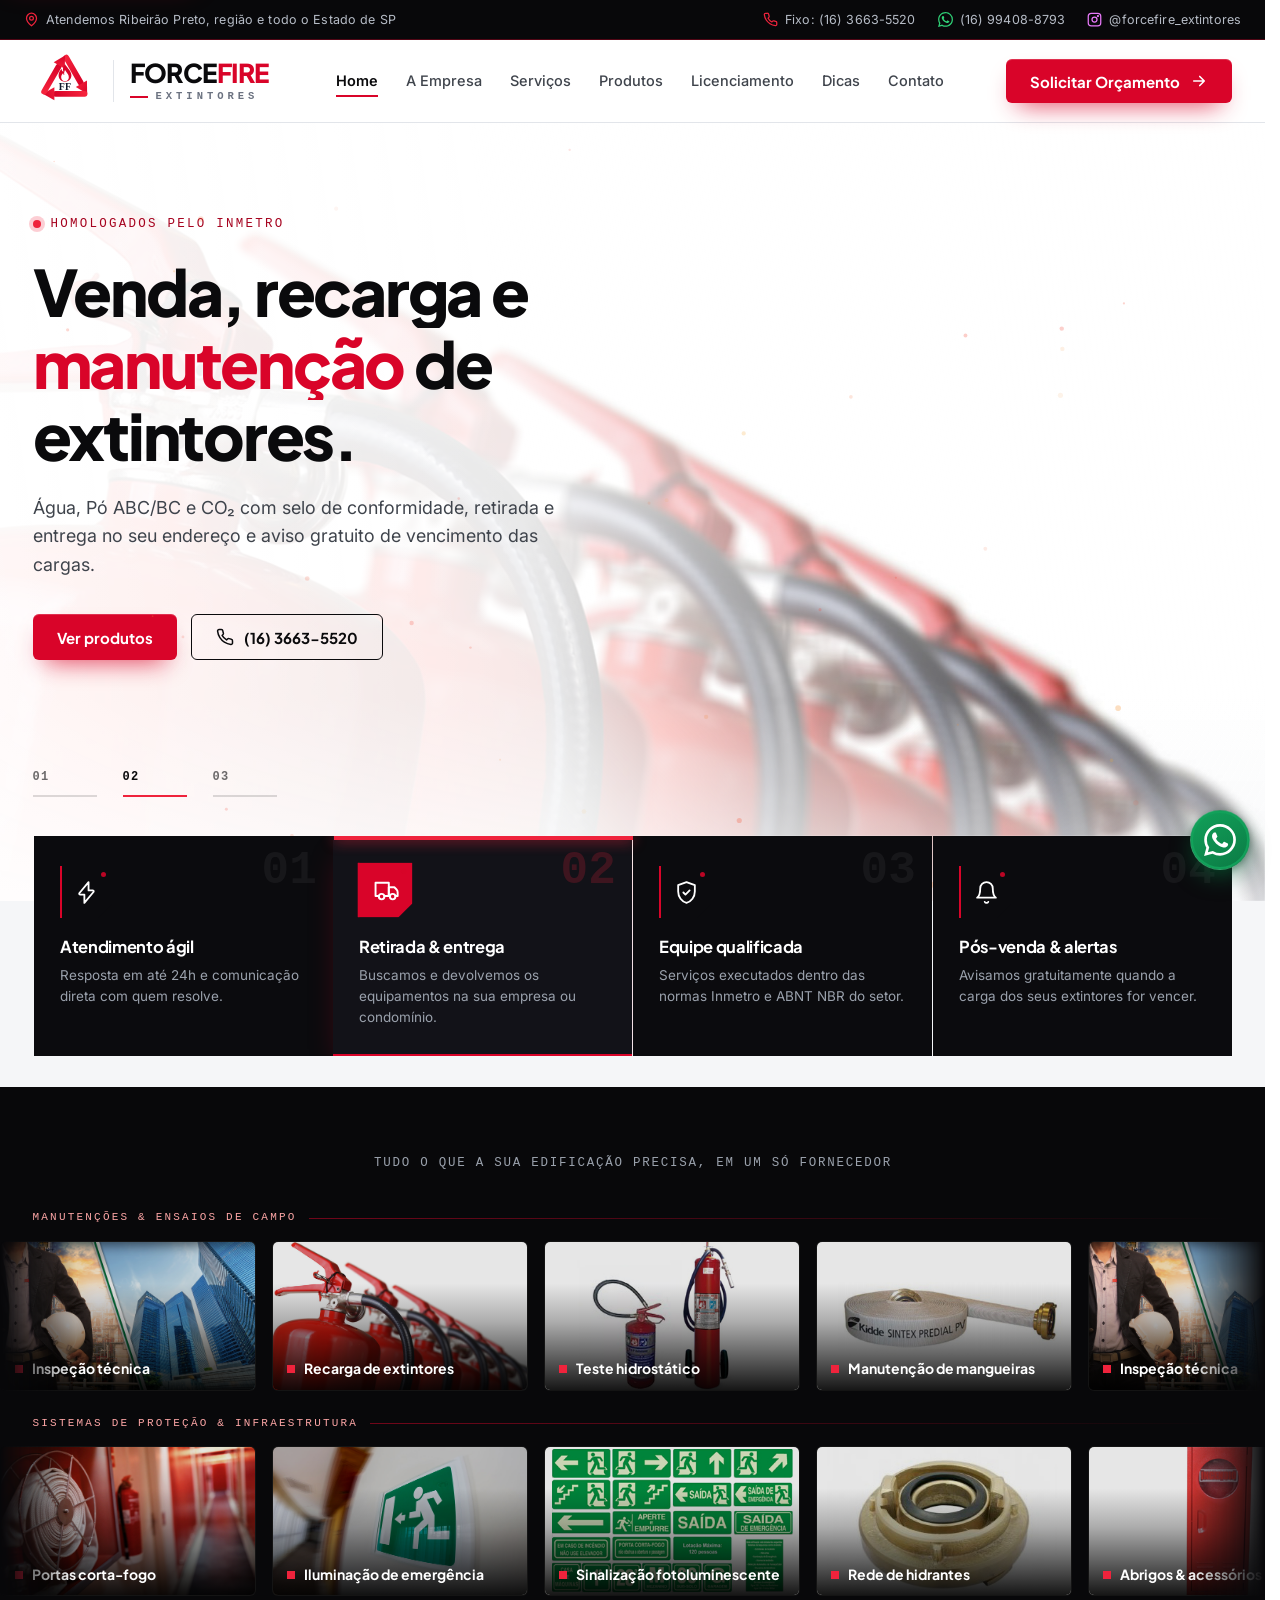
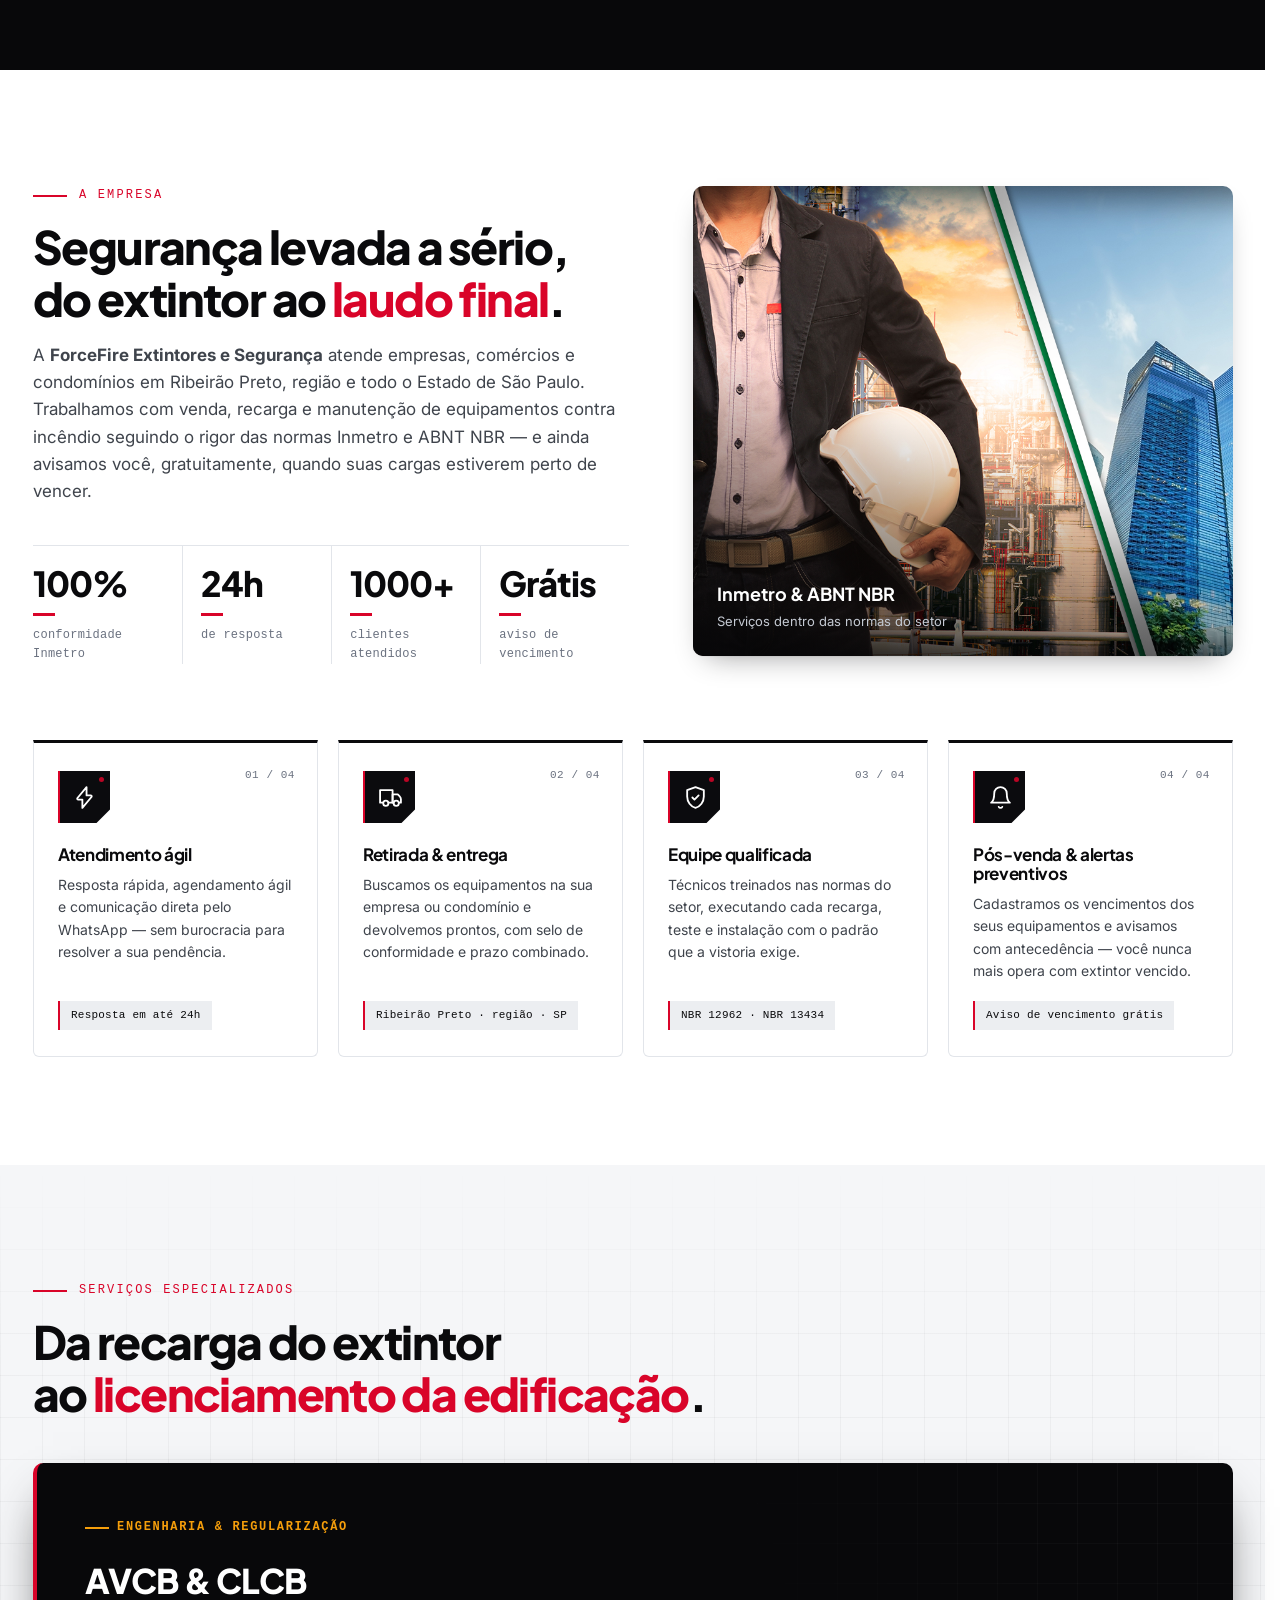
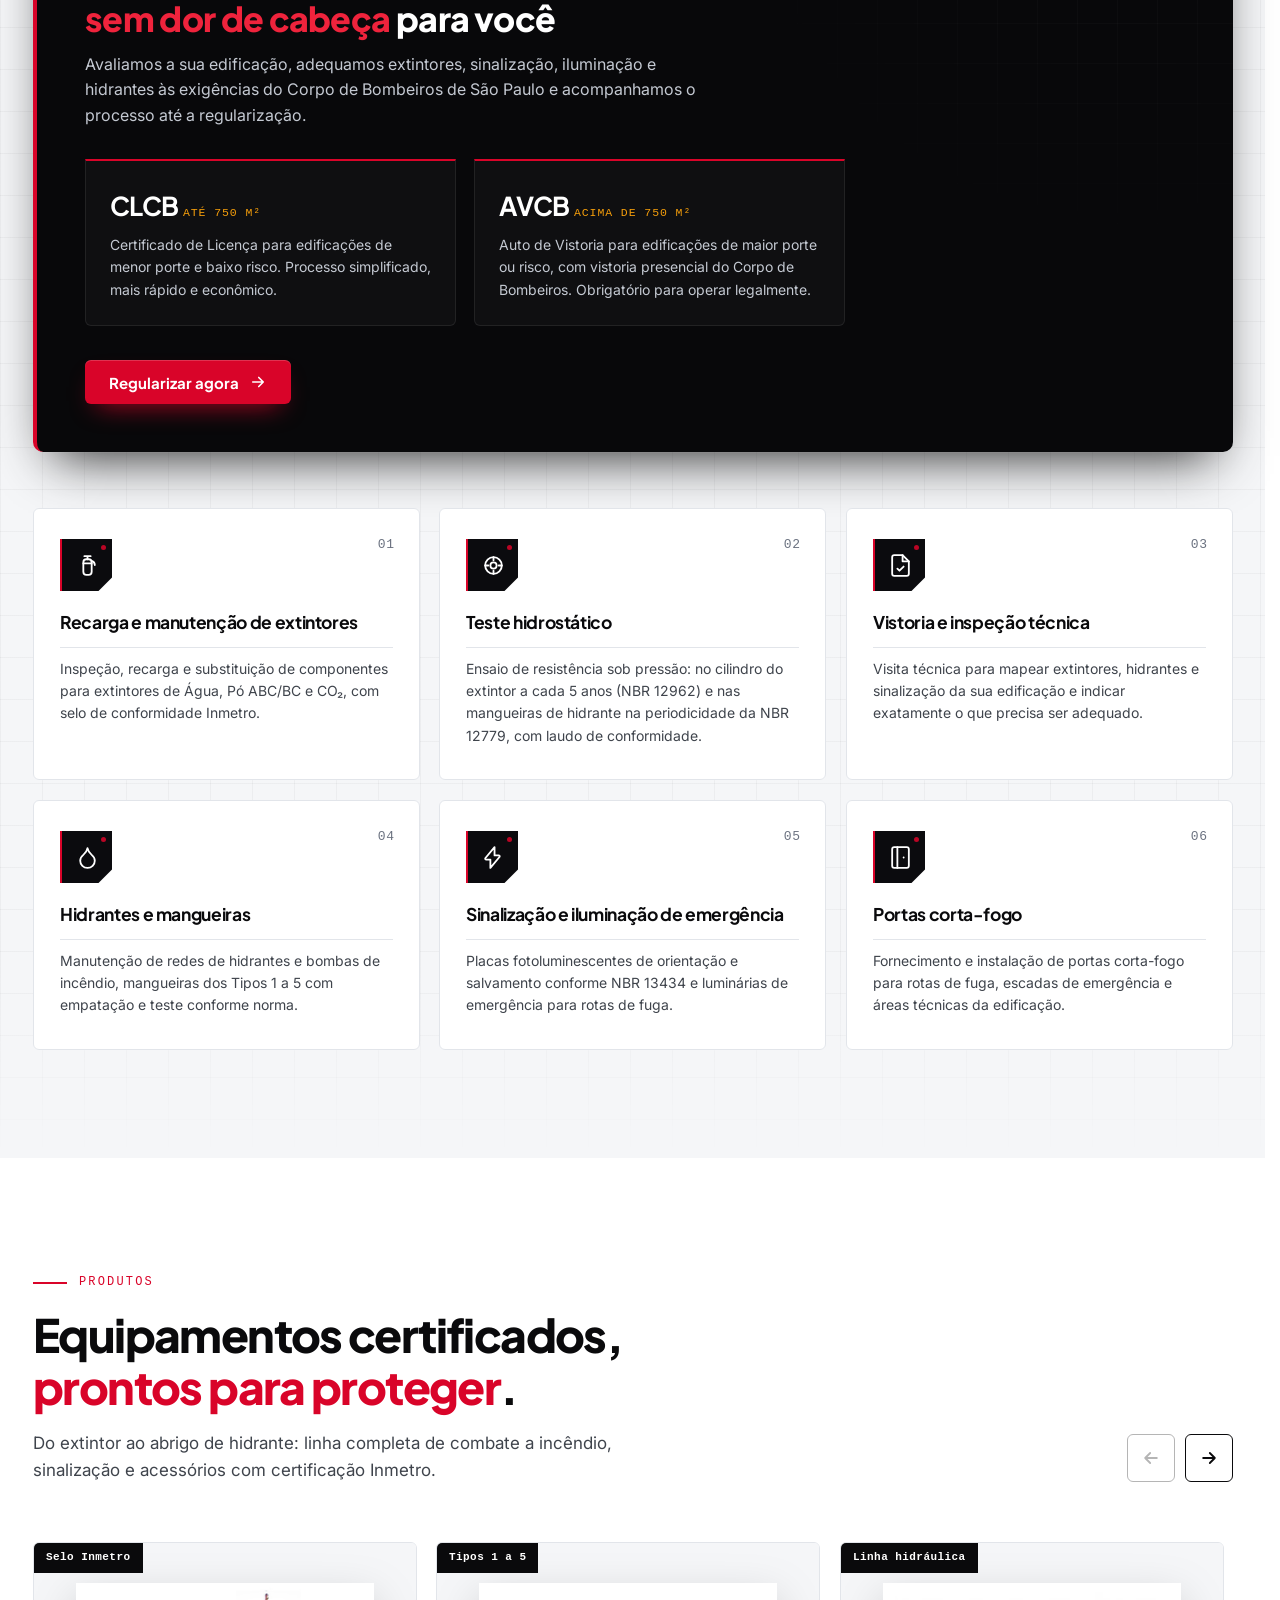
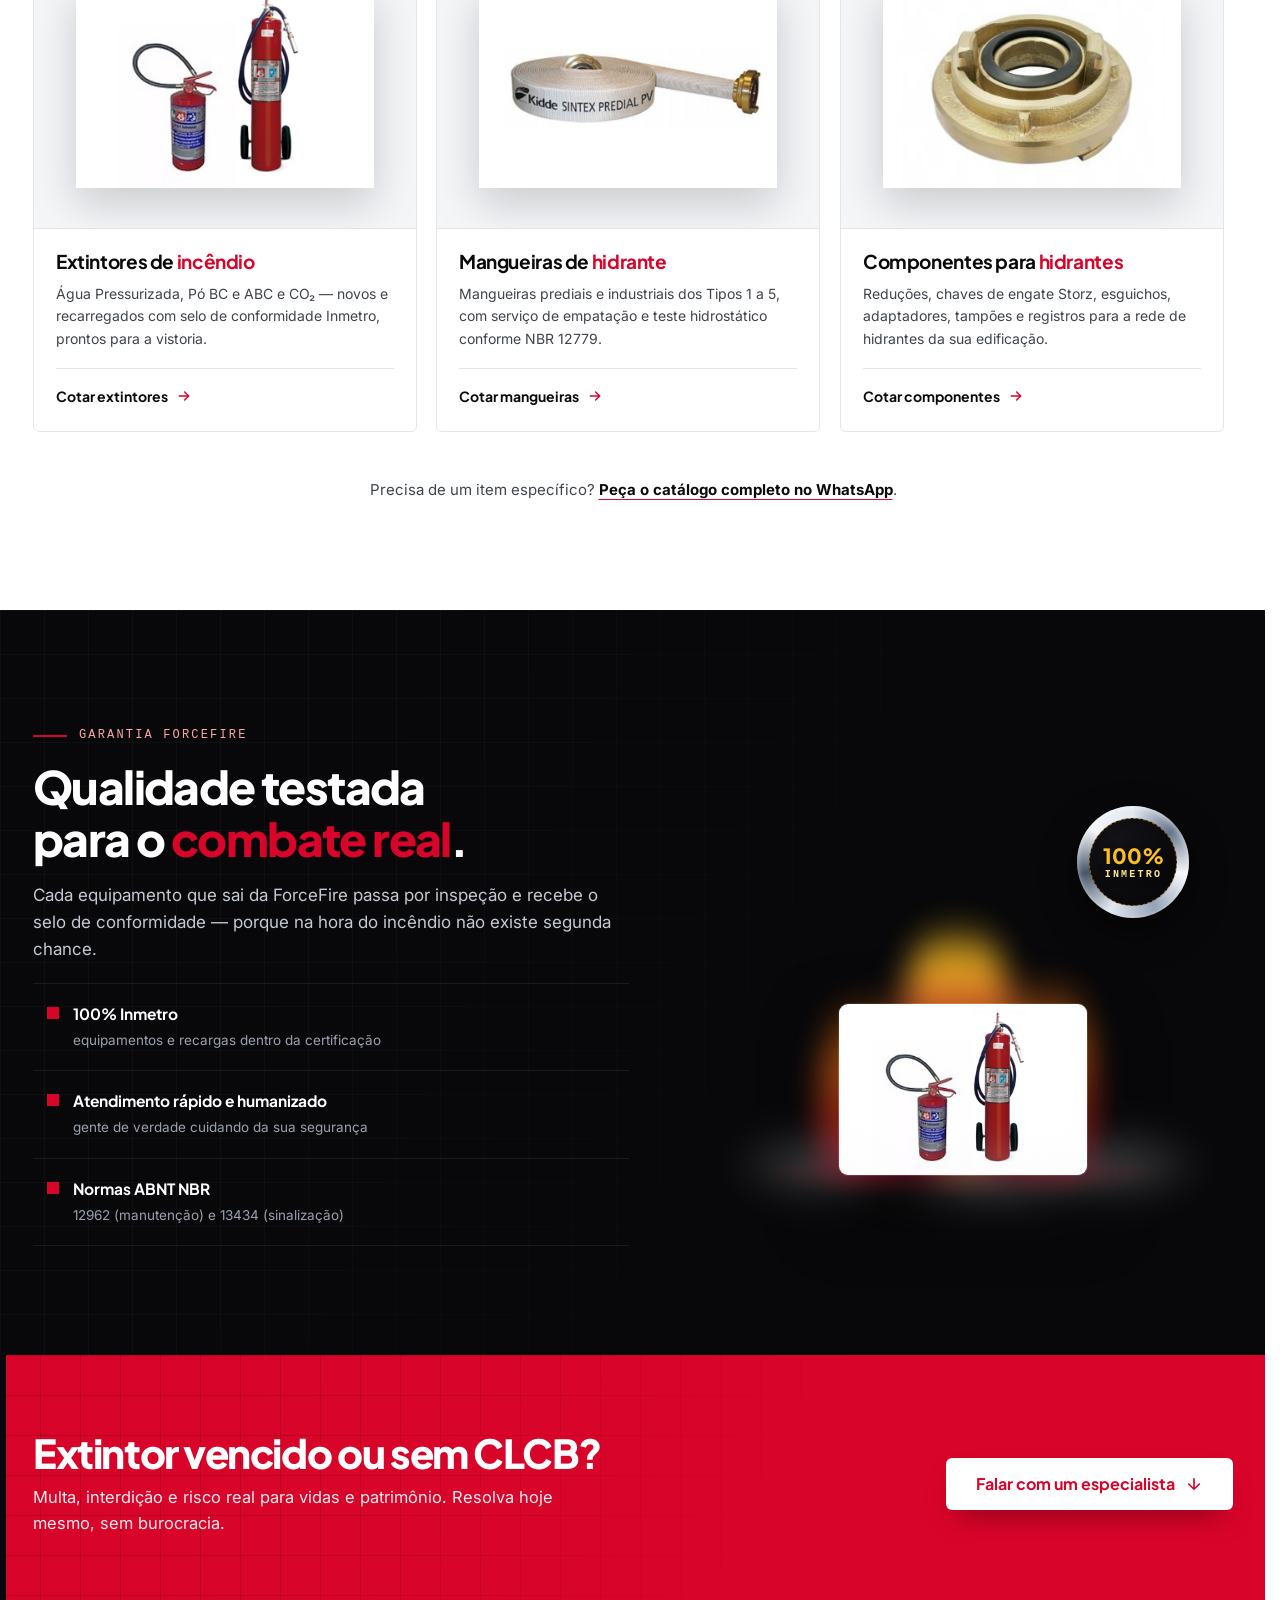
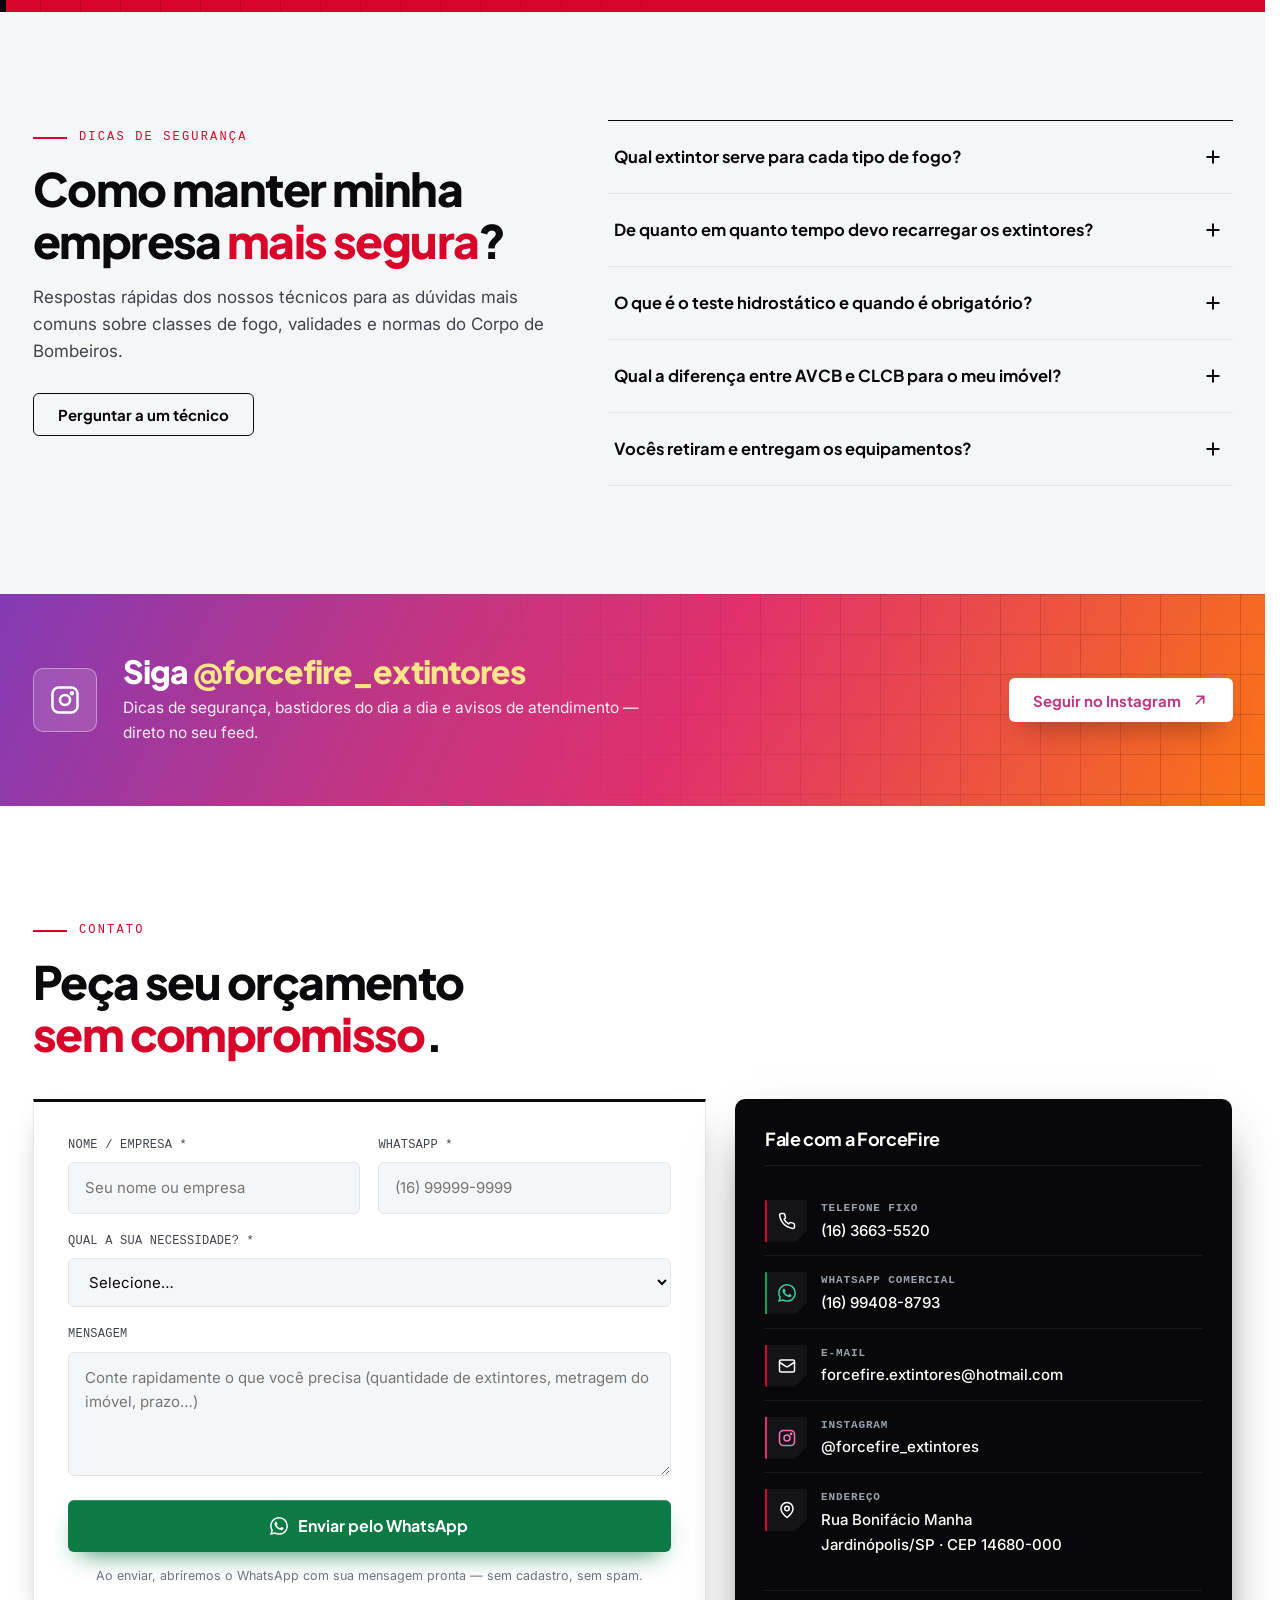
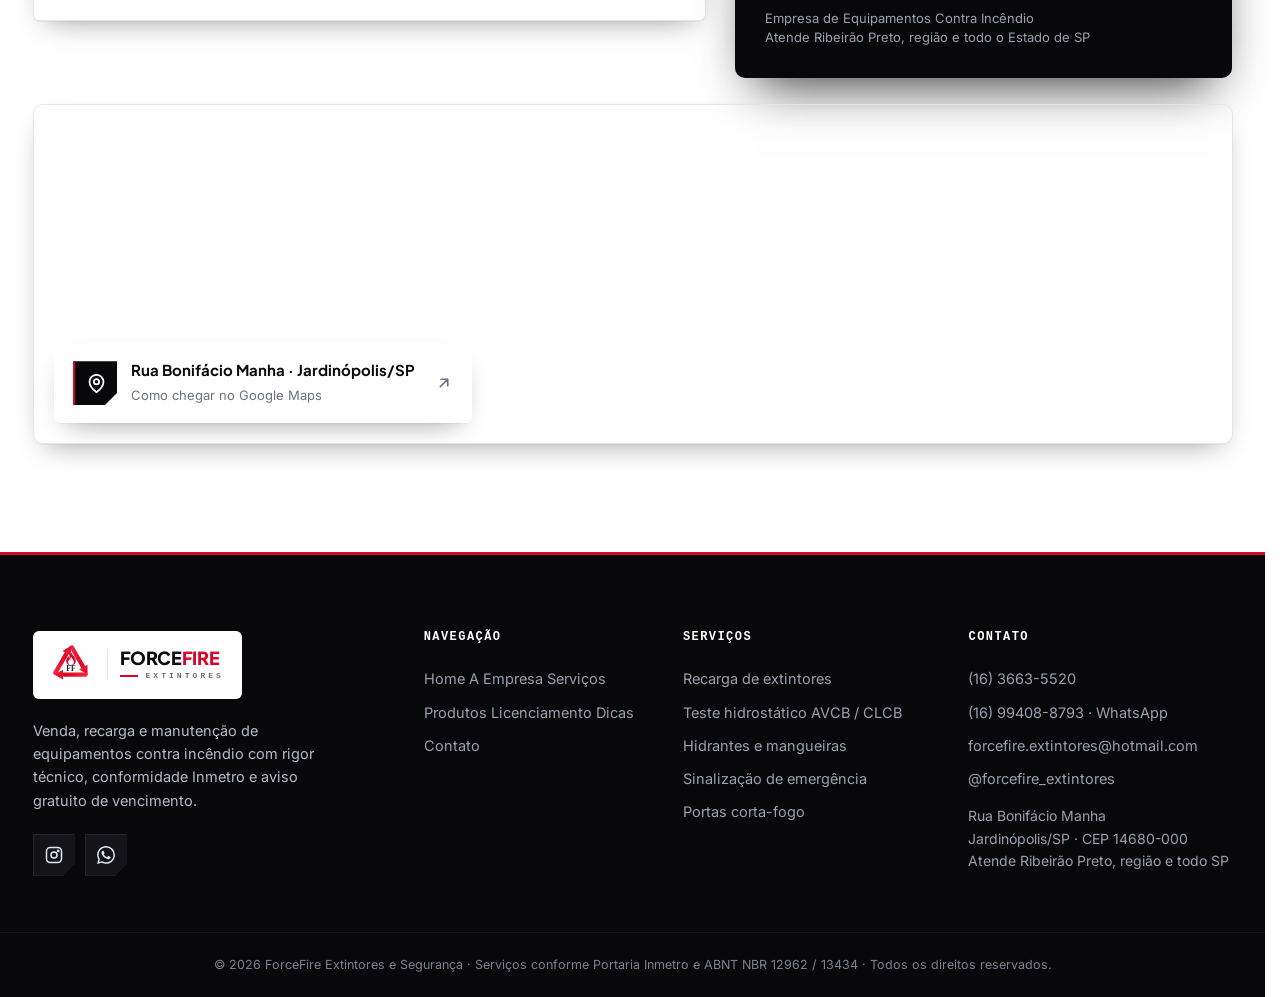
==== index.html @ cc2dac15 "Scroll fluido de verdade + carrossel mais rápido - Rolagem suave passa a ser calculada via requestAn" ====
<!DOCTYPE html>
<html lang="pt-BR">
<head>
  <meta charset="UTF-8">
  <meta name="viewport" content="width=device-width, initial-scale=1.0">
  <script>
    // Sempre abre no topo: recarregar (F5) ou voltar não deve manter a
    // rolagem antiga. Roda antes da 1ª pintura, então não há "pulo" visível.
    // Links com #âncora continuam indo direto para a seção pedida.
    if ('scrollRestoration' in history) history.scrollRestoration = 'manual';
    if (!location.hash) window.scrollTo(0, 0);
  </script>
  <title>ForceFire Extintores | Venda e Recarga de Extintores, AVCB e CLCB em Ribeirão Preto – SP</title>
  <meta name="description" content="Extintores, recarga, teste hidrostático, mangueiras, sinalização e AVCB/CLCB em Ribeirão Preto e todo SP. Aviso gratuito de vencimento das cargas.">
  <meta name="theme-color" content="#0f172a">
  <link rel="canonical" href="https://viniciusextremxd.github.io/forcefire-extintores/">

  <!-- OpenGraph -->
  <meta property="og:type" content="website">
  <meta property="og:locale" content="pt_BR">
  <meta property="og:site_name" content="ForceFire Extintores">
  <meta property="og:title" content="ForceFire Extintores | Extintores e Segurança em Ribeirão Preto e todo SP">
  <meta property="og:description" content="Venda, recarga e manutenção de extintores com rigor técnico e conformidade Inmetro / ABNT NBR. Retirada e entrega, aviso gratuito de vencimento e regularização AVCB/CLCB.">
  <meta property="og:url" content="https://viniciusextremxd.github.io/forcefire-extintores/">
  <meta property="og:image" content="https://viniciusextremxd.github.io/forcefire-extintores/img/banner002.jpg">

  <link rel="icon" type="image/svg+xml" href="img/favicon.svg?v=3">

  <!-- Fonts -->
  <link rel="preconnect" href="https://fonts.googleapis.com">
  <link rel="preconnect" href="https://fonts.gstatic.com" crossorigin>
  <link href="https://fonts.googleapis.com/css2?family=Plus+Jakarta+Sans:wght@500;600;700;800&family=Inter:wght@400;500;600&display=swap" rel="stylesheet">

  <link rel="stylesheet" href="css/style.css?v=6">

  <!-- Dados estruturados: negócio local -->
  <script type="application/ld+json">
  {
    "@context": "https://schema.org",
    "@type": "LocalBusiness",
    "name": "ForceFire Extintores e Segurança",
    "description": "Empresa de equipamentos contra incêndio: venda, recarga e manutenção de extintores, mangueiras, sinalização e regularização AVCB/CLCB.",
    "telephone": "+55-16-3663-5520",
    "email": "forcefire.extintores@hotmail.com",
    "image": "https://viniciusextremxd.github.io/forcefire-extintores/img/logo-ff.svg",
    "areaServed": "Ribeirão Preto, região e Estado de São Paulo",
    "address": {
      "@type": "PostalAddress",
      "streetAddress": "Rua Bonifácio Manha",
      "addressLocality": "Jardinópolis",
      "addressRegion": "SP",
      "postalCode": "14680-000",
      "addressCountry": "BR"
    },
    "sameAs": [
      "https://www.instagram.com/forcefire_extintores"
    ]
  }
  </script>
  <!-- Dados estruturados: navegação do site (Sitelinks) -->
  <script type="application/ld+json">
  {
    "@context": "https://schema.org",
    "@type": "ItemList",
    "itemListElement": [
      { "@type": "SiteNavigationElement", "position": 1, "name": "A Empresa", "url": "./#empresa" },
      { "@type": "SiteNavigationElement", "position": 2, "name": "Serviços", "url": "./#servicos" },
      { "@type": "SiteNavigationElement", "position": 3, "name": "Produtos", "url": "./#produtos" },
      { "@type": "SiteNavigationElement", "position": 4, "name": "Licenciamento AVCB e CLCB", "url": "./#licenciamento" },
      { "@type": "SiteNavigationElement", "position": 5, "name": "Dicas de Segurança", "url": "./#dicas" },
      { "@type": "SiteNavigationElement", "position": 6, "name": "Contato", "url": "./#contato" }
    ]
  }
  </script>
</head>
<body>

  <a class="skip-link" href="#home">Pular para o conteúdo</a>

  <!-- Barra de progresso de scroll -->
  <div class="scroll-progress" aria-hidden="true"><span id="scrollProgress"></span></div>

  <!-- ============ TOP BAR ============ -->
  <div class="topbar">
    <div class="container topbar-inner">
      <a class="topbar-item" href="https://maps.google.com/?q=Ribeir%C3%A3o+Preto,+SP" target="_blank" rel="noopener">
        <svg viewBox="0 0 24 24" fill="none" stroke="currentColor" stroke-width="2" stroke-linecap="round" stroke-linejoin="round"><path d="M20 10c0 6-8 12-8 12s-8-6-8-12a8 8 0 1 1 16 0Z"/><circle cx="12" cy="10" r="3"/></svg>
        <span>Atendemos Ribeirão Preto, região e todo o Estado de SP</span>
      </a>
      <div class="topbar-right">
        <a class="topbar-item" href="tel:+551636635520">
          <svg viewBox="0 0 24 24" fill="none" stroke="currentColor" stroke-width="2" stroke-linecap="round" stroke-linejoin="round"><path d="M22 16.92v3a2 2 0 0 1-2.18 2 19.79 19.79 0 0 1-8.63-3.07 19.5 19.5 0 0 1-6-6 19.79 19.79 0 0 1-3.07-8.67A2 2 0 0 1 4.11 2h3a2 2 0 0 1 2 1.72c.127.96.361 1.903.7 2.81a2 2 0 0 1-.45 2.11L8.09 9.91a16 16 0 0 0 6 6l1.27-1.27a2 2 0 0 1 2.11-.45c.907.339 1.85.573 2.81.7A2 2 0 0 1 22 16.92Z"/></svg>
          <span>Fixo: (16) 3663-5520</span>
        </a>
        <a class="topbar-item topbar-whats" href="https://wa.me/5516994088793?text=Ol%C3%A1!%20Gostaria%20de%20um%20or%C3%A7amento%20com%20a%20ForceFire%20Extintores." target="_blank" rel="noopener">
          <svg viewBox="0 0 24 24" fill="currentColor"><path d="M17.472 14.382c-.297-.149-1.758-.867-2.03-.967-.273-.099-.471-.148-.67.15-.197.297-.767.966-.94 1.164-.173.199-.347.223-.644.075-.297-.15-1.255-.463-2.39-1.475-.883-.788-1.48-1.761-1.653-2.059-.173-.297-.018-.458.13-.606.134-.133.297-.347.446-.52.149-.174.198-.298.297-.497.1-.198.05-.371-.025-.52-.074-.149-.668-1.612-.916-2.207-.242-.579-.487-.5-.669-.51-.173-.008-.371-.01-.57-.01-.198 0-.52.074-.792.372-.273.297-1.04 1.016-1.04 2.479 0 1.462 1.064 2.875 1.213 3.074.148.198 2.095 3.2 5.076 4.487.71.306 1.263.489 1.694.625.712.227 1.36.195 1.872.118.57-.085 1.758-.719 2.006-1.413.248-.694.248-1.289.173-1.413-.074-.124-.272-.198-.57-.347m-5.421 7.403h-.004a9.87 9.87 0 0 1-5.031-1.378l-.361-.214-3.741.982.998-3.648-.235-.374a9.86 9.86 0 0 1-1.51-5.26c.001-5.45 4.436-9.884 9.888-9.884 2.64 0 5.122 1.03 6.988 2.898a9.825 9.825 0 0 1 2.893 6.994c-.003 5.45-4.437 9.884-9.885 9.884m8.413-18.297A11.815 11.815 0 0 0 12.05 0C5.495 0 .16 5.335.157 11.892c0 2.096.547 4.142 1.588 5.945L.057 24l6.305-1.654a11.882 11.882 0 0 0 5.683 1.448h.005c6.554 0 11.89-5.335 11.893-11.893a11.821 11.821 0 0 0-3.48-8.413Z"/></svg>
          <span>(16) 99408-8793</span>
        </a>
        <a class="topbar-item topbar-insta" href="https://www.instagram.com/forcefire_extintores" target="_blank" rel="noopener">
          <svg viewBox="0 0 24 24" fill="none" stroke="currentColor" stroke-width="2" stroke-linecap="round" stroke-linejoin="round"><rect x="2" y="2" width="20" height="20" rx="5"/><circle cx="12" cy="12" r="4"/><circle cx="17.5" cy="6.5" r=".8" fill="currentColor"/></svg>
          <span>@forcefire_extintores</span>
        </a>
      </div>
    </div>
  </div>

  <!-- ============ HEADER / NAVBAR ============ -->
  <header class="header" id="header">
    <div class="container header-inner">
      <a href="#home" class="brand" aria-label="ForceFire Extintores - Início">
        <img class="brand-icon" src="img/logo-ff.svg?v=3" alt="ForceFire Logo" width="68" height="64" fetchpriority="high">
        <span class="brand-text">
          <b class="brand-name">FORCE<i>FIRE</i></b>
          <span class="brand-sub">Extintores</span>
        </span>
      </a>

      <nav class="nav" id="nav" aria-label="Navegação principal">
        <a href="#home" class="nav-link is-active">Home</a>
        <a href="#empresa" class="nav-link">A Empresa</a>
        <a href="#servicos" class="nav-link">Serviços</a>
        <a href="#produtos" class="nav-link">Produtos</a>
        <a href="#licenciamento" class="nav-link">Licenciamento</a>
        <a href="#dicas" class="nav-link">Dicas</a>
        <a href="#contato" class="nav-link">Contato</a>
      </nav>

      <div class="header-actions">
        <a href="#contato" class="btn btn-primary btn-magnetic header-cta">
          <span>Solicitar Orçamento</span>
          <svg viewBox="0 0 24 24" fill="none" stroke="currentColor" stroke-width="2.2" stroke-linecap="round" stroke-linejoin="round"><path d="M5 12h14M13 6l6 6-6 6"/></svg>
        </a>
        <button class="nav-toggle" id="navToggle" aria-label="Abrir menu" aria-expanded="false" aria-controls="nav">
          <span></span><span></span><span></span>
        </button>
      </div>
    </div>
  </header>

  <main>

    <!-- ============ HERO SLIDER ============ -->
    <section class="hero" id="home">
      <canvas id="embers" class="hero-embers" aria-hidden="true"></canvas>

      <div class="hero-slider" id="heroSlider" role="group" aria-roledescription="carrossel" aria-label="Destaques da ForceFire">
        <!-- Slide 1 -->
        <article class="slide slide-dark is-active">
          <div class="slide-bg">
            <img src="img/banner001.jpg?v=1" alt="Mangueira e extintor de incêndio instalados em corredor de edificação" fetchpriority="high" decoding="async">
          </div>
          <div class="slide-overlay"></div>
          <div class="container slide-content">
            <p class="slide-kicker"><span class="kicker-dot"></span>Extintores &amp; Segurança · Ribeirão Preto e todo SP</p>
            <h1 class="slide-title">
              <span class="h-line"><span>Proteção contra incêndio</span></span>
              <span class="h-line"><span>com <em>rigor técnico</em> e</span></span>
              <span class="h-line"><span>alta conformidade.</span></span>
            </h1>
            <p class="slide-text">Venda, recarga e manutenção de extintores, mangueiras e sinalização dentro das normas Inmetro e ABNT NBR — com retirada e entrega na sua empresa ou condomínio.</p>
            <div class="slide-ctas">
              <a href="https://wa.me/5516994088793?text=Ol%C3%A1!%20Gostaria%20de%20um%20or%C3%A7amento%20com%20a%20ForceFire%20Extintores." target="_blank" rel="noopener" class="btn btn-whats btn-magnetic">
                <svg viewBox="0 0 24 24" fill="currentColor"><path d="M17.472 14.382c-.297-.149-1.758-.867-2.03-.967-.273-.099-.471-.148-.67.15-.197.297-.767.966-.94 1.164-.173.199-.347.223-.644.075-.297-.15-1.255-.463-2.39-1.475-.883-.788-1.48-1.761-1.653-2.059-.173-.297-.018-.458.13-.606.134-.133.297-.347.446-.52.149-.174.198-.298.297-.497.1-.198.05-.371-.025-.52-.074-.149-.668-1.612-.916-2.207-.242-.579-.487-.5-.669-.51-.173-.008-.371-.01-.57-.01-.198 0-.52.074-.792.372-.273.297-1.04 1.016-1.04 2.479 0 1.462 1.064 2.875 1.213 3.074.148.198 2.095 3.2 5.076 4.487.71.306 1.263.489 1.694.625.712.227 1.36.195 1.872.118.57-.085 1.758-.719 2.006-1.413.248-.694.248-1.289.173-1.413-.074-.124-.272-.198-.57-.347m-5.421 7.403h-.004a9.87 9.87 0 0 1-5.031-1.378l-.361-.214-3.741.982.998-3.648-.235-.374a9.86 9.86 0 0 1-1.51-5.26c.001-5.45 4.436-9.884 9.888-9.884 2.64 0 5.122 1.03 6.988 2.898a9.825 9.825 0 0 1 2.893 6.994c-.003 5.45-4.437 9.884-9.885 9.884m8.413-18.297A11.815 11.815 0 0 0 12.05 0C5.495 0 .16 5.335.157 11.892c0 2.096.547 4.142 1.588 5.945L.057 24l6.305-1.654a11.882 11.882 0 0 0 5.683 1.448h.005c6.554 0 11.89-5.335 11.893-11.893a11.821 11.821 0 0 0-3.48-8.413Z"/></svg>
                <span>Orçamento pelo WhatsApp</span>
              </a>
              <a href="#servicos" class="btn btn-ghost btn-magnetic"><span>Conhecer serviços</span></a>
            </div>
          </div>
        </article>

        <!-- Slide 2 -->
        <article class="slide slide-light">
          <div class="slide-bg slide-bg-light">
            <img src="img/banner002.jpg?v=1" alt="Fileira de extintores de incêndio novos com carga completa" loading="lazy" decoding="async">
          </div>
          <div class="slide-overlay slide-overlay-light"></div>
          <div class="container slide-content">
            <p class="slide-kicker slide-kicker-dark"><span class="kicker-dot"></span>Homologados pelo Inmetro</p>
            <h2 class="slide-title slide-title-dark">
              <span class="h-line"><span>Venda, recarga e</span></span>
              <span class="h-line"><span><em>manutenção</em> de</span></span>
              <span class="h-line"><span>extintores.</span></span>
            </h2>
            <p class="slide-text slide-text-dark">Água, Pó ABC/BC e CO₂ com selo de conformidade, retirada e entrega no seu endereço e aviso gratuito de vencimento das cargas.</p>
            <div class="slide-ctas">
              <a href="#produtos" class="btn btn-primary btn-magnetic"><span>Ver produtos</span></a>
              <a href="tel:+551636635520" class="btn btn-outline btn-magnetic">
                <svg viewBox="0 0 24 24" fill="none" stroke="currentColor" stroke-width="2" stroke-linecap="round" stroke-linejoin="round"><path d="M22 16.92v3a2 2 0 0 1-2.18 2 19.79 19.79 0 0 1-8.63-3.07 19.5 19.5 0 0 1-6-6 19.79 19.79 0 0 1-3.07-8.67A2 2 0 0 1 4.11 2h3a2 2 0 0 1 2 1.72c.127.96.361 1.903.7 2.81a2 2 0 0 1-.45 2.11L8.09 9.91a16 16 0 0 0 6 6l1.27-1.27a2 2 0 0 1 2.11-.45c.907.339 1.85.573 2.81.7A2 2 0 0 1 22 16.92Z"/></svg>
                <span>(16) 3663-5520</span>
              </a>
            </div>
          </div>
        </article>

        <!-- Slide 3 -->
        <article class="slide slide-dark">
          <div class="slide-bg">
            <img src="img/banner003.jpg?v=1" alt="Placa de sinalização de rota de fuga em edificação regularizada" loading="lazy" decoding="async">
          </div>
          <div class="slide-overlay slide-overlay-red"></div>
          <div class="container slide-content">
            <p class="slide-kicker"><span class="kicker-dot"></span>Engenharia &amp; Licenciamento</p>
            <h2 class="slide-title">
              <span class="h-line"><span>Regularização de</span></span>
              <span class="h-line"><span><em>AVCB e CLCB</em> junto ao</span></span>
              <span class="h-line"><span>Corpo de Bombeiros.</span></span>
            </h2>
            <p class="slide-text">Da edificação de pequeno porte (CLCB, até 750 m²) à de grande porte (AVCB): acompanhamos as adequações para o seu imóvel operar regularizado.</p>
            <div class="slide-ctas">
              <a href="#licenciamento" class="btn btn-primary btn-magnetic"><span>Regularizar meu imóvel</span></a>
              <a href="#dicas" class="btn btn-ghost btn-magnetic"><span>AVCB ou CLCB?</span></a>
            </div>
          </div>
        </article>
      </div>

      <!-- UI do slider -->
      <div class="hero-ui container">
        <div class="hero-dots" id="heroDots" role="group" aria-label="Escolher slide">
          <button class="hero-dot is-active" aria-label="Ir para o slide 1" aria-current="true"><i>01</i><b><s></s></b></button>
          <button class="hero-dot" aria-label="Ir para o slide 2"><i>02</i><b><s></s></b></button>
          <button class="hero-dot" aria-label="Ir para o slide 3"><i>03</i><b><s></s></b></button>
        </div>
      </div>
    </section>

    <!-- ============ DIFERENCIAIS ============ -->
    <section class="difs" aria-label="Diferenciais da ForceFire">
      <div class="container">
        <div class="difs-grid stagger" id="difsGrid">
          <div class="difs-bar" id="difsBar" aria-hidden="true"></div>
          <article class="dif reveal is-active" data-dif="0">
            <div class="dif-icon">
              <svg viewBox="0 0 24 24" fill="none" stroke="currentColor" stroke-width="1.8" stroke-linecap="round" stroke-linejoin="round"><path d="M13 2 4.09 12.69A1 1 0 0 0 5 14h4v8l8.91-10.69A1 1 0 0 0 17 10h-4V2Z"/></svg>
            </div>
            <h3>Atendimento ágil</h3>
            <p>Resposta em até 24h e comunicação direta com quem resolve.</p>
          </article>
          <article class="dif reveal" data-dif="1">
            <div class="dif-icon">
              <svg viewBox="0 0 24 24" fill="none" stroke="currentColor" stroke-width="1.8" stroke-linecap="round" stroke-linejoin="round"><path d="M10 17h4V5H2v12h3"/><path d="M20 17h2v-3.34a4 4 0 0 0-1.17-2.83L19 9h-5v8h1"/><circle cx="7.5" cy="17.5" r="2.5"/><circle cx="17.5" cy="17.5" r="2.5"/></svg>
            </div>
            <h3>Retirada &amp; entrega</h3>
            <p>Buscamos e devolvemos os equipamentos na sua empresa ou condomínio.</p>
          </article>
          <article class="dif reveal" data-dif="2">
            <div class="dif-icon">
              <svg viewBox="0 0 24 24" fill="none" stroke="currentColor" stroke-width="1.8" stroke-linecap="round" stroke-linejoin="round"><path d="M12 2 4 5v6c0 5.25 3.4 9.74 8 11 4.6-1.26 8-5.75 8-11V5l-8-3Z"/><path d="m9 12 2 2 4-4"/></svg>
            </div>
            <h3>Equipe qualificada</h3>
            <p>Serviços executados dentro das normas Inmetro e ABNT NBR do setor.</p>
          </article>
          <article class="dif reveal" data-dif="3">
            <div class="dif-icon">
              <svg viewBox="0 0 24 24" fill="none" stroke="currentColor" stroke-width="1.8" stroke-linecap="round" stroke-linejoin="round"><path d="M6 8a6 6 0 0 1 12 0c0 7 3 9 3 9H3s3-2 3-9"/><path d="M10.3 21a1.94 1.94 0 0 0 3.4 0"/></svg>
            </div>
            <h3>Pós-venda &amp; alertas</h3>
            <p>Avisamos gratuitamente quando a carga dos seus extintores for vencer.</p>
          </article>
        </div>
      </div>
    </section>

    <!-- ============ MARQUEE DUPLO DE SERVIÇOS ============ -->
    <section class="lanes" aria-label="Frentes de atuação da ForceFire">
      <div class="container lanes-head reveal">
        <p>Tudo o que a sua edificação precisa, em um só fornecedor</p>
      </div>

      <!-- Linha 1: esquerda → direita -->
      <div class="lane" data-dir="ltr">
        <p class="lane-label"><span>Manutenções &amp; ensaios de campo</span></p>
        <div class="lane-viewport">
        <div class="lane-track lane-track-ltr">
          <div class="lane-group">
            <figure class="lane-card"><img src="img/banner004.jpg?v=1" alt="" loading="lazy"><figcaption>Inspeção técnica</figcaption></figure>
            <figure class="lane-card"><img src="img/banner002.jpg?v=1" alt="" loading="lazy"><figcaption>Recarga de extintores</figcaption></figure>
            <figure class="lane-card"><img src="img/extintor-01.jpg?v=1" alt="" loading="lazy"><figcaption>Teste hidrostático</figcaption></figure>
            <figure class="lane-card"><img src="img/mangueira-de-incendio-01.jpg?v=1" alt="" loading="lazy"><figcaption>Manutenção de mangueiras</figcaption></figure>
          </div>
          <div class="lane-group" aria-hidden="true">
            <figure class="lane-card"><img src="img/banner004.jpg?v=1" alt="" loading="lazy"><figcaption>Inspeção técnica</figcaption></figure>
            <figure class="lane-card"><img src="img/banner002.jpg?v=1" alt="" loading="lazy"><figcaption>Recarga de extintores</figcaption></figure>
            <figure class="lane-card"><img src="img/extintor-01.jpg?v=1" alt="" loading="lazy"><figcaption>Teste hidrostático</figcaption></figure>
            <figure class="lane-card"><img src="img/mangueira-de-incendio-01.jpg?v=1" alt="" loading="lazy"><figcaption>Manutenção de mangueiras</figcaption></figure>
          </div>
        </div>
        </div>
      </div>

      <!-- Linha 2: direita → esquerda -->
      <div class="lane" data-dir="rtl">
        <p class="lane-label"><span>Sistemas de proteção &amp; infraestrutura</span></p>
        <div class="lane-viewport">
        <div class="lane-track lane-track-rtl">
          <div class="lane-group">
            <figure class="lane-card"><img src="img/banner001.jpg?v=1" alt="" loading="lazy"><figcaption>Portas corta-fogo</figcaption></figure>
            <figure class="lane-card"><img src="img/banner003.jpg?v=1" alt="" loading="lazy"><figcaption>Iluminação de emergência</figcaption></figure>
            <figure class="lane-card"><img src="img/sinalizacao01.jpg?v=1" alt="" loading="lazy"><figcaption>Sinalização fotoluminescente</figcaption></figure>
            <figure class="lane-card"><img src="img/componentes-para-hidrantes01.jpg?v=1" alt="" loading="lazy"><figcaption>Rede de hidrantes</figcaption></figure>
            <figure class="lane-card"><img src="img/abrigos01.jpg?v=1" alt="" loading="lazy"><figcaption>Abrigos &amp; acessórios</figcaption></figure>
          </div>
          <div class="lane-group" aria-hidden="true">
            <figure class="lane-card"><img src="img/banner001.jpg?v=1" alt="" loading="lazy"><figcaption>Portas corta-fogo</figcaption></figure>
            <figure class="lane-card"><img src="img/banner003.jpg?v=1" alt="" loading="lazy"><figcaption>Iluminação de emergência</figcaption></figure>
            <figure class="lane-card"><img src="img/sinalizacao01.jpg?v=1" alt="" loading="lazy"><figcaption>Sinalização fotoluminescente</figcaption></figure>
            <figure class="lane-card"><img src="img/componentes-para-hidrantes01.jpg?v=1" alt="" loading="lazy"><figcaption>Rede de hidrantes</figcaption></figure>
            <figure class="lane-card"><img src="img/abrigos01.jpg?v=1" alt="" loading="lazy"><figcaption>Abrigos &amp; acessórios</figcaption></figure>
          </div>
        </div>
        </div>
      </div>
    </section>

    <!-- ============ A EMPRESA ============ -->
    <section class="section empresa" id="empresa">
      <div class="container">
        <div class="empresa-grid">
          <div class="empresa-copy">
            <p class="section-kicker reveal">A Empresa</p>
            <h2 class="section-title reveal">Segurança levada a sério, <br class="d-br">do extintor ao <em>laudo final</em>.</h2>
            <p class="section-lead reveal">A <strong>ForceFire Extintores e Segurança</strong> atende empresas, comércios e condomínios em Ribeirão Preto, região e todo o Estado de São Paulo. Trabalhamos com venda, recarga e manutenção de equipamentos contra incêndio seguindo o rigor das normas Inmetro e ABNT NBR — e ainda avisamos você, gratuitamente, quando suas cargas estiverem perto de vencer.</p>

            <ul class="stats reveal">
              <li><b data-count="100" data-suffix="%">0</b><span>conformidade Inmetro</span></li>
              <li><b data-count="24" data-suffix="h">0</b><span>de resposta</span></li>
              <li><b data-count="1000" data-suffix="+">0</b><span>clientes atendidos</span></li>
              <li><b>Grátis</b><span>aviso de vencimento</span></li>
            </ul>
          </div>

          <div class="empresa-visual reveal reveal-r">
            <figure class="empresa-photo glow-card">
              <img src="img/banner004.jpg?v=1" alt="Técnico de segurança contra incêndio com capacete em planta industrial" loading="lazy" decoding="async">
              <figcaption>
                <b>Inmetro &amp; ABNT NBR</b>
                <span>Serviços dentro das normas do setor</span>
              </figcaption>
            </figure>
          </div>
        </div>

        <div class="beneficios-grid stagger">
          <article class="beneficio reveal">
            <div class="beneficio-icon">
              <svg viewBox="0 0 24 24" fill="none" stroke="currentColor" stroke-width="1.8" stroke-linecap="round" stroke-linejoin="round"><path d="M13 2 4.09 12.69A1 1 0 0 0 5 14h4v8l8.91-10.69A1 1 0 0 0 17 10h-4V2Z"/></svg>
            </div>
            <h3>Atendimento ágil</h3>
            <p>Resposta rápida, agendamento ágil e comunicação direta pelo WhatsApp — sem burocracia para resolver a sua pendência.</p>
            <span class="beneficio-proof">Resposta em até 24h</span>
          </article>
          <article class="beneficio reveal">
            <div class="beneficio-icon">
              <svg viewBox="0 0 24 24" fill="none" stroke="currentColor" stroke-width="1.8" stroke-linecap="round" stroke-linejoin="round"><path d="M10 17h4V5H2v12h3"/><path d="M20 17h2v-3.34a4 4 0 0 0-1.17-2.83L19 9h-5v8h1"/><circle cx="7.5" cy="17.5" r="2.5"/><circle cx="17.5" cy="17.5" r="2.5"/></svg>
            </div>
            <h3>Retirada &amp; entrega</h3>
            <p>Buscamos os equipamentos na sua empresa ou condomínio e devolvemos prontos, com selo de conformidade e prazo combinado.</p>
            <span class="beneficio-proof">Ribeirão Preto · região · SP</span>
          </article>
          <article class="beneficio reveal">
            <div class="beneficio-icon">
              <svg viewBox="0 0 24 24" fill="none" stroke="currentColor" stroke-width="1.8" stroke-linecap="round" stroke-linejoin="round"><path d="M12 2 4 5v6c0 5.25 3.4 9.74 8 11 4.6-1.26 8-5.75 8-11V5l-8-3Z"/><path d="m9 12 2 2 4-4"/></svg>
            </div>
            <h3>Equipe qualificada</h3>
            <p>Técnicos treinados nas normas do setor, executando cada recarga, teste e instalação com o padrão que a vistoria exige.</p>
            <span class="beneficio-proof">NBR 12962 · NBR 13434</span>
          </article>
          <article class="beneficio reveal">
            <div class="beneficio-icon">
              <svg viewBox="0 0 24 24" fill="none" stroke="currentColor" stroke-width="1.8" stroke-linecap="round" stroke-linejoin="round"><path d="M6 8a6 6 0 0 1 12 0c0 7 3 9 3 9H3s3-2 3-9"/><path d="M10.3 21a1.94 1.94 0 0 0 3.4 0"/></svg>
            </div>
            <h3>Pós-venda &amp; alertas preventivos</h3>
            <p>Cadastramos os vencimentos dos seus equipamentos e avisamos com antecedência — você nunca mais opera com extintor vencido.</p>
            <span class="beneficio-proof">Aviso de vencimento grátis</span>
          </article>
        </div>
      </div>
    </section>

    <!-- ============ SERVIÇOS ============ -->
    <section class="section servicos" id="servicos">
      <div class="container">
        <p class="section-kicker reveal">Serviços Especializados</p>
        <h2 class="section-title reveal">Da recarga do extintor <br class="d-br">ao <em>licenciamento da edificação</em>.</h2>

        <!-- Destaque AVCB/CLCB -->
        <article class="avcb-card reveal reveal-scale" id="licenciamento">
          <div class="avcb-badge">Engenharia &amp; Regularização</div>
          <div class="avcb-grid">
            <div class="avcb-copy">
              <h3>AVCB &amp; CLCB <br class="d-br"><em>sem dor de cabeça</em> para você</h3>
              <p>Avaliamos a sua edificação, adequamos extintores, sinalização, iluminação e hidrantes às exigências do Corpo de Bombeiros de São Paulo e acompanhamos o processo até a regularização.</p>
              <div class="avcb-tipos">
                <div class="avcb-tipo glow-card">
                  <b>CLCB</b>
                  <span>Até 750 m²</span>
                  <p>Certificado de Licença para edificações de menor porte e baixo risco. Processo simplificado, mais rápido e econômico.</p>
                </div>
                <div class="avcb-tipo glow-card">
                  <b>AVCB</b>
                  <span>Acima de 750 m²</span>
                  <p>Auto de Vistoria para edificações de maior porte ou risco, com vistoria presencial do Corpo de Bombeiros. Obrigatório para operar legalmente.</p>
                </div>
              </div>
              <a class="btn btn-danger btn-magnetic" href="https://wa.me/5516994088793?text=Ol%C3%A1!%20Preciso%20regularizar%20o%20AVCB%2FCLCB%20do%20meu%20im%C3%B3vel." target="_blank" rel="noopener"><span>Regularizar agora</span>
                <svg viewBox="0 0 24 24" fill="none" stroke="currentColor" stroke-width="2.2" stroke-linecap="round" stroke-linejoin="round"><path d="M5 12h14M13 6l6 6-6 6"/></svg>
              </a>
            </div>
          </div>
        </article>

        <div class="servicos-grid stagger">
          <article class="servico reveal">
            <div class="servico-icon">
              <svg viewBox="0 0 24 24" fill="none" stroke="currentColor" stroke-width="1.8" stroke-linecap="round" stroke-linejoin="round"><path d="M9 3h6M12 3v3"/><rect x="8" y="6" width="8" height="15" rx="3"/><path d="M8 10h8"/><path d="M16 7.5c2 .5 3 2 3 4"/></svg>
            </div>
            <h3>Recarga e manutenção de extintores</h3>
            <p>Inspeção, recarga e substituição de componentes para extintores de Água, Pó ABC/BC e CO₂, com selo de conformidade Inmetro.</p>
          </article>
          <article class="servico reveal">
            <div class="servico-icon">
              <svg viewBox="0 0 24 24" fill="none" stroke="currentColor" stroke-width="1.8" stroke-linecap="round" stroke-linejoin="round"><circle cx="12" cy="12" r="8"/><circle cx="12" cy="12" r="3"/><path d="M12 4v3M12 17v3M4 12h3M17 12h3"/></svg>
            </div>
            <h3>Teste hidrostático</h3>
            <p>Ensaio de resistência sob pressão: no cilindro do extintor a cada 5 anos (NBR 12962) e nas mangueiras de hidrante na periodicidade da NBR 12779, com laudo de conformidade.</p>
          </article>
          <article class="servico reveal">
            <div class="servico-icon">
              <svg viewBox="0 0 24 24" fill="none" stroke="currentColor" stroke-width="1.8" stroke-linecap="round" stroke-linejoin="round"><path d="M14 2H6a2 2 0 0 0-2 2v16a2 2 0 0 0 2 2h12a2 2 0 0 0 2-2V8Z"/><path d="M14 2v6h6"/><path d="m9 15 2 2 4-4"/></svg>
            </div>
            <h3>Vistoria e inspeção técnica</h3>
            <p>Visita técnica para mapear extintores, hidrantes e sinalização da sua edificação e indicar exatamente o que precisa ser adequado.</p>
          </article>
          <article class="servico reveal">
            <div class="servico-icon">
              <svg viewBox="0 0 24 24" fill="none" stroke="currentColor" stroke-width="1.8" stroke-linecap="round" stroke-linejoin="round"><path d="M12 22a7 7 0 0 0 7-7c0-2-1-3.9-3-5.5s-3.5-4-4-6.5c-.5 2.5-2 4.9-4 6.5C6 11.1 5 13 5 15a7 7 0 0 0 7 7Z"/></svg>
            </div>
            <h3>Hidrantes e mangueiras</h3>
            <p>Manutenção de redes de hidrantes e bombas de incêndio, mangueiras dos Tipos 1 a 5 com empatação e teste conforme norma.</p>
          </article>
          <article class="servico reveal">
            <div class="servico-icon">
              <svg viewBox="0 0 24 24" fill="none" stroke="currentColor" stroke-width="1.8" stroke-linecap="round" stroke-linejoin="round"><path d="M13 2 4.09 12.69A1 1 0 0 0 5 14h4v8l8.91-10.69A1 1 0 0 0 17 10h-4V2Z"/></svg>
            </div>
            <h3>Sinalização e iluminação de emergência</h3>
            <p>Placas fotoluminescentes de orientação e salvamento conforme NBR 13434 e luminárias de emergência para rotas de fuga.</p>
          </article>
          <article class="servico reveal">
            <div class="servico-icon">
              <svg viewBox="0 0 24 24" fill="none" stroke="currentColor" stroke-width="1.8" stroke-linecap="round" stroke-linejoin="round"><rect x="4" y="2" width="16" height="20" rx="2"/><path d="M15 12h.01"/><path d="M9 2v20"/></svg>
            </div>
            <h3>Portas corta-fogo</h3>
            <p>Fornecimento e instalação de portas corta-fogo para rotas de fuga, escadas de emergência e áreas técnicas da edificação.</p>
          </article>
        </div>
      </div>
    </section>

    <!-- ============ PRODUTOS ============ -->
    <section class="section produtos" id="produtos">
      <div class="container">
        <div class="produtos-head">
          <div>
            <p class="section-kicker reveal">Produtos</p>
            <h2 class="section-title reveal">Equipamentos certificados, <br class="d-br"><em>prontos para proteger</em>.</h2>
            <p class="section-lead reveal">Do extintor ao abrigo de hidrante: linha completa de combate a incêndio, sinalização e acessórios com certificação Inmetro.</p>
          </div>
          <div class="show-nav reveal">
            <button class="show-arrow" id="showPrev" aria-label="Produtos anteriores">
              <svg viewBox="0 0 24 24" fill="none" stroke="currentColor" stroke-width="2.2" stroke-linecap="round" stroke-linejoin="round"><path d="M19 12H5M11 18l-6-6 6-6"/></svg>
            </button>
            <button class="show-arrow" id="showNext" aria-label="Próximos produtos">
              <svg viewBox="0 0 24 24" fill="none" stroke="currentColor" stroke-width="2.2" stroke-linecap="round" stroke-linejoin="round"><path d="M5 12h14M13 6l6 6-6 6"/></svg>
            </button>
          </div>
        </div>

        <div class="showroom stagger" id="showroom" tabindex="0" role="group" aria-label="Carrossel de produtos — use as setas para navegar">
          <article class="show-card reveal">
            <div class="show-media"><img src="img/extintor-01.jpg?v=1" alt="Extintores de incêndio de pó químico e CO₂" loading="lazy" decoding="async"><span class="show-count">Selo Inmetro</span></div>
            <div class="show-body">
              <h3>Extintores de <em>incêndio</em></h3>
              <p>Água Pressurizada, Pó BC e ABC e CO₂ — novos e recarregados com selo de conformidade Inmetro, prontos para a vistoria.</p>
              <a class="produto-link" href="https://wa.me/5516994088793?text=Ol%C3%A1!%20Quero%20cota%C3%A7%C3%A3o%20de%20extintores." target="_blank" rel="noopener">Cotar extintores
                <svg viewBox="0 0 24 24" fill="none" stroke="currentColor" stroke-width="2.2" stroke-linecap="round" stroke-linejoin="round"><path d="M5 12h14M13 6l6 6-6 6"/></svg>
              </a>
            </div>
          </article>

          <article class="show-card reveal">
            <div class="show-media"><img src="img/mangueira-de-incendio-01.jpg?v=1" alt="Mangueira de incêndio predial enrolada com engate" loading="lazy" decoding="async"><span class="show-count">Tipos 1 a 5</span></div>
            <div class="show-body">
              <h3>Mangueiras de <em>hidrante</em></h3>
              <p>Mangueiras prediais e industriais dos Tipos 1 a 5, com serviço de empatação e teste hidrostático conforme NBR 12779.</p>
              <a class="produto-link" href="https://wa.me/5516994088793?text=Ol%C3%A1!%20Quero%20cota%C3%A7%C3%A3o%20de%20mangueiras%20de%20inc%C3%AAndio." target="_blank" rel="noopener">Cotar mangueiras
                <svg viewBox="0 0 24 24" fill="none" stroke="currentColor" stroke-width="2.2" stroke-linecap="round" stroke-linejoin="round"><path d="M5 12h14M13 6l6 6-6 6"/></svg>
              </a>
            </div>
          </article>

          <article class="show-card reveal">
            <div class="show-media"><img src="img/componentes-para-hidrantes01.jpg?v=1" alt="Componente de latão para sistema de hidrante" loading="lazy" decoding="async"><span class="show-count">Linha hidráulica</span></div>
            <div class="show-body">
              <h3>Componentes para <em>hidrantes</em></h3>
              <p>Reduções, chaves de engate Storz, esguichos, adaptadores, tampões e registros para a rede de hidrantes da sua edificação.</p>
              <a class="produto-link" href="https://wa.me/5516994088793?text=Ol%C3%A1!%20Quero%20cota%C3%A7%C3%A3o%20de%20componentes%20para%20hidrantes." target="_blank" rel="noopener">Cotar componentes
                <svg viewBox="0 0 24 24" fill="none" stroke="currentColor" stroke-width="2.2" stroke-linecap="round" stroke-linejoin="round"><path d="M5 12h14M13 6l6 6-6 6"/></svg>
              </a>
            </div>
          </article>

          <article class="show-card reveal">
            <div class="show-media"><img src="img/sinalizacao01.jpg?v=1" alt="Placas de sinalização de emergência e rota de fuga" loading="lazy" decoding="async"><span class="show-count">Fotoluminescente</span></div>
            <div class="show-body">
              <h3>Sinalização de <em>segurança</em></h3>
              <p>Placas fotoluminescentes de orientação, salvamento e equipamentos conforme NBR 13434, além de demarcação de solo.</p>
              <a class="produto-link" href="https://wa.me/5516994088793?text=Ol%C3%A1!%20Quero%20cota%C3%A7%C3%A3o%20de%20sinaliza%C3%A7%C3%A3o%20de%20emerg%C3%AAncia." target="_blank" rel="noopener">Cotar sinalização
                <svg viewBox="0 0 24 24" fill="none" stroke="currentColor" stroke-width="2.2" stroke-linecap="round" stroke-linejoin="round"><path d="M5 12h14M13 6l6 6-6 6"/></svg>
              </a>
            </div>
          </article>

          <article class="show-card reveal">
            <div class="show-media"><img src="img/abrigos01.jpg?v=1" alt="Abrigo metálico vermelho para extintor" loading="lazy" decoding="async"><span class="show-count">Sobrepor / embutir</span></div>
            <div class="show-body">
              <h3>Abrigos para <em>equipamentos</em></h3>
              <p>Abrigos para extintores, mangueiras e hidrantes — simples ou duplos, de sobrepor ou embutir, protegendo seus equipamentos.</p>
              <a class="produto-link" href="https://wa.me/5516994088793?text=Ol%C3%A1!%20Quero%20cota%C3%A7%C3%A3o%20de%20abrigos%20para%20extintores%20e%20hidrantes." target="_blank" rel="noopener">Cotar abrigos
                <svg viewBox="0 0 24 24" fill="none" stroke="currentColor" stroke-width="2.2" stroke-linecap="round" stroke-linejoin="round"><path d="M5 12h14M13 6l6 6-6 6"/></svg>
              </a>
            </div>
          </article>

          <article class="show-card reveal">
            <div class="show-media"><img src="img/suporte01.jpg?v=1" alt="Suporte de parede para extintor portátil" loading="lazy" decoding="async"><span class="show-count">Reposição</span></div>
            <div class="show-body">
              <h3>Suportes &amp; <em>acessórios</em></h3>
              <p>Suportes de parede e de solo, suportes veiculares, capas de proteção e peças de reposição para seus extintores.</p>
              <a class="produto-link" href="https://wa.me/5516994088793?text=Ol%C3%A1!%20Quero%20cota%C3%A7%C3%A3o%20de%20suportes%20e%20acess%C3%B3rios%20para%20extintores." target="_blank" rel="noopener">Cotar acessórios
                <svg viewBox="0 0 24 24" fill="none" stroke="currentColor" stroke-width="2.2" stroke-linecap="round" stroke-linejoin="round"><path d="M5 12h14M13 6l6 6-6 6"/></svg>
              </a>
            </div>
          </article>
        </div>

        <p class="produtos-note reveal">Precisa de um item específico?
          <a href="https://wa.me/5516994088793?text=Ol%C3%A1!%20Gostaria%20de%20ver%20o%20cat%C3%A1logo%20completo%20de%20produtos." target="_blank" rel="noopener">Peça o catálogo completo no WhatsApp</a>.
        </p>
      </div>
    </section>

    <!-- ============ SELO DE QUALIDADE (FIRE STAGE) ============ -->
    <section class="selo" aria-label="Garantia de qualidade ForceFire">
      <div class="container selo-grid">
        <div class="selo-copy">
          <p class="section-kicker selo-kicker reveal">Garantia ForceFire</p>
          <h2 class="section-title selo-title reveal">Qualidade testada <br class="d-br">para o <em>combate real</em>.</h2>
          <p class="section-lead selo-lead reveal">Cada equipamento que sai da ForceFire passa por inspeção e recebe o selo de conformidade — porque na hora do incêndio não existe segunda chance.</p>
          <ul class="selo-list reveal">
            <li><b>100% Inmetro</b><span>equipamentos e recargas dentro da certificação</span></li>
            <li><b>Atendimento rápido e humanizado</b><span>gente de verdade cuidando da sua segurança</span></li>
            <li><b>Normas ABNT NBR</b><span>12962 (manutenção) e 13434 (sinalização)</span></li>
          </ul>
        </div>
        <div class="selo-stage reveal reveal-scale" aria-hidden="true">
          <div class="stage-flames">
            <span class="flame f1"></span>
            <span class="flame f2"></span>
            <span class="flame f3"></span>
            <span class="flame f4"></span>
          </div>
          <img class="stage-ext" src="img/extintor-01.jpg?v=1" alt="" loading="lazy" decoding="async">
          <div class="stage-mist"><span></span><span></span><span></span></div>
          <div class="stage-seal">
            <span class="seal-ring"></span>
            <span class="seal-core">100%<i>Inmetro</i></span>
          </div>
          <div class="stage-floor"></div>
        </div>
      </div>
    </section>

    <!-- ============ CTA INTERMEDIÁRIA ============ -->
    <section class="cta-band">
      <div class="container cta-band-inner reveal">
        <div>
          <h2>Extintor vencido ou sem CLCB?</h2>
          <p>Multa, interdição e risco real para vidas e patrimônio. Resolva hoje mesmo, sem burocracia.</p>
        </div>
        <a href="#contato" class="btn btn-light btn-magnetic btn-lg"><span>Falar com um especialista</span>
          <svg viewBox="0 0 24 24" fill="none" stroke="currentColor" stroke-width="2.2" stroke-linecap="round" stroke-linejoin="round"><path d="M12 5v14M5 12l7 7 7-7"/></svg>
        </a>
      </div>
    </section>

    <!-- ============ FAQ / DICAS ============ -->
    <section class="section faq" id="dicas">
      <div class="container faq-grid">
        <div class="faq-head">
          <p class="section-kicker reveal">Dicas de Segurança</p>
          <h2 class="section-title reveal">Como manter minha empresa <em>mais segura</em>?</h2>
          <p class="section-lead reveal">Respostas rápidas dos nossos técnicos para as dúvidas mais comuns sobre classes de fogo, validades e normas do Corpo de Bombeiros.</p>
          <a href="https://wa.me/5516994088793?text=Ol%C3%A1!%20Tenho%20uma%20d%C3%BAvida%20t%C3%A9cnica%20sobre%20seguran%C3%A7a%20contra%20inc%C3%AAndio." target="_blank" rel="noopener" class="btn btn-outline btn-magnetic reveal"><span>Perguntar a um técnico</span></a>
        </div>

        <div class="accordion stagger" id="faqAccordion">
          <details class="faq-item reveal">
            <summary>
              <span>Qual extintor serve para cada tipo de fogo?</span>
              <i class="faq-icon"></i>
            </summary>
            <div class="faq-body"><p><strong>Água</strong> apaga fogo em materiais sólidos como madeira, papel e tecido (Classe A) — nunca use em equipamentos elétricos energizados. <strong>CO₂</strong> é indicado para líquidos inflamáveis e equipamentos elétricos (Classes B e C) e não deixa resíduos. <strong>Pó químico ABC</strong> é o mais versátil: cobre as três classes e é o queridinho de comércios e escritórios. Na dúvida, fazemos o dimensionamento para você.</p></div>
          </details>
          <details class="faq-item reveal">
            <summary>
              <span>De quanto em quanto tempo devo recarregar os extintores?</span>
              <i class="faq-icon"></i>
            </summary>
            <div class="faq-body"><p>A recarga é obrigatória <strong>a cada 12 meses</strong> ou imediatamente após qualquer uso, mesmo parcial. A ForceFire cadastra os vencimentos dos seus equipamentos e <strong>avisa gratuitamente</strong> quando estiver chegando a hora — você não precisa se preocupar em lembrar.</p></div>
          </details>
          <details class="faq-item reveal">
            <summary>
              <span>O que é o teste hidrostático e quando é obrigatório?</span>
              <i class="faq-icon"></i>
            </summary>
            <div class="faq-body"><p>É um ensaio que verifica a resistência do equipamento sob pressão. No <strong>cilindro do extintor</strong> é obrigatório <strong>a cada 5 anos</strong> (NBR 12962); nas <strong>mangueiras de hidrante</strong> segue a periodicidade da NBR 12779. Sem ele, o equipamento reprova na vistoria — e pode falhar na hora em que você mais precisa.</p></div>
          </details>
          <details class="faq-item reveal">
            <summary>
              <span>Qual a diferença entre AVCB e CLCB para o meu imóvel?</span>
              <i class="faq-icon"></i>
            </summary>
            <div class="faq-body"><p>O <strong>CLCB</strong> atende edificações de menor porte e baixo risco — em geral com área de <strong>até 750 m²</strong> — com processo simplificado. O <strong>AVCB</strong> é exigido para edificações <strong>acima de 750 m²</strong> ou de maior risco e inclui vistoria presencial do Corpo de Bombeiros. Avaliamos o seu caso e indicamos o caminho mais rápido e econômico.</p></div>
          </details>
          <details class="faq-item reveal">
            <summary>
              <span>Vocês retiram e entregam os equipamentos?</span>
              <i class="faq-icon"></i>
            </summary>
            <div class="faq-body"><p>Sim! Fazemos a <strong>retirada e a entrega</strong> dos equipamentos na sua empresa ou condomínio, em Ribeirão Preto, região e todo o Estado de São Paulo, com prazo combinado no orçamento.</p></div>
          </details>
        </div>
      </div>
    </section>

    <!-- ============ BANNER INSTAGRAM ============ -->
    <section class="insta-band">
      <div class="container insta-inner reveal">
        <div class="insta-icon" aria-hidden="true">
          <svg viewBox="0 0 24 24" fill="none" stroke="currentColor" stroke-width="2" stroke-linecap="round" stroke-linejoin="round"><rect x="2" y="2" width="20" height="20" rx="5"/><circle cx="12" cy="12" r="4"/><circle cx="17.5" cy="6.5" r=".8" fill="currentColor"/></svg>
        </div>
        <div class="insta-copy">
          <h2>Siga <em>@forcefire_extintores</em></h2>
          <p>Dicas de segurança, bastidores do dia a dia e avisos de atendimento — direto no seu feed.</p>
        </div>
        <a href="https://www.instagram.com/forcefire_extintores" target="_blank" rel="noopener" class="btn btn-light btn-magnetic">
          <span>Seguir no Instagram</span>
          <svg viewBox="0 0 24 24" fill="none" stroke="currentColor" stroke-width="2.2" stroke-linecap="round" stroke-linejoin="round"><path d="M7 17 17 7M8 7h9v9"/></svg>
        </a>
      </div>
    </section>

    <!-- ============ CONTATO ============ -->
    <section class="section contato" id="contato">
      <div class="container">
        <p class="section-kicker reveal">Contato</p>
        <h2 class="section-title reveal">Peça seu orçamento <br class="d-br"><em>sem compromisso</em>.</h2>

        <div class="contato-grid">
          <!-- Formulário -->
          <form class="form glow-card reveal" id="quoteForm" novalidate>
            <div class="form-row">
              <div class="field">
                <label for="fNome">Nome / Empresa *</label>
                <input type="text" id="fNome" name="nome" placeholder="Seu nome ou empresa" required autocomplete="name">
              </div>
              <div class="field">
                <label for="fTelefone">WhatsApp *</label>
                <input type="tel" id="fTelefone" name="telefone" placeholder="(16) 99999-9999" required autocomplete="tel" inputmode="tel" maxlength="16">
              </div>
            </div>
            <div class="field">
              <label for="fServico">Qual a sua necessidade? *</label>
              <select id="fServico" name="servico" required>
                <option value="" selected disabled>Selecione…</option>
                <option>Recarga / manutenção de extintores</option>
                <option>Compra de extintores e equipamentos</option>
                <option>Teste hidrostático</option>
                <option>Mangueiras e hidrantes</option>
                <option>Sinalização e iluminação de emergência</option>
                <option>Portas corta-fogo</option>
                <option>AVCB / CLCB (regularização)</option>
                <option>Outro assunto</option>
              </select>
            </div>
            <div class="field">
              <label for="fMensagem">Mensagem</label>
              <textarea id="fMensagem" name="mensagem" rows="4" placeholder="Conte rapidamente o que você precisa (quantidade de extintores, metragem do imóvel, prazo…)"></textarea>
            </div>
            <p class="form-error" id="formError" role="alert" hidden>Preencha os campos destacados para continuar.</p>
            <button type="submit" class="btn btn-whats btn-lg btn-magnetic form-submit">
              <svg viewBox="0 0 24 24" fill="currentColor"><path d="M17.472 14.382c-.297-.149-1.758-.867-2.03-.967-.273-.099-.471-.148-.67.15-.197.297-.767.966-.94 1.164-.173.199-.347.223-.644.075-.297-.15-1.255-.463-2.39-1.475-.883-.788-1.48-1.761-1.653-2.059-.173-.297-.018-.458.13-.606.134-.133.297-.347.446-.52.149-.174.198-.298.297-.497.1-.198.05-.371-.025-.52-.074-.149-.668-1.612-.916-2.207-.242-.579-.487-.5-.669-.51-.173-.008-.371-.01-.57-.01-.198 0-.52.074-.792.372-.273.297-1.04 1.016-1.04 2.479 0 1.462 1.064 2.875 1.213 3.074.148.198 2.095 3.2 5.076 4.487.71.306 1.263.489 1.694.625.712.227 1.36.195 1.872.118.57-.085 1.758-.719 2.006-1.413.248-.694.248-1.289.173-1.413-.074-.124-.272-.198-.57-.347m-5.421 7.403h-.004a9.87 9.87 0 0 1-5.031-1.378l-.361-.214-3.741.982.998-3.648-.235-.374a9.86 9.86 0 0 1-1.51-5.26c.001-5.45 4.436-9.884 9.888-9.884 2.64 0 5.122 1.03 6.988 2.898a9.825 9.825 0 0 1 2.893 6.994c-.003 5.45-4.437 9.884-9.885 9.884m8.413-18.297A11.815 11.815 0 0 0 12.05 0C5.495 0 .16 5.335.157 11.892c0 2.096.547 4.142 1.588 5.945L.057 24l6.305-1.654a11.882 11.882 0 0 0 5.683 1.448h.005c6.554 0 11.89-5.335 11.893-11.893a11.821 11.821 0 0 0-3.48-8.413Z"/></svg>
              <span>Enviar pelo WhatsApp</span>
            </button>
            <p class="form-hint">Ao enviar, abriremos o WhatsApp com sua mensagem pronta — sem cadastro, sem spam.</p>
          </form>

          <!-- Informações -->
          <aside class="contato-info">
            <div class="info-card glow-card reveal">
              <h3>Fale com a ForceFire</h3>
              <ul class="info-list">
                <li>
                  <div class="info-icon"><svg viewBox="0 0 24 24" fill="none" stroke="currentColor" stroke-width="2" stroke-linecap="round" stroke-linejoin="round"><path d="M22 16.92v3a2 2 0 0 1-2.18 2 19.79 19.79 0 0 1-8.63-3.07 19.5 19.5 0 0 1-6-6 19.79 19.79 0 0 1-3.07-8.67A2 2 0 0 1 4.11 2h3a2 2 0 0 1 2 1.72c.127.96.361 1.903.7 2.81a2 2 0 0 1-.45 2.11L8.09 9.91a16 16 0 0 0 6 6l1.27-1.27a2 2 0 0 1 2.11-.45c.907.339 1.85.573 2.81.7A2 2 0 0 1 22 16.92Z"/></svg></div>
                  <div><b>Telefone fixo</b><a href="tel:+551636635520">(16) 3663-5520</a></div>
                </li>
                <li>
                  <div class="info-icon info-icon-green"><svg viewBox="0 0 24 24" fill="currentColor"><path d="M17.472 14.382c-.297-.149-1.758-.867-2.03-.967-.273-.099-.471-.148-.67.15-.197.297-.767.966-.94 1.164-.173.199-.347.223-.644.075-.297-.15-1.255-.463-2.39-1.475-.883-.788-1.48-1.761-1.653-2.059-.173-.297-.018-.458.13-.606.134-.133.297-.347.446-.52.149-.174.198-.298.297-.497.1-.198.05-.371-.025-.52-.074-.149-.668-1.612-.916-2.207-.242-.579-.487-.5-.669-.51-.173-.008-.371-.01-.57-.01-.198 0-.52.074-.792.372-.273.297-1.04 1.016-1.04 2.479 0 1.462 1.064 2.875 1.213 3.074.148.198 2.095 3.2 5.076 4.487.71.306 1.263.489 1.694.625.712.227 1.36.195 1.872.118.57-.085 1.758-.719 2.006-1.413.248-.694.248-1.289.173-1.413-.074-.124-.272-.198-.57-.347m-5.421 7.403h-.004a9.87 9.87 0 0 1-5.031-1.378l-.361-.214-3.741.982.998-3.648-.235-.374a9.86 9.86 0 0 1-1.51-5.26c.001-5.45 4.436-9.884 9.888-9.884 2.64 0 5.122 1.03 6.988 2.898a9.825 9.825 0 0 1 2.893 6.994c-.003 5.45-4.437 9.884-9.885 9.884m8.413-18.297A11.815 11.815 0 0 0 12.05 0C5.495 0 .16 5.335.157 11.892c0 2.096.547 4.142 1.588 5.945L.057 24l6.305-1.654a11.882 11.882 0 0 0 5.683 1.448h.005c6.554 0 11.89-5.335 11.893-11.893a11.821 11.821 0 0 0-3.48-8.413Z"/></svg></div>
                  <div><b>WhatsApp comercial</b><a href="https://wa.me/5516994088793" target="_blank" rel="noopener">(16) 99408-8793</a></div>
                </li>
                <li>
                  <div class="info-icon"><svg viewBox="0 0 24 24" fill="none" stroke="currentColor" stroke-width="2" stroke-linecap="round" stroke-linejoin="round"><rect x="2" y="4" width="20" height="16" rx="2"/><path d="m22 7-8.97 5.7a1.94 1.94 0 0 1-2.06 0L2 7"/></svg></div>
                  <div><b>E-mail</b><a href="mailto:forcefire.extintores@hotmail.com">forcefire.extintores@hotmail.com</a></div>
                </li>
                <li>
                  <div class="info-icon info-icon-insta"><svg viewBox="0 0 24 24" fill="none" stroke="currentColor" stroke-width="2" stroke-linecap="round" stroke-linejoin="round"><rect x="2" y="2" width="20" height="20" rx="5"/><circle cx="12" cy="12" r="4"/><circle cx="17.5" cy="6.5" r=".8" fill="currentColor"/></svg></div>
                  <div><b>Instagram</b><a href="https://www.instagram.com/forcefire_extintores" target="_blank" rel="noopener">@forcefire_extintores</a></div>
                </li>
                <li>
                  <div class="info-icon"><svg viewBox="0 0 24 24" fill="none" stroke="currentColor" stroke-width="2" stroke-linecap="round" stroke-linejoin="round"><path d="M20 10c0 6-8 12-8 12s-8-6-8-12a8 8 0 1 1 16 0Z"/><circle cx="12" cy="10" r="3"/></svg></div>
                  <div><b>Endereço</b><a href="https://maps.google.com/?q=Rua+Bonif%C3%A1cio+Manha,+Jardin%C3%B3polis+-+SP,+14680-000" target="_blank" rel="noopener">Rua Bonifácio Manha<br>Jardinópolis/SP · CEP 14680-000</a></div>
                </li>
              </ul>
              <p class="cnpj">Empresa de Equipamentos Contra Incêndio<br>Atende Ribeirão Preto, região e todo o Estado de SP</p>
            </div>
          </aside>
        </div>

        <div class="map-band glow-card reveal">
          <iframe
            class="map-band-embed"
            src="https://www.google.com/maps?q=Rua+Bonif%C3%A1cio+Manha,+Jardin%C3%B3polis+-+SP,+14680-000&output=embed"
            title="Mapa da ForceFire: Rua Bonifácio Manha, Jardinópolis/SP"
            loading="lazy"
            referrerpolicy="no-referrer-when-downgrade"></iframe>
          <a class="map-band-link" href="https://maps.google.com/?q=Rua+Bonif%C3%A1cio+Manha,+Jardin%C3%B3polis+-+SP,+14680-000" target="_blank" rel="noopener">
            <div class="map-card-icon"><svg viewBox="0 0 24 24" fill="none" stroke="currentColor" stroke-width="2" stroke-linecap="round" stroke-linejoin="round"><path d="M20 10c0 6-8 12-8 12s-8-6-8-12a8 8 0 1 1 16 0Z"/><circle cx="12" cy="10" r="3"/></svg></div>
            <div>
              <b>Rua Bonifácio Manha · Jardinópolis/SP</b>
              <span>Como chegar no Google Maps</span>
            </div>
            <svg class="map-card-arrow" viewBox="0 0 24 24" fill="none" stroke="currentColor" stroke-width="2.2" stroke-linecap="round" stroke-linejoin="round"><path d="M7 17 17 7M8 7h9v9"/></svg>
          </a>
        </div>
      </div>
    </section>
  </main>

  <!-- ============ FOOTER ============ -->
  <footer class="footer">
    <div class="container footer-grid">
      <div class="footer-brand">
        <div class="footer-logo">
          <img class="brand-icon" src="img/logo-ff.svg?v=3" alt="ForceFire Extintores Logo" width="64" height="60" loading="lazy">
          <span class="brand-text">
            <b class="brand-name">FORCE<i>FIRE</i></b>
            <span class="brand-sub">Extintores</span>
          </span>
        </div>
        <p>Venda, recarga e manutenção de equipamentos contra incêndio com rigor técnico, conformidade Inmetro e aviso gratuito de vencimento.</p>
        <div class="footer-social">
          <a href="https://www.instagram.com/forcefire_extintores" target="_blank" rel="noopener" aria-label="Instagram">
            <svg viewBox="0 0 24 24" fill="none" stroke="currentColor" stroke-width="2" stroke-linecap="round" stroke-linejoin="round"><rect x="2" y="2" width="20" height="20" rx="5"/><circle cx="12" cy="12" r="4"/><circle cx="17.5" cy="6.5" r=".8" fill="currentColor"/></svg>
          </a>
          <a href="https://wa.me/5516994088793" target="_blank" rel="noopener" aria-label="WhatsApp">
            <svg viewBox="0 0 24 24" fill="currentColor"><path d="M17.472 14.382c-.297-.149-1.758-.867-2.03-.967-.273-.099-.471-.148-.67.15-.197.297-.767.966-.94 1.164-.173.199-.347.223-.644.075-.297-.15-1.255-.463-2.39-1.475-.883-.788-1.48-1.761-1.653-2.059-.173-.297-.018-.458.13-.606.134-.133.297-.347.446-.52.149-.174.198-.298.297-.497.1-.198.05-.371-.025-.52-.074-.149-.668-1.612-.916-2.207-.242-.579-.487-.5-.669-.51-.173-.008-.371-.01-.57-.01-.198 0-.52.074-.792.372-.273.297-1.04 1.016-1.04 2.479 0 1.462 1.064 2.875 1.213 3.074.148.198 2.095 3.2 5.076 4.487.71.306 1.263.489 1.694.625.712.227 1.36.195 1.872.118.57-.085 1.758-.719 2.006-1.413.248-.694.248-1.289.173-1.413-.074-.124-.272-.198-.57-.347m-5.421 7.403h-.004a9.87 9.87 0 0 1-5.031-1.378l-.361-.214-3.741.982.998-3.648-.235-.374a9.86 9.86 0 0 1-1.51-5.26c.001-5.45 4.436-9.884 9.888-9.884 2.64 0 5.122 1.03 6.988 2.898a9.825 9.825 0 0 1 2.893 6.994c-.003 5.45-4.437 9.884-9.885 9.884m8.413-18.297A11.815 11.815 0 0 0 12.05 0C5.495 0 .16 5.335.157 11.892c0 2.096.547 4.142 1.588 5.945L.057 24l6.305-1.654a11.882 11.882 0 0 0 5.683 1.448h.005c6.554 0 11.89-5.335 11.893-11.893a11.821 11.821 0 0 0-3.48-8.413Z"/></svg>
          </a>
        </div>
      </div>

      <nav class="footer-col" aria-label="Links rápidos">
        <h4>Navegação</h4>
        <a href="#home">Home</a>
        <a href="#empresa">A Empresa</a>
        <a href="#servicos">Serviços</a>
        <a href="#produtos">Produtos</a>
        <a href="#licenciamento">Licenciamento</a>
        <a href="#dicas">Dicas</a>
        <a href="#contato">Contato</a>
      </nav>

      <div class="footer-col">
        <h4>Serviços</h4>
        <a href="#servicos">Recarga de extintores</a>
        <a href="#servicos">Teste hidrostático</a>
        <a href="#licenciamento">AVCB / CLCB</a>
        <a href="#servicos">Hidrantes e mangueiras</a>
        <a href="#servicos">Sinalização de emergência</a>
        <a href="#servicos">Portas corta-fogo</a>
      </div>

      <div class="footer-col">
        <h4>Contato</h4>
        <a href="tel:+551636635520">(16) 3663-5520</a>
        <a href="https://wa.me/5516994088793" target="_blank" rel="noopener">(16) 99408-8793 · WhatsApp</a>
        <a href="mailto:forcefire.extintores@hotmail.com">forcefire.extintores@hotmail.com</a>
        <a href="https://www.instagram.com/forcefire_extintores" target="_blank" rel="noopener">@forcefire_extintores</a>
        <p>Rua Bonifácio Manha<br>Jardinópolis/SP · CEP 14680-000<br>Atende Ribeirão Preto, região e todo SP</p>
      </div>
    </div>
    <div class="footer-bottom">
      <div class="container">
        <p>© <span id="year">2026</span> ForceFire Extintores e Segurança · Serviços conforme Portaria Inmetro e ABNT NBR 12962 / 13434 · Todos os direitos reservados.</p>
      </div>
    </div>
  </footer>

  <!-- WhatsApp flutuante -->
  <a href="https://wa.me/5516994088793?text=Ol%C3%A1!%20Vim%20pelo%20site%20e%20preciso%20de%20um%20or%C3%A7amento." target="_blank" rel="noopener" class="whats-float" aria-label="Falar no WhatsApp">
    <span class="whats-pulse"></span>
    <svg viewBox="0 0 24 24" fill="currentColor"><path d="M17.472 14.382c-.297-.149-1.758-.867-2.03-.967-.273-.099-.471-.148-.67.15-.197.297-.767.966-.94 1.164-.173.199-.347.223-.644.075-.297-.15-1.255-.463-2.39-1.475-.883-.788-1.48-1.761-1.653-2.059-.173-.297-.018-.458.13-.606.134-.133.297-.347.446-.52.149-.174.198-.298.297-.497.1-.198.05-.371-.025-.52-.074-.149-.668-1.612-.916-2.207-.242-.579-.487-.5-.669-.51-.173-.008-.371-.01-.57-.01-.198 0-.52.074-.792.372-.273.297-1.04 1.016-1.04 2.479 0 1.462 1.064 2.875 1.213 3.074.148.198 2.095 3.2 5.076 4.487.71.306 1.263.489 1.694.625.712.227 1.36.195 1.872.118.57-.085 1.758-.719 2.006-1.413.248-.694.248-1.289.173-1.413-.074-.124-.272-.198-.57-.347m-5.421 7.403h-.004a9.87 9.87 0 0 1-5.031-1.378l-.361-.214-3.741.982.998-3.648-.235-.374a9.86 9.86 0 0 1-1.51-5.26c.001-5.45 4.436-9.884 9.888-9.884 2.64 0 5.122 1.03 6.988 2.898a9.825 9.825 0 0 1 2.893 6.994c-.003 5.45-4.437 9.884-9.885 9.884m8.413-18.297A11.815 11.815 0 0 0 12.05 0C5.495 0 .16 5.335.157 11.892c0 2.096.547 4.142 1.588 5.945L.057 24l6.305-1.654a11.882 11.882 0 0 0 5.683 1.448h.005c6.554 0 11.89-5.335 11.893-11.893a11.821 11.821 0 0 0-3.48-8.413Z"/></svg>
  </a>

  <script src="js/main.js?v=6" defer></script>
</body>
</html>
---- css/style.css ----
/* ==========================================================================
   FORCEFIRE EXTINTORES — Design System v2
   Editorial industrial: preto dominante, cards autorais, aço como complemento,
   vermelho como acento cortante (não brilho genérico).
   ========================================================================== */

:root {
  /* Vermelho da marca */
  --red: #D90429;
  --red-light: #EF233C;
  --red-dark: #A6031F;
  --red-ink: #7A0217;
  --fire-orange: #F97316;

  /* Preto dominante + aço (complemento) */
  --ink: #08080A;          /* preto quase-puro — seções escuras */
  --ink-900: #0B0B0E;      /* cards escuros */
  --ink-800: #131318;      /* superfícies elevadas no escuro */
  --ink-700: #1C1C22;
  --hair-dark: rgba(255,255,255,0.08);  /* hairline sobre preto */

  --navy: #0f172a;         /* aço escuro — mantido como complemento */
  --navy-800: #1e293b;
  --navy-700: #334155;

  --amber: #f59e0b;
  --whats: #0B7A44;        /* verde WhatsApp aprovado em contraste (texto branco) */
  --whats-bright: #12A15A;
  --emerald: #22c55e;

  --white: #ffffff;
  --paper: #F5F6F8;        /* seções claras */
  --paper-2: #ECEEF1;
  --line: #E2E5EA;         /* hairline claro */
  --line-strong: #0A0A0C;  /* traço forte editorial */

  --text: #0A0A0C;
  --text-soft: #3F444C;
  --text-mut: #6B7280;
  --text-inv: #F5F6F8;
  --text-inv-mut: #9AA1AC;

  /* Tipografia */
  --font-head: 'Plus Jakarta Sans', system-ui, sans-serif;
  --font-body: 'Inter', system-ui, sans-serif;
  --font-mono: ui-monospace, 'SFMono-Regular', Consolas, 'Liberation Mono', Menlo, monospace;

  /* Métricas */
  --container: 1200px;
  --r: 6px;                /* raio editorial contido (não "card de IA") */
  --r-lg: 10px;
  --topbar-h: 40px;
  --header-h: 82px;
  --header-h-scrolled: 66px;

  /* Motion */
  --ease-out: cubic-bezier(0.22, 1, 0.36, 1);
  --ease-io: cubic-bezier(0.65, 0.05, 0.28, 1);   /* in-out natural p/ carrossel */
  --ease-spring: cubic-bezier(0.34, 1.4, 0.5, 1);
  --slide-dur: 2400ms;

  /* Elevação por contorno + sombra curta e densa (não "template soft") */
  --lift: 0 1px 0 rgba(10,10,12,0.04), 0 12px 28px -14px rgba(8,8,10,0.45);
  --lift-dark: 0 1px 0 rgba(255,255,255,0.04), 0 24px 50px -20px rgba(0,0,0,0.85);
}

/* ---------- Reset ---------- */
*, *::before, *::after { box-sizing: border-box; margin: 0; padding: 0; }
html { scroll-behavior: smooth; scroll-padding-top: calc(var(--header-h) + 16px); scrollbar-gutter: stable; }
body {
  font-family: var(--font-body);
  color: var(--text-soft);
  background: var(--white);
  line-height: 1.6;
  -webkit-font-smoothing: antialiased;
  overflow-x: hidden;
}
img { max-width: 100%; display: block; }
a { color: inherit; text-decoration: none; }
ul { list-style: none; }
button { font: inherit; border: 0; background: none; cursor: pointer; color: inherit; }
h1, h2, h3, h4 { font-family: var(--font-head); line-height: 1.12; color: var(--text); letter-spacing: -0.02em; }
::selection { background: var(--red); color: #fff; }

.container { width: min(100% - 48px, var(--container)); margin-inline: auto; }

:focus-visible { outline: 2px solid var(--red-light); outline-offset: 3px; border-radius: 2px; }
.hero :focus-visible, .footer :focus-visible, .selo :focus-visible,
.lanes :focus-visible, .dif :focus-visible, .topbar :focus-visible { outline-color: #fff; }

/* Skip link */
.skip-link {
  position: fixed; top: 10px; left: 10px; z-index: 2000;
  transform: translateY(-180%);
  background: var(--red); color: #fff;
  font-family: var(--font-head); font-weight: 700; font-size: 14px;
  padding: 12px 18px; border-radius: var(--r);
  box-shadow: 0 10px 30px rgba(217,4,41,0.4);
  transition: transform 0.3s var(--ease-out);
}
.skip-link:focus { transform: translateY(0); }

/* ---------- Barra de progresso ---------- */
.scroll-progress {
  position: fixed; inset: 0 0 auto 0; height: 3px; z-index: 1002;
  background: transparent; pointer-events: none;
}
.scroll-progress span {
  display: block; height: 100%; width: 0;
  background: var(--red);
}

/* Rótulo mono reutilizável (kickers, contadores, tags) — assinatura editorial */
.section-kicker, .lane-label, .beneficio-proof, .show-count,
.stats span, .info-list b, .footer-col h4 { font-family: var(--font-mono); }

/* ==========================================================================
   TOP BAR
   ========================================================================== */
.topbar {
  background: var(--ink);
  color: #b6bcc6;
  font-size: 12.5px;
  min-height: var(--topbar-h);
  display: flex; align-items: center;
  position: relative; z-index: 60;
  border-bottom: 1px solid rgba(217,4,41,0.35);
}
.topbar .container { width: calc(100% - 48px); }
.topbar-inner {
  display: flex; align-items: center; justify-content: space-between;
  gap: 16px; padding-block: 7px; flex-wrap: wrap;
}
.topbar-right { display: flex; align-items: center; gap: 22px; }
.topbar-item {
  display: inline-flex; align-items: center; gap: 7px;
  white-space: nowrap; transition: color 0.25s ease;
  letter-spacing: 0.01em;
}
.topbar-item svg { width: 15px; height: 15px; flex: 0 0 auto; color: var(--red-light); }
.topbar-item:hover { color: #fff; }
.topbar-whats svg { color: #2fd076; }
.topbar-insta svg { color: #e879f9; }

/* ==========================================================================
   HEADER / NAV
   ========================================================================== */
.header {
  position: sticky; top: 0; z-index: 950;
  background: rgba(255, 255, 255, 0.86);
  -webkit-backdrop-filter: blur(14px) saturate(1.5);
  backdrop-filter: blur(14px) saturate(1.5);
  border-bottom: 1px solid var(--line);
  transition: box-shadow 0.35s ease, background 0.35s ease, border-color 0.35s ease;
}
.header.is-scrolled {
  background: rgba(255, 255, 255, 0.95);
  border-bottom-color: rgba(10,10,12,0.1);
  box-shadow: 0 10px 30px -18px rgba(8,8,10,0.5);
}
.header-inner {
  height: var(--header-h);
  display: flex; align-items: center; justify-content: space-between; gap: 24px;
  transition: height 0.35s var(--ease-out);
}
.header.is-scrolled .header-inner { height: var(--header-h-scrolled); }

/* Marca: ícone + wordmark com respiro e divisor — logo aumentada e destacada */
.brand { display: flex; align-items: center; gap: 16px; padding-right: 4px; }
.brand-icon { height: 64px; width: auto; flex: 0 0 auto; transition: height 0.35s var(--ease-out), transform 0.35s var(--ease-spring); }
.brand-icon:hover { transform: scale(1.06); }
.header.is-scrolled .brand-icon { height: 50px; }
.brand-text {
  display: flex; flex-direction: column; line-height: 1;
  padding-left: 16px; border-left: 1.5px solid var(--line);
}
.brand-name {
  font-family: var(--font-head); font-weight: 800;
  font-size: 26px; letter-spacing: -0.02em;
  color: var(--text);
}
.brand-name i { font-style: normal; color: var(--red); }
.brand-sub {
  display: inline-flex; align-items: center; gap: 8px;
  font-family: var(--font-mono); font-weight: 600;
  font-size: 10.5px; letter-spacing: 0.38em; text-transform: uppercase;
  color: var(--text-mut);
  margin-top: 5px;
}
.brand-sub::before { content: ""; height: 2px; width: 18px; background: var(--red); }

.nav { display: flex; align-items: center; gap: 2px; }
.nav-link {
  position: relative;
  padding: 10px 13px;
  font-size: 14.5px; font-weight: 500; color: var(--text-soft);
  transition: color 0.25s ease;
}
.nav-link::after {
  content: ""; position: absolute; left: 13px; right: 13px; bottom: 6px; height: 2px;
  background: var(--red);
  transform: scaleX(0); transform-origin: left;
  transition: transform 0.35s var(--ease-out);
}
.nav-link:hover { color: var(--text); }
.nav-link:hover::after, .nav-link.is-active::after { transform: scaleX(1); }
.nav-link.is-active { color: var(--text); font-weight: 600; }

.header-actions { display: flex; align-items: center; gap: 14px; }

/* Hamburger */
.nav-toggle {
  display: none; flex-direction: column; justify-content: center; gap: 5px;
  width: 46px; height: 46px; padding: 11px; border-radius: var(--r);
  background: var(--ink);
}
.nav-toggle span {
  display: block; height: 2px; width: 100%; border-radius: 2px;
  background: #fff;
  transition: transform 0.35s var(--ease-out), opacity 0.25s ease;
}
.nav-toggle.is-open span:nth-child(1) { transform: translateY(7px) rotate(45deg); }
.nav-toggle.is-open span:nth-child(2) { opacity: 0; }
.nav-toggle.is-open span:nth-child(3) { transform: translateY(-7px) rotate(-45deg); }

/* ==========================================================================
   BOTÕES — sólidos, contorno preto opcional, varredura discreta
   ========================================================================== */
.btn {
  position: relative; overflow: hidden;
  display: inline-flex; align-items: center; justify-content: center; gap: 10px;
  padding: 13px 24px; border-radius: var(--r);
  font-family: var(--font-head); font-weight: 700; font-size: 15px;
  line-height: 1; white-space: nowrap;
  transition: transform 0.3s var(--ease-spring), box-shadow 0.3s ease, background 0.3s ease, color 0.3s ease;
  will-change: transform;
}
.btn::after {
  content: ""; position: absolute; top: 0; bottom: 0; left: -140%;
  width: 55%; z-index: 0; pointer-events: none;
  background: linear-gradient(100deg, transparent, rgba(255, 255, 255, 0.28), transparent);
  transform: skewX(-20deg);
}
.btn:hover::after { animation: btnSheen 0.85s var(--ease-out); }
@keyframes btnSheen { from { left: -140%; } to { left: 170%; } }
.btn > * { position: relative; z-index: 1; }
.btn svg { width: 18px; height: 18px; flex: 0 0 auto; transition: transform 0.3s var(--ease-out); }
.btn:active { transform: scale(0.97); }
.btn:hover svg:last-child { transform: translateX(4px); }
.btn-lg { padding: 17px 30px; font-size: 16px; }

.btn-primary {
  background: var(--red); color: #fff;
  box-shadow: 0 12px 26px -12px rgba(217,4,41,0.9), inset 0 1px 0 rgba(255,255,255,0.18);
}
.btn-primary:hover { background: var(--red-dark); box-shadow: 0 16px 30px -12px rgba(217,4,41,0.95); transform: translateY(-2px); }

.btn-danger {
  background: var(--red); color: #fff;
  box-shadow: 0 12px 26px -12px rgba(217,4,41,0.9), inset 0 1px 0 rgba(255,255,255,0.18);
}
.btn-danger:hover { background: var(--red-dark); transform: translateY(-2px); }

.btn-whats {
  background: var(--whats); color: #fff;
  box-shadow: 0 12px 26px -12px rgba(11,122,68,0.9), inset 0 1px 0 rgba(255,255,255,0.18);
}
.btn-whats:hover { background: #0a6b3c; box-shadow: 0 16px 30px -12px rgba(11,122,68,0.95); transform: translateY(-2px); }

.btn-ghost {
  background: rgba(255, 255, 255, 0.07);
  color: #fff;
  border: 1px solid rgba(255, 255, 255, 0.3);
  -webkit-backdrop-filter: blur(8px);
  backdrop-filter: blur(8px);
}
.btn-ghost:hover { background: rgba(255, 255, 255, 0.14); border-color: rgba(255,255,255,0.5); transform: translateY(-2px); }

.btn-outline {
  background: transparent; color: var(--text);
  border: 1.5px solid var(--line-strong);
}
.btn-outline:hover { background: var(--line-strong); color: #fff; transform: translateY(-2px); }

.btn-light {
  background: #fff; color: var(--red);
  box-shadow: 0 14px 30px -14px rgba(0, 0, 0, 0.5);
}
.btn-light:hover { transform: translateY(-2px); box-shadow: 0 18px 40px -16px rgba(0, 0, 0, 0.55); }

/* ==========================================================================
   HERO SLIDER
   ========================================================================== */
.hero {
  position: relative;
  height: max(660px, calc(100svh - var(--topbar-h) - var(--header-h)));
  max-height: 880px;
  overflow: hidden;
  background: var(--ink);
}
.hero-embers { position: absolute; inset: 0; z-index: 3; pointer-events: none; opacity: 0.75; }
.hero-slider, .slide { position: absolute; inset: 0; }
.slide {
  opacity: 0; visibility: hidden;
  transform: scale(1.035);
  transition: opacity 1.5s var(--ease-io), transform 1.6s var(--ease-io), visibility 0s linear 1.5s;
  will-change: opacity, transform;
}
.slide.is-active {
  opacity: 1; visibility: visible; transform: scale(1);
  transition: opacity 1.5s var(--ease-io), transform 1.6s var(--ease-io);
  z-index: 2;
}
.slide-bg { position: absolute; inset: 0; overflow: hidden; }
.slide-bg img {
  width: 100%; height: 100%; object-fit: cover;
  transform: scale(1.16);
  transition: transform 9s ease-out;
  will-change: transform;
}
.slide.is-active .slide-bg img { transform: scale(1); }
.slide-bg-light { background: #fff; }
.slide-bg-light img { object-position: right center; }

.slide-overlay {
  position: absolute; inset: 0; z-index: 1;
  background:
    linear-gradient(78deg, rgba(6,6,8,0.96) 0%, rgba(6,6,8,0.82) 40%, rgba(6,6,8,0.28) 76%, rgba(6,6,8,0.4) 100%),
    linear-gradient(0deg, rgba(6,6,8,0.6) 0%, transparent 32%);
}
.slide-overlay-red {
  background:
    linear-gradient(78deg, rgba(40,4,10,0.96) 0%, rgba(8,8,10,0.86) 42%, rgba(8,8,10,0.3) 78%, rgba(8,8,10,0.45) 100%),
    linear-gradient(0deg, rgba(8,8,10,0.6) 0%, transparent 30%);
}
.slide-overlay-light {
  background:
    linear-gradient(82deg, rgba(255,255,255,0.97) 0%, rgba(255,255,255,0.9) 42%, rgba(255,255,255,0.2) 78%, rgba(255,255,255,0) 100%),
    linear-gradient(0deg, rgba(245,246,248,0.82) 0%, transparent 26%);
}

.slide-content {
  position: relative; z-index: 4; height: 100%;
  display: flex; flex-direction: column; justify-content: center;
  padding-bottom: 150px; max-width: none;
}
.slide-kicker {
  display: inline-flex; align-items: center; gap: 10px;
  font-family: var(--font-mono); font-weight: 500; font-size: 12.5px;
  letter-spacing: 0.18em; text-transform: uppercase;
  color: #fca5a5; margin-bottom: 22px;
  opacity: 0; transform: translateY(18px);
}
.slide-kicker-dark { color: var(--red-dark); }
.kicker-dot {
  width: 8px; height: 8px; border-radius: 50%;
  background: var(--red-light);
  box-shadow: 0 0 0 4px rgba(239,35,60,0.22);
  animation: kickerPulse 2s infinite;
}
@keyframes kickerPulse {
  0%, 100% { box-shadow: 0 0 0 3px rgba(239,35,60,0.28); }
  50% { box-shadow: 0 0 0 7px rgba(239,35,60,0.06); }
}
.slide-title {
  font-size: clamp(34px, 5.3vw, 64px);
  font-weight: 800; color: #fff;
  letter-spacing: -0.035em; margin-bottom: 22px;
}
.slide-title em {
  font-style: normal;
  color: var(--red-light);
  background: none;
  -webkit-background-clip: initial; background-clip: initial;
  -webkit-text-fill-color: var(--red-light);
  padding-bottom: 0;
}
.slide-title-dark { color: var(--text); }
.slide-title-dark em {
  color: var(--red);
  background: none;
  -webkit-background-clip: initial; background-clip: initial;
  -webkit-text-fill-color: var(--red);
}
.h-line { display: block; overflow: hidden; }
.h-line > span { display: block; transform: translateY(112%); }

.slide-text {
  max-width: 560px;
  font-size: clamp(15.5px, 1.4vw, 18px);
  color: rgba(240, 242, 246, 0.9);
  margin-bottom: 34px;
  opacity: 0; transform: translateY(18px);
}
.slide-text-dark { color: var(--text-soft); }
.slide-ctas { display: flex; gap: 14px; flex-wrap: wrap; opacity: 0; transform: translateY(18px); }

.slide.is-active .h-line > span { animation: lineUp 0.95s var(--ease-out) forwards; }
.slide.is-active .h-line:nth-child(1) > span { animation-delay: 0.15s; }
.slide.is-active .h-line:nth-child(2) > span { animation-delay: 0.28s; }
.slide.is-active .h-line:nth-child(3) > span { animation-delay: 0.41s; }
.slide.is-active .slide-kicker { animation: fadeUp 0.7s var(--ease-out) 0.1s forwards; }
.slide.is-active .slide-text { animation: fadeUp 0.8s var(--ease-out) 0.6s forwards; }
.slide.is-active .slide-ctas { animation: fadeUp 0.8s var(--ease-out) 0.74s forwards; }
@keyframes lineUp { to { transform: translateY(0); } }
@keyframes fadeUp { to { opacity: 1; transform: translateY(0); } }

/* UI do slider */
.hero-ui {
  position: absolute; left: 50%; transform: translateX(-50%);
  bottom: 104px; z-index: 7;
  display: flex; align-items: center;
}
.hero-dots { display: flex; align-items: center; gap: 26px; }
.hero-dot {
  display: flex; flex-direction: column; gap: 8px;
  color: rgba(255, 255, 255, 0.6);
  font-family: var(--font-mono);
  transition: color 0.3s ease;
}
.hero-dot i { font-style: normal; font-size: 12px; font-weight: 600; letter-spacing: 0.1em; }
.hero-dot b {
  display: block; width: 64px; height: 2px; border-radius: 0;
  background: rgba(255, 255, 255, 0.22); overflow: hidden;
}
.hero-dot b s { display: block; height: 100%; width: 0; background: var(--red-light); text-decoration: none; }
.hero-dot.is-active { color: #fff; }
.hero-dot.is-active b s { animation: dotFill var(--slide-dur) linear forwards; }
@keyframes dotFill { from { width: 0; } to { width: 100%; } }

.hero.on-light .hero-dot { color: rgba(10,10,12,0.6); }
.hero.on-light .hero-dot.is-active { color: var(--text); }
.hero.on-light .hero-dot b { background: rgba(10,10,12,0.14); }

/* ==========================================================================
   SISTEMA DE ÍCONES — caixa near-black com canto cortado + hairline vermelho.
   Compartilhado por diferenciais, benefícios e serviços = "sistema", não stock.
   ========================================================================== */
.dif-icon, .beneficio-icon, .servico-icon {
  position: relative;
  width: 52px; height: 52px;
  display: grid; place-items: center;
  background: var(--ink-900);
  color: #fff;
  clip-path: polygon(0 0, 100% 0, 100% 74%, 74% 100%, 0 100%); /* canto inferior-direito cortado */
  border-left: 2px solid var(--red);
  transition: transform 0.4s var(--ease-spring), background 0.4s ease;
}
.dif-icon::after, .beneficio-icon::after, .servico-icon::after {
  content: ""; position: absolute; right: 6px; top: 6px;
  width: 5px; height: 5px; background: var(--red); border-radius: 50%;
  opacity: 0.85; transition: transform 0.4s var(--ease-out);
}
.dif-icon svg, .beneficio-icon svg, .servico-icon svg {
  width: 25px; height: 25px; stroke-width: 1.75;
}

/* ==========================================================================
   DIFERENCIAIS — cards pretos que invadem o hero (numerados, assimétricos)
   ========================================================================== */
.difs { background: var(--paper); padding-bottom: 30px; }
.difs-grid {
  display: grid; grid-template-columns: repeat(4, 1fr); gap: 1px;
  margin-top: -66px; position: relative; z-index: 6;
  background: var(--hair-dark);
  border: 1px solid var(--hair-dark);
  counter-reset: dif;
  overflow: hidden;
}

/* Barra vermelha que desliza suavemente sobre o card ativo */
.difs-bar {
  position: absolute; top: 0; left: 0;
  width: 25%; height: 3.5px;
  background: var(--red-light);
  box-shadow: 0 0 14px var(--red-light);
  z-index: 10;
  transition: transform 0.45s cubic-bezier(0.25, 1, 0.5, 1);
  pointer-events: none;
}

.dif {
  counter-increment: dif;
  position: relative;
  background: var(--ink-900);
  padding: 30px 26px 28px;
  overflow: hidden;
  transition: background 0.4s ease, transform 0.4s var(--ease-out), box-shadow 0.4s ease;
}
.dif::before {
  content: counter(dif, decimal-leading-zero);
  position: absolute; right: 16px; top: 12px;
  font-family: var(--font-mono); font-weight: 600; font-size: 46px;
  color: rgba(255,255,255,0.05); line-height: 1;
  transition: color 0.4s ease;
}

/* Estado Ativo e Hover nos Diferenciais */
.dif:hover, .dif.is-active {
  background: #121218;
  transform: translateY(-4px);
  box-shadow: 0 14px 30px -10px rgba(217,4,41,0.35);
}
.dif:hover::before, .dif.is-active::before { color: rgba(239,35,60,0.2); }
.dif:hover .dif-icon, .dif.is-active .dif-icon {
  background: var(--red);
  transform: translateY(-2px) scale(1.06);
}
.dif .dif-icon { margin-bottom: 20px; transition: transform 0.35s var(--ease-spring), background 0.35s ease; }
.dif h3 { color: #fff; font-size: 16.5px; margin-bottom: 9px; }
.dif p { color: var(--text-inv-mut); font-size: 13.5px; line-height: 1.55; }
.dif::after {
  content: ""; position: absolute; left: 0; bottom: 0; height: 2px; width: 0;
  background: var(--red); transition: width 0.5s var(--ease-out);
}
.dif:hover::after, .dif.is-active::after { width: 100%; }

/* Micro-animações dos ícones nos diferenciais (A cada 3s / no hover) */
/* 01. Raio (Atendimento ágil) -> Piscada / Flash */
.dif[data-dif="0"].is-active .dif-icon,
.dif[data-dif="0"]:hover .dif-icon {
  background: #D90429 !important;
  box-shadow: 0 0 20px rgba(255, 235, 59, 0.6) !important;
}
.dif[data-dif="0"].is-active .dif-icon svg,
.dif[data-dif="0"]:hover .dif-icon svg {
  animation: lightningFlash 0.6s ease-in-out infinite alternate;
}
@keyframes lightningFlash {
  0% { opacity: 1; filter: drop-shadow(0 0 4px #ffff00); transform: scale(1); }
  50% { opacity: 0.25; filter: drop-shadow(0 0 16px #ffffff); transform: scale(1.22) rotate(-8deg); }
  100% { opacity: 1; filter: drop-shadow(0 0 20px #ff2e4d); transform: scale(1.1) rotate(8deg); }
}

/* 02. Caminhão (Retirada & entrega) -> Tremidinha / Movimento de andar */
.dif[data-dif="1"].is-active .dif-icon,
.dif[data-dif="1"]:hover .dif-icon {
  background: #D90429 !important;
}
.dif[data-dif="1"].is-active .dif-icon svg,
.dif[data-dif="1"]:hover .dif-icon svg {
  animation: truckDrive 0.4s ease-in-out infinite;
}
@keyframes truckDrive {
  0% { transform: translate(0, 0) rotate(0deg); }
  25% { transform: translate(3px, -2px) rotate(2deg); }
  50% { transform: translate(-2px, 1.5px) rotate(-1.5deg); }
  75% { transform: translate(3.5px, -1px) rotate(2.5deg); }
  100% { transform: translate(0, 0) rotate(0deg); }
}

/* 03. Escudo (Equipe qualificada) -> Brilho Metallic Aura */
.dif[data-dif="2"].is-active .dif-icon,
.dif[data-dif="2"]:hover .dif-icon {
  background: #D90429 !important;
  animation: shieldGlow 1.2s ease-in-out infinite alternate;
}
.dif[data-dif="2"].is-active .dif-icon svg,
.dif[data-dif="2"]:hover .dif-icon svg {
  filter: drop-shadow(0 0 10px #ffffff) drop-shadow(0 0 20px #ffffff);
}
@keyframes shieldGlow {
  0% { box-shadow: 0 0 4px rgba(255,255,255,0.3); }
  100% { box-shadow: 0 0 30px rgba(255,255,255,0.9), 0 0 15px rgba(239,35,60,0.9); }
}

/* 04. Sininho (Pós-venda & alertas) -> Chacoalhada / Ring */
.dif[data-dif="3"].is-active .dif-icon,
.dif[data-dif="3"]:hover .dif-icon {
  background: #D90429 !important;
}
.dif[data-dif="3"].is-active .dif-icon svg,
.dif[data-dif="3"]:hover .dif-icon svg {
  animation: bellRing 0.5s ease-in-out infinite;
  transform-origin: top center;
}
@keyframes bellRing {
  0% { transform: rotate(0deg); }
  20% { transform: rotate(22deg); }
  40% { transform: rotate(-18deg); }
  60% { transform: rotate(12deg); }
  80% { transform: rotate(-8deg); }
  100% { transform: rotate(0deg); }
}

/* ==========================================================================
   MARQUEE DUPLO DE SERVIÇOS — sobre preto
   ========================================================================== */
.lanes { background: var(--ink); padding: 66px 0 60px; position: relative; overflow: hidden; }
.lanes-head p {
  text-align: center;
  font-family: var(--font-mono); font-weight: 500; font-size: 12.5px;
  letter-spacing: 0.14em; text-transform: uppercase;
  color: var(--text-inv-mut); margin-bottom: 36px;
}
.lane { position: relative; }
.lane + .lane { margin-top: 10px; }
.lane-label {
  width: min(100% - 48px, var(--container)); margin-inline: auto;
  display: flex; align-items: center; gap: 12px;
  font-weight: 500; font-size: 11px;
  letter-spacing: 0.2em; text-transform: uppercase;
  color: #fca5a5;
}
.lane-label::after { content: ""; flex: 1; height: 1px; background: linear-gradient(90deg, rgba(217,4,41,0.5), transparent); }
.lane-viewport {
  overflow: hidden;
  -webkit-mask-image: linear-gradient(90deg, transparent, #000 6%, #000 94%, transparent);
  mask-image: linear-gradient(90deg, transparent, #000 6%, #000 94%, transparent);
}
.lane-track { display: flex; width: max-content; padding-block: 14px; animation: laneScroll 46s linear infinite; }
.lane-track-rtl { animation-duration: 56s; animation-direction: reverse; }
@keyframes laneScroll { from { transform: translateX(0); } to { transform: translateX(-50%); } }
.lane:hover .lane-track { animation-play-state: paused; }
.lane-group { display: flex; gap: 16px; padding-right: 16px; }
.lane-card {
  position: relative;
  width: 256px; height: 150px; flex: 0 0 auto;
  border-radius: var(--r); overflow: hidden;
  border: 1px solid var(--hair-dark);
  background: #000;
  transition: transform 0.45s var(--ease-out), border-color 0.45s ease;
}
.lane-card:hover { transform: translateY(-5px) scale(1.02); border-color: rgba(239,35,60,0.6); }
.lane-card img { position: absolute; inset: 0; width: 100%; height: 100%; object-fit: cover; opacity: 0.9; transition: transform 0.6s var(--ease-out), opacity 0.4s ease; }
.lane-card:hover img { transform: scale(1.06); opacity: 1; }
.lane-card::after { content: ""; position: absolute; inset: 0; background: linear-gradient(0deg, rgba(0,0,0,0.9) 0%, rgba(0,0,0,0.25) 46%, transparent 72%); }
.lane-card figcaption {
  position: absolute; left: 14px; right: 12px; bottom: 12px; z-index: 1;
  display: flex; align-items: center; gap: 9px;
  font-family: var(--font-head); font-weight: 700; font-size: 14px; color: #fff; line-height: 1.25;
}
.lane-card figcaption::before { content: ""; flex: 0 0 auto; width: 8px; height: 8px; background: var(--red-light); }

/* ==========================================================================
   SEÇÕES — base
   ========================================================================== */
.section { padding: 108px 0; position: relative; }
.section-kicker {
  display: inline-flex; align-items: center; gap: 12px;
  font-weight: 500; font-size: 12px;
  letter-spacing: 0.18em; text-transform: uppercase;
  color: var(--red); margin-bottom: 16px;
}
.section-kicker::before { content: ""; width: 34px; height: 2px; background: var(--red); transform-origin: left; transition: width 0.6s var(--ease-out) 0.15s; }
.section-kicker.reveal::before { width: 0; }
.section-kicker.reveal.is-visible::before { width: 34px; }
.section-title {
  font-size: clamp(28px, 3.7vw, 46px);
  font-weight: 800; letter-spacing: -0.035em;
  max-width: 760px; margin-bottom: 18px; text-wrap: balance;
  color: var(--text);
}
.section-title em {
  font-style: normal;
  color: var(--red);
  background: none;
  -webkit-background-clip: initial; background-clip: initial;
  -webkit-text-fill-color: var(--red);
}
.d-br { display: none; }
@media (min-width: 721px) { .d-br { display: inline; } }
.section-lead { max-width: 640px; color: var(--text-soft); font-size: 17px; margin-bottom: 20px; }

/* Motion Design: Scroll Reveal */
.reveal {
  opacity: 0;
  transform: translateY(32px) scale(0.98);
  transition: opacity 0.85s var(--ease-out), transform 0.85s var(--ease-out);
  transition-delay: var(--reveal-delay, 0s);
  will-change: opacity, transform;
}
.reveal.is-visible {
  opacity: 1;
  transform: translateY(0) scale(1);
}
.reveal-scale { transform: scale(0.92); opacity: 0; }
.reveal-l { transform: translateX(-48px); opacity: 0; }
.reveal-r { transform: translateX(48px); opacity: 0; }
.reveal-scale.is-visible, .reveal-l.is-visible, .reveal-r.is-visible { transform: none; opacity: 1; }

/* Palavra a palavra com float natural */
.split { opacity: 1 !important; transform: none !important; }
.split .rw {
  display: inline-block;
  opacity: 0;
  transform: translateY(0.5em) scale(0.96);
  transition: opacity 0.6s var(--ease-out), transform 0.75s var(--ease-out);
  transition-delay: calc(var(--wi, 0) * 0.045s);
  will-change: opacity, transform;
}
.split .rw > em { display: inline-block; }
.split.is-visible .rw { opacity: 1; transform: none; }

/* Glow discreto que segue o mouse (vermelho, hairline) */
.glow-card { position: relative; overflow: hidden; }
.glow-card::before {
  content: ""; position: absolute; inset: 0; z-index: 0;
  background: radial-gradient(440px circle at var(--mx, 50%) var(--my, 50%), rgba(217,4,41,0.09), transparent 62%);
  opacity: 0; transition: opacity 0.4s ease; pointer-events: none;
}
.glow-card:hover::before { opacity: 1; }
.glow-card > * { position: relative; z-index: 1; }

/* ==========================================================================
   A EMPRESA
   ========================================================================== */
.empresa { background: #fff; }
.empresa-grid { display: grid; grid-template-columns: 1.05fr 0.95fr; gap: 64px; align-items: center; margin-bottom: 76px; }
.stats { display: grid; grid-template-columns: repeat(4, 1fr); gap: 0; margin-top: 40px; border-top: 1px solid var(--line); }
.stats li { padding: 20px 16px 0 0; }
.stats li + li { padding-left: 18px; border-left: 1px solid var(--line); }
.stats b {
  display: block; font-family: var(--font-head); font-weight: 800;
  font-size: clamp(26px, 2.7vw, 38px); color: var(--text); line-height: 1;
  letter-spacing: -0.03em;
}
.stats b::after { content: ""; display: block; width: 22px; height: 3px; background: var(--red); margin-top: 12px; }
.stats span { display: block; font-size: 12px; color: var(--text-mut); margin-top: 10px; letter-spacing: 0.02em; }

.empresa-photo { border-radius: var(--r-lg); overflow: hidden; box-shadow: var(--lift); position: relative; }
.empresa-photo::after { content: ""; position: absolute; inset: 0; background: linear-gradient(200deg, transparent 52%, rgba(6,6,8,0.9) 100%); z-index: 1; }
.empresa-photo img { height: 470px; width: 100%; object-fit: cover; object-position: 12% center; transition: transform 1.2s var(--ease-out); }
.empresa-photo:hover img { transform: scale(1.05); }
.empresa-photo figcaption { position: absolute; left: 24px; bottom: 22px; z-index: 2; color: #fff; }
.empresa-photo figcaption b { display: block; font-family: var(--font-head); font-size: 18px; }
.empresa-photo figcaption span { font-size: 13px; color: #c4c9d2; }

/* Benefícios — cards claros editoriais: aresta preta, número, divisor fino */
.beneficios-grid { display: grid; grid-template-columns: repeat(4, 1fr); gap: 20px; counter-reset: benef; }
.beneficio {
  counter-increment: benef;
  position: relative;
  background: #fff;
  border: 1px solid var(--line);
  border-top: 3px solid var(--line-strong);
  border-radius: 0 0 var(--r) var(--r);
  padding: 28px 24px 26px;
  display: flex; flex-direction: column;
  transition: transform 0.45s var(--ease-out), box-shadow 0.45s ease, border-top-color 0.45s ease;
}
.beneficio:hover { transform: translateY(-6px); box-shadow: var(--lift); border-top-color: var(--red); }
.beneficio::before {
  content: counter(benef, decimal-leading-zero) " / 04";
  position: absolute; right: 22px; top: 24px;
  font-family: var(--font-mono); font-size: 11px; color: var(--text-mut); letter-spacing: 0.05em;
}
.beneficio-icon { color: #fff; margin-bottom: 22px; }
.beneficio:hover .beneficio-icon { background: var(--red); }
.beneficio h3 { font-size: 17px; margin-bottom: 10px; }
.beneficio p { font-size: 14px; color: var(--text-soft); flex: 1; }
.beneficio-proof {
  display: inline-flex; align-self: flex-start; align-items: center;
  font-size: 11px; font-weight: 500; letter-spacing: 0.02em;
  color: var(--text); background: var(--paper-2);
  border-left: 2px solid var(--red);
  padding: 6px 11px; margin-top: 18px;
}

/* ==========================================================================
   SERVIÇOS
   ========================================================================== */
.servicos { background: var(--paper); }
.servicos::before {
  content: ""; position: absolute; inset: 0;
  background-image: linear-gradient(rgba(10,10,12,0.035) 1px, transparent 1px), linear-gradient(90deg, rgba(10,10,12,0.035) 1px, transparent 1px);
  background-size: 42px 42px;
  -webkit-mask-image: linear-gradient(180deg, transparent, #000 12%, #000 88%, transparent);
  mask-image: linear-gradient(180deg, transparent, #000 12%, #000 88%, transparent);
  pointer-events: none;
}
.servicos > .container { position: relative; }

.avcb-card {
  position: relative;
  background: var(--ink);
  border-radius: var(--r-lg);
  padding: 48px; margin: 44px 0 56px;
  box-shadow: var(--lift-dark);
  overflow: hidden;
  border-left: 4px solid var(--red);
}
.avcb-card::before {
  content: ""; position: absolute; inset: 0;
  background-image: linear-gradient(rgba(255,255,255,0.035) 1px, transparent 1px), linear-gradient(90deg, rgba(255,255,255,0.035) 1px, transparent 1px);
  background-size: 40px 40px;
  -webkit-mask-image: radial-gradient(600px circle at 90% 0%, #000, transparent 70%);
  mask-image: radial-gradient(600px circle at 90% 0%, #000, transparent 70%);
}
.avcb-card > .avcb-badge, .avcb-card > .avcb-grid { position: relative; z-index: 1; }
.avcb-badge {
  display: inline-flex; align-items: center; gap: 8px;
  background: transparent; color: var(--amber);
  font-family: var(--font-mono); font-weight: 600; font-size: 12px;
  letter-spacing: 0.14em; text-transform: uppercase;
  padding: 0 0 16px; margin-bottom: 8px;
}
.avcb-badge::before { content: ""; width: 24px; height: 2px; background: var(--amber); }
.avcb-copy h3 { color: #fff; font-size: clamp(24px, 2.7vw, 34px); font-weight: 800; margin-bottom: 14px; max-width: 620px; text-wrap: balance; }
.avcb-copy h3 em {
  font-style: normal;
  color: var(--red-light);
  background: none;
  -webkit-background-clip: initial; background-clip: initial;
  -webkit-text-fill-color: var(--red-light);
}
.avcb-copy > p { color: #c4c9d2; max-width: 640px; margin-bottom: 30px; }
.avcb-tipos { display: grid; grid-template-columns: 1fr 1fr; gap: 18px; margin-bottom: 34px; max-width: 760px; }
.avcb-tipo {
  background: rgba(255,255,255,0.03);
  border: 1px solid var(--hair-dark);
  border-top: 2px solid var(--red);
  border-radius: 0 0 var(--r) var(--r);
  padding: 24px;
  transition: transform 0.4s var(--ease-out), background 0.4s ease;
}
.avcb-tipo:hover { transform: translateY(-4px); background: rgba(255,255,255,0.05); }
.avcb-tipo b { font-family: var(--font-head); font-size: 26px; color: #fff; letter-spacing: -0.02em; }
.avcb-tipo span { display: inline-block; font-family: var(--font-mono); font-size: 11.5px; text-transform: uppercase; letter-spacing: 0.08em; color: var(--amber); margin: 4px 0 12px; }
.avcb-tipo p { font-size: 14px; color: #c4c9d2; }
.avcb-tipo.glow-card::before { background: radial-gradient(380px circle at var(--mx,50%) var(--my,50%), rgba(239,35,60,0.13), transparent 65%); }

/* Grid de serviços — editorial: número mono, ícone à esquerda, régua vermelha no hover */
.servicos-grid { display: grid; grid-template-columns: repeat(3, 1fr); gap: 20px; counter-reset: serv; }
.servico {
  counter-increment: serv;
  position: relative;
  background: #fff;
  border: 1px solid var(--line);
  border-radius: var(--r);
  padding: 30px 26px 32px;
  overflow: hidden;
  transition: transform 0.45s var(--ease-out), box-shadow 0.45s ease, border-color 0.45s ease;
}
.servico:hover { transform: translateY(-6px); box-shadow: var(--lift); border-color: var(--line-strong); }
.servico::before {
  content: counter(serv, decimal-leading-zero);
  position: absolute; right: 24px; top: 26px;
  font-family: var(--font-mono); font-size: 13px; color: var(--text-mut); letter-spacing: 0.05em;
}
.servico-icon { margin-bottom: 22px; }
.servico:hover .servico-icon { background: var(--red); }
.servico:hover .servico-icon::after { transform: scale(0); }
.servico h3 { font-size: 17.5px; margin-bottom: 10px; padding-bottom: 14px; border-bottom: 1px solid var(--line); }
.servico p { font-size: 14px; color: var(--text-soft); }
.servico::after { content: ""; position: absolute; left: 0; bottom: 0; height: 3px; width: 0; background: var(--red); transition: width 0.5s var(--ease-out); }
.servico:hover::after { width: 100%; }

/* ==========================================================================
   PRODUTOS (carrossel executivo)
   ========================================================================== */
.produtos { background: #fff; }
.produtos-head { display: flex; align-items: flex-end; justify-content: space-between; gap: 24px; }
.show-nav { display: flex; gap: 10px; padding-bottom: 22px; }
.show-arrow {
  width: 48px; height: 48px; border-radius: var(--r);
  display: grid; place-items: center;
  border: 1.5px solid var(--line-strong); color: var(--text); background: #fff;
  transition: background 0.3s ease, color 0.3s ease, transform 0.3s var(--ease-spring), opacity 0.3s ease;
}
.show-arrow:hover { background: var(--line-strong); color: #fff; transform: translateY(-2px); }
.show-arrow:disabled { opacity: 0.3; pointer-events: none; }
.show-arrow svg { width: 20px; height: 20px; }

.showroom {
  display: grid; grid-auto-flow: column;
  grid-auto-columns: calc((100% - 40px) / 3); gap: 20px;
  margin-top: 34px; overflow-x: auto;
  scroll-snap-type: x mandatory; scroll-behavior: smooth;
  scrollbar-width: none; padding: 4px 4px 14px; outline-offset: 4px;
}
.showroom::-webkit-scrollbar { display: none; }
.show-card {
  scroll-snap-align: start;
  background: #fff;
  border: 1px solid var(--line);
  border-radius: var(--r);
  overflow: hidden; display: flex; flex-direction: column;
  transition: transform 0.45s var(--ease-out), box-shadow 0.45s ease, border-color 0.45s ease;
}
.show-card:hover { transform: translateY(-6px); box-shadow: var(--lift); border-color: var(--line-strong); }
.show-media {
  position: relative; aspect-ratio: 4 / 3;
  background: var(--paper);
  display: grid; place-items: center; overflow: hidden;
  border-bottom: 1px solid var(--line);
}
.show-media img {
  max-width: 78%; max-height: 78%; width: auto; height: auto; object-fit: contain;
  filter: drop-shadow(0 16px 22px rgba(8,8,10,0.18));
  transition: transform 0.6s var(--ease-out);
}
.show-card:hover .show-media img { transform: scale(1.06) translateY(-4px); }
.show-count {
  position: absolute; top: 0; left: 0; z-index: 1;
  font-weight: 600; font-size: 11px; letter-spacing: 0.04em;
  color: #fff; background: var(--line-strong);
  padding: 6px 12px;
}
.show-body { padding: 22px 22px 24px; display: flex; flex-direction: column; flex: 1; }
.show-body h3 { font-size: 19px; margin-bottom: 10px; }
.show-body h3 em { font-style: normal; color: var(--red); }
.show-body p { font-size: 14px; color: var(--text-soft); flex: 1; }
.produto-link {
  display: inline-flex; align-items: center; gap: 8px; margin-top: 18px;
  font-family: var(--font-head); font-weight: 700; font-size: 14px; color: var(--text);
  padding-top: 16px; border-top: 1px solid var(--line);
}
.produto-link svg { width: 16px; height: 16px; color: var(--red); transition: transform 0.3s var(--ease-out); }
.produto-link:hover { color: var(--red); }
.produto-link:hover svg { transform: translateX(5px); }

.produtos-note { text-align: center; margin-top: 32px; font-size: 15px; color: var(--text-soft); }
.produtos-note a { color: var(--text); font-weight: 700; text-decoration: underline; text-decoration-color: var(--red); text-underline-offset: 4px; }
.produtos-note a:hover { color: var(--red); }

/* ==========================================================================
   SELO DE QUALIDADE — palco de chamas sobre preto
   ========================================================================== */
.selo { background: var(--ink); padding: 108px 0; position: relative; overflow: hidden; }
.selo::before {
  content: ""; position: absolute; inset: 0;
  background-image: linear-gradient(rgba(255,255,255,0.03) 1px, transparent 1px), linear-gradient(90deg, rgba(255,255,255,0.03) 1px, transparent 1px);
  background-size: 44px 44px;
  -webkit-mask-image: linear-gradient(115deg, #000 26%, transparent 72%);
  mask-image: linear-gradient(115deg, #000 26%, transparent 72%);
  pointer-events: none;
}
.selo-grid { display: grid; grid-template-columns: 1.05fr 0.95fr; gap: 64px; align-items: center; position: relative; z-index: 1; }
.selo-kicker { color: #fca5a5; }
.selo-title { color: #fff; }
.selo-title em { color: var(--red-light); }
.selo-lead { color: #c4c9d2; }
.selo-list { display: flex; flex-direction: column; gap: 0; margin-top: 10px; border-top: 1px solid var(--hair-dark); }
.selo-list li {
  position: relative; padding: 18px 18px 18px 40px;
  border-bottom: 1px solid var(--hair-dark);
  transition: background 0.35s ease, padding-left 0.35s ease;
}
.selo-list li:hover { background: rgba(255,255,255,0.03); padding-left: 46px; }
.selo-list li::before { content: ""; position: absolute; left: 14px; top: 23px; width: 12px; height: 12px; background: var(--red); }
.selo-list b { display: block; color: #fff; font-family: var(--font-head); font-size: 15.5px; }
.selo-list span { font-size: 13.5px; color: var(--text-inv-mut); }

.selo-stage { position: relative; min-height: 440px; display: flex; align-items: flex-end; justify-content: center; }
.stage-floor { position: absolute; left: 50%; bottom: 6px; transform: translateX(-50%); width: 78%; height: 46px; border-radius: 50%; background: radial-gradient(ellipse at center, rgba(217,4,41,0.35), rgba(6,6,8,0) 70%); filter: blur(6px); }
.stage-flames { position: absolute; left: 50%; bottom: 30px; transform: translateX(-50%); width: 300px; height: 320px; filter: blur(16px); opacity: 0.9; }
.flame { position: absolute; bottom: 0; border-radius: 50% 50% 22% 22% / 62% 62% 30% 30%; mix-blend-mode: screen; transform-origin: bottom center; }
.flame.f1 { left: 10px; width: 88px; height: 190px; background: linear-gradient(0deg, var(--red) 5%, var(--fire-orange) 55%, transparent 95%); animation: flameDance 2.3s ease-in-out infinite alternate; }
.flame.f2 { left: 84px; width: 120px; height: 260px; background: linear-gradient(0deg, var(--red-dark) 0%, var(--red-light) 45%, #fbbf24 80%, transparent 97%); animation: flameDance 1.9s ease-in-out 0.3s infinite alternate; }
.flame.f3 { left: 186px; width: 92px; height: 210px; background: linear-gradient(0deg, var(--red) 5%, var(--fire-orange) 60%, transparent 95%); animation: flameDance 2.6s ease-in-out 0.6s infinite alternate; }
.flame.f4 { left: 120px; width: 60px; height: 150px; background: linear-gradient(0deg, #fbbf24 10%, #fde68a 60%, transparent 95%); animation: flameDance 1.6s ease-in-out 0.15s infinite alternate; }
@keyframes flameDance { from { transform: scaleY(1) scaleX(1) skewX(0deg); } 33% { transform: scaleY(1.12) scaleX(0.94) skewX(2.5deg); } 66% { transform: scaleY(0.92) scaleX(1.05) skewX(-2deg); } to { transform: scaleY(1.08) scaleX(0.97) skewX(1.5deg); } }
.stage-ext { position: relative; z-index: 2; width: min(250px, 62%); border-radius: var(--r-lg); border: 1px solid var(--hair-dark); box-shadow: 0 30px 70px rgba(0,0,0,0.6); margin-bottom: 26px; animation: stageFloat 5s ease-in-out infinite alternate; }
@keyframes stageFloat { from { transform: translateY(0); } to { transform: translateY(-10px); } }
.stage-mist { position: absolute; inset: auto 0 0 0; height: 120px; z-index: 3; pointer-events: none; }
.stage-mist span { position: absolute; bottom: 0; width: 190px; height: 74px; border-radius: 50%; background: radial-gradient(ellipse at center, rgba(240,242,246,0.28), transparent 70%); filter: blur(18px); }
.stage-mist span:nth-child(1) { left: 6%; animation: mistDrift 7s ease-in-out infinite alternate; }
.stage-mist span:nth-child(2) { left: 34%; bottom: -12px; width: 240px; animation: mistDrift 9s ease-in-out 1s infinite alternate-reverse; }
.stage-mist span:nth-child(3) { right: 4%; animation: mistDrift 8s ease-in-out 0.5s infinite alternate; }
@keyframes mistDrift { from { transform: translateX(-16px); opacity: 0.55; } to { transform: translateX(22px); opacity: 0.95; } }
.stage-seal { position: absolute; z-index: 4; right: 8%; top: 10%; width: 112px; height: 112px; display: grid; place-items: center; animation: stageFloat 4s ease-in-out 0.6s infinite alternate; }
.seal-ring { position: absolute; inset: 0; border-radius: 50%; background: conic-gradient(#e2e8f0, #64748b, #f8fafc, #94a3b8, #e2e8f0, #475569, #f1f5f9, #e2e8f0); box-shadow: 0 14px 34px rgba(0,0,0,0.55), inset 0 2px 6px rgba(255,255,255,0.6); animation: spinSlow 26s linear infinite; }
@keyframes spinSlow { to { transform: rotate(360deg); } }
.seal-core { position: relative; z-index: 1; width: 88px; height: 88px; border-radius: 50%; display: flex; flex-direction: column; align-items: center; justify-content: center; background: radial-gradient(circle at 32% 28%, var(--ink-800), #050506); border: 1.5px dashed rgba(245,158,11,0.55); color: #fbbf24; font-family: var(--font-head); font-weight: 800; font-size: 21px; letter-spacing: -0.01em; line-height: 1; text-shadow: 0 2px 8px rgba(0,0,0,0.6); }
.seal-core i { font-style: normal; font-weight: 700; font-size: 10px; letter-spacing: 0.22em; text-transform: uppercase; color: #fde68a; margin-top: 4px; font-family: var(--font-mono); }

/* ==========================================================================
   CTA BAND — vermelho sólido, grão, tipografia grande
   ========================================================================== */
.cta-band { background: var(--red); padding: 76px 0; position: relative; overflow: hidden; }
.cta-band::before {
  content: ""; position: absolute; inset: 0;
  background-image: linear-gradient(rgba(0,0,0,0.16) 1px, transparent 1px), linear-gradient(90deg, rgba(0,0,0,0.16) 1px, transparent 1px);
  background-size: 40px 40px;
  -webkit-mask-image: linear-gradient(115deg, #000 18%, transparent 62%);
  mask-image: linear-gradient(115deg, #000 18%, transparent 62%);
}
.cta-band::after { content: ""; position: absolute; left: 0; top: 0; bottom: 0; width: 6px; background: var(--ink); }
.cta-band-inner { position: relative; z-index: 1; display: flex; align-items: center; justify-content: space-between; gap: 32px; flex-wrap: wrap; }
.cta-band h2 { color: #fff; font-size: clamp(26px, 3.2vw, 40px); font-weight: 800; margin-bottom: 8px; letter-spacing: -0.035em; }
.cta-band p { color: rgba(255,255,255,0.92); font-size: 16.5px; max-width: 540px; }

/* ==========================================================================
   FAQ / DICAS
   ========================================================================== */
.faq { background: var(--paper); }
.faq-grid { display: grid; grid-template-columns: 0.9fr 1.1fr; gap: 64px; align-items: start; }
.faq-head { position: sticky; top: 120px; }
.faq-head .btn { margin-top: 8px; }
.accordion { display: flex; flex-direction: column; gap: 0; border-top: 1px solid var(--line-strong); }
.faq-item {
  background: transparent;
  border-bottom: 1px solid var(--line);
  transition: opacity 0.8s var(--ease-out), transform 0.8s var(--ease-out);
}
.faq-item[open] { border-bottom-color: var(--line-strong); }
.faq-item summary {
  list-style: none; display: flex; align-items: center; justify-content: space-between; gap: 18px;
  padding: 22px 6px; cursor: pointer;
  font-family: var(--font-head); font-weight: 700; font-size: 16.5px; color: var(--text);
  transition: color 0.3s ease;
}
.faq-item summary::-webkit-details-marker { display: none; }
.faq-item summary:hover { color: var(--red); }
.faq-icon { position: relative; flex: 0 0 auto; width: 28px; height: 28px; transition: transform 0.45s var(--ease-out); }
.faq-icon::before, .faq-icon::after { content: ""; position: absolute; top: 50%; left: 50%; width: 13px; height: 2px; background: var(--text); transform: translate(-50%, -50%); transition: transform 0.45s var(--ease-out), background 0.35s ease; }
.faq-icon::after { transform: translate(-50%, -50%) rotate(90deg); }
.faq-item[open] .faq-icon { transform: rotate(135deg); }
.faq-item[open] .faq-icon::before, .faq-item[open] .faq-icon::after { background: var(--red); }
.faq-body { overflow: hidden; }
.faq-body p { padding: 0 6px 24px; color: var(--text-soft); font-size: 15px; max-width: 640px; }

/* ==========================================================================
   BANNER INSTAGRAM
   ========================================================================== */
.insta-band { background: linear-gradient(115deg, #833ab4 0%, #c13584 32%, #e1306c 55%, var(--fire-orange) 100%); padding: 60px 0; position: relative; overflow: hidden; }
.insta-band::before { content: ""; position: absolute; inset: 0; background-image: linear-gradient(rgba(0,0,0,0.14) 1px, transparent 1px), linear-gradient(90deg, rgba(0,0,0,0.14) 1px, transparent 1px); background-size: 40px 40px; -webkit-mask-image: linear-gradient(245deg, #000 18%, transparent 62%); mask-image: linear-gradient(245deg, #000 18%, transparent 62%); }
.insta-inner { position: relative; z-index: 1; display: flex; align-items: center; gap: 26px; flex-wrap: wrap; }
.insta-icon { flex: 0 0 auto; width: 64px; height: 64px; display: grid; place-items: center; background: rgba(255,255,255,0.14); border: 1px solid rgba(255,255,255,0.4); border-radius: var(--r-lg); -webkit-backdrop-filter: blur(8px); backdrop-filter: blur(8px); color: #fff; }
.insta-icon svg { width: 30px; height: 30px; }
.insta-copy { flex: 1; min-width: 260px; }
.insta-band h2 { color: #fff; font-size: clamp(22px, 2.6vw, 32px); font-weight: 800; margin-bottom: 6px; letter-spacing: -0.03em; }
.insta-band h2 em { font-style: normal; color: #fde68a; }
.insta-band p { color: rgba(255,255,255,0.92); font-size: 15.5px; max-width: 560px; }
.insta-band .btn-light { color: #c13584; }

/* ==========================================================================
   CONTATO
   ========================================================================== */
.contato { background: #fff; }
.contato-grid { display: grid; grid-template-columns: 1.15fr 0.85fr; gap: 30px; margin-top: 40px; align-items: start; }
.form { background: #fff; border: 1px solid var(--line); border-top: 3px solid var(--line-strong); border-radius: 0 0 var(--r) var(--r); box-shadow: var(--lift); padding: 34px; }
.form-row { display: grid; grid-template-columns: 1fr 1fr; gap: 18px; }
.field { display: flex; flex-direction: column; gap: 7px; margin-bottom: 18px; }
.field label { font-family: var(--font-mono); font-size: 12px; font-weight: 500; letter-spacing: 0.02em; text-transform: uppercase; color: var(--text-soft); }
.field input, .field select, .field textarea {
  font: inherit; font-size: 15px; color: var(--text);
  background: var(--paper); border: 1.5px solid var(--line); border-radius: var(--r);
  padding: 13px 16px; transition: border-color 0.3s ease, box-shadow 0.3s ease, background 0.3s ease; width: 100%;
}
.field textarea { resize: vertical; min-height: 110px; }
.field input:focus, .field select:focus, .field textarea:focus { outline: none; border-color: var(--line-strong); background: #fff; box-shadow: 0 0 0 3px rgba(10,10,12,0.08); }
.field.has-error input, .field.has-error select { border-color: var(--red); box-shadow: 0 0 0 3px rgba(217,4,41,0.12); }
.form-submit { width: 100%; margin-top: 6px; }
.form-hint { font-size: 12.5px; color: var(--text-mut); text-align: center; margin-top: 14px; }
.form-error { font-size: 13.5px; font-weight: 600; color: var(--red); text-align: center; margin: 2px 0 12px; }
.form-error[hidden] { display: none; }

.contato-info { display: flex; flex-direction: column; gap: 22px; }
.info-card { background: var(--ink); color: #fff; border-radius: var(--r-lg); padding: 30px; box-shadow: var(--lift-dark); }
.info-card h3 { color: #fff; font-size: 18px; margin-bottom: 22px; padding-bottom: 16px; border-bottom: 1px solid var(--hair-dark); }
.info-list { display: flex; flex-direction: column; gap: 4px; }
.info-list li { display: flex; gap: 14px; align-items: flex-start; padding: 12px 0; border-bottom: 1px solid var(--hair-dark); }
.info-list li:last-child { border-bottom: 0; }
.info-icon { flex: 0 0 auto; width: 42px; height: 42px; display: grid; place-items: center; background: var(--ink-800); color: #fff; clip-path: polygon(0 0, 100% 0, 100% 72%, 72% 100%, 0 100%); border-left: 2px solid var(--red); }
.info-icon svg { width: 18px; height: 18px; }
.info-icon-green { border-left-color: var(--whats-bright); color: #34d399; }
.info-icon-insta { border-left-color: #e1306c; color: #f472b6; }
.info-list b { display: block; font-size: 11px; text-transform: uppercase; letter-spacing: 0.08em; color: var(--text-inv-mut); }
.info-list a, .info-list span { font-size: 15px; color: #fff; font-weight: 500; }
.info-list a:hover { color: #fca5a5; }
.cnpj { margin-top: 20px; padding-top: 18px; border-top: 1px solid var(--hair-dark); font-size: 13px; color: var(--text-inv-mut); line-height: 1.5; }

.map-band { position: relative; margin-top: 26px; height: 340px; border-radius: var(--r-lg); overflow: hidden; border: 1px solid var(--line); box-shadow: var(--lift); transition: box-shadow 0.4s ease, border-color 0.4s ease; }
.map-band:hover { border-color: var(--line-strong); }
.map-band-embed { position: absolute; inset: 0; width: 100%; height: 100%; border: 0; filter: grayscale(1) contrast(1.05); transition: filter 0.5s ease; }
.map-band:hover .map-band-embed { filter: grayscale(0.15); }
.map-band-link { position: absolute; left: 20px; bottom: 20px; z-index: 1; display: flex; align-items: center; gap: 14px; max-width: calc(100% - 40px); background: rgba(255,255,255,0.94); -webkit-backdrop-filter: blur(10px) saturate(1.4); backdrop-filter: blur(10px) saturate(1.4); border: 1px solid rgba(255,255,255,0.6); border-radius: var(--r); padding: 14px 18px; box-shadow: var(--lift); transition: transform 0.35s var(--ease-spring), box-shadow 0.35s ease; }
.map-band-link:hover { transform: translateY(-3px); }
.map-card-icon { flex: 0 0 auto; width: 44px; height: 44px; display: grid; place-items: center; background: var(--ink); color: #fff; clip-path: polygon(0 0, 100% 0, 100% 72%, 72% 100%, 0 100%); border-left: 2px solid var(--red); }
.map-card-icon svg { width: 21px; height: 21px; }
.map-band-link b { display: block; font-family: var(--font-head); font-size: 15px; color: var(--text); }
.map-band-link span { font-size: 13px; color: var(--text-mut); }
.map-card-arrow { width: 18px; height: 18px; margin-left: 6px; flex: 0 0 auto; color: var(--text-mut); transition: transform 0.3s var(--ease-out), color 0.3s ease; }
.map-band-link:hover .map-card-arrow { color: var(--red); transform: translate(3px, -3px); }

/* ==========================================================================
   FOOTER
   ========================================================================== */
.footer { background: var(--ink); color: #b6bcc6; border-top: 3px solid var(--red); }
.footer-grid { display: grid; grid-template-columns: 1.3fr 0.8fr 0.9fr 1fr; gap: 48px; padding: 76px 0 56px; }
.footer-logo { display: inline-flex; align-items: center; gap: 12px; background: #fff; border-radius: var(--r); padding: 10px 18px 10px 14px; margin-bottom: 20px; }
.footer-logo img { height: 48px; width: auto; }
.footer-logo .brand-text { padding-left: 12px; border-left-color: var(--line); }
.footer-logo .brand-name { font-size: 18px; color: var(--text); }
.footer-logo .brand-sub { font-size: 8px; color: var(--text-mut); }
.footer-brand p { font-size: 14.5px; max-width: 300px; }
.footer-social { display: flex; gap: 10px; margin-top: 22px; }
.footer-social a { width: 42px; height: 42px; display: grid; place-items: center; background: var(--ink-800); border: 1px solid var(--hair-dark); color: #e2e8f0; clip-path: polygon(0 0, 100% 0, 100% 74%, 74% 100%, 0 100%); transition: background 0.3s ease, transform 0.3s var(--ease-spring), color 0.3s ease; }
.footer-social a:hover { background: var(--red); color: #fff; transform: translateY(-3px); }
.footer-social svg { width: 18px; height: 18px; }
.footer-col h4 { color: #fff; font-size: 12px; margin-bottom: 18px; text-transform: uppercase; letter-spacing: 0.12em; font-weight: 600; }
.footer-col a { display: inline-flex; font-size: 14.5px; padding: 5px 0; color: #9aa1ac; transition: color 0.25s ease, transform 0.25s var(--ease-out); }
.footer-col a:hover { color: #fca5a5; transform: translateX(4px); }
.footer-col p { font-size: 14px; color: #9aa1ac; margin-top: 10px; }
.footer-bottom { border-top: 1px solid var(--hair-dark); padding: 22px 0; font-size: 12.5px; color: #7c828d; text-align: center; }

/* ==========================================================================
   WHATSAPP FLUTUANTE — premium (contorno, sombra dupla, sem cara de plugin)
   ========================================================================== */
.whats-float {
  position: fixed; right: 30px; bottom: 30px; z-index: 900;
  width: 60px; height: 60px; border-radius: 50%;
  display: grid; place-items: center;
  background: linear-gradient(150deg, var(--whats-bright), #0b7a44);
  color: #fff;
  border: 1px solid rgba(255,255,255,0.14);
  box-shadow: 0 10px 24px -6px rgba(11,122,68,0.7), 0 2px 6px rgba(0,0,0,0.3);
  transition: transform 0.35s var(--ease-spring), box-shadow 0.35s ease;
}
.whats-float svg { width: 32px; height: 32px; }
.whats-float:hover { transform: scale(1.08) translateY(-2px); box-shadow: 0 16px 34px -8px rgba(11,122,68,0.8), 0 3px 8px rgba(0,0,0,0.35); }
.whats-float:active { transform: scale(1.02); }
.whats-pulse { position: absolute; inset: 0; border-radius: 50%; border: 2px solid var(--whats-bright); animation: whatsPulse 2.4s var(--ease-out) infinite; z-index: -1; }
@keyframes whatsPulse { 0% { transform: scale(1); opacity: 0.7; } 70% { transform: scale(1.65); opacity: 0; } 100% { transform: scale(1.65); opacity: 0; } }

/* Menu mobile aberto: esconde flutuante + barra de progresso (ficariam sobre o overlay) */
body.menu-open .whats-float,
body.menu-open .scroll-progress { visibility: hidden !important; }

/* ==========================================================================
   NAV MOBILE (overlay)
   ========================================================================== */
@media (max-width: 1080px) {
  .nav {
    position: fixed; inset: 0; z-index: 940;
    flex-direction: column; justify-content: center; align-items: center; gap: 6px;
    background: rgba(8, 8, 10, 0.98);
    -webkit-backdrop-filter: blur(16px); backdrop-filter: blur(16px);
    opacity: 0; visibility: hidden; pointer-events: none;
    transition: opacity 0.45s ease, visibility 0s linear 0.45s;
  }
  .nav.is-open { opacity: 1; visibility: visible; pointer-events: auto; transition: opacity 0.45s ease; }
  .nav-link { color: #e2e8f0; font-size: 24px; font-family: var(--font-head); font-weight: 700; padding: 12px 22px; opacity: 0; transform: translateY(24px); transition: opacity 0.5s var(--ease-out), transform 0.5s var(--ease-out), color 0.25s ease; }
  .nav.is-open .nav-link { opacity: 1; transform: translateY(0); }
  .nav.is-open .nav-link:nth-child(1) { transition-delay: 0.08s; }
  .nav.is-open .nav-link:nth-child(2) { transition-delay: 0.13s; }
  .nav.is-open .nav-link:nth-child(3) { transition-delay: 0.18s; }
  .nav.is-open .nav-link:nth-child(4) { transition-delay: 0.23s; }
  .nav.is-open .nav-link:nth-child(5) { transition-delay: 0.28s; }
  .nav.is-open .nav-link:nth-child(6) { transition-delay: 0.33s; }
  .nav.is-open .nav-link:nth-child(7) { transition-delay: 0.38s; }
  .nav-link::after { display: none; }
  .nav-link:hover, .nav-link.is-active { color: #fca5a5; }
  .nav-toggle { display: flex; position: relative; z-index: 960; }
}

/* ==========================================================================
   RESPONSIVO
   ========================================================================== */
@media (max-width: 1024px) {
  .difs-grid { grid-template-columns: repeat(2, 1fr); }
  .empresa-grid { grid-template-columns: 1fr; gap: 44px; }
  .empresa-photo img { height: 380px; }
  .beneficios-grid { grid-template-columns: repeat(2, 1fr); }
  .servicos-grid { grid-template-columns: repeat(2, 1fr); }
  .showroom { grid-auto-columns: calc((100% - 20px) / 2); }
  .selo-grid { grid-template-columns: 1fr; gap: 48px; }
  .faq-grid { grid-template-columns: 1fr; gap: 40px; }
  .faq-head { position: static; }
  .contato-grid { grid-template-columns: 1fr; }
}
@media (max-width: 768px) {
  :root { --header-h: 72px; --header-h-scrolled: 62px; }
  .section { padding: 72px 0; }
  .container { width: min(100% - 40px, var(--container)); }
  .topbar { font-size: 11.5px; }
  .topbar-inner { justify-content: center; gap: 6px 18px; padding-block: 7px; }
  .topbar-right { gap: 14px; }
  .topbar-item { gap: 5px; }
  .topbar-item svg { width: 13px; height: 13px; }
  .topbar-insta { display: none; }
  .brand-icon { height: 48px; }
  .header.is-scrolled .brand-icon { height: 42px; }
  .brand-text { padding-left: 12px; }
  .brand-name { font-size: 18px; }
  .header-cta { display: none; }
  .hero { height: max(600px, calc(100svh - 112px)); }
  .slide-content { padding-bottom: 150px; }
  .slide-text { font-size: 15px; }
  .slide-ctas .btn { padding: 13px 20px; font-size: 14px; }
  .hero-ui { bottom: 92px; }
  .hero-dot b { width: 40px; }
  .hero-dots { gap: 20px; }
  .difs-grid { margin-top: -48px; }
  .dif { padding: 24px 20px; }
  .lanes { padding: 52px 0 46px; }
  .lane-card { width: 208px; height: 128px; }
  .lane-group { gap: 14px; padding-right: 14px; }
  .stats { grid-template-columns: repeat(2, 1fr); }
  .stats li, .stats li + li { border-left: 0; padding-left: 0; border-top: 1px solid var(--line); padding-top: 18px; margin-top: 2px; }
  .stats { border-top: 0; }
  .avcb-card { padding: 30px 22px; }
  .avcb-tipos { grid-template-columns: 1fr; }
  .produtos-head { flex-direction: column; align-items: flex-start; }
  .show-nav { padding-bottom: 0; }
  .showroom { grid-auto-columns: 82%; }
  .selo { padding: 72px 0; }
  .selo-stage { min-height: 380px; }
  .stage-seal { right: 2%; top: 4%; width: 96px; height: 96px; }
  .seal-core { width: 76px; height: 76px; font-size: 18px; }
  .cta-band { padding: 56px 0; }
  .cta-band-inner { flex-direction: column; align-items: flex-start; }
  .insta-band { padding: 46px 0; }
  .insta-inner { gap: 18px; }
  .form { padding: 24px 20px; }
  .form-row { grid-template-columns: 1fr; gap: 0; }
  .map-band { height: 260px; margin-top: 20px; }
  .map-band-link { left: 14px; bottom: 14px; right: 14px; max-width: none; padding: 12px 14px; gap: 12px; }
  .map-band-link span { display: none; }
  .footer-grid { grid-template-columns: 1fr 1fr; gap: 36px; padding: 56px 0 44px; }
  .whats-float { right: 20px; bottom: 20px; }
}
@media (max-width: 560px) {
  .difs-grid, .beneficios-grid, .servicos-grid { grid-template-columns: 1fr; }
  .footer-grid { grid-template-columns: 1fr; gap: 32px; }
  .slide-title { font-size: clamp(30px, 9vw, 38px); }
  .topbar-inner { flex-direction: column; align-items: center; gap: 3px; }
  .topbar-right { justify-content: center; }
}

/* ==========================================================================
   ACESSIBILIDADE / MOTION
   ========================================================================== */
/* prefers-reduced-motion do SO: por decisão do cliente ("usar e abusar do
   motion"), os reveals/títulos/slider — gentis, disparados por scroll/clique —
   continuam. Desligamos apenas o que é pesado/contínuo e pode incomodar:
   o canvas de brasas. O desligamento total fica no modo de QA (?motion=0). */
@media (prefers-reduced-motion: reduce) {
  .hero-embers { display: none; }
}
.motion-off *, .motion-off *::before, .motion-off *::after { animation-duration: 0.01ms !important; animation-iteration-count: 1 !important; transition-duration: 0.01ms !important; }
.motion-off { scroll-behavior: auto; }
.motion-off .reveal, .motion-off .reveal-scale, .motion-off .reveal-l, .motion-off .reveal-r { opacity: 1; transform: none; }
.motion-off .split .rw { opacity: 1; transform: none; }
.motion-off .section-kicker.reveal::before { width: 34px; }
.motion-off .h-line > span { transform: none; }
.motion-off .slide-kicker, .motion-off .slide-text, .motion-off .slide-ctas { opacity: 1; transform: none; }
.motion-off .hero-embers { display: none; }
.motion-off .lane-track { animation: none; }
.motion-off .showroom { scroll-behavior: auto; }
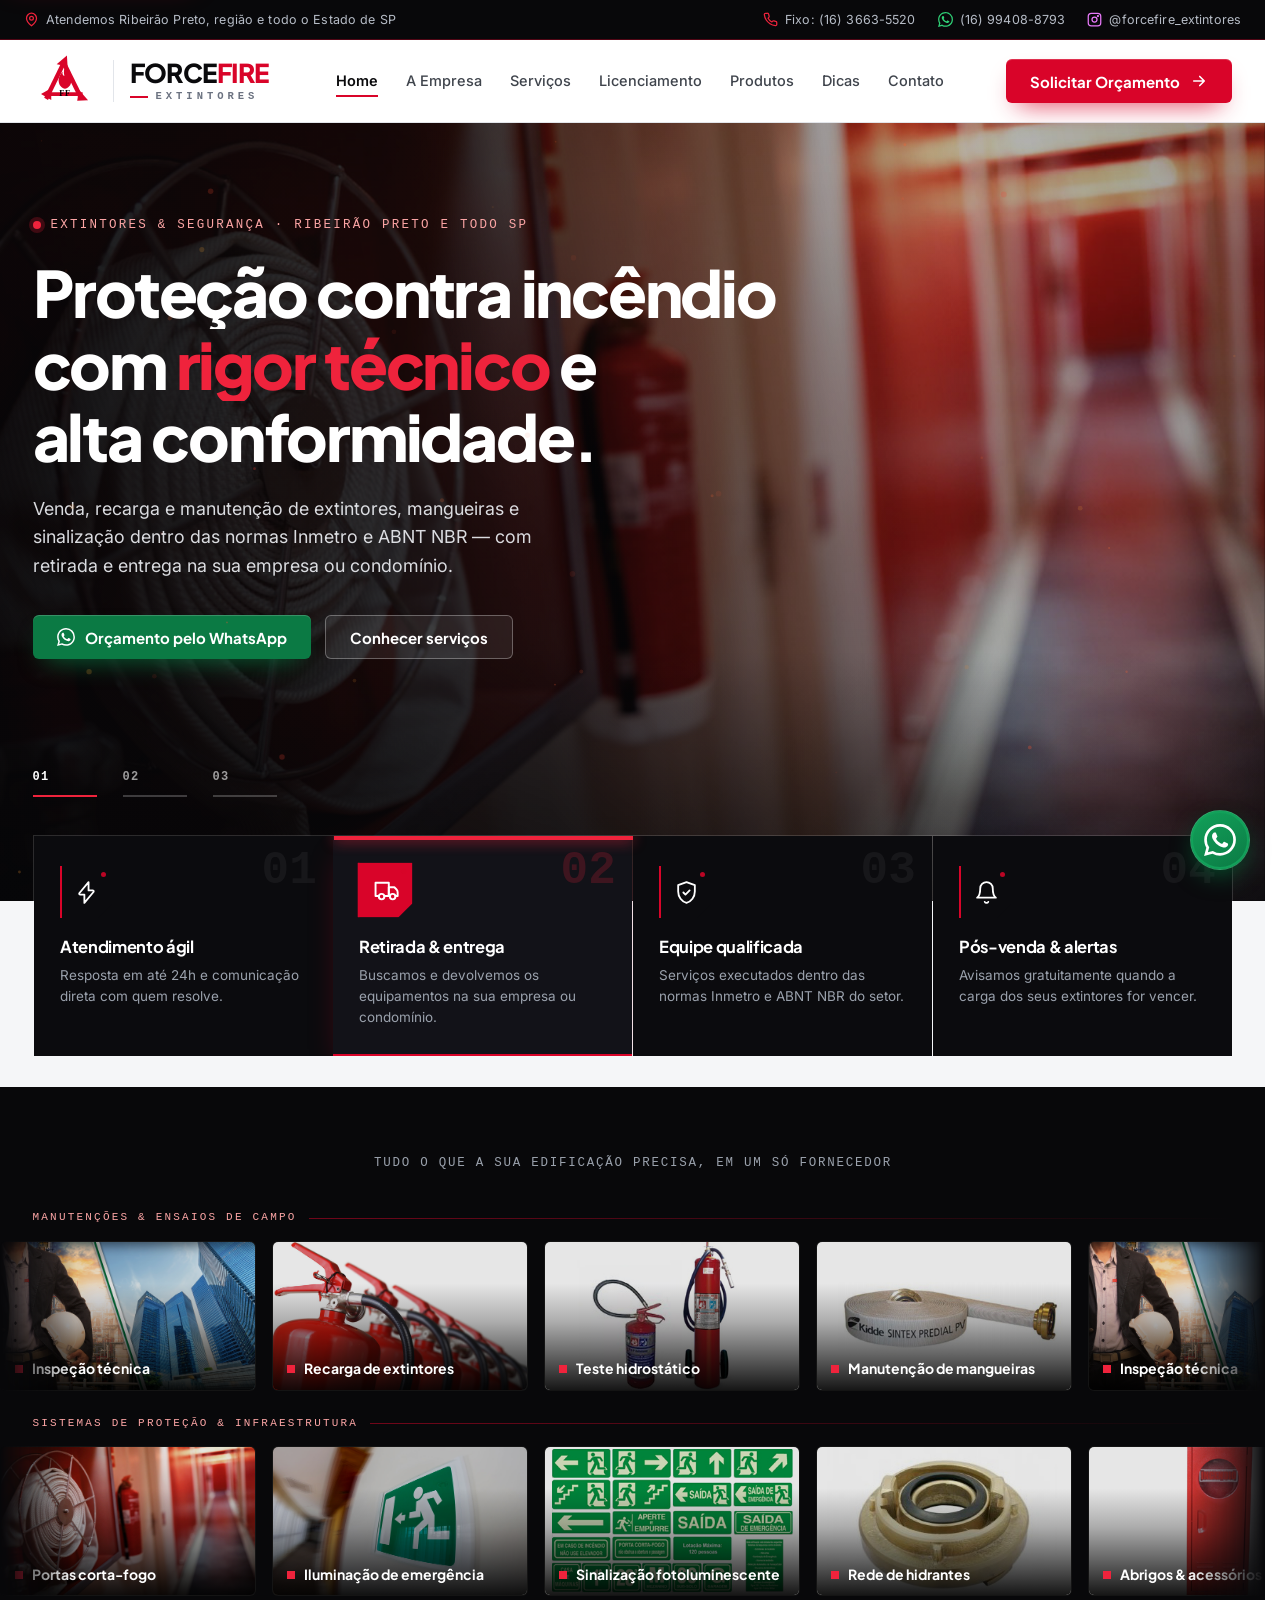
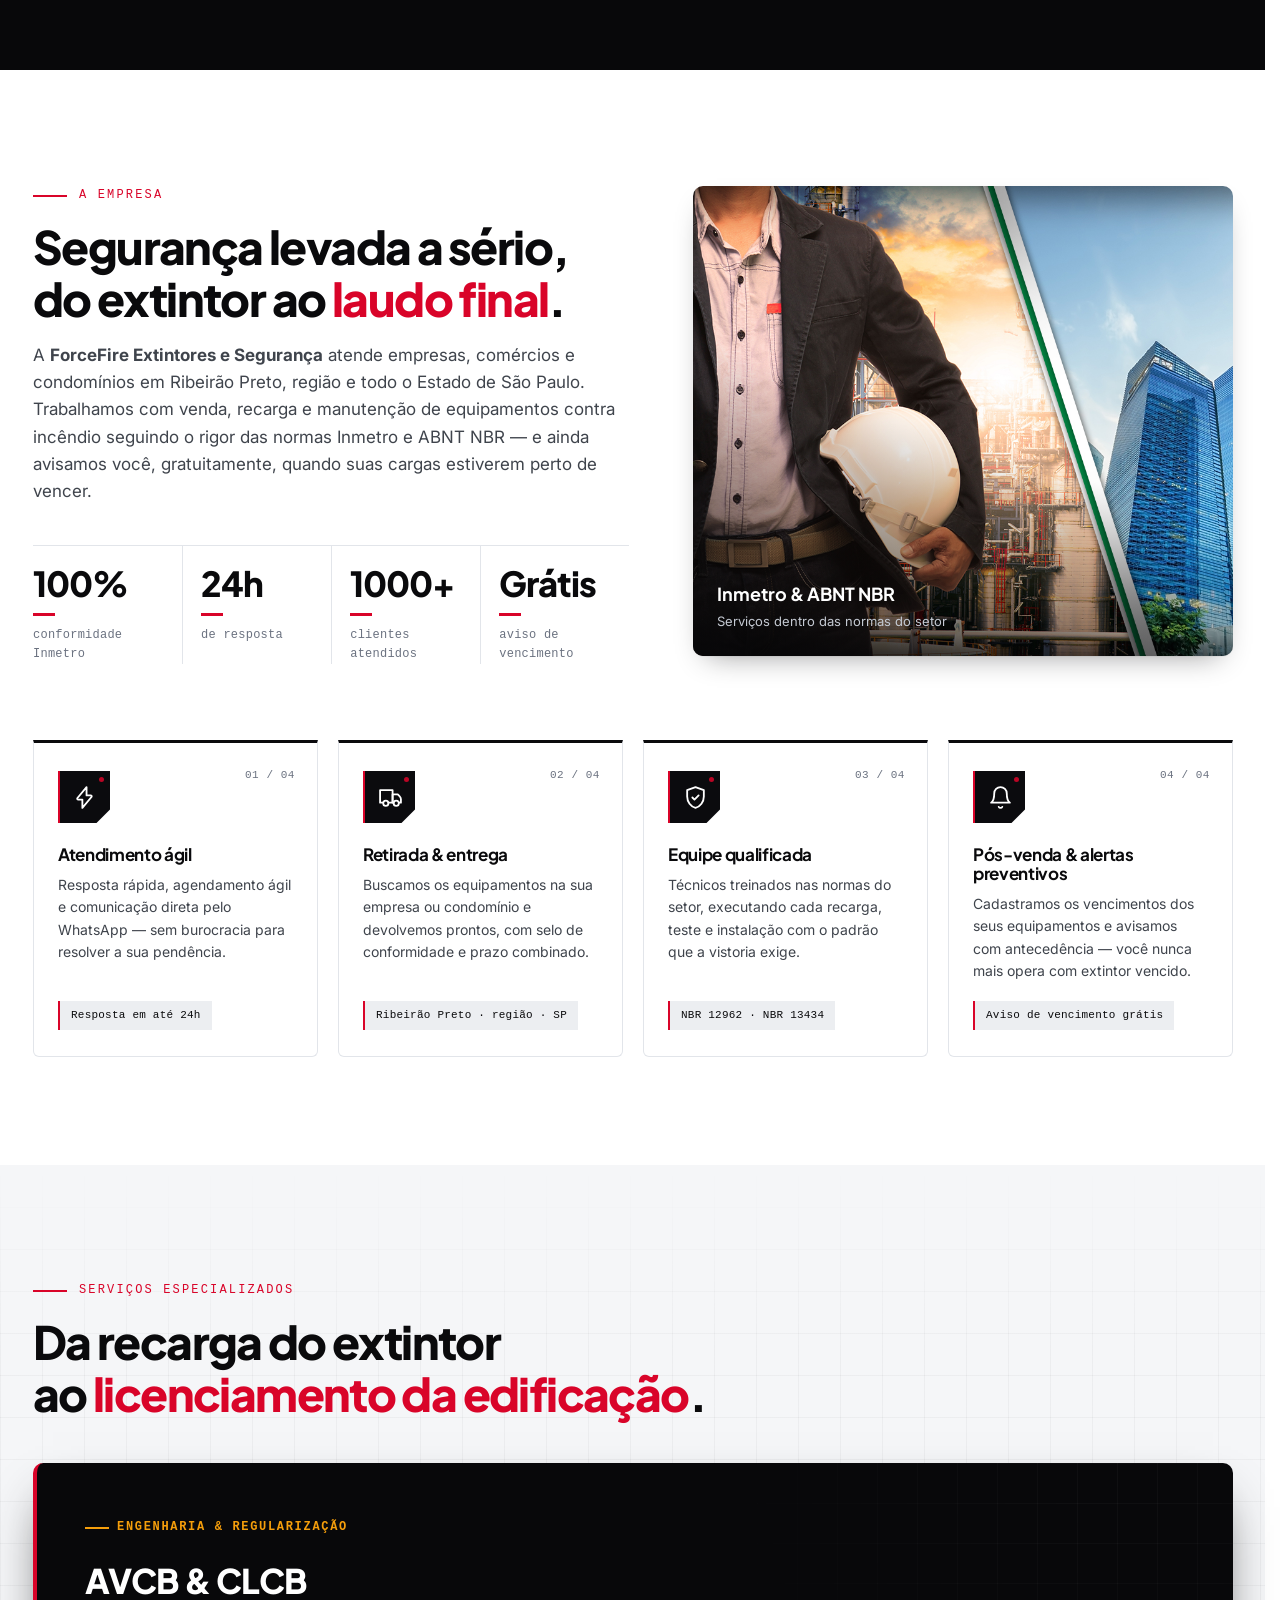
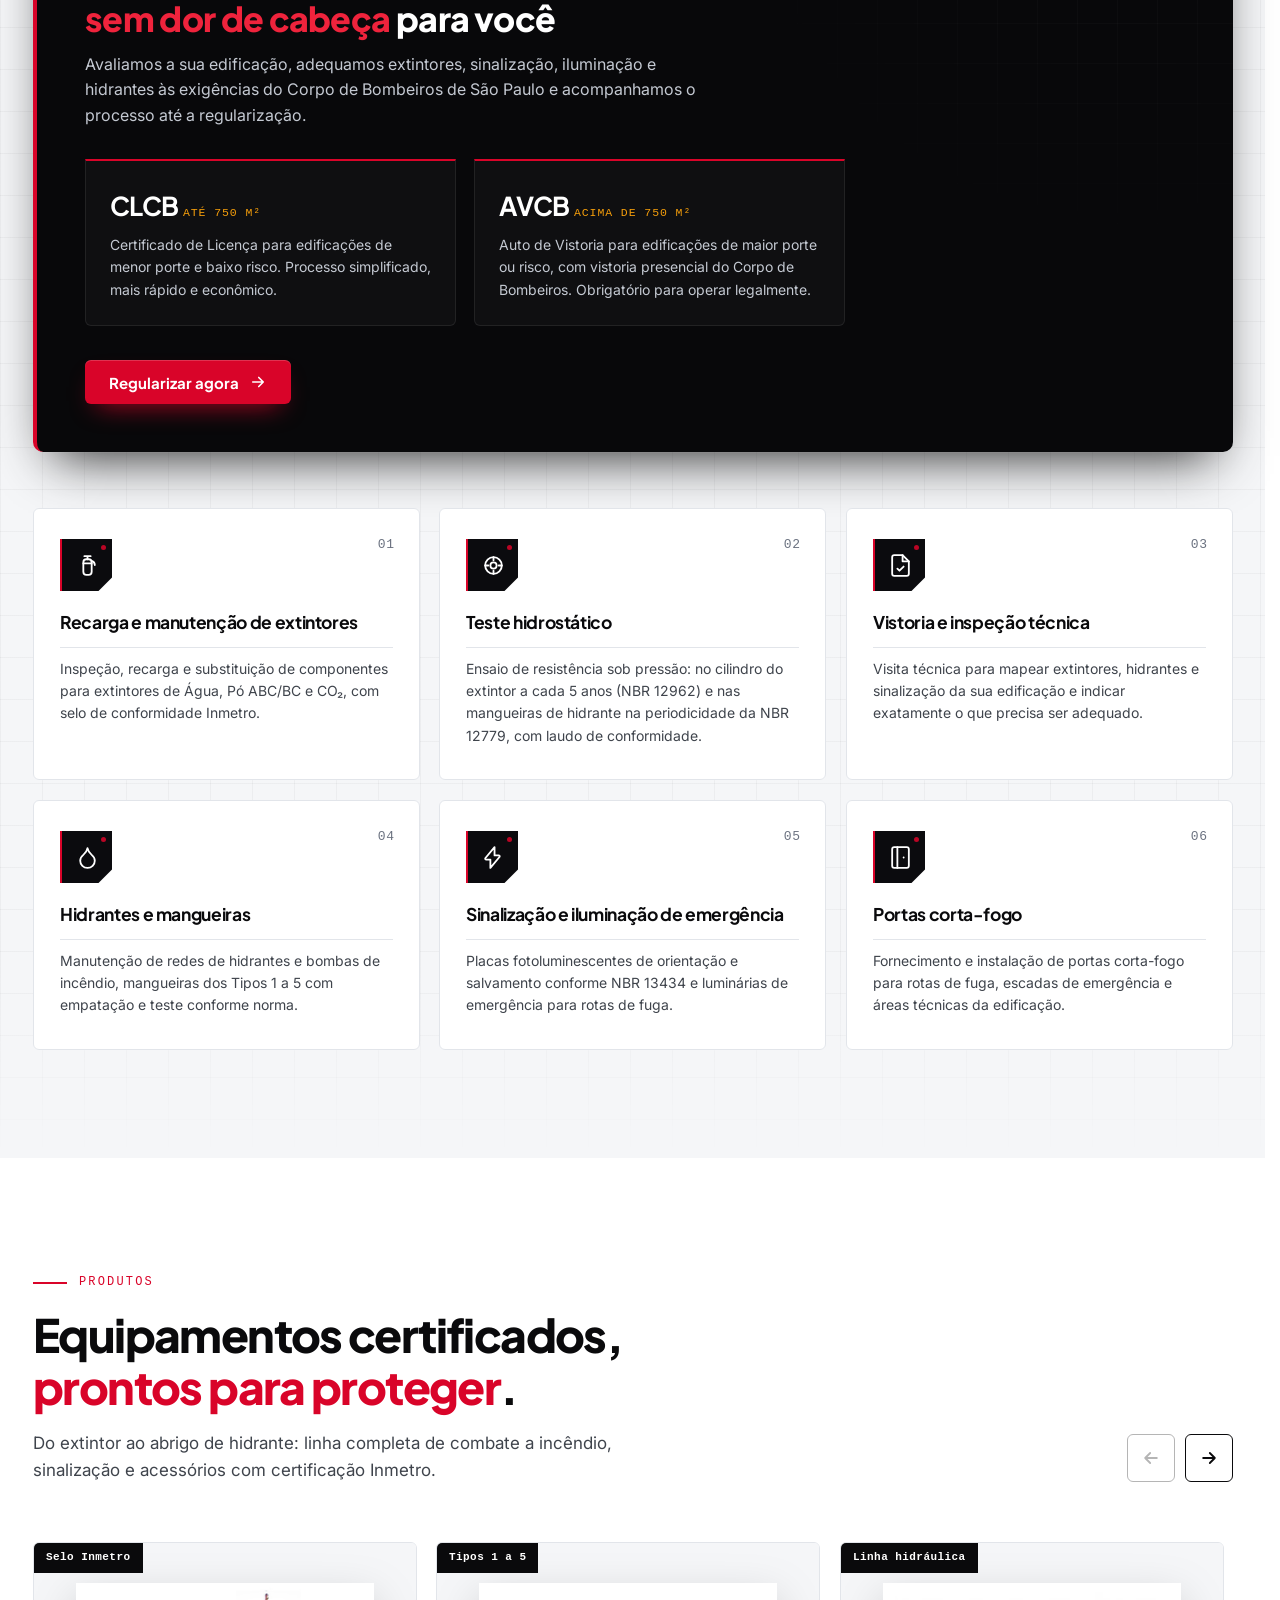
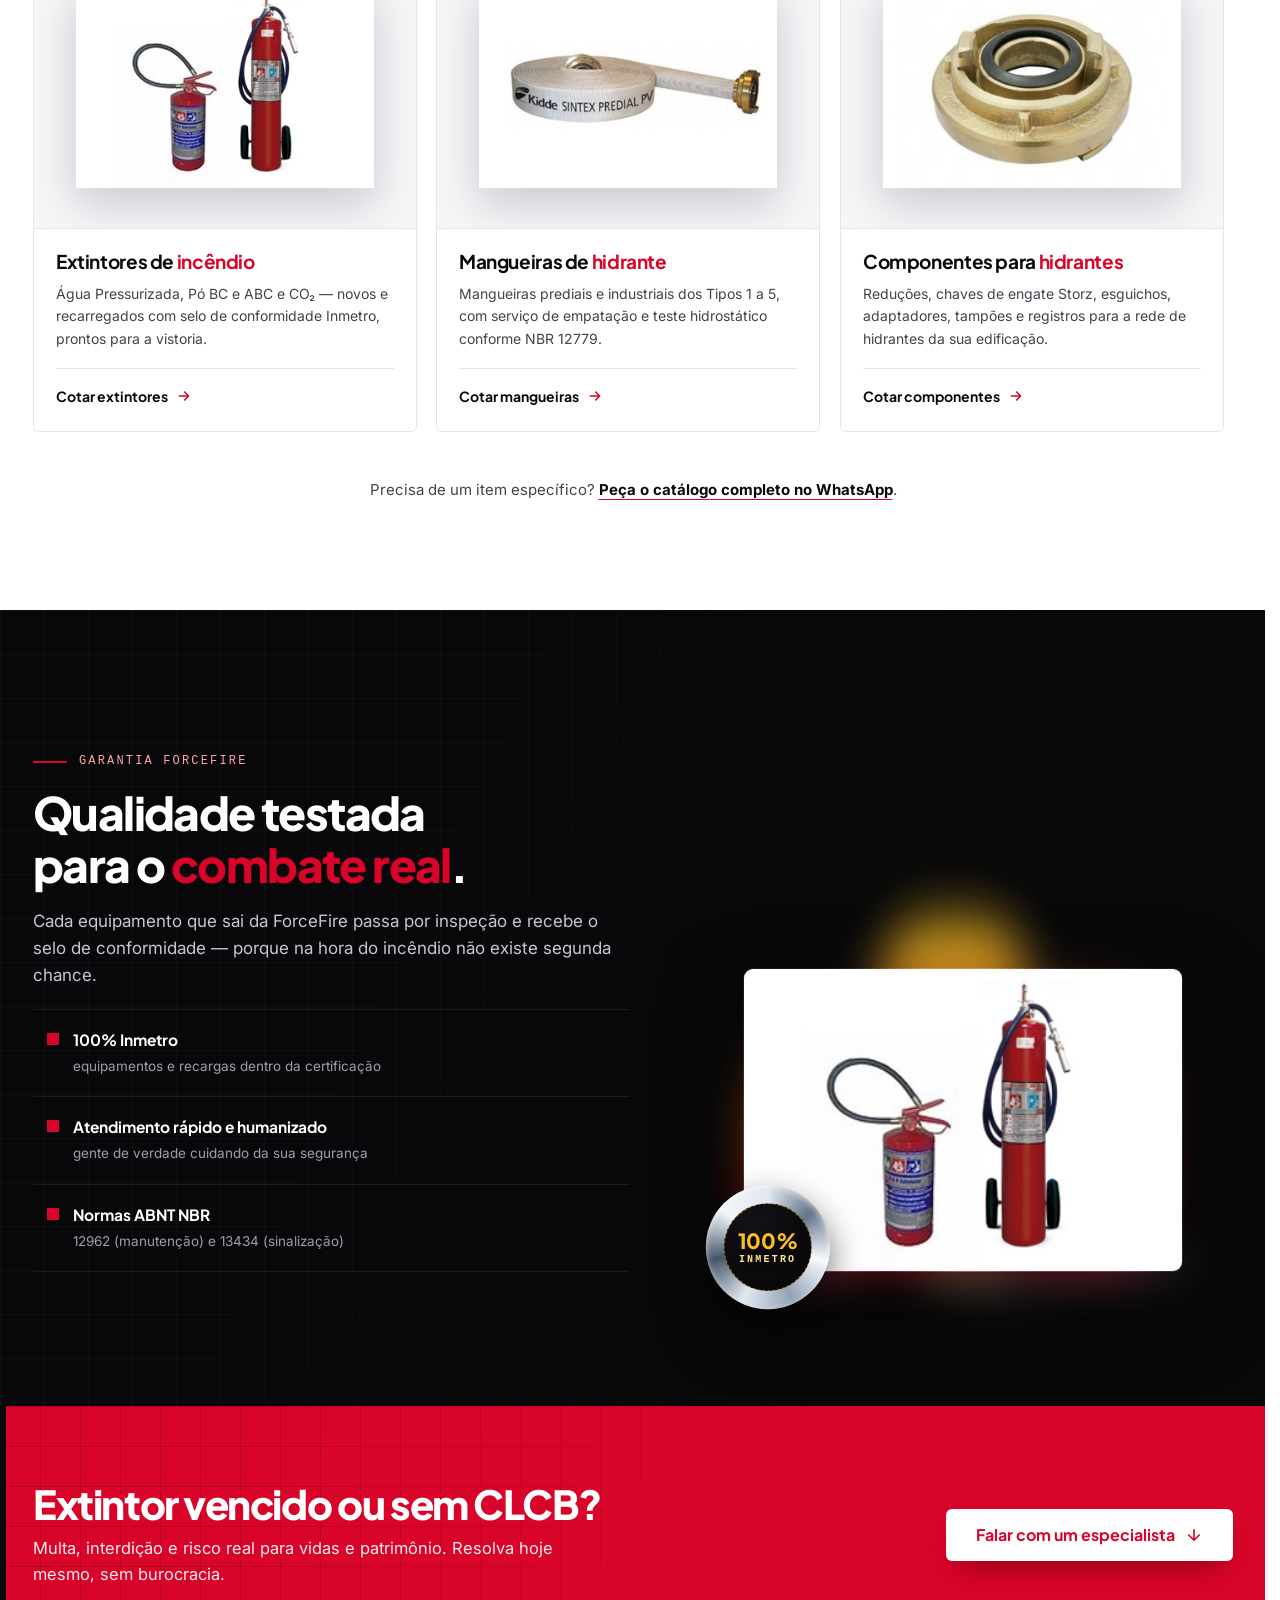
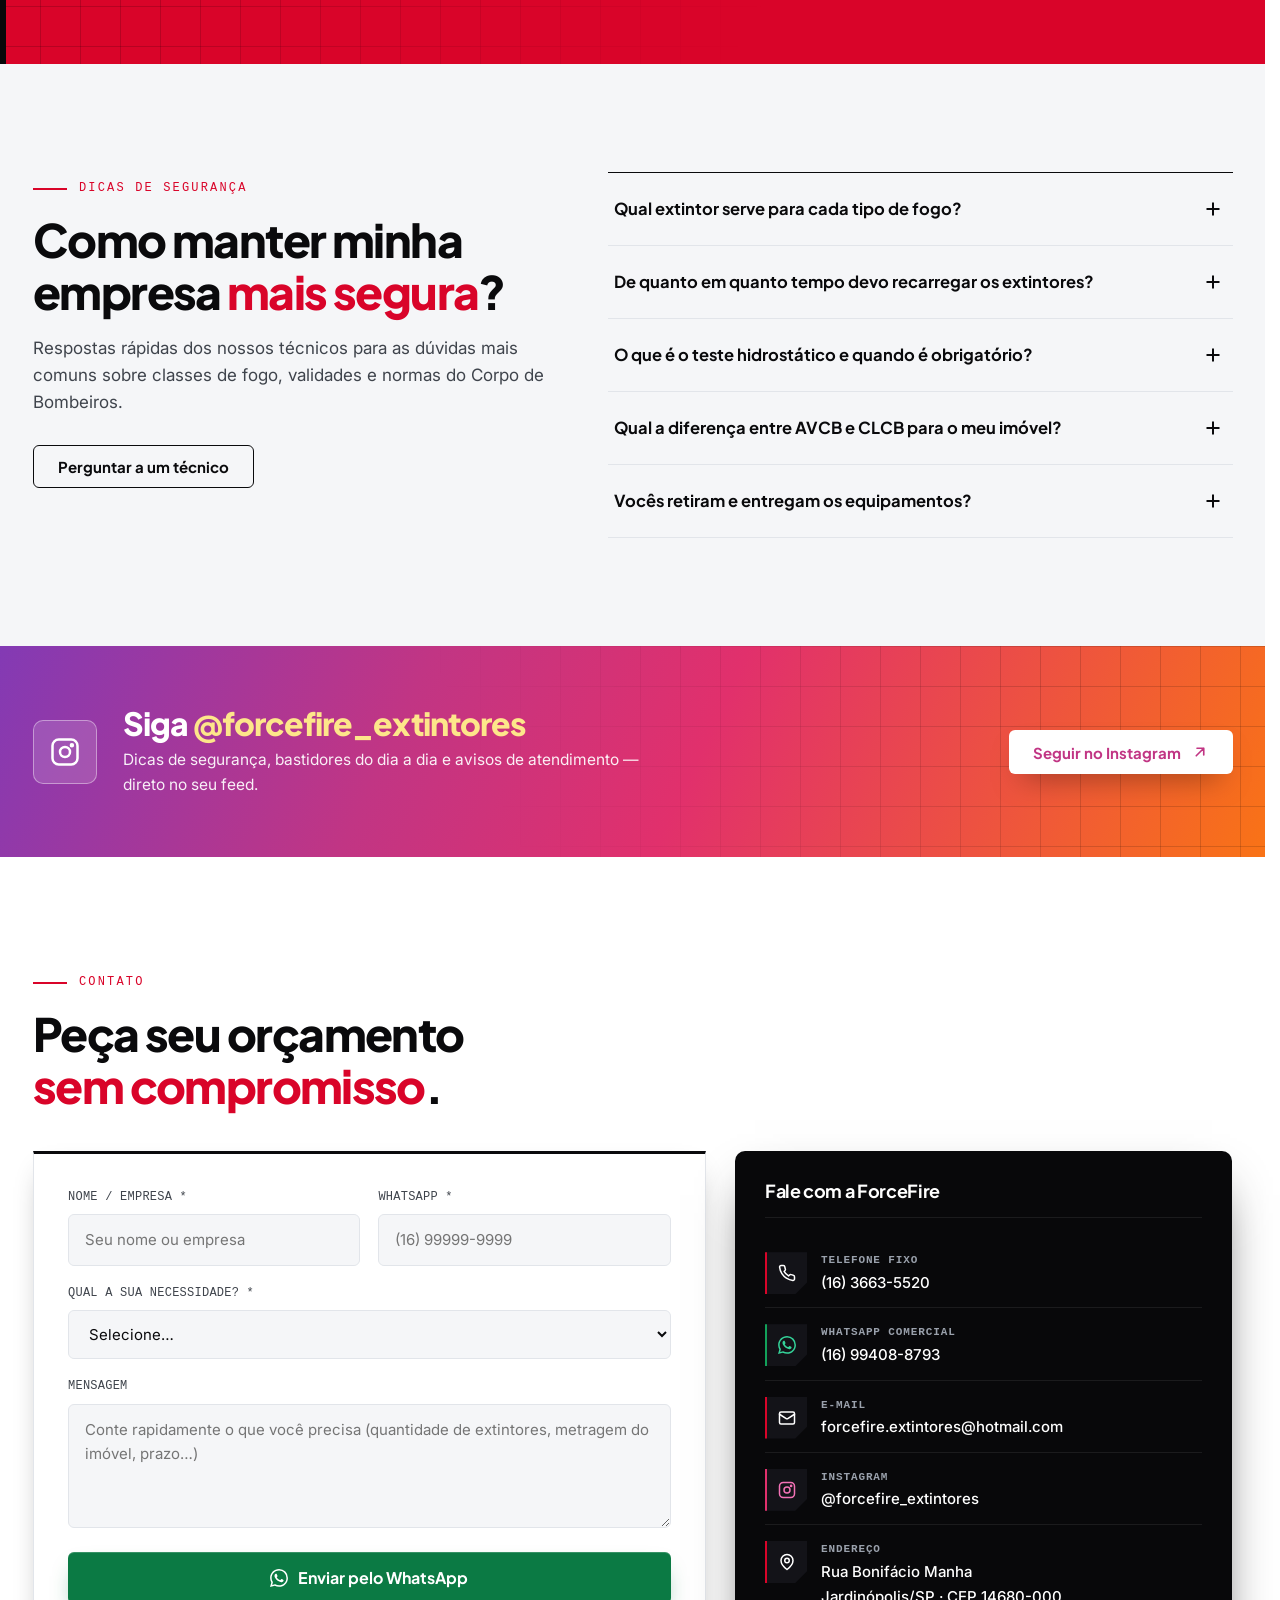
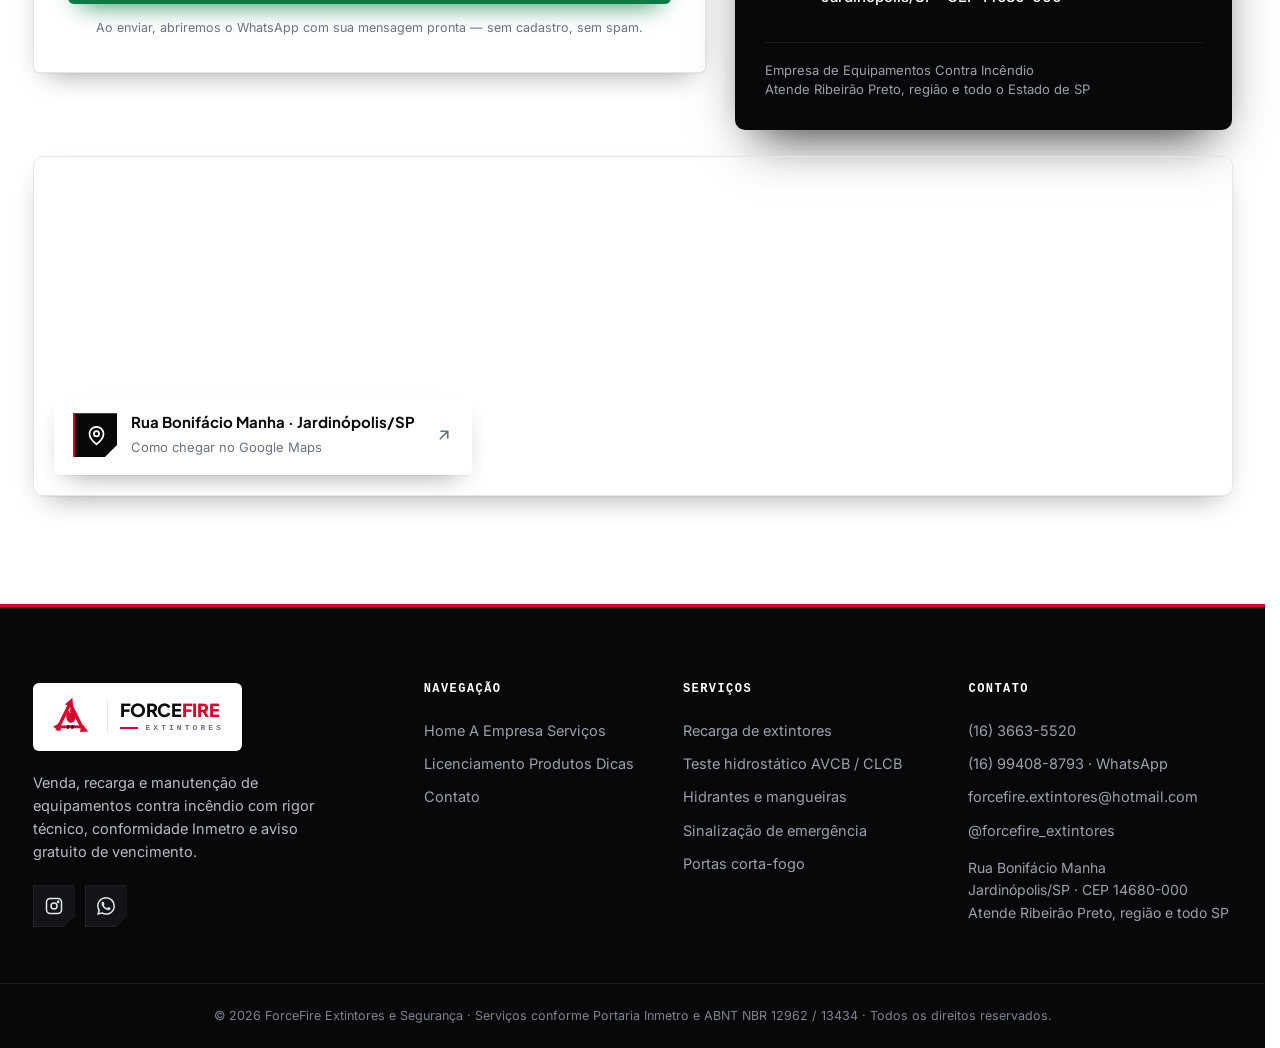
==== commit 11ca5842: "Menu na ordem da página, carrossel 5s e selo Inmetro na foto - Menu (header e rodapé) reordenado par" ====
--- a/index.html
+++ b/index.html
@@ -31,7 +31,7 @@
   <link rel="preconnect" href="https://fonts.gstatic.com" crossorigin>
   <link href="https://fonts.googleapis.com/css2?family=Plus+Jakarta+Sans:wght@500;600;700;800&family=Inter:wght@400;500;600&display=swap" rel="stylesheet">
 
-  <link rel="stylesheet" href="css/style.css?v=6">
+  <link rel="stylesheet" href="css/style.css?v=7">
 
   <!-- Dados estruturados: negócio local -->
   <script type="application/ld+json">
@@ -65,8 +65,8 @@
     "itemListElement": [
       { "@type": "SiteNavigationElement", "position": 1, "name": "A Empresa", "url": "./#empresa" },
       { "@type": "SiteNavigationElement", "position": 2, "name": "Serviços", "url": "./#servicos" },
-      { "@type": "SiteNavigationElement", "position": 3, "name": "Produtos", "url": "./#produtos" },
-      { "@type": "SiteNavigationElement", "position": 4, "name": "Licenciamento AVCB e CLCB", "url": "./#licenciamento" },
+      { "@type": "SiteNavigationElement", "position": 3, "name": "Licenciamento AVCB e CLCB", "url": "./#licenciamento" },
+      { "@type": "SiteNavigationElement", "position": 4, "name": "Produtos", "url": "./#produtos" },
       { "@type": "SiteNavigationElement", "position": 5, "name": "Dicas de Segurança", "url": "./#dicas" },
       { "@type": "SiteNavigationElement", "position": 6, "name": "Contato", "url": "./#contato" }
     ]
@@ -119,10 +119,11 @@
         <a href="#home" class="nav-link is-active">Home</a>
         <a href="#empresa" class="nav-link">A Empresa</a>
         <a href="#servicos" class="nav-link">Serviços</a>
+        <a href="#licenciamento" class="nav-link">Licenciamento</a>
         <a href="#produtos" class="nav-link">Produtos</a>
-        <a href="#licenciamento" class="nav-link">Licenciamento</a>
         <a href="#dicas" class="nav-link">Dicas</a>
         <a href="#contato" class="nav-link">Contato</a>
+        <a href="#contato" class="btn btn-primary nav-cta">Solicitar Orçamento →</a>
       </nav>
 
       <div class="header-actions">
@@ -569,12 +570,16 @@
             <span class="flame f3"></span>
             <span class="flame f4"></span>
           </div>
-          <img class="stage-ext" src="img/extintor-01.jpg?v=1" alt="" loading="lazy" decoding="async">
           <div class="stage-mist"><span></span><span></span><span></span></div>
-          <div class="stage-seal">
-            <span class="seal-ring"></span>
-            <span class="seal-core">100%<i>Inmetro</i></span>
-          </div>
+          <!-- Foto + selo no mesmo contêiner: o selo fica carimbado na quina
+               inferior esquerda da imagem e flutua junto com ela. -->
+          <figure class="stage-photo">
+            <img class="stage-ext" src="img/extintor-01.jpg?v=1" alt="" loading="lazy" decoding="async">
+            <div class="stage-seal">
+              <span class="seal-ring"></span>
+              <span class="seal-core">100%<i>Inmetro</i></span>
+            </div>
+          </figure>
           <div class="stage-floor"></div>
         </div>
       </div>
@@ -783,8 +788,8 @@
         <a href="#home">Home</a>
         <a href="#empresa">A Empresa</a>
         <a href="#servicos">Serviços</a>
+        <a href="#licenciamento">Licenciamento</a>
         <a href="#produtos">Produtos</a>
-        <a href="#licenciamento">Licenciamento</a>
         <a href="#dicas">Dicas</a>
         <a href="#contato">Contato</a>
       </nav>
@@ -821,6 +826,6 @@
     <svg viewBox="0 0 24 24" fill="currentColor"><path d="M17.472 14.382c-.297-.149-1.758-.867-2.03-.967-.273-.099-.471-.148-.67.15-.197.297-.767.966-.94 1.164-.173.199-.347.223-.644.075-.297-.15-1.255-.463-2.39-1.475-.883-.788-1.48-1.761-1.653-2.059-.173-.297-.018-.458.13-.606.134-.133.297-.347.446-.52.149-.174.198-.298.297-.497.1-.198.05-.371-.025-.52-.074-.149-.668-1.612-.916-2.207-.242-.579-.487-.5-.669-.51-.173-.008-.371-.01-.57-.01-.198 0-.52.074-.792.372-.273.297-1.04 1.016-1.04 2.479 0 1.462 1.064 2.875 1.213 3.074.148.198 2.095 3.2 5.076 4.487.71.306 1.263.489 1.694.625.712.227 1.36.195 1.872.118.57-.085 1.758-.719 2.006-1.413.248-.694.248-1.289.173-1.413-.074-.124-.272-.198-.57-.347m-5.421 7.403h-.004a9.87 9.87 0 0 1-5.031-1.378l-.361-.214-3.741.982.998-3.648-.235-.374a9.86 9.86 0 0 1-1.51-5.26c.001-5.45 4.436-9.884 9.888-9.884 2.64 0 5.122 1.03 6.988 2.898a9.825 9.825 0 0 1 2.893 6.994c-.003 5.45-4.437 9.884-9.885 9.884m8.413-18.297A11.815 11.815 0 0 0 12.05 0C5.495 0 .16 5.335.157 11.892c0 2.096.547 4.142 1.588 5.945L.057 24l6.305-1.654a11.882 11.882 0 0 0 5.683 1.448h.005c6.554 0 11.89-5.335 11.893-11.893a11.821 11.821 0 0 0-3.48-8.413Z"/></svg>
   </a>
 
-  <script src="js/main.js?v=6" defer></script>
+  <script src="js/main.js?v=7" defer></script>
 </body>
 </html>
--- a/css/style.css
+++ b/css/style.css
@@ -57,7 +57,7 @@
   --ease-out: cubic-bezier(0.22, 1, 0.36, 1);
   --ease-io: cubic-bezier(0.65, 0.05, 0.28, 1);   /* in-out natural p/ carrossel */
   --ease-spring: cubic-bezier(0.34, 1.4, 0.5, 1);
-  --slide-dur: 2400ms;
+  --slide-dur: 5000ms;
 
   /* Elevação por contorno + sombra curta e densa (não "template soft") */
   --lift: 0 1px 0 rgba(10,10,12,0.04), 0 12px 28px -14px rgba(8,8,10,0.45);
@@ -471,11 +471,11 @@
 /* Barra vermelha que desliza suavemente sobre o card ativo */
 .difs-bar {
   position: absolute; top: 0; left: 0;
-  width: 25%; height: 3.5px;
+  height: 3.5px;
   background: var(--red-light);
   box-shadow: 0 0 14px var(--red-light);
   z-index: 10;
-  transition: transform 0.45s cubic-bezier(0.25, 1, 0.5, 1);
+  transition: left 0.45s cubic-bezier(0.25, 1, 0.5, 1), width 0.45s cubic-bezier(0.25, 1, 0.5, 1);
   pointer-events: none;
 }
 
@@ -942,16 +942,21 @@
 .selo-list b { display: block; color: #fff; font-family: var(--font-head); font-size: 15.5px; }
 .selo-list span { font-size: 13.5px; color: var(--text-inv-mut); }
 
-.selo-stage { position: relative; min-height: 440px; display: flex; align-items: flex-end; justify-content: center; }
+.selo-stage { position: relative; min-height: 580px; display: flex; align-items: flex-end; justify-content: center; }
 .stage-floor { position: absolute; left: 50%; bottom: 6px; transform: translateX(-50%); width: 78%; height: 46px; border-radius: 50%; background: radial-gradient(ellipse at center, rgba(217,4,41,0.35), rgba(6,6,8,0) 70%); filter: blur(6px); }
-.stage-flames { position: absolute; left: 50%; bottom: 30px; transform: translateX(-50%); width: 300px; height: 320px; filter: blur(16px); opacity: 0.9; }
+/* As chamas são desenhadas num palco de 300px; escalamos o conjunto a partir
+   da base para acompanhar o extintor ampliado, sem remexer cada chama. */
+.stage-flames { position: absolute; left: 50%; bottom: 30px; transform: translateX(-50%) scale(1.5); transform-origin: bottom center; width: 300px; height: 320px; filter: blur(16px); opacity: 0.9; }
 .flame { position: absolute; bottom: 0; border-radius: 50% 50% 22% 22% / 62% 62% 30% 30%; mix-blend-mode: screen; transform-origin: bottom center; }
 .flame.f1 { left: 10px; width: 88px; height: 190px; background: linear-gradient(0deg, var(--red) 5%, var(--fire-orange) 55%, transparent 95%); animation: flameDance 2.3s ease-in-out infinite alternate; }
 .flame.f2 { left: 84px; width: 120px; height: 260px; background: linear-gradient(0deg, var(--red-dark) 0%, var(--red-light) 45%, #fbbf24 80%, transparent 97%); animation: flameDance 1.9s ease-in-out 0.3s infinite alternate; }
 .flame.f3 { left: 186px; width: 92px; height: 210px; background: linear-gradient(0deg, var(--red) 5%, var(--fire-orange) 60%, transparent 95%); animation: flameDance 2.6s ease-in-out 0.6s infinite alternate; }
 .flame.f4 { left: 120px; width: 60px; height: 150px; background: linear-gradient(0deg, #fbbf24 10%, #fde68a 60%, transparent 95%); animation: flameDance 1.6s ease-in-out 0.15s infinite alternate; }
 @keyframes flameDance { from { transform: scaleY(1) scaleX(1) skewX(0deg); } 33% { transform: scaleY(1.12) scaleX(0.94) skewX(2.5deg); } 66% { transform: scaleY(0.92) scaleX(1.05) skewX(-2deg); } to { transform: scaleY(1.08) scaleX(0.97) skewX(1.5deg); } }
-.stage-ext { position: relative; z-index: 2; width: min(250px, 62%); border-radius: var(--r-lg); border: 1px solid var(--hair-dark); box-shadow: 0 30px 70px rgba(0,0,0,0.6); margin-bottom: 26px; animation: stageFloat 5s ease-in-out infinite alternate; }
+/* Contêiner da foto: define o tamanho e flutua — o selo, ancorado nele,
+   acompanha o movimento como se estivesse colado na imagem. */
+.stage-photo { position: relative; z-index: 4; width: min(440px, 94%); margin-bottom: 26px; animation: stageFloat 5s ease-in-out infinite alternate; }
+.stage-ext { display: block; width: 100%; height: auto; border-radius: var(--r-lg); border: 1px solid var(--hair-dark); box-shadow: 0 34px 80px rgba(0,0,0,0.65); }
 @keyframes stageFloat { from { transform: translateY(0); } to { transform: translateY(-10px); } }
 .stage-mist { position: absolute; inset: auto 0 0 0; height: 120px; z-index: 3; pointer-events: none; }
 .stage-mist span { position: absolute; bottom: 0; width: 190px; height: 74px; border-radius: 50%; background: radial-gradient(ellipse at center, rgba(240,242,246,0.28), transparent 70%); filter: blur(18px); }
@@ -959,7 +964,9 @@
 .stage-mist span:nth-child(2) { left: 34%; bottom: -12px; width: 240px; animation: mistDrift 9s ease-in-out 1s infinite alternate-reverse; }
 .stage-mist span:nth-child(3) { right: 4%; animation: mistDrift 8s ease-in-out 0.5s infinite alternate; }
 @keyframes mistDrift { from { transform: translateX(-16px); opacity: 0.55; } to { transform: translateX(22px); opacity: 0.95; } }
-.stage-seal { position: absolute; z-index: 4; right: 8%; top: 10%; width: 112px; height: 112px; display: grid; place-items: center; animation: stageFloat 4s ease-in-out 0.6s infinite alternate; }
+/* Selo carimbado na quina inferior esquerda da FOTO (transbordando um pouco
+   para fora, como um lacre aplicado sobre a imagem). */
+.stage-seal { position: absolute; z-index: 5; left: 0; bottom: 0; transform: translate(-30%, 30%); width: 124px; height: 124px; display: grid; place-items: center; }
 .seal-ring { position: absolute; inset: 0; border-radius: 50%; background: conic-gradient(#e2e8f0, #64748b, #f8fafc, #94a3b8, #e2e8f0, #475569, #f1f5f9, #e2e8f0); box-shadow: 0 14px 34px rgba(0,0,0,0.55), inset 0 2px 6px rgba(255,255,255,0.6); animation: spinSlow 26s linear infinite; }
 @keyframes spinSlow { to { transform: rotate(360deg); } }
 .seal-core { position: relative; z-index: 1; width: 88px; height: 88px; border-radius: 50%; display: flex; flex-direction: column; align-items: center; justify-content: center; background: radial-gradient(circle at 32% 28%, var(--ink-800), #050506); border: 1.5px dashed rgba(245,158,11,0.55); color: #fbbf24; font-family: var(--font-head); font-weight: 800; font-size: 21px; letter-spacing: -0.01em; line-height: 1; text-shadow: 0 2px 8px rgba(0,0,0,0.6); }
@@ -1144,7 +1151,19 @@
   .nav-link::after { display: none; }
   .nav-link:hover, .nav-link.is-active { color: #fca5a5; }
   .nav-toggle { display: flex; position: relative; z-index: 960; }
-}
+
+  /* CTA dentro do menu mobile */
+  .nav-cta {
+    margin-top: 18px; padding: 14px 36px; font-size: 16px; font-weight: 700;
+    border-radius: var(--r); letter-spacing: 0.02em;
+    opacity: 0; transform: translateY(24px);
+    transition: opacity 0.5s var(--ease-out), transform 0.5s var(--ease-out), background 0.25s ease;
+  }
+  .nav.is-open .nav-cta { opacity: 1; transform: translateY(0); transition-delay: 0.44s; }
+}
+/* Esconde o CTA do menu no desktop */
+.nav-cta { display: none; }
+@media (max-width: 1080px) { .nav-cta { display: inline-flex; } }
 
 /* ==========================================================================
    RESPONSIVO
@@ -1160,64 +1179,212 @@
   .faq-grid { grid-template-columns: 1fr; gap: 40px; }
   .faq-head { position: static; }
   .contato-grid { grid-template-columns: 1fr; }
+  .footer-grid { grid-template-columns: 1fr 1fr 1fr; gap: 36px; }
 }
 @media (max-width: 768px) {
   :root { --header-h: 72px; --header-h-scrolled: 62px; }
-  .section { padding: 72px 0; }
-  .container { width: min(100% - 40px, var(--container)); }
+  .section { padding: 64px 0; }
+  .container { width: min(100% - 36px, var(--container)); }
+
+  /* Topbar */
   .topbar { font-size: 11.5px; }
   .topbar-inner { justify-content: center; gap: 6px 18px; padding-block: 7px; }
   .topbar-right { gap: 14px; }
   .topbar-item { gap: 5px; }
   .topbar-item svg { width: 13px; height: 13px; }
   .topbar-insta { display: none; }
+
+  /* Header / Brand */
   .brand-icon { height: 48px; }
   .header.is-scrolled .brand-icon { height: 42px; }
   .brand-text { padding-left: 12px; }
   .brand-name { font-size: 18px; }
   .header-cta { display: none; }
-  .hero { height: max(600px, calc(100svh - 112px)); }
-  .slide-content { padding-bottom: 150px; }
-  .slide-text { font-size: 15px; }
+
+  /* Hero */
+  .hero { height: max(560px, calc(100svh - 112px)); }
+  .slide-content { padding-bottom: 120px; }
+  .slide-text { font-size: 15px; max-width: 90%; }
+  .slide-ctas { gap: 10px; }
   .slide-ctas .btn { padding: 13px 20px; font-size: 14px; }
-  .hero-ui { bottom: 92px; }
+  .hero-ui { bottom: 72px; }
   .hero-dot b { width: 40px; }
-  .hero-dots { gap: 20px; }
+  .hero-dots { gap: 18px; }
+
+  /* Diferenciais */
   .difs-grid { margin-top: -48px; }
   .dif { padding: 24px 20px; }
-  .lanes { padding: 52px 0 46px; }
-  .lane-card { width: 208px; height: 128px; }
-  .lane-group { gap: 14px; padding-right: 14px; }
+  .dif::before { font-size: 36px; }
+  .dif h3 { font-size: 15px; }
+  .dif p { font-size: 13px; }
+
+  /* Lanes / Marquee */
+  .lanes { padding: 48px 0 42px; }
+  .lane-card { width: 200px; height: 120px; }
+  .lane-group { gap: 12px; padding-right: 12px; }
+
+  /* Empresa */
+  .empresa-photo img { height: 300px; }
+  .empresa-photo figcaption b { font-size: 16px; }
+  .empresa-photo figcaption span { font-size: 12px; }
   .stats { grid-template-columns: repeat(2, 1fr); }
   .stats li, .stats li + li { border-left: 0; padding-left: 0; border-top: 1px solid var(--line); padding-top: 18px; margin-top: 2px; }
   .stats { border-top: 0; }
-  .avcb-card { padding: 30px 22px; }
+  .beneficio { padding: 24px 20px 22px; }
+  .beneficio h3 { font-size: 16px; }
+  .beneficio p { font-size: 13.5px; }
+
+  /* Serviços / Licenciamento */
+  .avcb-card { padding: 28px 20px; }
   .avcb-tipos { grid-template-columns: 1fr; }
-  .produtos-head { flex-direction: column; align-items: flex-start; }
+  .servico h3 { font-size: 15.5px; }
+
+  /* Produtos */
+  .produtos-head { flex-direction: column; align-items: flex-start; gap: 16px; }
   .show-nav { padding-bottom: 0; }
   .showroom { grid-auto-columns: 82%; }
-  .selo { padding: 72px 0; }
-  .selo-stage { min-height: 380px; }
-  .stage-seal { right: 2%; top: 4%; width: 96px; height: 96px; }
-  .seal-core { width: 76px; height: 76px; font-size: 18px; }
-  .cta-band { padding: 56px 0; }
-  .cta-band-inner { flex-direction: column; align-items: flex-start; }
-  .insta-band { padding: 46px 0; }
-  .insta-inner { gap: 18px; }
-  .form { padding: 24px 20px; }
+  .show-arrow { width: 42px; height: 42px; }
+  .show-arrow svg { width: 16px; height: 16px; }
+
+  /* Selo */
+  .selo { padding: 64px 0; }
+  .selo-stage { min-height: 440px; }
+  .stage-flames { width: 240px; height: 260px; transform: translateX(-50%) scale(1.35); }
+  .stage-seal { width: 96px; height: 96px; transform: translate(-24%, 24%); }
+  .seal-core { width: 70px; height: 70px; font-size: 17px; }
+  .seal-core i { font-size: 9px; }
+  .selo-list li { padding: 16px 16px 16px 36px; }
+  .selo-list b { font-size: 14.5px; }
+  .selo-list span { font-size: 13px; }
+
+  /* CTA Band */
+  .cta-band { padding: 48px 0; }
+  .cta-band-inner { flex-direction: column; align-items: flex-start; gap: 20px; }
+  .cta-band p { font-size: 15px; }
+
+  /* FAQ */
+  .faq-item summary { padding: 18px 4px; font-size: 15.5px; gap: 14px; }
+  .faq-body p { font-size: 14px; padding: 0 4px 20px; }
+  .faq-icon { width: 24px; height: 24px; }
+
+  /* Instagram Band */
+  .insta-band { padding: 42px 0; }
+  .insta-inner { gap: 16px; }
+  .insta-icon { width: 52px; height: 52px; }
+  .insta-icon svg { width: 24px; height: 24px; }
+  .insta-band p { font-size: 14px; }
+
+  /* Contato */
+  .form { padding: 24px 18px; }
   .form-row { grid-template-columns: 1fr; gap: 0; }
+  .field input, .field select, .field textarea { font-size: 16px; padding: 14px 16px; }
+  .info-card { padding: 24px 20px; }
+  .info-card h3 { font-size: 17px; margin-bottom: 18px; padding-bottom: 14px; }
+  .info-list li { padding: 10px 0; gap: 12px; }
+  .info-icon { width: 38px; height: 38px; }
+  .info-icon svg { width: 16px; height: 16px; }
+  .info-list a, .info-list span { font-size: 14px; }
   .map-band { height: 260px; margin-top: 20px; }
   .map-band-link { left: 14px; bottom: 14px; right: 14px; max-width: none; padding: 12px 14px; gap: 12px; }
   .map-band-link span { display: none; }
-  .footer-grid { grid-template-columns: 1fr 1fr; gap: 36px; padding: 56px 0 44px; }
-  .whats-float { right: 20px; bottom: 20px; }
-}
+
+  /* Footer */
+  .footer-grid { grid-template-columns: 1fr 1fr; gap: 32px; padding: 52px 0 40px; }
+  .footer-logo { padding: 8px 14px 8px 10px; }
+  .footer-logo img { height: 40px; }
+  .footer-logo .brand-name { font-size: 16px; }
+  .footer-brand p { font-size: 13.5px; }
+  .footer-col a { font-size: 13.5px; }
+
+  /* WhatsApp float */
+  .whats-float { right: 18px; bottom: 18px; width: 54px; height: 54px; }
+  .whats-float svg { width: 28px; height: 28px; }
+}
+
+/* ---------- SMALL MOBILE (≤560px) ---------- */
 @media (max-width: 560px) {
-  .difs-grid, .beneficios-grid, .servicos-grid { grid-template-columns: 1fr; }
-  .footer-grid { grid-template-columns: 1fr; gap: 32px; }
-  .slide-title { font-size: clamp(30px, 9vw, 38px); }
+  .section { padding: 52px 0; }
+  .container { width: min(100% - 28px, var(--container)); }
+  .section-title { font-size: clamp(24px, 7vw, 32px); }
+  .section-lead { font-size: 14.5px; }
+
+  /* Topbar */
   .topbar-inner { flex-direction: column; align-items: center; gap: 3px; }
-  .topbar-right { justify-content: center; }
+  .topbar-right { justify-content: center; flex-wrap: wrap; gap: 10px; }
+
+  /* Hero */
+  .hero { height: max(520px, calc(100svh - 100px)); }
+  .slide-title { font-size: clamp(26px, 8vw, 36px); }
+  .slide-text { font-size: 14px; }
+  .slide-content { padding-bottom: 100px; }
+  .slide-kicker { font-size: 11px; }
+  .slide-ctas .btn { padding: 12px 18px; font-size: 13.5px; width: 100%; justify-content: center; }
+  .hero-ui { bottom: 56px; }
+
+  /* Diferenciais */
+  .difs-grid { grid-template-columns: 1fr; margin-top: -36px; }
+  .dif::before { font-size: 30px; }
+
+  /* Empresa */
+  .empresa-grid { gap: 32px; }
+  .empresa-photo img { height: 240px; }
+  .empresa-photo figcaption { left: 16px; bottom: 16px; }
+  .empresa-photo figcaption b { font-size: 14px; }
+  .stats { grid-template-columns: 1fr 1fr; }
+  .stats b { font-size: clamp(22px, 6vw, 30px); }
+  .beneficios-grid { grid-template-columns: 1fr; gap: 14px; }
+  .beneficio { padding: 22px 18px 20px; }
+
+  /* Serviços */
+  .servicos-grid { grid-template-columns: 1fr; }
+  .avcb-card { padding: 24px 16px; }
+
+  /* Produtos */
+  .showroom { grid-auto-columns: 90%; }
+  .show-arrow { width: 38px; height: 38px; }
+
+  /* Selo */
+  .selo { padding: 52px 0; }
+  .selo-stage { min-height: 380px; }
+  .stage-flames { width: 200px; height: 220px; transform: translateX(-50%) scale(1.25); }
+  .stage-photo { width: min(300px, 88%); }
+  .stage-seal { width: 78px; height: 78px; transform: translate(-20%, 20%); }
+  .seal-core { width: 62px; height: 62px; font-size: 15px; }
+  .seal-core i { font-size: 8px; }
+  .selo-list li { padding: 14px 14px 14px 32px; }
+  .selo-list li::before { left: 10px; top: 19px; width: 10px; height: 10px; }
+  .selo-list b { font-size: 14px; }
+  .selo-list span { font-size: 12.5px; }
+
+  /* CTA Band */
+  .cta-band { padding: 40px 0; }
+  .cta-band h2 { font-size: clamp(22px, 6vw, 30px); }
+  .cta-band p { font-size: 14px; }
+
+  /* FAQ */
+  .faq-item summary { padding: 16px 2px; font-size: 14.5px; }
+  .faq-body p { font-size: 13.5px; padding: 0 2px 18px; }
+
+  /* Instagram Band */
+  .insta-band { padding: 36px 0; }
+  .insta-inner { flex-direction: column; text-align: center; align-items: center; }
+  .insta-copy { min-width: 0; }
+  .insta-band .btn { align-self: center; }
+
+  /* Contato */
+  .form { padding: 20px 16px; }
+  .info-card { padding: 22px 16px; }
+  .cnpj { font-size: 12px; }
+  .map-band { height: 220px; }
+
+  /* Footer */
+  .footer-grid { grid-template-columns: 1fr; gap: 28px; padding: 44px 0 36px; }
+  .footer-bottom { padding: 18px 0; font-size: 11.5px; }
+
+  /* Lanes */
+  .lanes { padding: 40px 0 36px; }
+  .lane-card { width: 180px; height: 108px; }
+  .lane-group { gap: 10px; padding-right: 10px; }
 }
 
 /* ==========================================================================
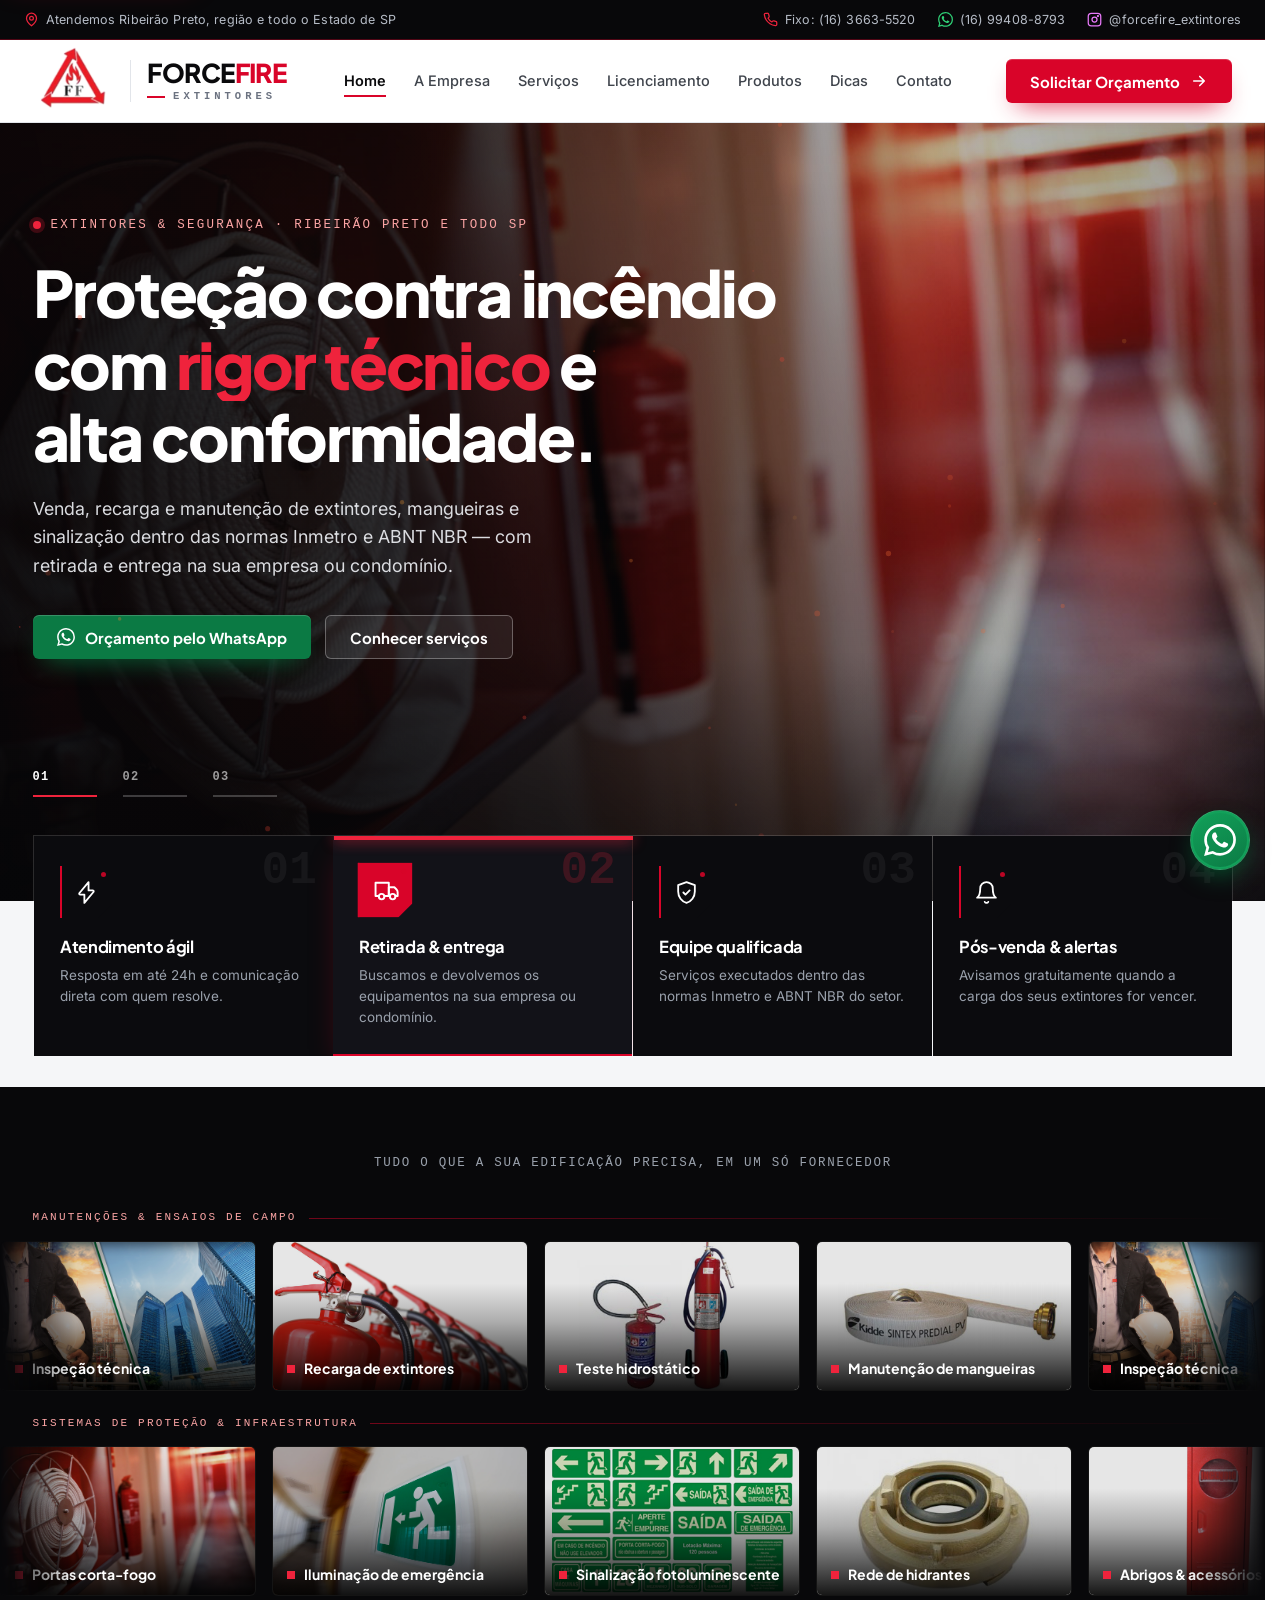
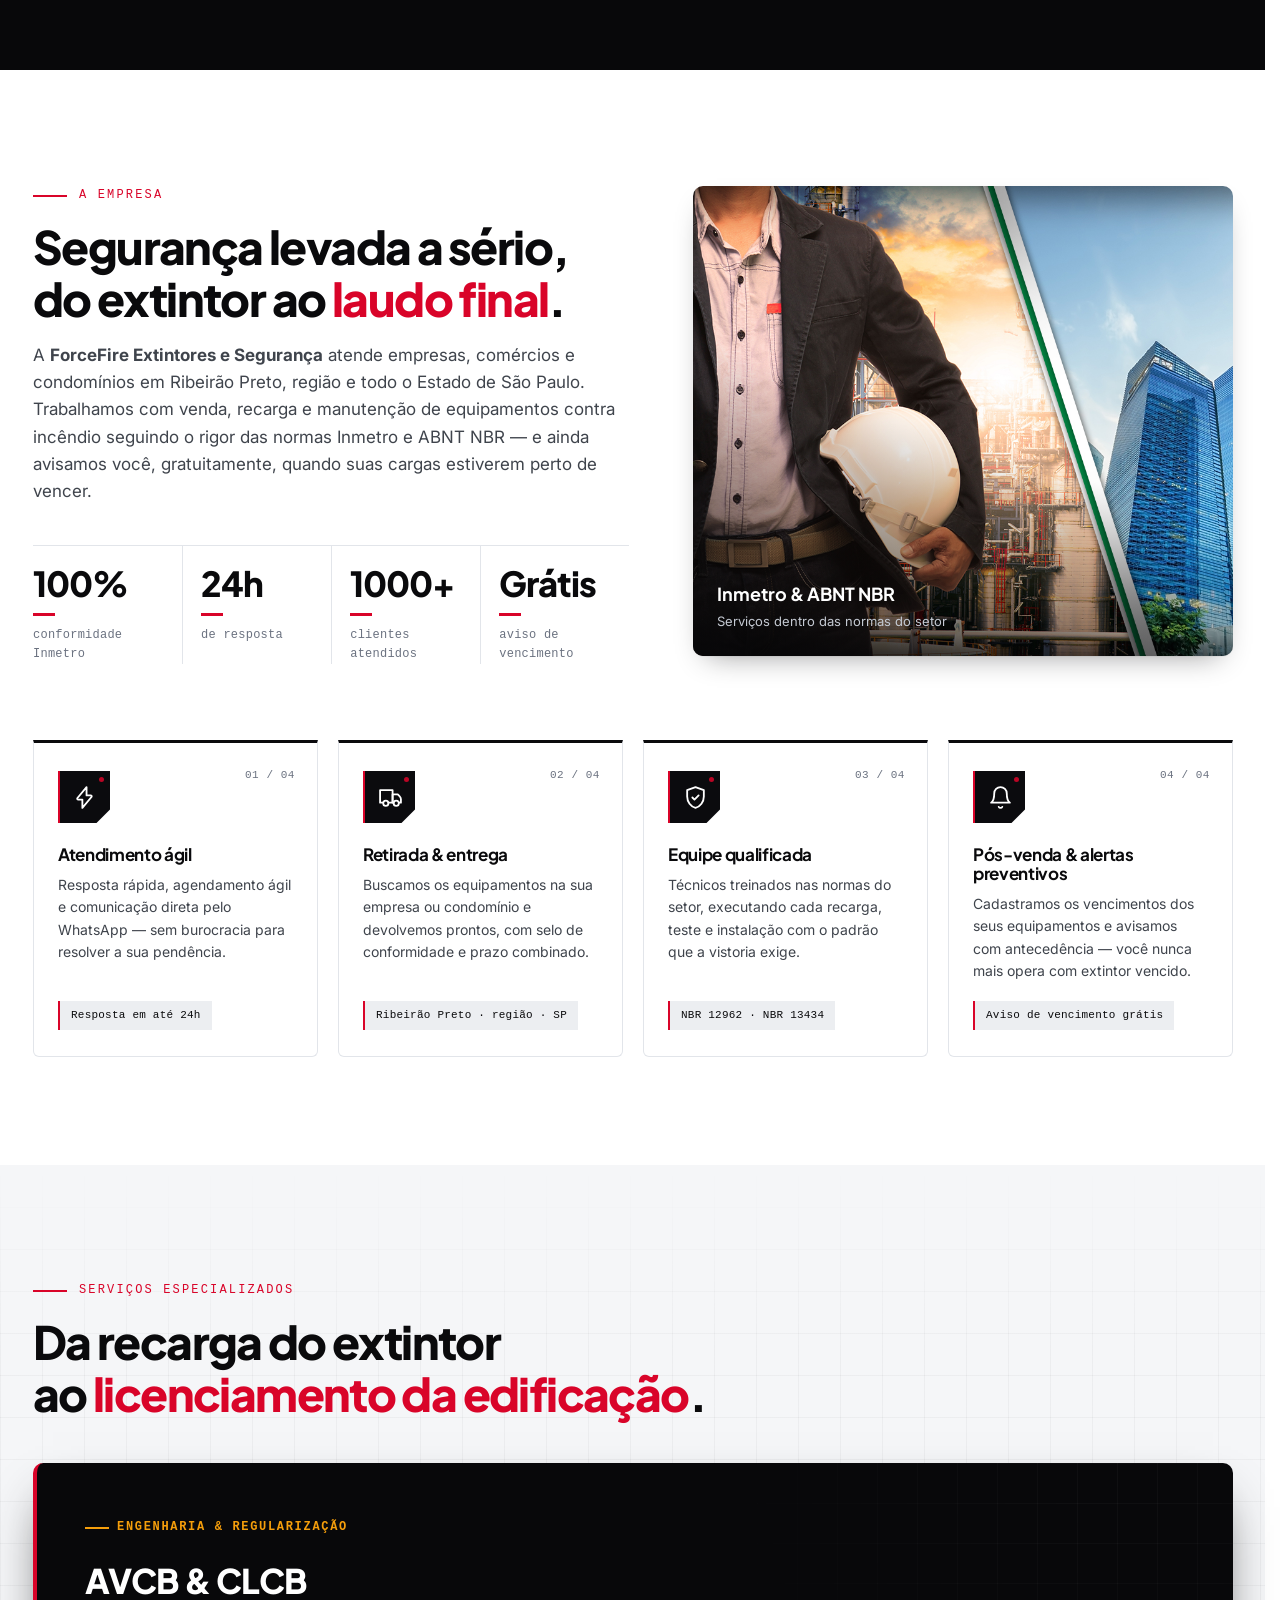
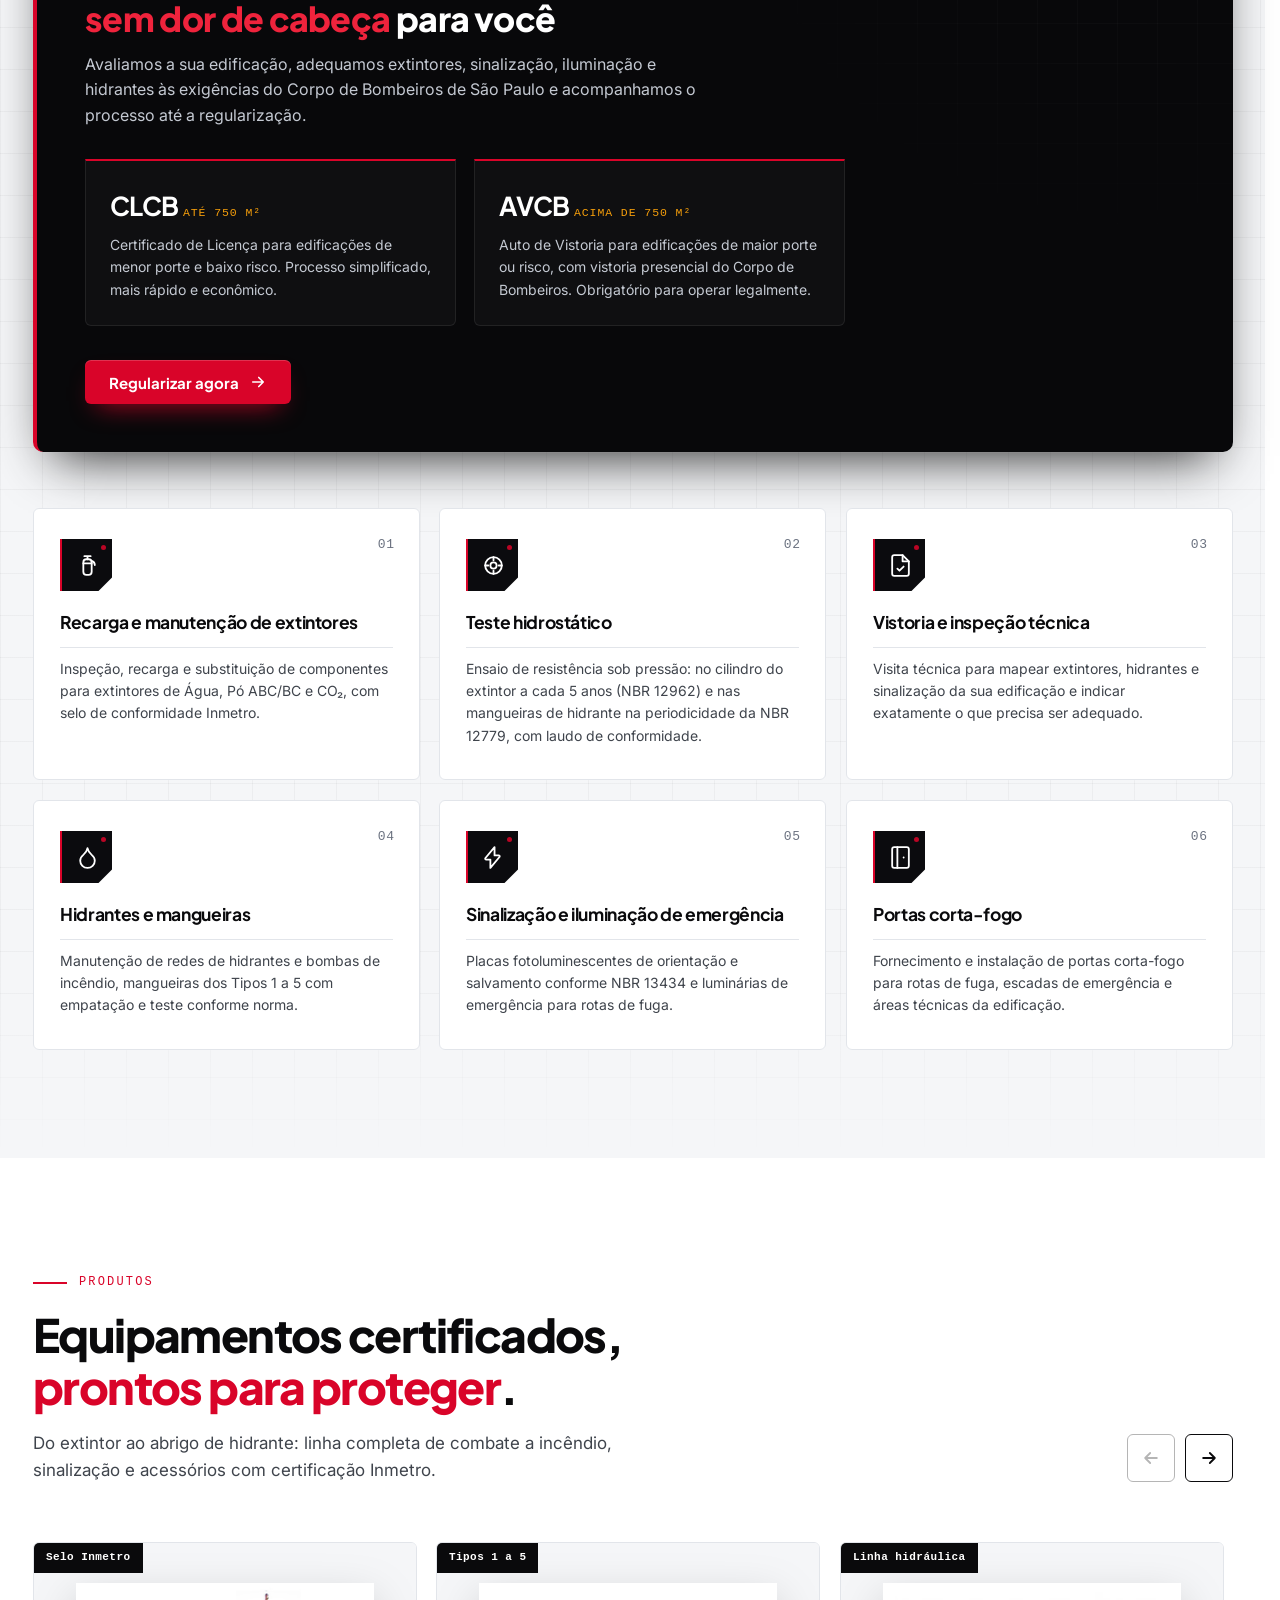
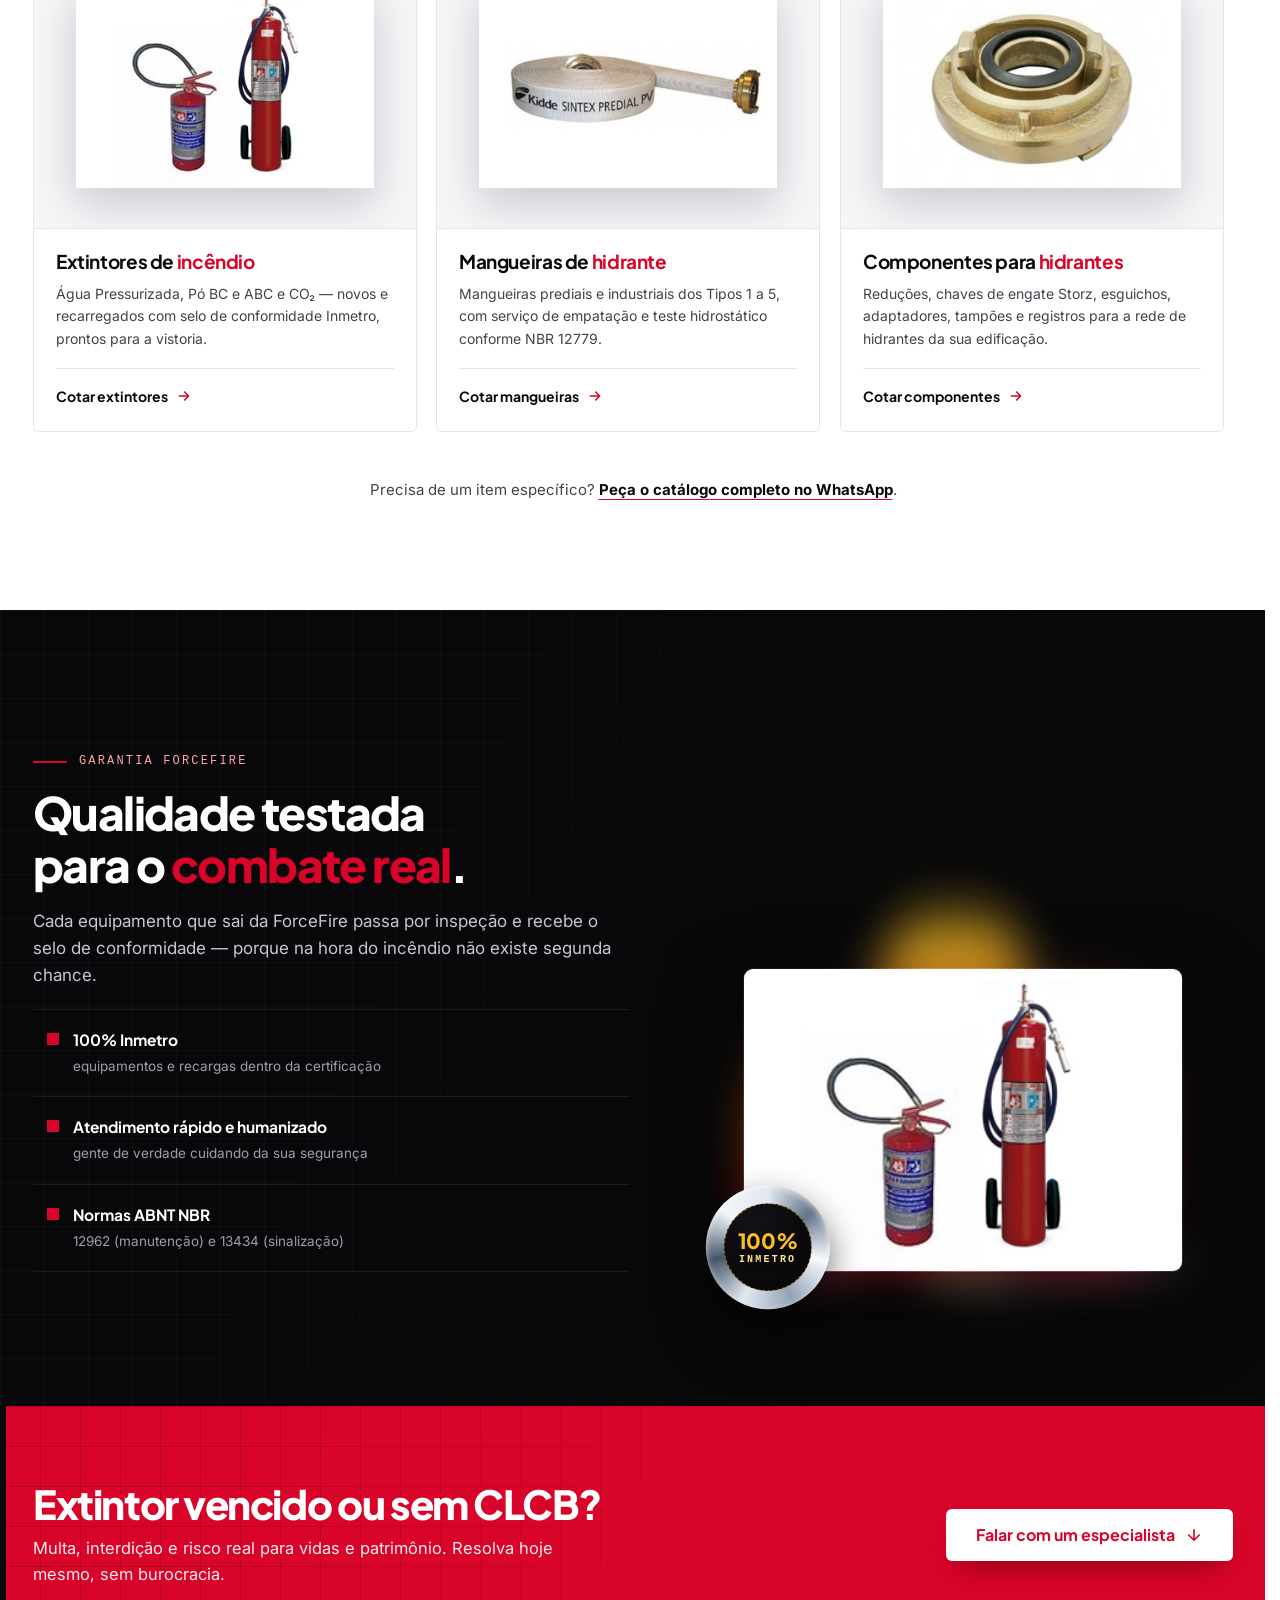
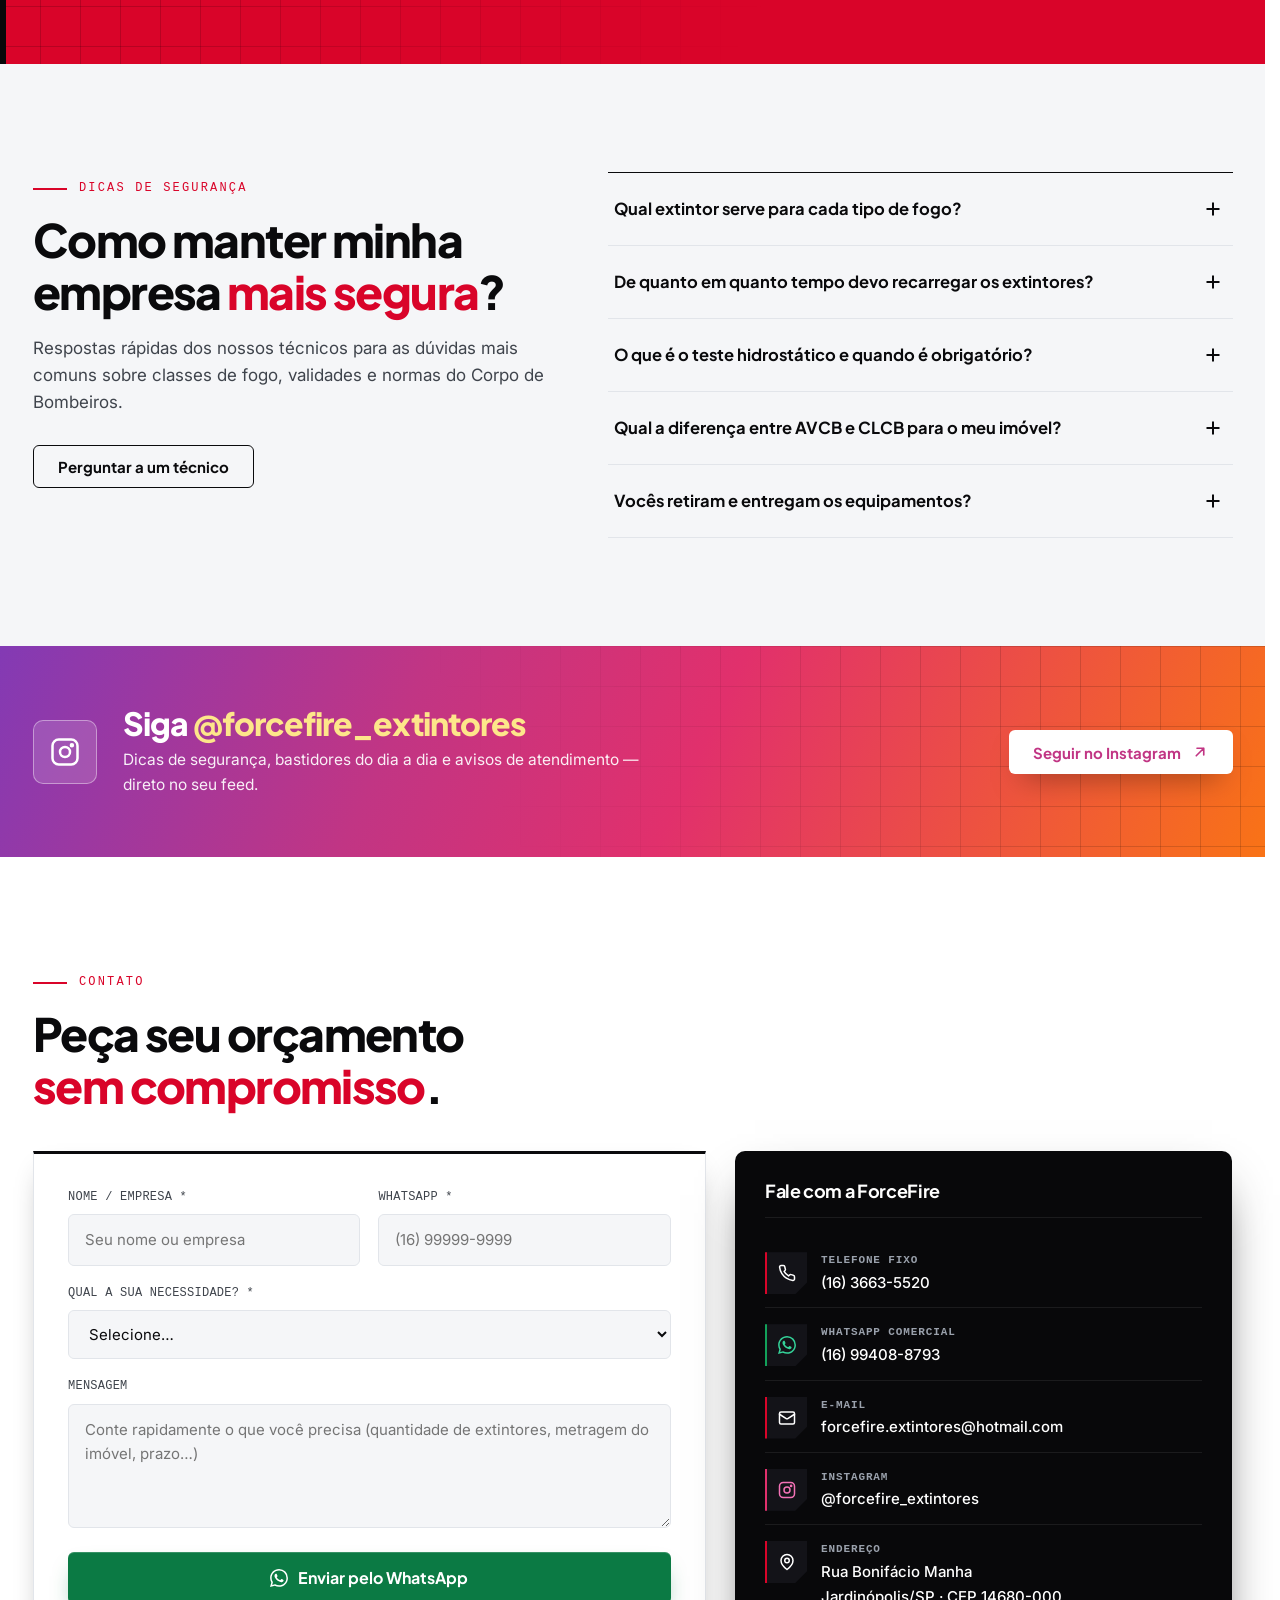
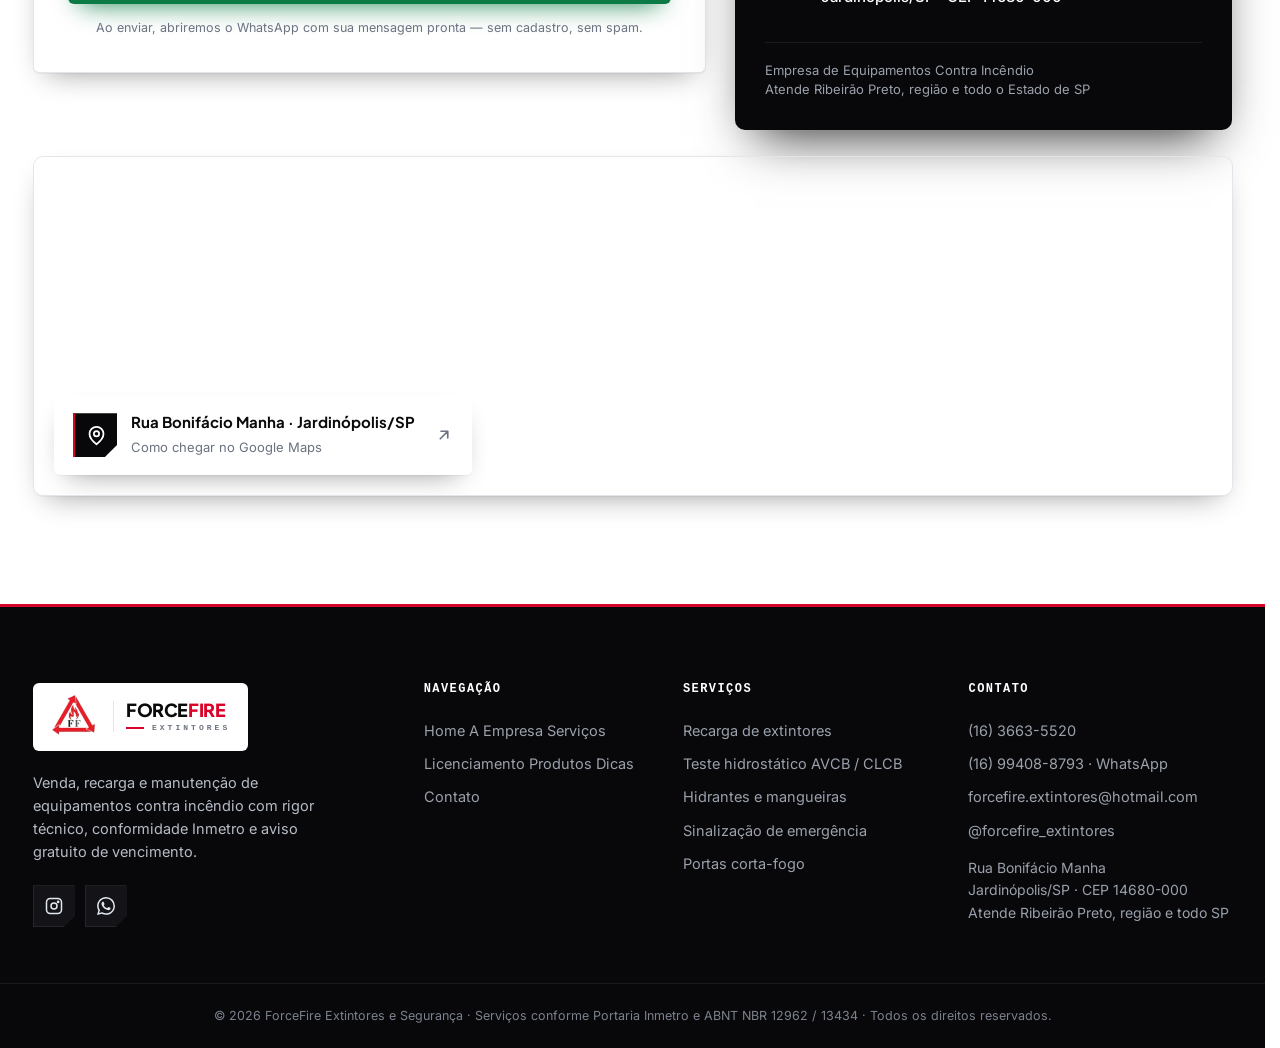
==== commit 4c7a9711: "Usa a logomarca oficial da ForceFire Substitui a versão que havia sido redesenhada pela arte oficial" ====
--- a/index.html
+++ b/index.html
@@ -24,7 +24,7 @@
   <meta property="og:url" content="https://viniciusextremxd.github.io/forcefire-extintores/">
   <meta property="og:image" content="https://viniciusextremxd.github.io/forcefire-extintores/img/banner002.jpg">
 
-  <link rel="icon" type="image/svg+xml" href="img/favicon.svg?v=3">
+  <link rel="icon" type="image/png" href="img/favicon.png?v=1">
 
   <!-- Fonts -->
   <link rel="preconnect" href="https://fonts.googleapis.com">
@@ -42,7 +42,7 @@
     "description": "Empresa de equipamentos contra incêndio: venda, recarga e manutenção de extintores, mangueiras, sinalização e regularização AVCB/CLCB.",
     "telephone": "+55-16-3663-5520",
     "email": "forcefire.extintores@hotmail.com",
-    "image": "https://viniciusextremxd.github.io/forcefire-extintores/img/logo-ff.svg",
+    "image": "https://viniciusextremxd.github.io/forcefire-extintores/img/logo-forcefire.png",
     "areaServed": "Ribeirão Preto, região e Estado de São Paulo",
     "address": {
       "@type": "PostalAddress",
@@ -108,7 +108,7 @@
   <header class="header" id="header">
     <div class="container header-inner">
       <a href="#home" class="brand" aria-label="ForceFire Extintores - Início">
-        <img class="brand-icon" src="img/logo-ff.svg?v=3" alt="ForceFire Logo" width="68" height="64" fetchpriority="high">
+        <img class="brand-icon" src="img/logo-forcefire-180.png?v=1" alt="ForceFire Extintores" width="204" height="180" fetchpriority="high">
         <span class="brand-text">
           <b class="brand-name">FORCE<i>FIRE</i></b>
           <span class="brand-sub">Extintores</span>
@@ -766,7 +766,7 @@
     <div class="container footer-grid">
       <div class="footer-brand">
         <div class="footer-logo">
-          <img class="brand-icon" src="img/logo-ff.svg?v=3" alt="ForceFire Extintores Logo" width="64" height="60" loading="lazy">
+          <img class="brand-icon" src="img/logo-forcefire-180.png?v=1" alt="ForceFire Extintores" width="204" height="180" loading="lazy">
           <span class="brand-text">
             <b class="brand-name">FORCE<i>FIRE</i></b>
             <span class="brand-sub">Extintores</span>
--- a/css/style.css
+++ b/css/style.css
@@ -167,9 +167,11 @@
 
 /* Marca: ícone + wordmark com respiro e divisor — logo aumentada e destacada */
 .brand { display: flex; align-items: center; gap: 16px; padding-right: 4px; }
-.brand-icon { height: 64px; width: auto; flex: 0 0 auto; transition: height 0.35s var(--ease-out), transform 0.35s var(--ease-spring); }
+/* A arte oficial tem margem interna própria, então a altura aqui é maior do
+   que a marca aparenta em tela — calibrado para equilibrar com o wordmark. */
+.brand-icon { height: 72px; width: auto; flex: 0 0 auto; transition: height 0.35s var(--ease-out), transform 0.35s var(--ease-spring); }
 .brand-icon:hover { transform: scale(1.06); }
-.header.is-scrolled .brand-icon { height: 50px; }
+.header.is-scrolled .brand-icon { height: 56px; }
 .brand-text {
   display: flex; flex-direction: column; line-height: 1;
   padding-left: 16px; border-left: 1.5px solid var(--line);
@@ -1195,8 +1197,8 @@
   .topbar-insta { display: none; }
 
   /* Header / Brand */
-  .brand-icon { height: 48px; }
-  .header.is-scrolled .brand-icon { height: 42px; }
+  .brand-icon { height: 54px; }
+  .header.is-scrolled .brand-icon { height: 46px; }
   .brand-text { padding-left: 12px; }
   .brand-name { font-size: 18px; }
   .header-cta { display: none; }
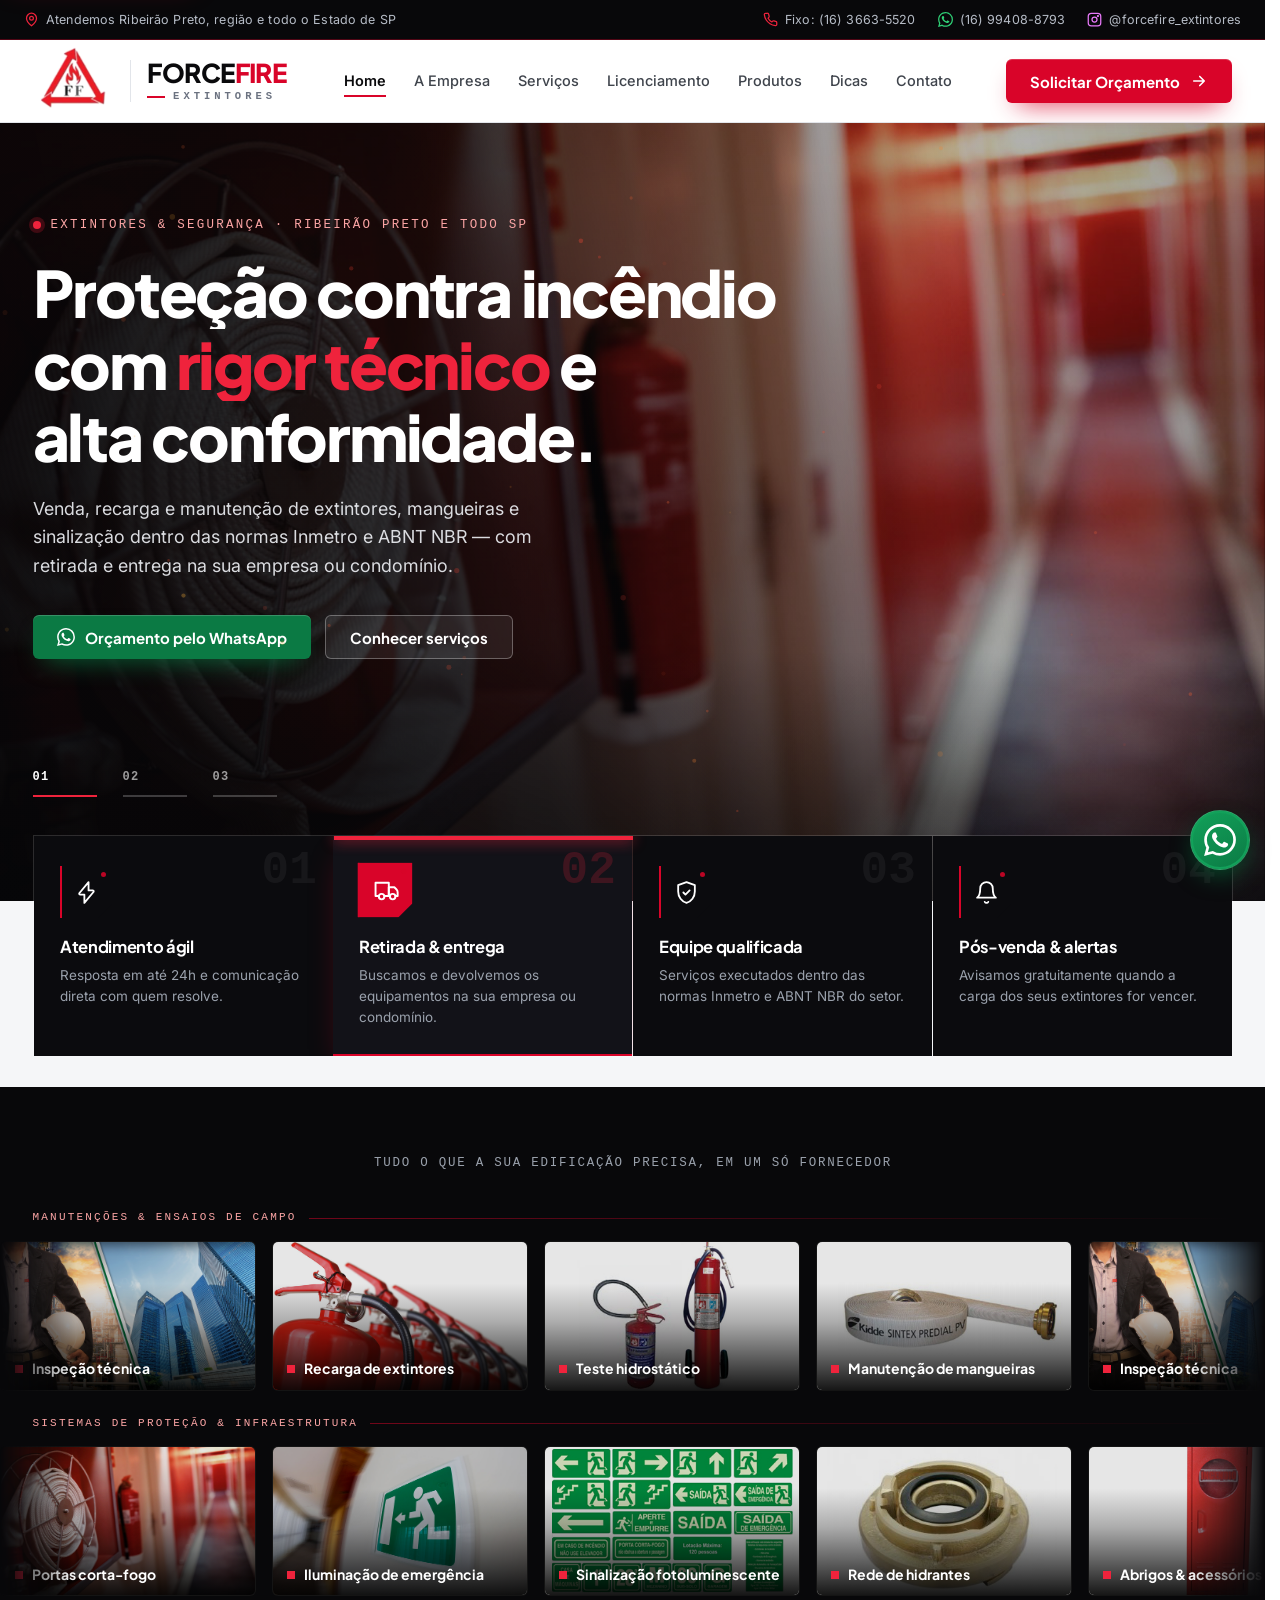
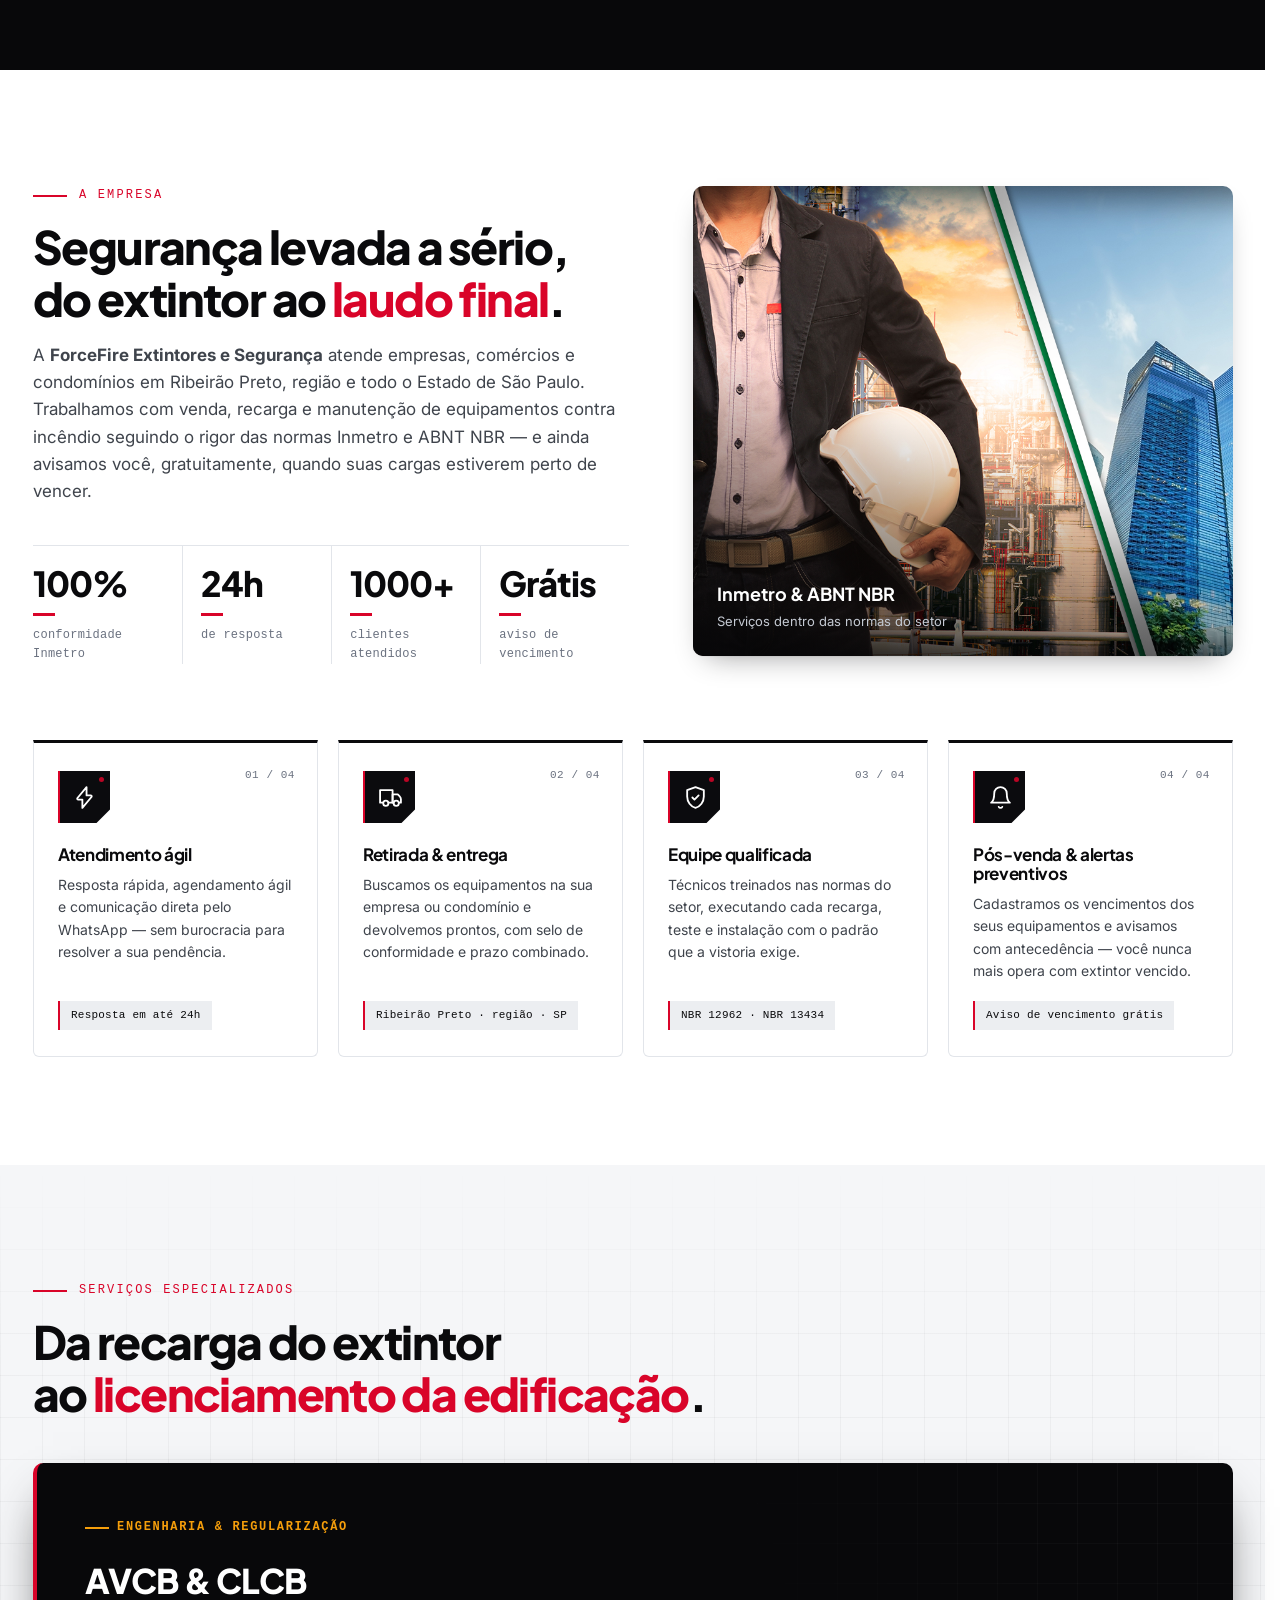
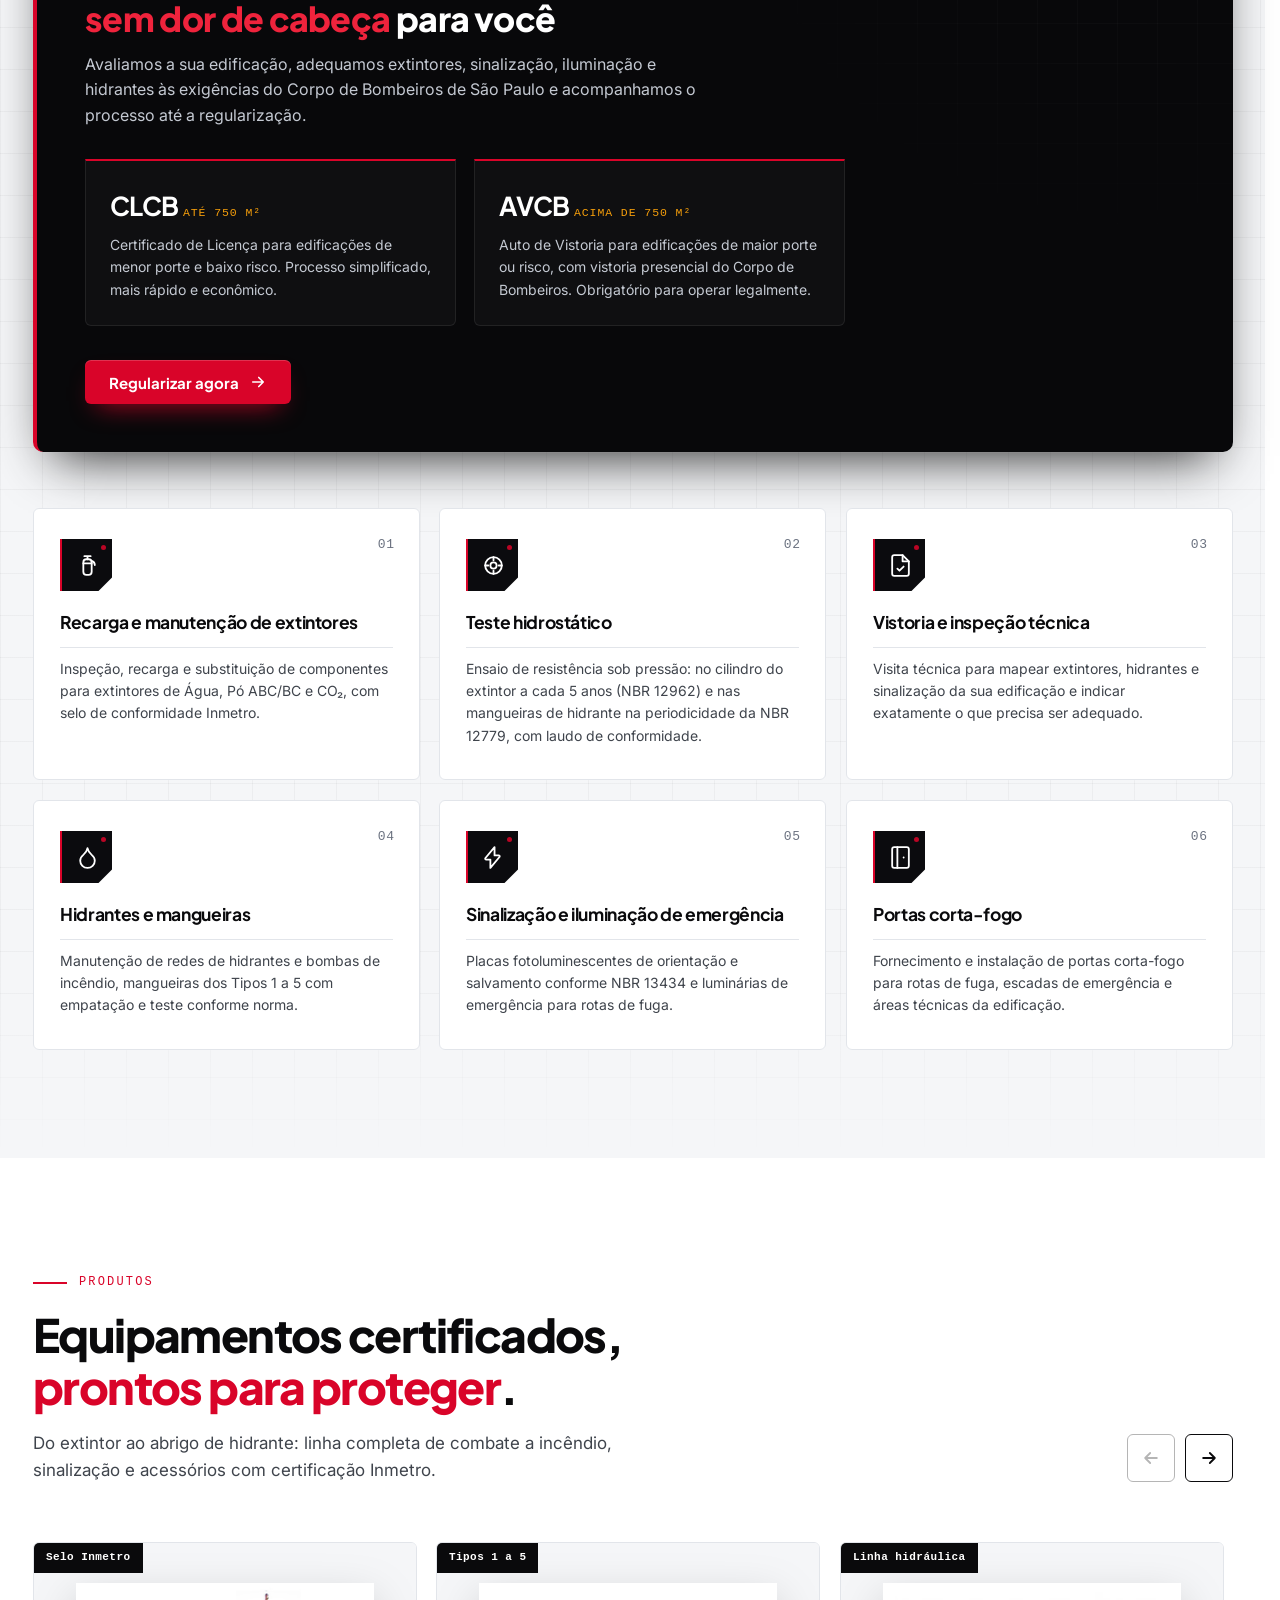
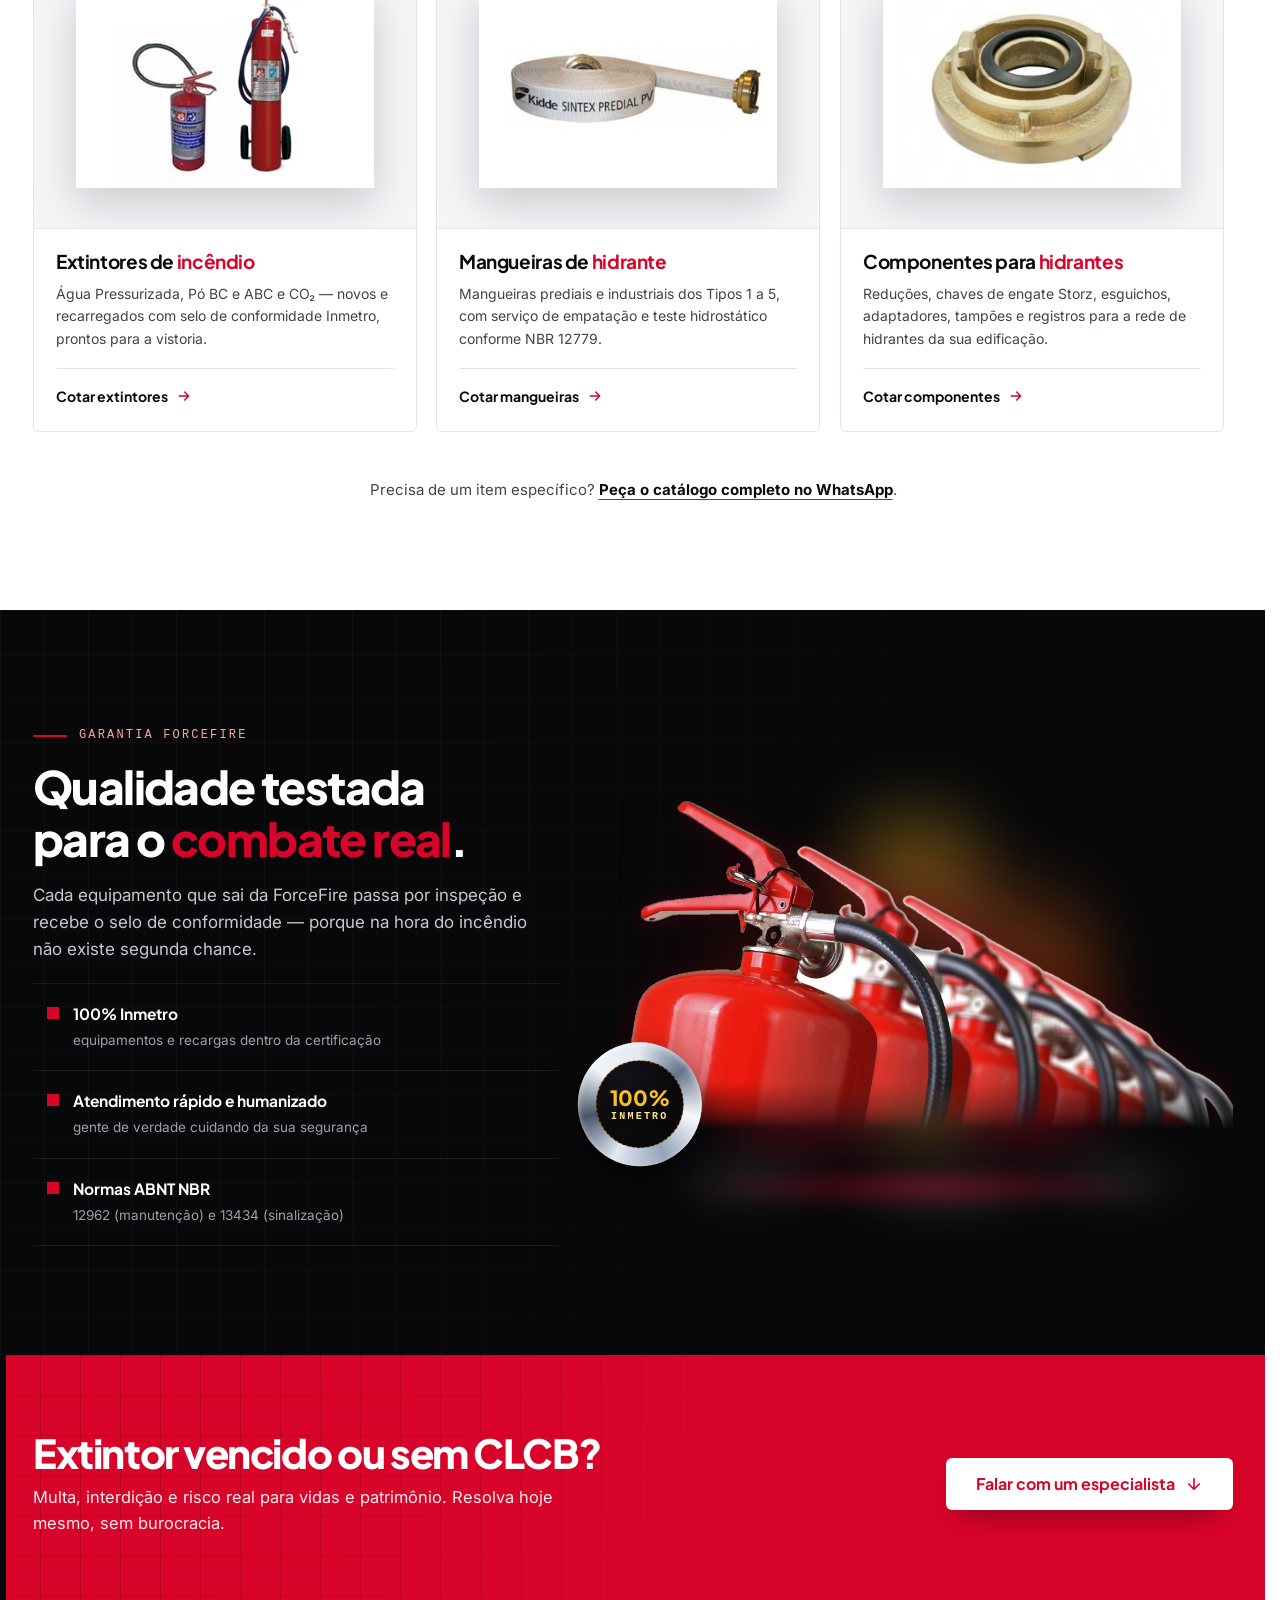
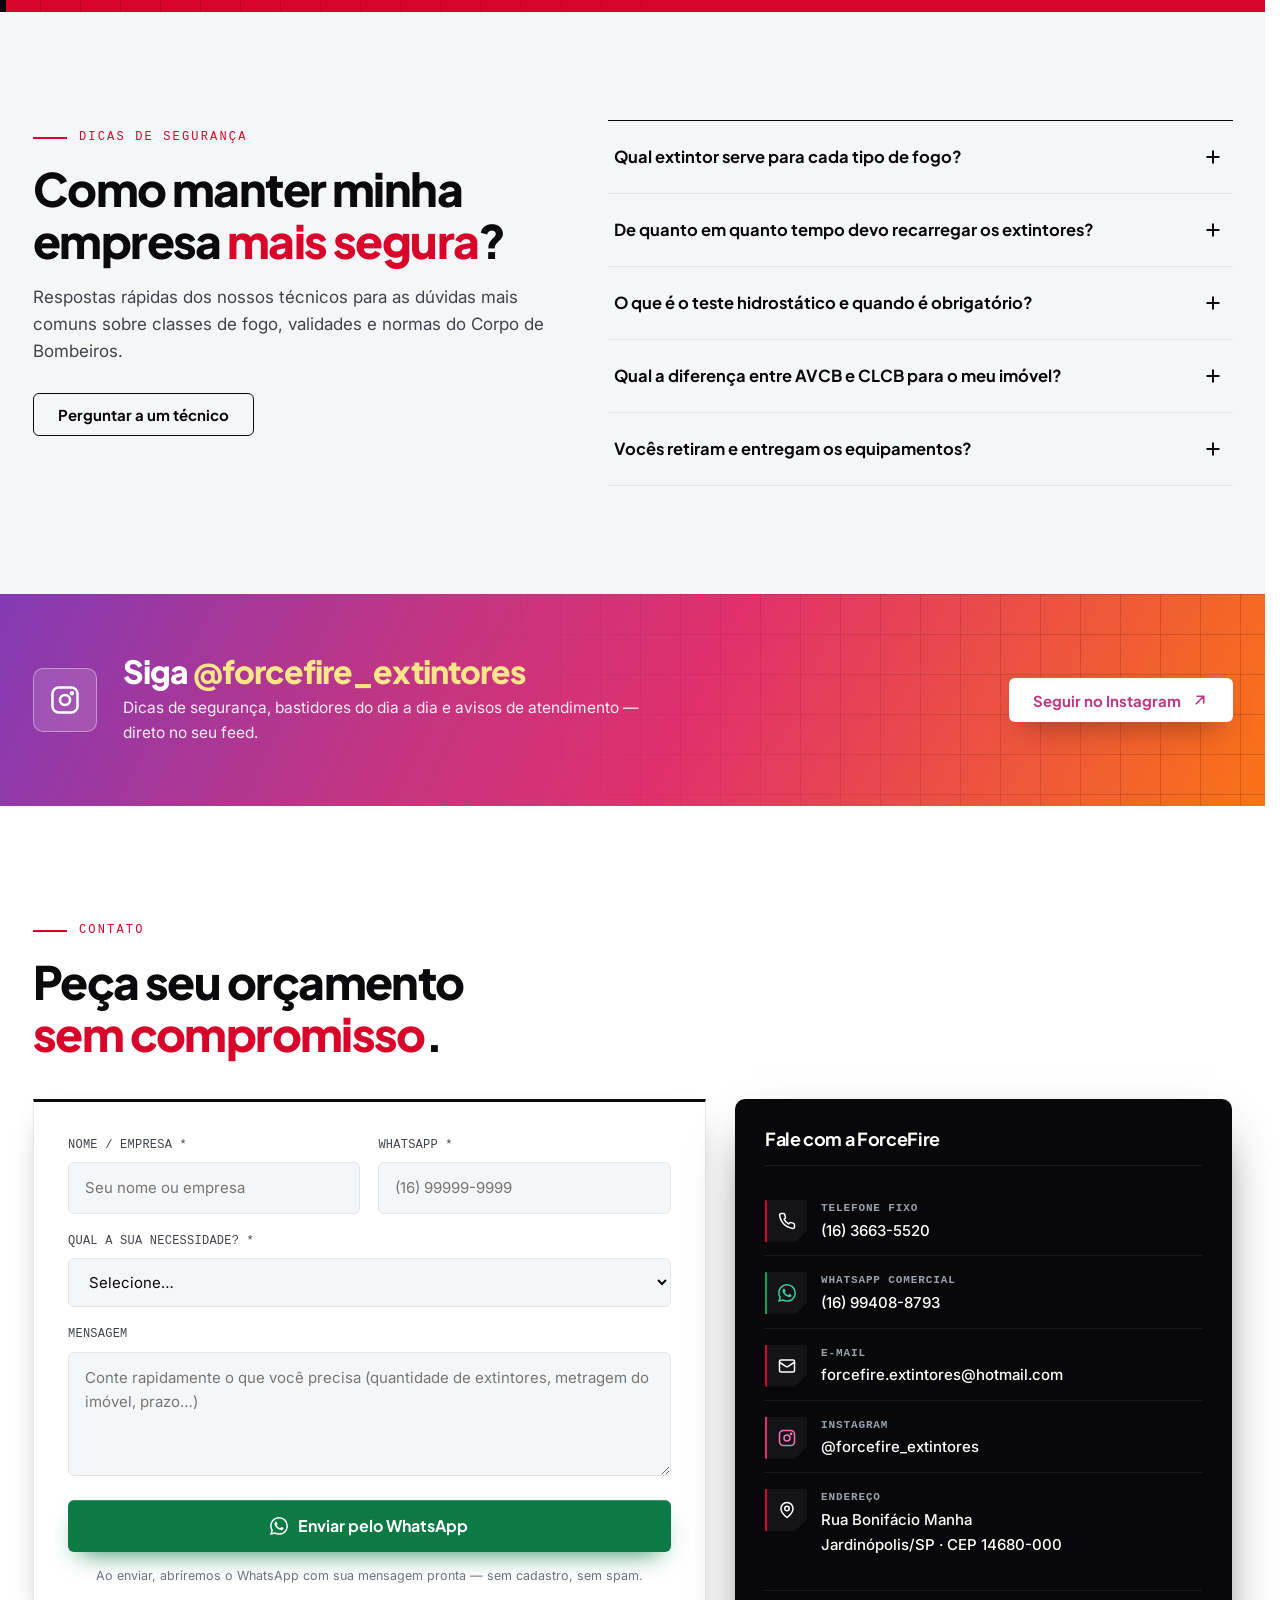
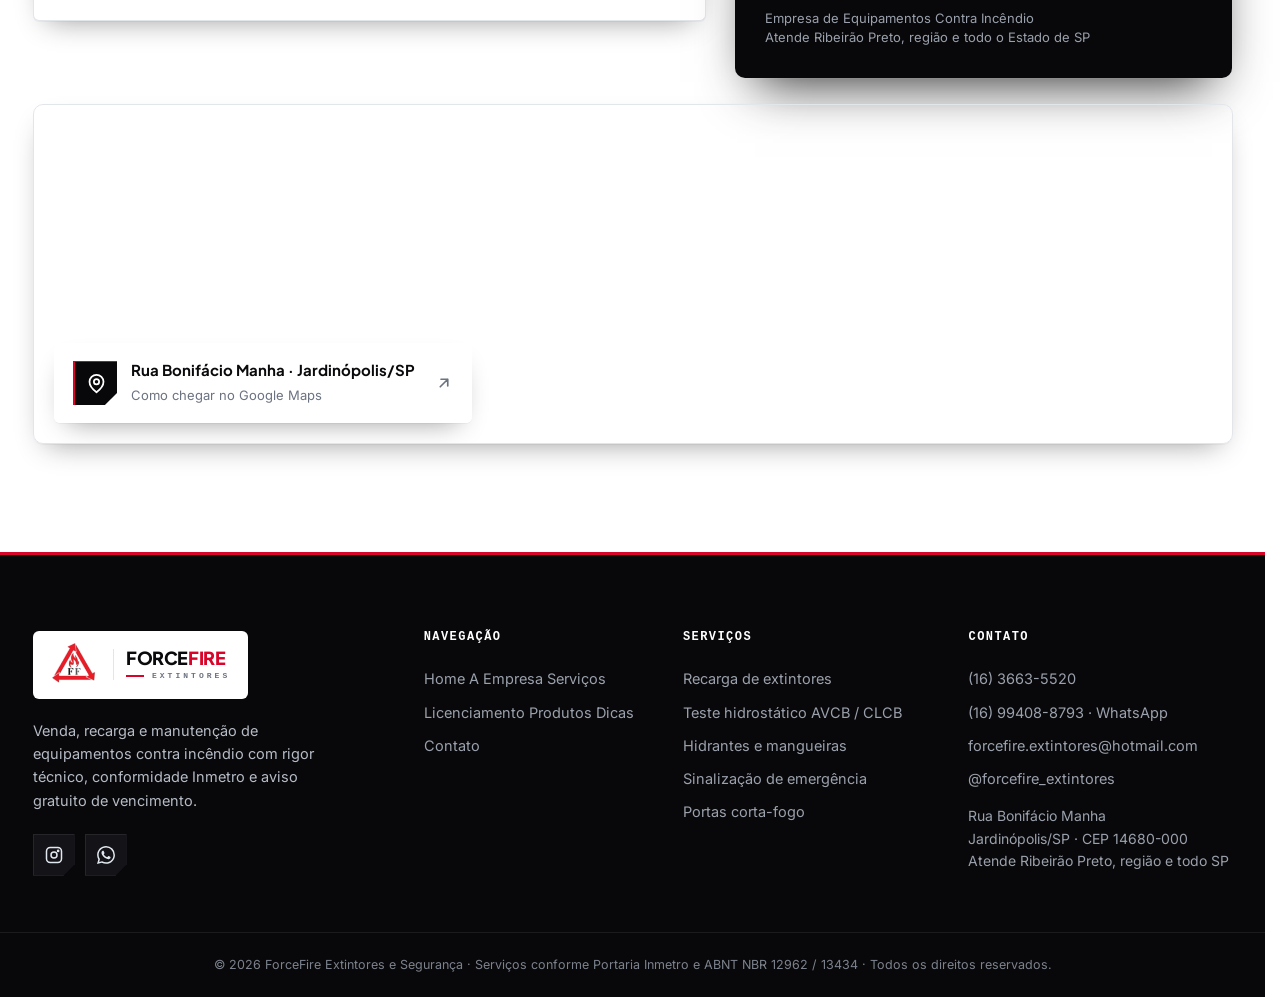
==== commit d0ee6b19: "Seção de garantia: foto em alta, recortada e maior A foto anterior tinha 357x246 e era exibida a 440" ====
--- a/index.html
+++ b/index.html
@@ -574,7 +574,7 @@
           <!-- Foto + selo no mesmo contêiner: o selo fica carimbado na quina
                inferior esquerda da imagem e flutua junto com ela. -->
           <figure class="stage-photo">
-            <img class="stage-ext" src="img/extintor-01.jpg?v=1" alt="" loading="lazy" decoding="async">
+            <img class="stage-ext" src="img/extintores-forcefire.webp?v=1" alt="" width="1100" height="585" loading="lazy" decoding="async">
             <div class="stage-seal">
               <span class="seal-ring"></span>
               <span class="seal-core">100%<i>Inmetro</i></span>
--- a/css/style.css
+++ b/css/style.css
@@ -928,7 +928,7 @@
   mask-image: linear-gradient(115deg, #000 26%, transparent 72%);
   pointer-events: none;
 }
-.selo-grid { display: grid; grid-template-columns: 1.05fr 0.95fr; gap: 64px; align-items: center; position: relative; z-index: 1; }
+.selo-grid { display: grid; grid-template-columns: 0.92fr 1.08fr; gap: 56px; align-items: center; position: relative; z-index: 1; }
 .selo-kicker { color: #fca5a5; }
 .selo-title { color: #fff; }
 .selo-title em { color: var(--red-light); }
@@ -944,11 +944,13 @@
 .selo-list b { display: block; color: #fff; font-family: var(--font-head); font-size: 15.5px; }
 .selo-list span { font-size: 13.5px; color: var(--text-inv-mut); }
 
-.selo-stage { position: relative; min-height: 580px; display: flex; align-items: flex-end; justify-content: center; }
+.selo-stage { position: relative; min-height: 470px; display: flex; align-items: center; justify-content: center; }
 .stage-floor { position: absolute; left: 50%; bottom: 6px; transform: translateX(-50%); width: 78%; height: 46px; border-radius: 50%; background: radial-gradient(ellipse at center, rgba(217,4,41,0.35), rgba(6,6,8,0) 70%); filter: blur(6px); }
 /* As chamas são desenhadas num palco de 300px; escalamos o conjunto a partir
    da base para acompanhar o extintor ampliado, sem remexer cada chama. */
-.stage-flames { position: absolute; left: 50%; bottom: 30px; transform: translateX(-50%) scale(1.5); transform-origin: bottom center; width: 300px; height: 320px; filter: blur(16px); opacity: 0.9; }
+/* Brasa atrás do produto: com a foto recortada, as chamas aparecem POR TRÁS
+   dos extintores — então ficam discretas (glow), não uma névoa por cima. */
+.stage-flames { position: absolute; left: 50%; bottom: 18%; transform: translateX(-50%) scale(1.35); transform-origin: bottom center; width: 300px; height: 320px; filter: blur(26px); opacity: 0.42; }
 .flame { position: absolute; bottom: 0; border-radius: 50% 50% 22% 22% / 62% 62% 30% 30%; mix-blend-mode: screen; transform-origin: bottom center; }
 .flame.f1 { left: 10px; width: 88px; height: 190px; background: linear-gradient(0deg, var(--red) 5%, var(--fire-orange) 55%, transparent 95%); animation: flameDance 2.3s ease-in-out infinite alternate; }
 .flame.f2 { left: 84px; width: 120px; height: 260px; background: linear-gradient(0deg, var(--red-dark) 0%, var(--red-light) 45%, #fbbf24 80%, transparent 97%); animation: flameDance 1.9s ease-in-out 0.3s infinite alternate; }
@@ -957,10 +959,20 @@
 @keyframes flameDance { from { transform: scaleY(1) scaleX(1) skewX(0deg); } 33% { transform: scaleY(1.12) scaleX(0.94) skewX(2.5deg); } 66% { transform: scaleY(0.92) scaleX(1.05) skewX(-2deg); } to { transform: scaleY(1.08) scaleX(0.97) skewX(1.5deg); } }
 /* Contêiner da foto: define o tamanho e flutua — o selo, ancorado nele,
    acompanha o movimento como se estivesse colado na imagem. */
-.stage-photo { position: relative; z-index: 4; width: min(440px, 94%); margin-bottom: 26px; animation: stageFloat 5s ease-in-out infinite alternate; }
-.stage-ext { display: block; width: 100%; height: auto; border-radius: var(--r-lg); border: 1px solid var(--hair-dark); box-shadow: 0 34px 80px rgba(0,0,0,0.65); }
+.stage-photo { position: relative; z-index: 4; width: min(660px, 100%); margin-bottom: 34px; animation: stageFloat 5s ease-in-out infinite alternate; }
+/* A foto tem fundo recortado (PNG/WebP com alfa): nada de moldura, borda ou
+   cartão branco — a sombra segue o contorno real do produto (drop-shadow),
+   e não uma caixa retangular, para o produto assentar no preto da seção. */
+.stage-ext {
+  display: block; width: 100%; height: auto;
+  filter: drop-shadow(0 18px 30px rgba(0,0,0,0.8)) drop-shadow(0 2px 10px rgba(217,4,41,0.22));
+  /* A foto original é cortada na base; sobre o preto isso vira uma linha reta
+     dura. A máscara dissolve o rodapé da imagem no fundo da seção. */
+  -webkit-mask-image: linear-gradient(180deg, #000 86%, rgba(0,0,0,0.45) 95%, transparent 100%);
+  mask-image: linear-gradient(180deg, #000 86%, rgba(0,0,0,0.45) 95%, transparent 100%);
+}
 @keyframes stageFloat { from { transform: translateY(0); } to { transform: translateY(-10px); } }
-.stage-mist { position: absolute; inset: auto 0 0 0; height: 120px; z-index: 3; pointer-events: none; }
+.stage-mist { position: absolute; inset: auto 0 0 0; height: 120px; z-index: 3; pointer-events: none; opacity: 0.4; }
 .stage-mist span { position: absolute; bottom: 0; width: 190px; height: 74px; border-radius: 50%; background: radial-gradient(ellipse at center, rgba(240,242,246,0.28), transparent 70%); filter: blur(18px); }
 .stage-mist span:nth-child(1) { left: 6%; animation: mistDrift 7s ease-in-out infinite alternate; }
 .stage-mist span:nth-child(2) { left: 34%; bottom: -12px; width: 240px; animation: mistDrift 9s ease-in-out 1s infinite alternate-reverse; }
@@ -1349,7 +1361,7 @@
   .selo { padding: 52px 0; }
   .selo-stage { min-height: 380px; }
   .stage-flames { width: 200px; height: 220px; transform: translateX(-50%) scale(1.25); }
-  .stage-photo { width: min(300px, 88%); }
+  .stage-photo { width: 100%; }
   .stage-seal { width: 78px; height: 78px; transform: translate(-20%, 20%); }
   .seal-core { width: 62px; height: 62px; font-size: 15px; }
   .seal-core i { font-size: 8px; }
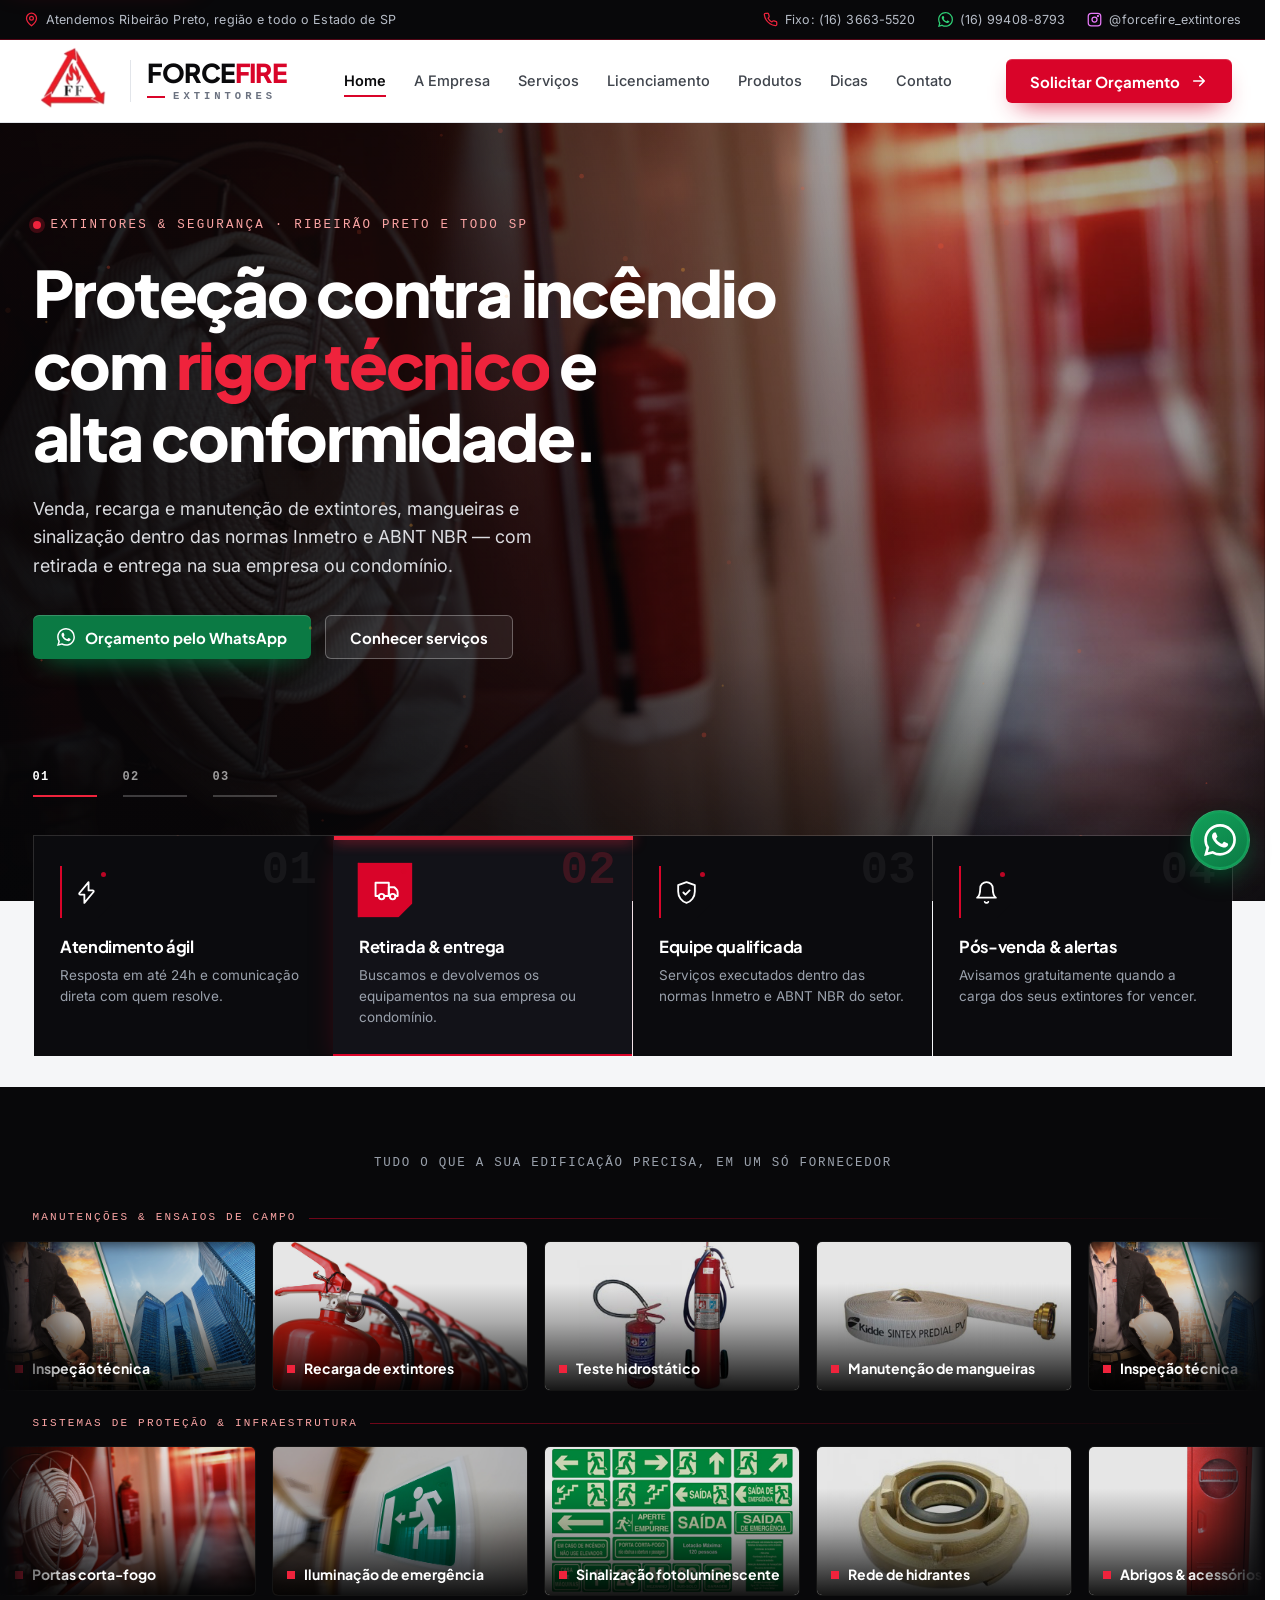
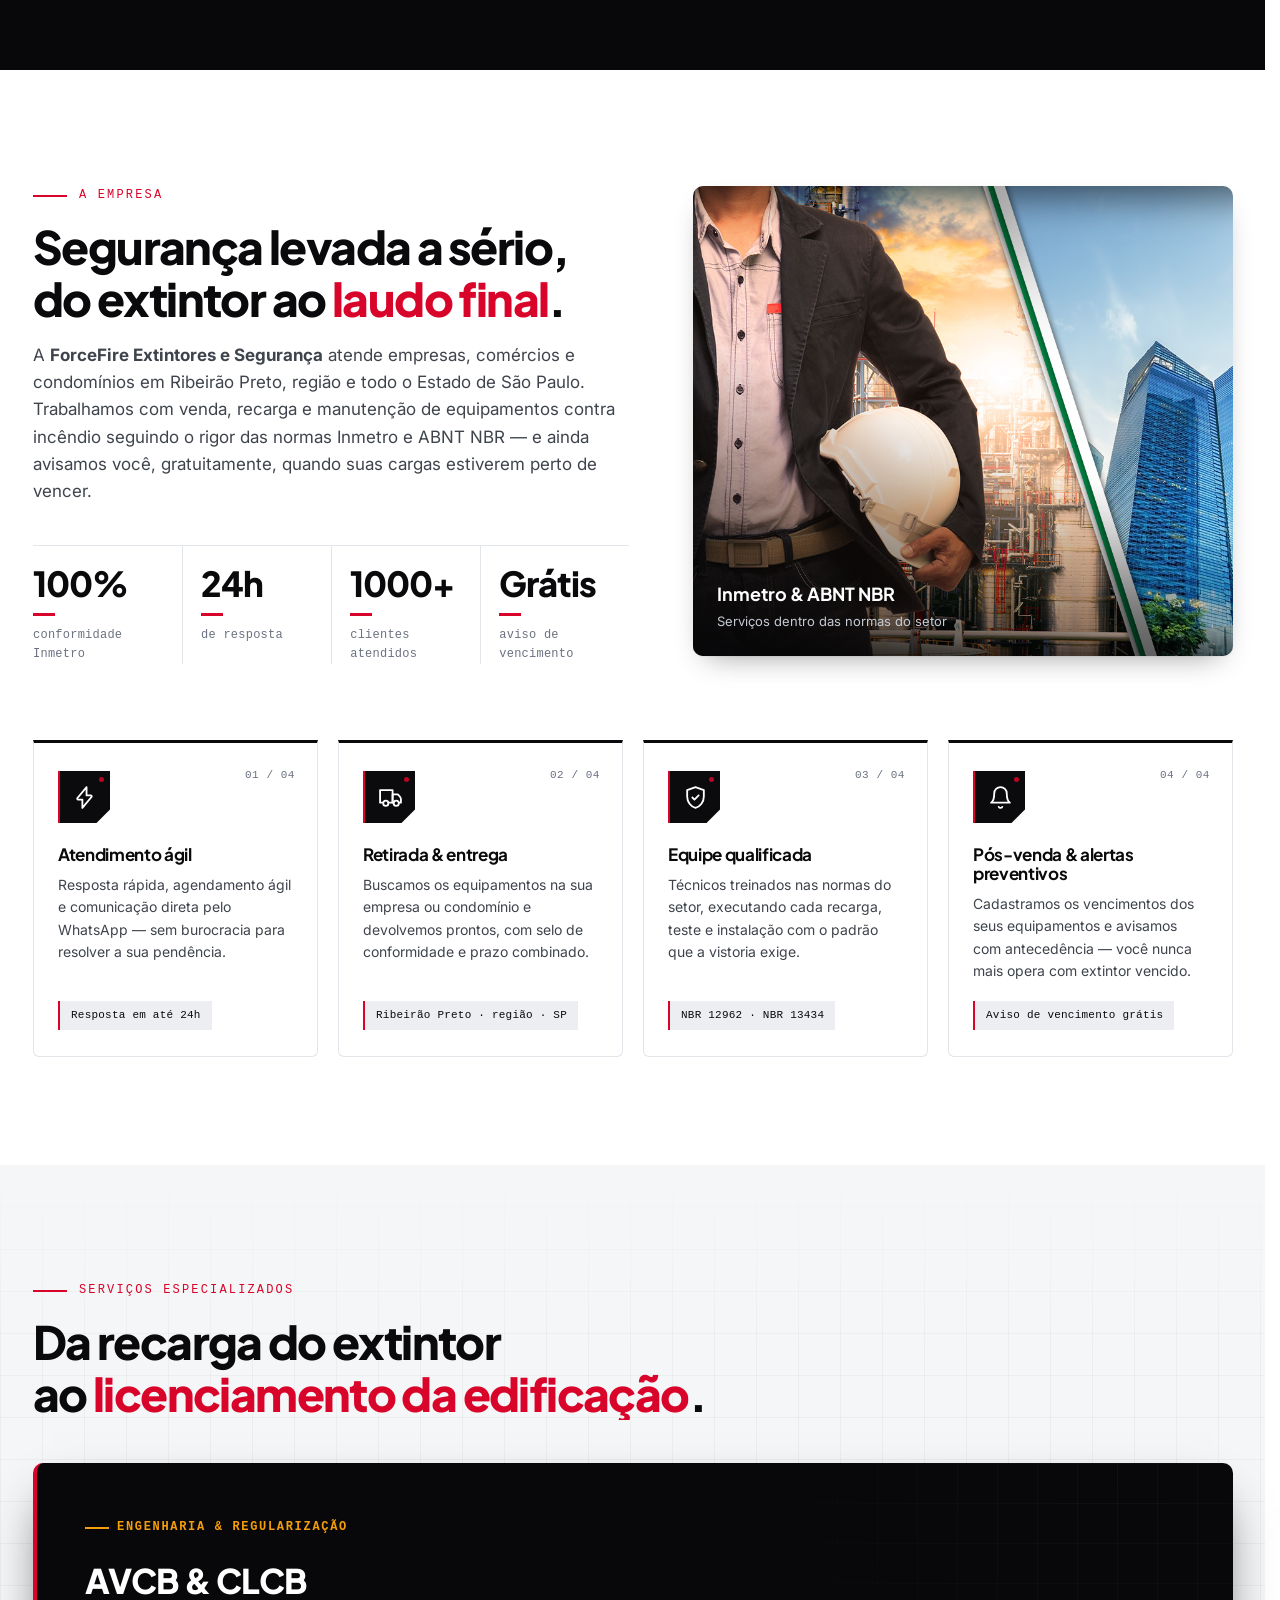
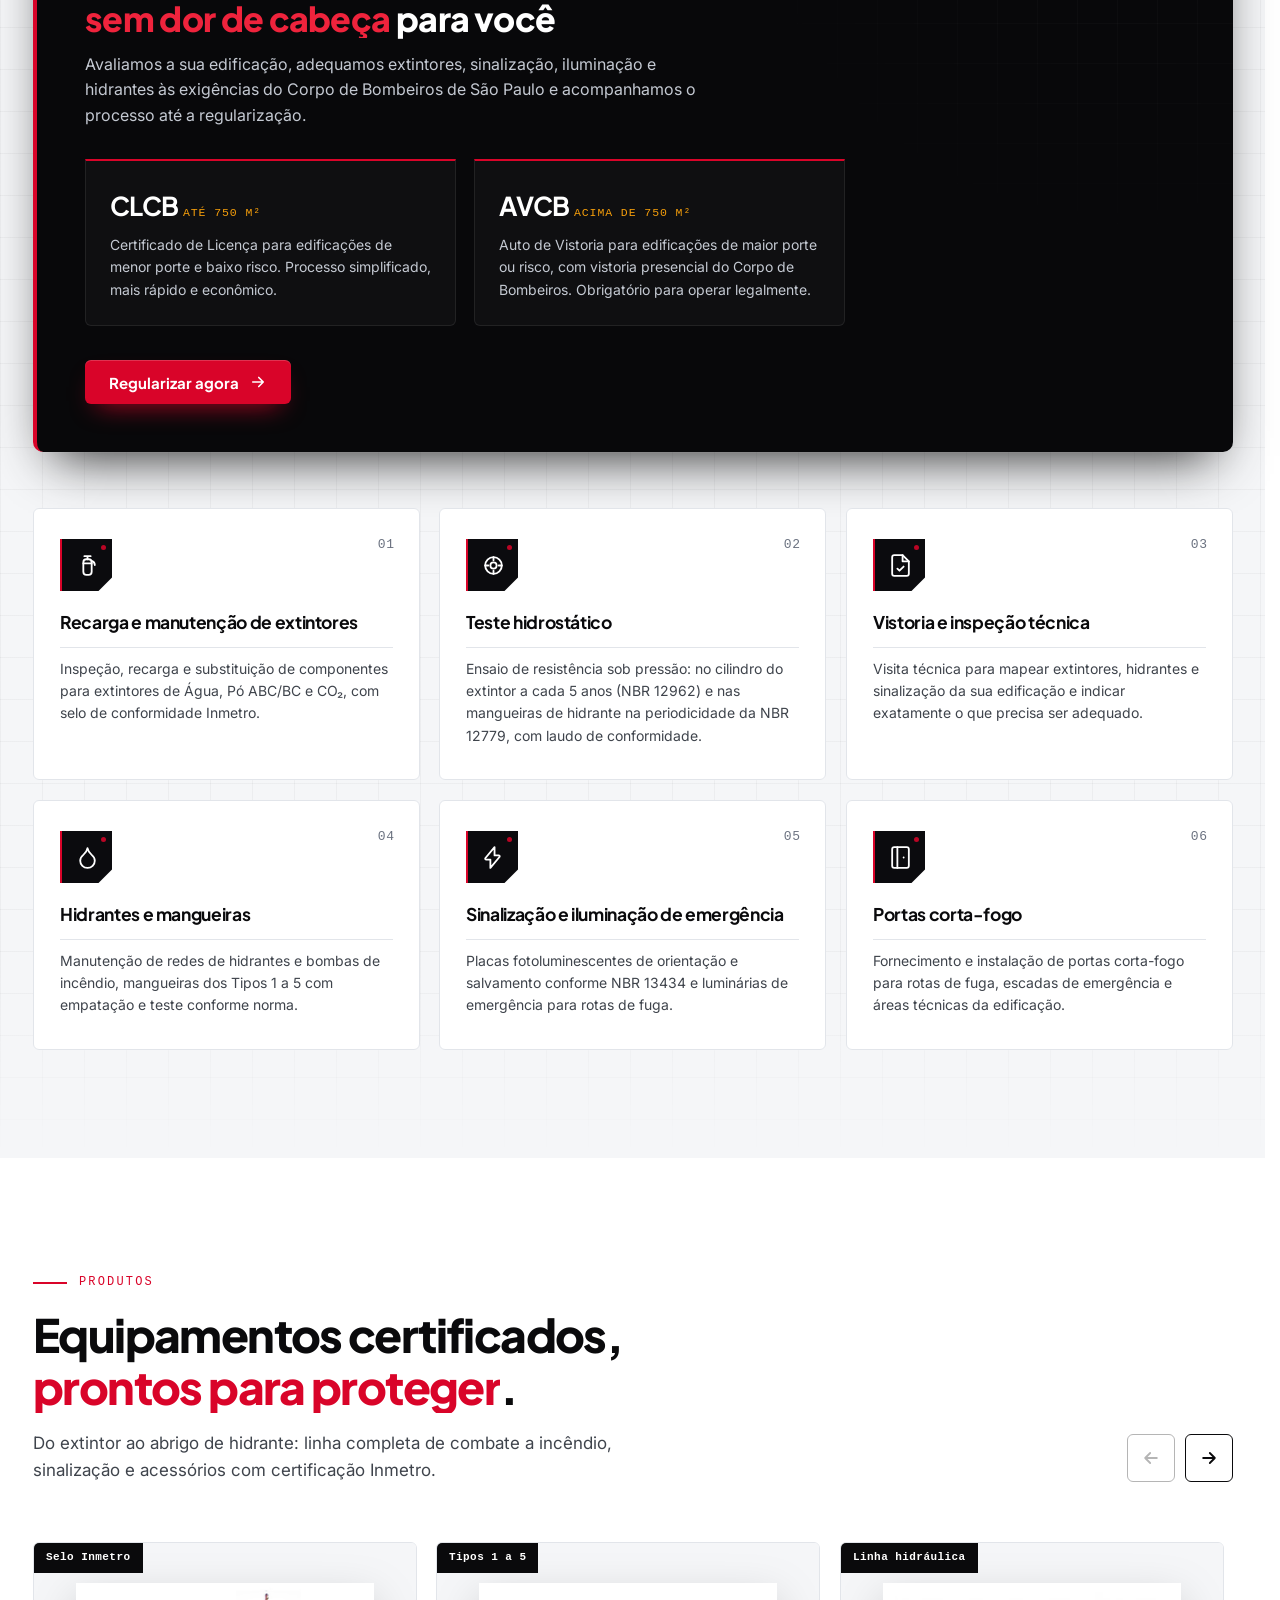
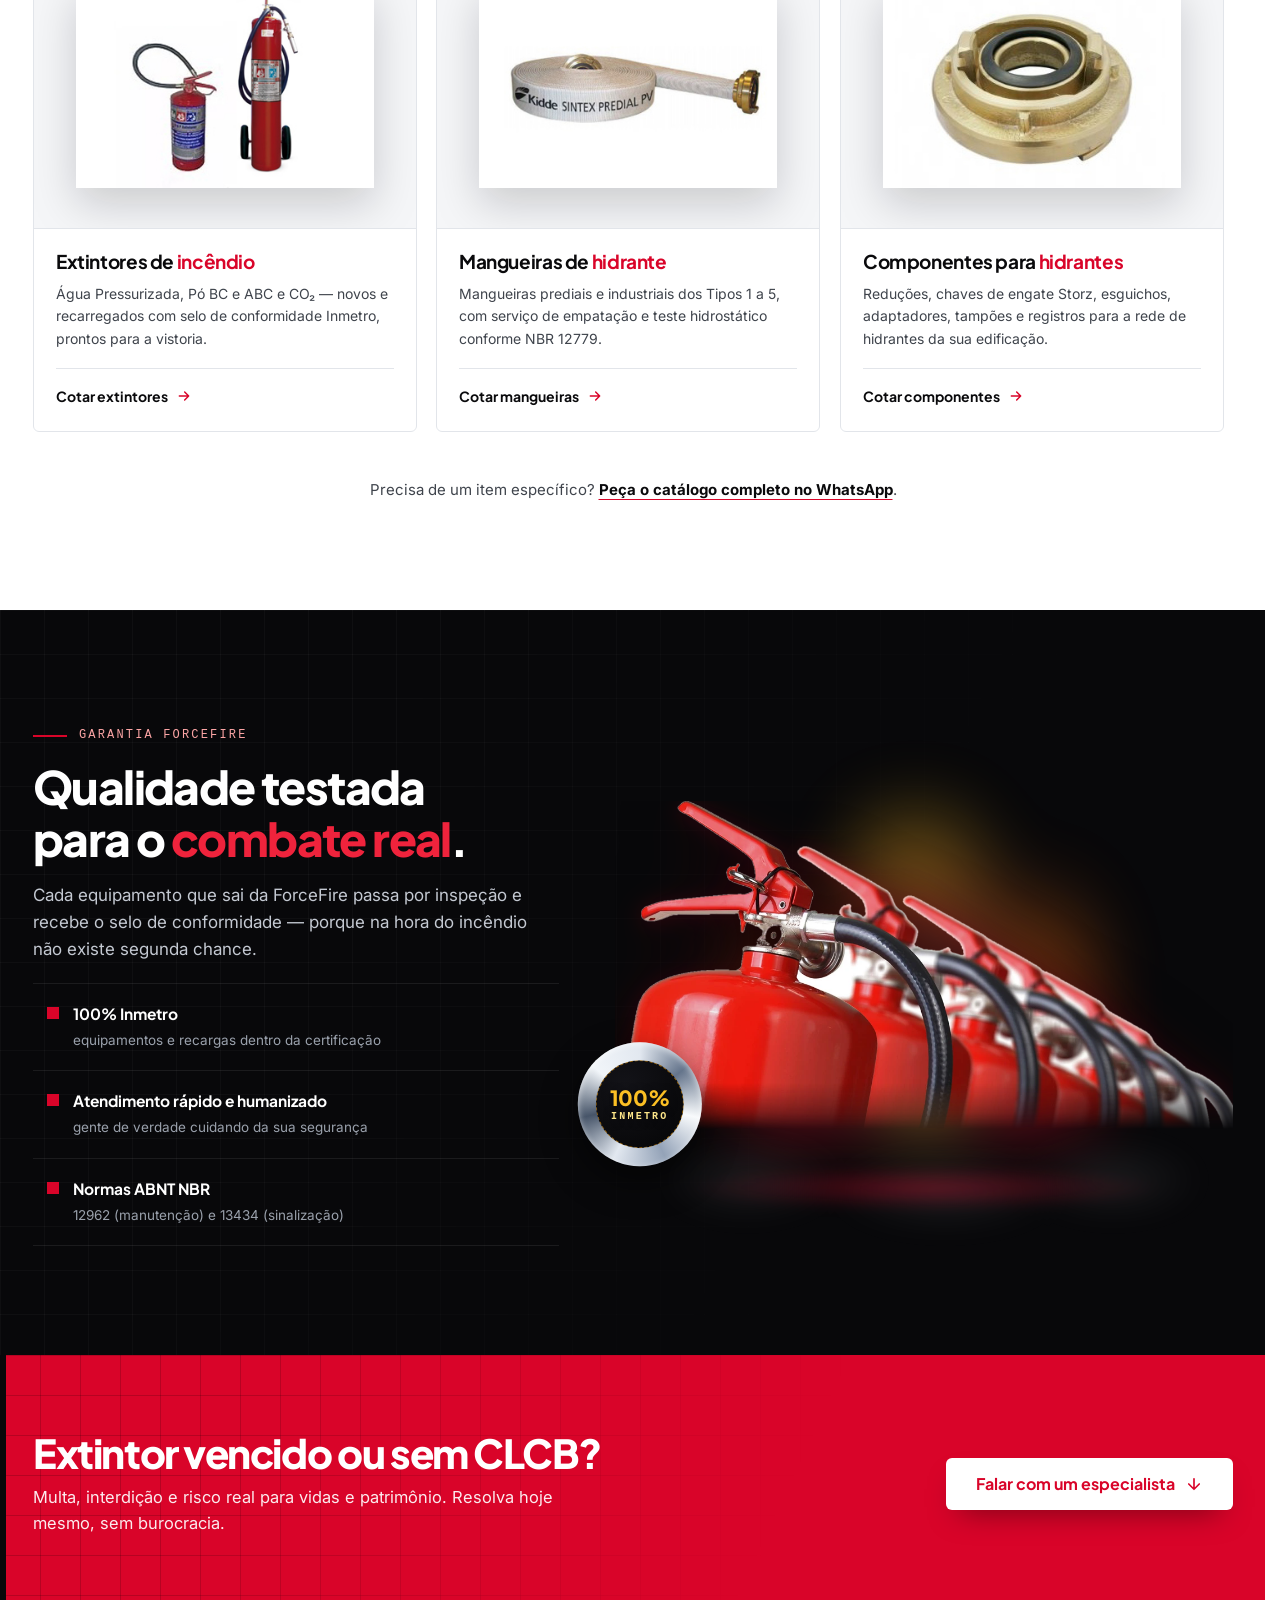
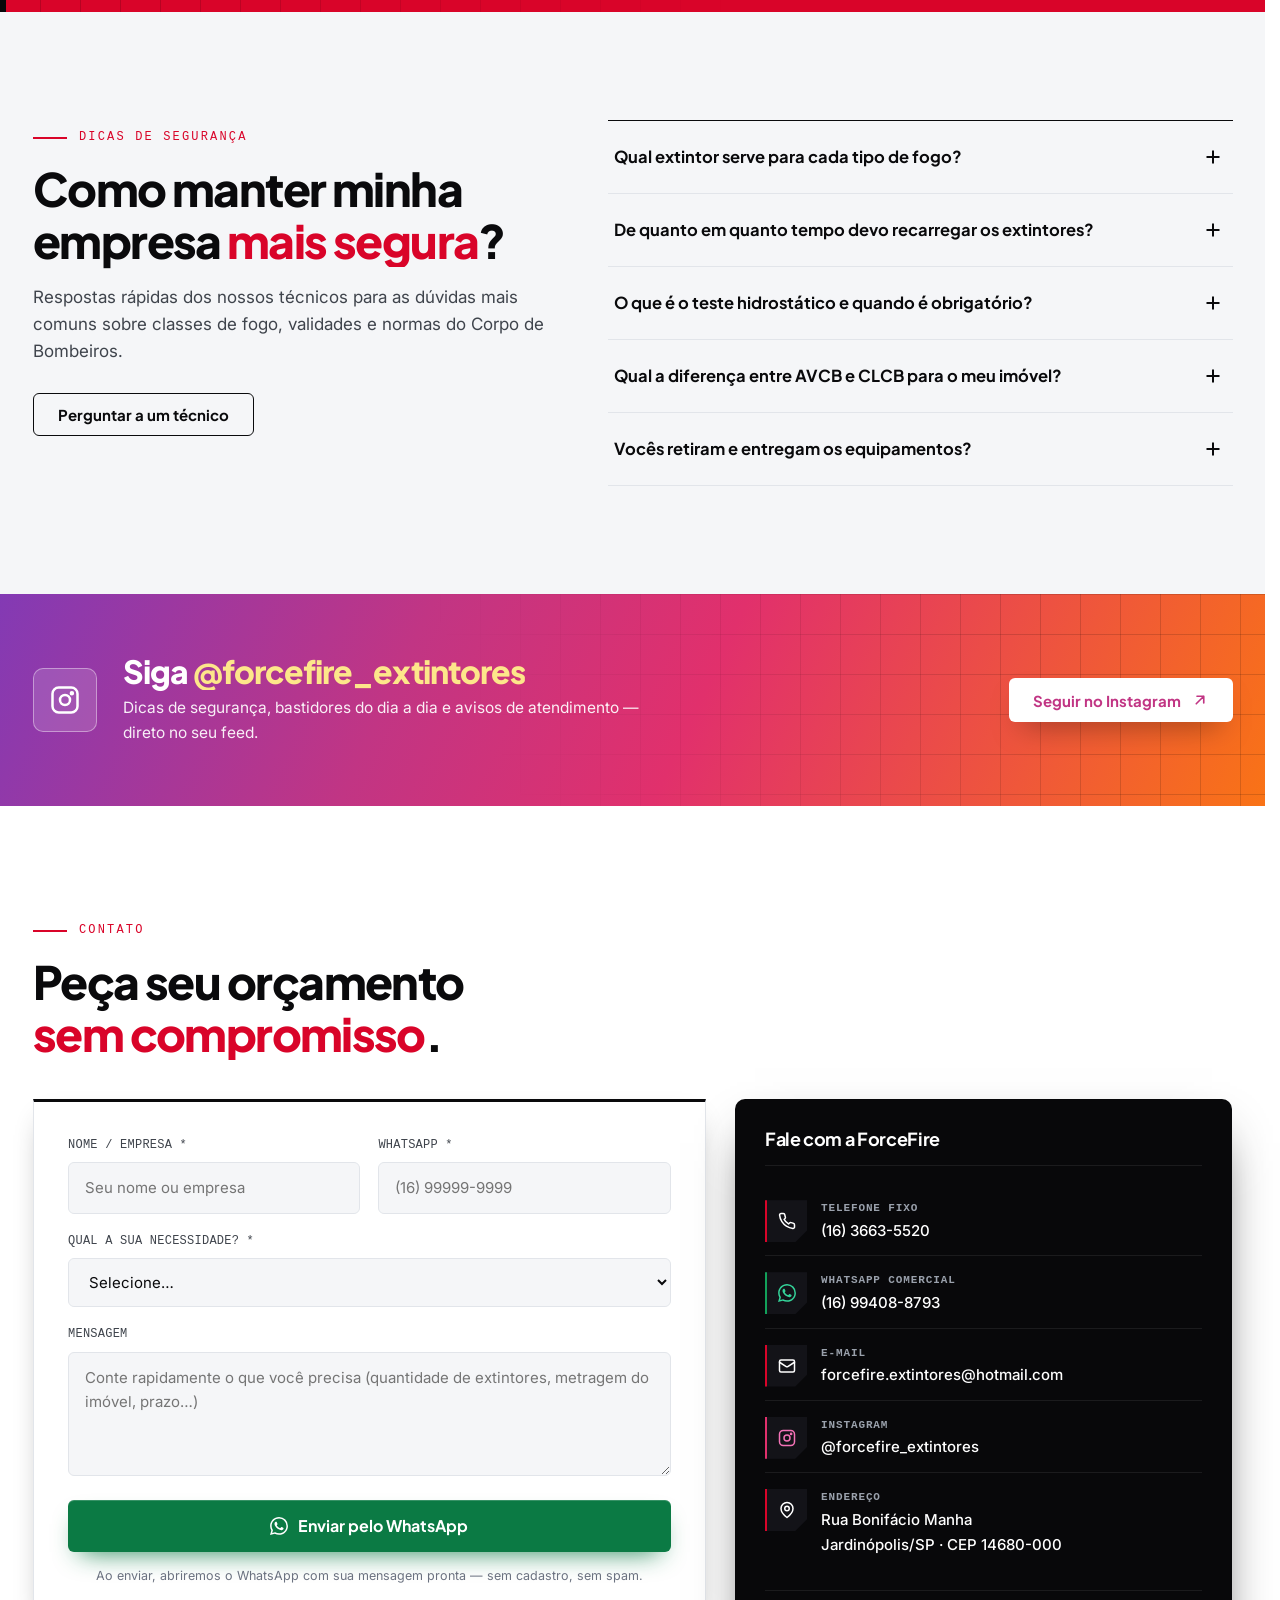
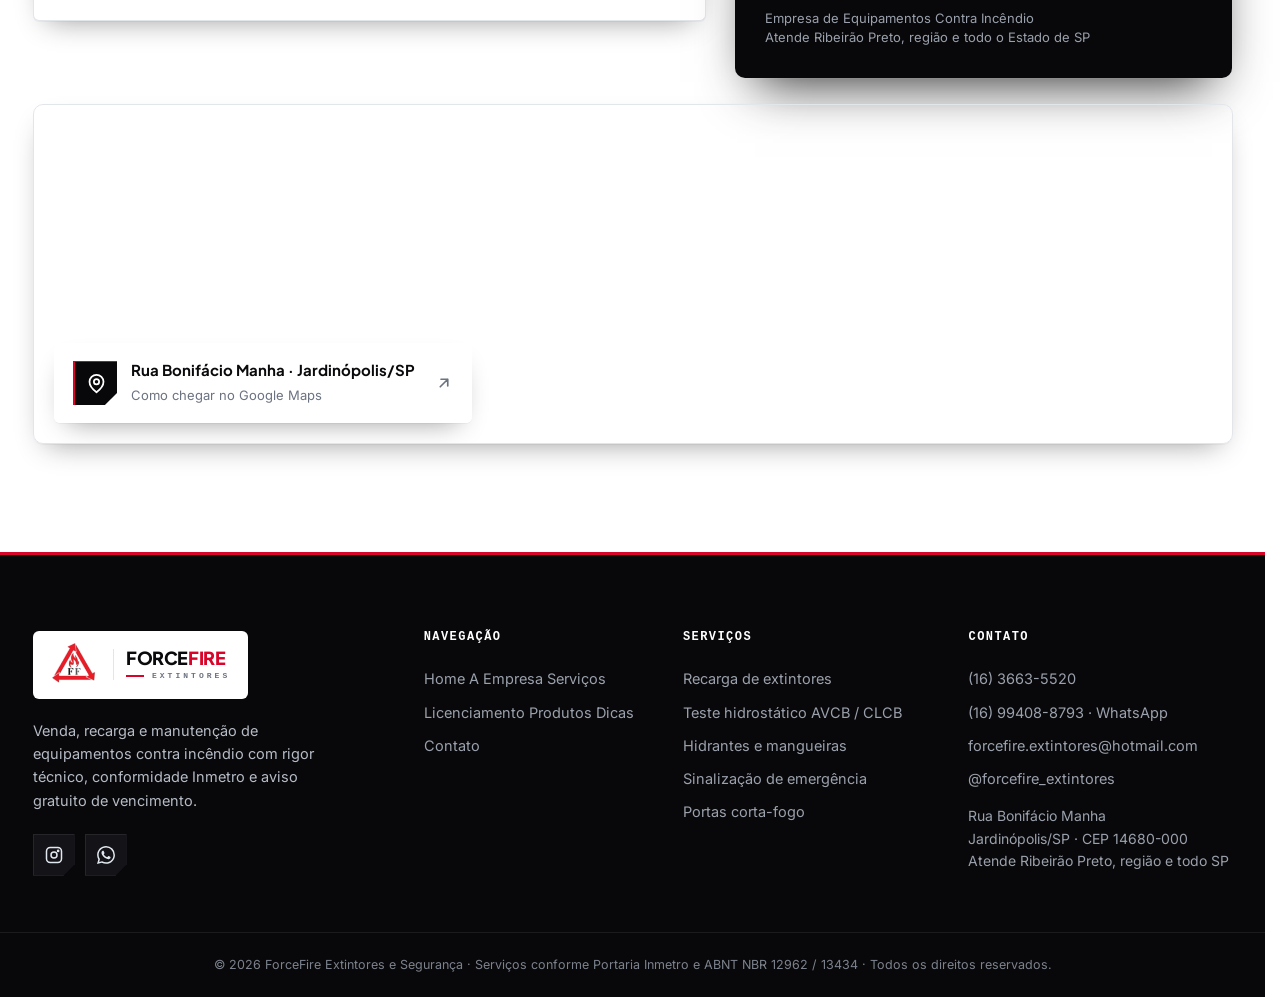
==== commit be8f6853: "Corrige descendente cortado + brilho diagonal nas palavras em destaque - Bug real (não relacionado a" ====
--- a/index.html
+++ b/index.html
@@ -155,7 +155,7 @@
             <p class="slide-kicker"><span class="kicker-dot"></span>Extintores &amp; Segurança · Ribeirão Preto e todo SP</p>
             <h1 class="slide-title">
               <span class="h-line"><span>Proteção contra incêndio</span></span>
-              <span class="h-line"><span>com <em>rigor técnico</em> e</span></span>
+              <span class="h-line"><span>com <em class="em-shine">rigor técnico</em> e</span></span>
               <span class="h-line"><span>alta conformidade.</span></span>
             </h1>
             <p class="slide-text">Venda, recarga e manutenção de extintores, mangueiras e sinalização dentro das normas Inmetro e ABNT NBR — com retirada e entrega na sua empresa ou condomínio.</p>
@@ -179,7 +179,7 @@
             <p class="slide-kicker slide-kicker-dark"><span class="kicker-dot"></span>Homologados pelo Inmetro</p>
             <h2 class="slide-title slide-title-dark">
               <span class="h-line"><span>Venda, recarga e</span></span>
-              <span class="h-line"><span><em>manutenção</em> de</span></span>
+              <span class="h-line"><span><em class="em-shine">manutenção</em> de</span></span>
               <span class="h-line"><span>extintores.</span></span>
             </h2>
             <p class="slide-text slide-text-dark">Água, Pó ABC/BC e CO₂ com selo de conformidade, retirada e entrega no seu endereço e aviso gratuito de vencimento das cargas.</p>
@@ -203,7 +203,7 @@
             <p class="slide-kicker"><span class="kicker-dot"></span>Engenharia &amp; Licenciamento</p>
             <h2 class="slide-title">
               <span class="h-line"><span>Regularização de</span></span>
-              <span class="h-line"><span><em>AVCB e CLCB</em> junto ao</span></span>
+              <span class="h-line"><span><em class="em-shine">AVCB e CLCB</em> junto ao</span></span>
               <span class="h-line"><span>Corpo de Bombeiros.</span></span>
             </h2>
             <p class="slide-text">Da edificação de pequeno porte (CLCB, até 750 m²) à de grande porte (AVCB): acompanhamos as adequações para o seu imóvel operar regularizado.</p>
@@ -319,7 +319,7 @@
         <div class="empresa-grid">
           <div class="empresa-copy">
             <p class="section-kicker reveal">A Empresa</p>
-            <h2 class="section-title reveal">Segurança levada a sério, <br class="d-br">do extintor ao <em>laudo final</em>.</h2>
+            <h2 class="section-title reveal">Segurança levada a sério, <br class="d-br">do extintor ao <em class="em-shine">laudo final</em>.</h2>
             <p class="section-lead reveal">A <strong>ForceFire Extintores e Segurança</strong> atende empresas, comércios e condomínios em Ribeirão Preto, região e todo o Estado de São Paulo. Trabalhamos com venda, recarga e manutenção de equipamentos contra incêndio seguindo o rigor das normas Inmetro e ABNT NBR — e ainda avisamos você, gratuitamente, quando suas cargas estiverem perto de vencer.</p>
 
             <ul class="stats reveal">
@@ -382,14 +382,14 @@
     <section class="section servicos" id="servicos">
       <div class="container">
         <p class="section-kicker reveal">Serviços Especializados</p>
-        <h2 class="section-title reveal">Da recarga do extintor <br class="d-br">ao <em>licenciamento da edificação</em>.</h2>
+        <h2 class="section-title reveal">Da recarga do extintor <br class="d-br">ao <em class="em-shine">licenciamento da edificação</em>.</h2>
 
         <!-- Destaque AVCB/CLCB -->
         <article class="avcb-card reveal reveal-scale" id="licenciamento">
           <div class="avcb-badge">Engenharia &amp; Regularização</div>
           <div class="avcb-grid">
             <div class="avcb-copy">
-              <h3>AVCB &amp; CLCB <br class="d-br"><em>sem dor de cabeça</em> para você</h3>
+              <h3>AVCB &amp; CLCB <br class="d-br"><em class="em-shine">sem dor de cabeça</em> para você</h3>
               <p>Avaliamos a sua edificação, adequamos extintores, sinalização, iluminação e hidrantes às exigências do Corpo de Bombeiros de São Paulo e acompanhamos o processo até a regularização.</p>
               <div class="avcb-tipos">
                 <div class="avcb-tipo glow-card">
@@ -463,7 +463,7 @@
         <div class="produtos-head">
           <div>
             <p class="section-kicker reveal">Produtos</p>
-            <h2 class="section-title reveal">Equipamentos certificados, <br class="d-br"><em>prontos para proteger</em>.</h2>
+            <h2 class="section-title reveal">Equipamentos certificados, <br class="d-br"><em class="em-shine">prontos para proteger</em>.</h2>
             <p class="section-lead reveal">Do extintor ao abrigo de hidrante: linha completa de combate a incêndio, sinalização e acessórios com certificação Inmetro.</p>
           </div>
           <div class="show-nav reveal">
@@ -480,7 +480,7 @@
           <article class="show-card reveal">
             <div class="show-media"><img src="img/extintor-01.jpg?v=1" alt="Extintores de incêndio de pó químico e CO₂" loading="lazy" decoding="async"><span class="show-count">Selo Inmetro</span></div>
             <div class="show-body">
-              <h3>Extintores de <em>incêndio</em></h3>
+              <h3>Extintores de <em class="em-shine">incêndio</em></h3>
               <p>Água Pressurizada, Pó BC e ABC e CO₂ — novos e recarregados com selo de conformidade Inmetro, prontos para a vistoria.</p>
               <a class="produto-link" href="https://wa.me/5516994088793?text=Ol%C3%A1!%20Quero%20cota%C3%A7%C3%A3o%20de%20extintores." target="_blank" rel="noopener">Cotar extintores
                 <svg viewBox="0 0 24 24" fill="none" stroke="currentColor" stroke-width="2.2" stroke-linecap="round" stroke-linejoin="round"><path d="M5 12h14M13 6l6 6-6 6"/></svg>
@@ -491,7 +491,7 @@
           <article class="show-card reveal">
             <div class="show-media"><img src="img/mangueira-de-incendio-01.jpg?v=1" alt="Mangueira de incêndio predial enrolada com engate" loading="lazy" decoding="async"><span class="show-count">Tipos 1 a 5</span></div>
             <div class="show-body">
-              <h3>Mangueiras de <em>hidrante</em></h3>
+              <h3>Mangueiras de <em class="em-shine">hidrante</em></h3>
               <p>Mangueiras prediais e industriais dos Tipos 1 a 5, com serviço de empatação e teste hidrostático conforme NBR 12779.</p>
               <a class="produto-link" href="https://wa.me/5516994088793?text=Ol%C3%A1!%20Quero%20cota%C3%A7%C3%A3o%20de%20mangueiras%20de%20inc%C3%AAndio." target="_blank" rel="noopener">Cotar mangueiras
                 <svg viewBox="0 0 24 24" fill="none" stroke="currentColor" stroke-width="2.2" stroke-linecap="round" stroke-linejoin="round"><path d="M5 12h14M13 6l6 6-6 6"/></svg>
@@ -502,7 +502,7 @@
           <article class="show-card reveal">
             <div class="show-media"><img src="img/componentes-para-hidrantes01.jpg?v=1" alt="Componente de latão para sistema de hidrante" loading="lazy" decoding="async"><span class="show-count">Linha hidráulica</span></div>
             <div class="show-body">
-              <h3>Componentes para <em>hidrantes</em></h3>
+              <h3>Componentes para <em class="em-shine">hidrantes</em></h3>
               <p>Reduções, chaves de engate Storz, esguichos, adaptadores, tampões e registros para a rede de hidrantes da sua edificação.</p>
               <a class="produto-link" href="https://wa.me/5516994088793?text=Ol%C3%A1!%20Quero%20cota%C3%A7%C3%A3o%20de%20componentes%20para%20hidrantes." target="_blank" rel="noopener">Cotar componentes
                 <svg viewBox="0 0 24 24" fill="none" stroke="currentColor" stroke-width="2.2" stroke-linecap="round" stroke-linejoin="round"><path d="M5 12h14M13 6l6 6-6 6"/></svg>
@@ -513,7 +513,7 @@
           <article class="show-card reveal">
             <div class="show-media"><img src="img/sinalizacao01.jpg?v=1" alt="Placas de sinalização de emergência e rota de fuga" loading="lazy" decoding="async"><span class="show-count">Fotoluminescente</span></div>
             <div class="show-body">
-              <h3>Sinalização de <em>segurança</em></h3>
+              <h3>Sinalização de <em class="em-shine">segurança</em></h3>
               <p>Placas fotoluminescentes de orientação, salvamento e equipamentos conforme NBR 13434, além de demarcação de solo.</p>
               <a class="produto-link" href="https://wa.me/5516994088793?text=Ol%C3%A1!%20Quero%20cota%C3%A7%C3%A3o%20de%20sinaliza%C3%A7%C3%A3o%20de%20emerg%C3%AAncia." target="_blank" rel="noopener">Cotar sinalização
                 <svg viewBox="0 0 24 24" fill="none" stroke="currentColor" stroke-width="2.2" stroke-linecap="round" stroke-linejoin="round"><path d="M5 12h14M13 6l6 6-6 6"/></svg>
@@ -524,7 +524,7 @@
           <article class="show-card reveal">
             <div class="show-media"><img src="img/abrigos01.jpg?v=1" alt="Abrigo metálico vermelho para extintor" loading="lazy" decoding="async"><span class="show-count">Sobrepor / embutir</span></div>
             <div class="show-body">
-              <h3>Abrigos para <em>equipamentos</em></h3>
+              <h3>Abrigos para <em class="em-shine">equipamentos</em></h3>
               <p>Abrigos para extintores, mangueiras e hidrantes — simples ou duplos, de sobrepor ou embutir, protegendo seus equipamentos.</p>
               <a class="produto-link" href="https://wa.me/5516994088793?text=Ol%C3%A1!%20Quero%20cota%C3%A7%C3%A3o%20de%20abrigos%20para%20extintores%20e%20hidrantes." target="_blank" rel="noopener">Cotar abrigos
                 <svg viewBox="0 0 24 24" fill="none" stroke="currentColor" stroke-width="2.2" stroke-linecap="round" stroke-linejoin="round"><path d="M5 12h14M13 6l6 6-6 6"/></svg>
@@ -535,7 +535,7 @@
           <article class="show-card reveal">
             <div class="show-media"><img src="img/suporte01.jpg?v=1" alt="Suporte de parede para extintor portátil" loading="lazy" decoding="async"><span class="show-count">Reposição</span></div>
             <div class="show-body">
-              <h3>Suportes &amp; <em>acessórios</em></h3>
+              <h3>Suportes &amp; <em class="em-shine">acessórios</em></h3>
               <p>Suportes de parede e de solo, suportes veiculares, capas de proteção e peças de reposição para seus extintores.</p>
               <a class="produto-link" href="https://wa.me/5516994088793?text=Ol%C3%A1!%20Quero%20cota%C3%A7%C3%A3o%20de%20suportes%20e%20acess%C3%B3rios%20para%20extintores." target="_blank" rel="noopener">Cotar acessórios
                 <svg viewBox="0 0 24 24" fill="none" stroke="currentColor" stroke-width="2.2" stroke-linecap="round" stroke-linejoin="round"><path d="M5 12h14M13 6l6 6-6 6"/></svg>
@@ -555,7 +555,7 @@
       <div class="container selo-grid">
         <div class="selo-copy">
           <p class="section-kicker selo-kicker reveal">Garantia ForceFire</p>
-          <h2 class="section-title selo-title reveal">Qualidade testada <br class="d-br">para o <em>combate real</em>.</h2>
+          <h2 class="section-title selo-title reveal">Qualidade testada <br class="d-br">para o <em class="em-shine">combate real</em>.</h2>
           <p class="section-lead selo-lead reveal">Cada equipamento que sai da ForceFire passa por inspeção e recebe o selo de conformidade — porque na hora do incêndio não existe segunda chance.</p>
           <ul class="selo-list reveal">
             <li><b>100% Inmetro</b><span>equipamentos e recargas dentro da certificação</span></li>
@@ -603,7 +603,7 @@
       <div class="container faq-grid">
         <div class="faq-head">
           <p class="section-kicker reveal">Dicas de Segurança</p>
-          <h2 class="section-title reveal">Como manter minha empresa <em>mais segura</em>?</h2>
+          <h2 class="section-title reveal">Como manter minha empresa <em class="em-shine">mais segura</em>?</h2>
           <p class="section-lead reveal">Respostas rápidas dos nossos técnicos para as dúvidas mais comuns sobre classes de fogo, validades e normas do Corpo de Bombeiros.</p>
           <a href="https://wa.me/5516994088793?text=Ol%C3%A1!%20Tenho%20uma%20d%C3%BAvida%20t%C3%A9cnica%20sobre%20seguran%C3%A7a%20contra%20inc%C3%AAndio." target="_blank" rel="noopener" class="btn btn-outline btn-magnetic reveal"><span>Perguntar a um técnico</span></a>
         </div>
@@ -655,7 +655,7 @@
           <svg viewBox="0 0 24 24" fill="none" stroke="currentColor" stroke-width="2" stroke-linecap="round" stroke-linejoin="round"><rect x="2" y="2" width="20" height="20" rx="5"/><circle cx="12" cy="12" r="4"/><circle cx="17.5" cy="6.5" r=".8" fill="currentColor"/></svg>
         </div>
         <div class="insta-copy">
-          <h2>Siga <em>@forcefire_extintores</em></h2>
+          <h2>Siga <em class="em-shine">@forcefire_extintores</em></h2>
           <p>Dicas de segurança, bastidores do dia a dia e avisos de atendimento — direto no seu feed.</p>
         </div>
         <a href="https://www.instagram.com/forcefire_extintores" target="_blank" rel="noopener" class="btn btn-light btn-magnetic">
@@ -669,7 +669,7 @@
     <section class="section contato" id="contato">
       <div class="container">
         <p class="section-kicker reveal">Contato</p>
-        <h2 class="section-title reveal">Peça seu orçamento <br class="d-br"><em>sem compromisso</em>.</h2>
+        <h2 class="section-title reveal">Peça seu orçamento <br class="d-br"><em class="em-shine">sem compromisso</em>.</h2>
 
         <div class="contato-grid">
           <!-- Formulário -->
--- a/css/style.css
+++ b/css/style.css
@@ -245,6 +245,47 @@
 }
 .btn:hover::after { animation: btnSheen 0.85s var(--ease-out); }
 @keyframes btnSheen { from { left: -140%; } to { left: 170%; } }
+
+/* Brilho diagonal que varre UMA VEZ a palavra de destaque (em) quando ela
+   aparece — mesma ideia do sheen dos botões, mas recortado no próprio texto
+   via background-clip:text. Em repouso (antes/depois da animação) o gradiente
+   fica 100% "currentColor", então não sobra nenhum traço de corte/faixa —
+   só acontece durante o lampejo. Aplicado como classe utilitária nos vários
+   `em` do site, cada um mantendo sua própria cor (via currentColor). */
+.em-shine {
+  background-image: linear-gradient(115deg, currentColor 45%, #fff 50%, currentColor 55%);
+  background-size: 300% 100%;
+  /* sem repeat: por padrão o fundo tiled repetia o degradê a cada 150 pontos
+     de background-position, e a posição de "repouso" que eu tinha escolhido
+     caía bem numa dessas repetições — a faixa nunca sumia de vez. Sem repeat,
+     0% e 100% são comprovadamente limpos (calibrado visualmente), com a
+     faixa de brilho passando pelo meio do trajeto entre os dois. */
+  background-repeat: no-repeat;
+  background-position: 0% 0; /* repouso limpo, antes da 1ª varredura */
+  -webkit-background-clip: text; background-clip: text;
+  -webkit-text-fill-color: transparent;
+}
+@keyframes emShine {
+  0% { background-position: 0% 0; }
+  100% { background-position: 100% 0; }
+}
+/* O brilho só dispara quando a palavra REALMENTE aparece pro usuário — não
+   na carga da página. Nos títulos com scroll-reveal (.is-visible, aplicada
+   pelo IntersectionObserver), dispara logo depois do texto assentar. No
+   hero, dispara só quando o slide correspondente fica ativo, com atraso
+   maior pra esperar a linha terminar de subir (lineUp) antes de brilhar. */
+.is-visible .em-shine {
+  animation: emShine 1.3s var(--ease-out) 1 both;
+  animation-delay: 0.55s;
+}
+.slide.is-active .em-shine {
+  animation: emShine 1.3s var(--ease-out) 1 both;
+  animation-delay: 1.5s;
+}
+/* !important de propósito: .slide.is-active .em-shine tem 3 classes de
+   especificidade (maior que as 2 de .motion-off .em-shine), então sem isso
+   o interruptor de QA perderia a briga e a animação continuaria rodando. */
+.motion-off .em-shine { animation: none !important; background-position: 100% 0 !important; }
 .btn > * { position: relative; z-index: 1; }
 .btn svg { width: 18px; height: 18px; flex: 0 0 auto; transition: transform 0.3s var(--ease-out); }
 .btn:active { transform: scale(0.97); }
@@ -370,21 +411,21 @@
   letter-spacing: -0.035em; margin-bottom: 22px;
 }
 .slide-title em {
+  /* cor-base: usada como fallback (browsers sem background-clip:text) e
+     como currentColor no gradiente de brilho do .em-shine — não sobrescrever
+     background aqui, é o .em-shine que cuida disso. */
   font-style: normal;
   color: var(--red-light);
-  background: none;
-  -webkit-background-clip: initial; background-clip: initial;
-  -webkit-text-fill-color: var(--red-light);
   padding-bottom: 0;
 }
 .slide-title-dark { color: var(--text); }
-.slide-title-dark em {
-  color: var(--red);
-  background: none;
-  -webkit-background-clip: initial; background-clip: initial;
-  -webkit-text-fill-color: var(--red);
-}
-.h-line { display: block; overflow: hidden; }
+.slide-title-dark em { color: var(--red); }
+/* padding-bottom dá espaço pro overflow:hidden não cortar descendentes
+   (g, p, q, ç...) — a linha usa line-height:1.12 (herdado de h1-h4), mais
+   apertado que o espaço real que esses caracteres precisam. A margin-bottom
+   negativa cancela esse respiro extra, então o espaçamento entre as 3 linhas
+   do título continua igual. */
+.h-line { display: block; overflow: hidden; padding-bottom: 0.16em; margin-bottom: -0.16em; }
 .h-line > span { display: block; transform: translateY(112%); }
 
 .slide-text {
@@ -653,13 +694,7 @@
   max-width: 760px; margin-bottom: 18px; text-wrap: balance;
   color: var(--text);
 }
-.section-title em {
-  font-style: normal;
-  color: var(--red);
-  background: none;
-  -webkit-background-clip: initial; background-clip: initial;
-  -webkit-text-fill-color: var(--red);
-}
+.section-title em { font-style: normal; color: var(--red); }
 .d-br { display: none; }
 @media (min-width: 721px) { .d-br { display: inline; } }
 .section-lead { max-width: 640px; color: var(--text-soft); font-size: 17px; margin-bottom: 20px; }
@@ -799,13 +834,7 @@
 }
 .avcb-badge::before { content: ""; width: 24px; height: 2px; background: var(--amber); }
 .avcb-copy h3 { color: #fff; font-size: clamp(24px, 2.7vw, 34px); font-weight: 800; margin-bottom: 14px; max-width: 620px; text-wrap: balance; }
-.avcb-copy h3 em {
-  font-style: normal;
-  color: var(--red-light);
-  background: none;
-  -webkit-background-clip: initial; background-clip: initial;
-  -webkit-text-fill-color: var(--red-light);
-}
+.avcb-copy h3 em { font-style: normal; color: var(--red-light); }
 .avcb-copy > p { color: #c4c9d2; max-width: 640px; margin-bottom: 30px; }
 .avcb-tipos { display: grid; grid-template-columns: 1fr 1fr; gap: 18px; margin-bottom: 34px; max-width: 760px; }
 .avcb-tipo {
@@ -1085,8 +1114,8 @@
 
 .map-band { position: relative; margin-top: 26px; height: 340px; border-radius: var(--r-lg); overflow: hidden; border: 1px solid var(--line); box-shadow: var(--lift); transition: box-shadow 0.4s ease, border-color 0.4s ease; }
 .map-band:hover { border-color: var(--line-strong); }
-.map-band-embed { position: absolute; inset: 0; width: 100%; height: 100%; border: 0; filter: grayscale(1) contrast(1.05); transition: filter 0.5s ease; }
-.map-band:hover .map-band-embed { filter: grayscale(0.15); }
+.map-band-embed { position: absolute; inset: 0; width: 100%; height: 100%; border: 0; filter: saturate(1.15) contrast(1.03); transition: filter 0.5s ease; }
+.map-band:hover .map-band-embed { filter: saturate(1.3) contrast(1.05); }
 .map-band-link { position: absolute; left: 20px; bottom: 20px; z-index: 1; display: flex; align-items: center; gap: 14px; max-width: calc(100% - 40px); background: rgba(255,255,255,0.94); -webkit-backdrop-filter: blur(10px) saturate(1.4); backdrop-filter: blur(10px) saturate(1.4); border: 1px solid rgba(255,255,255,0.6); border-radius: var(--r); padding: 14px 18px; box-shadow: var(--lift); transition: transform 0.35s var(--ease-spring), box-shadow 0.35s ease; }
 .map-band-link:hover { transform: translateY(-3px); }
 .map-card-icon { flex: 0 0 auto; width: 44px; height: 44px; display: grid; place-items: center; background: var(--ink); color: #fff; clip-path: polygon(0 0, 100% 0, 100% 72%, 72% 100%, 0 100%); border-left: 2px solid var(--red); }
@@ -1319,7 +1348,12 @@
 @media (max-width: 560px) {
   .section { padding: 52px 0; }
   .container { width: min(100% - 28px, var(--container)); }
-  .section-title { font-size: clamp(24px, 7vw, 32px); }
+  /* Fonte um pouco menor que o cálculo "natural" (7vw) dava: com títulos
+     longos (ex.: "Da recarga do extintor ao licenciamento da edificação."),
+     o tamanho anterior forçava quebra em 3 linhas desiguais abaixo de ~420px
+     (text-wrap:balance só equilibra a contagem de linhas que já existe, não
+     reduz o número de linhas). Um pouco menor dá espaço pra cair em 2 linhas. */
+  .section-title { font-size: clamp(22px, 6.2vw, 32px); }
   .section-lead { font-size: 14.5px; }
 
   /* Topbar */
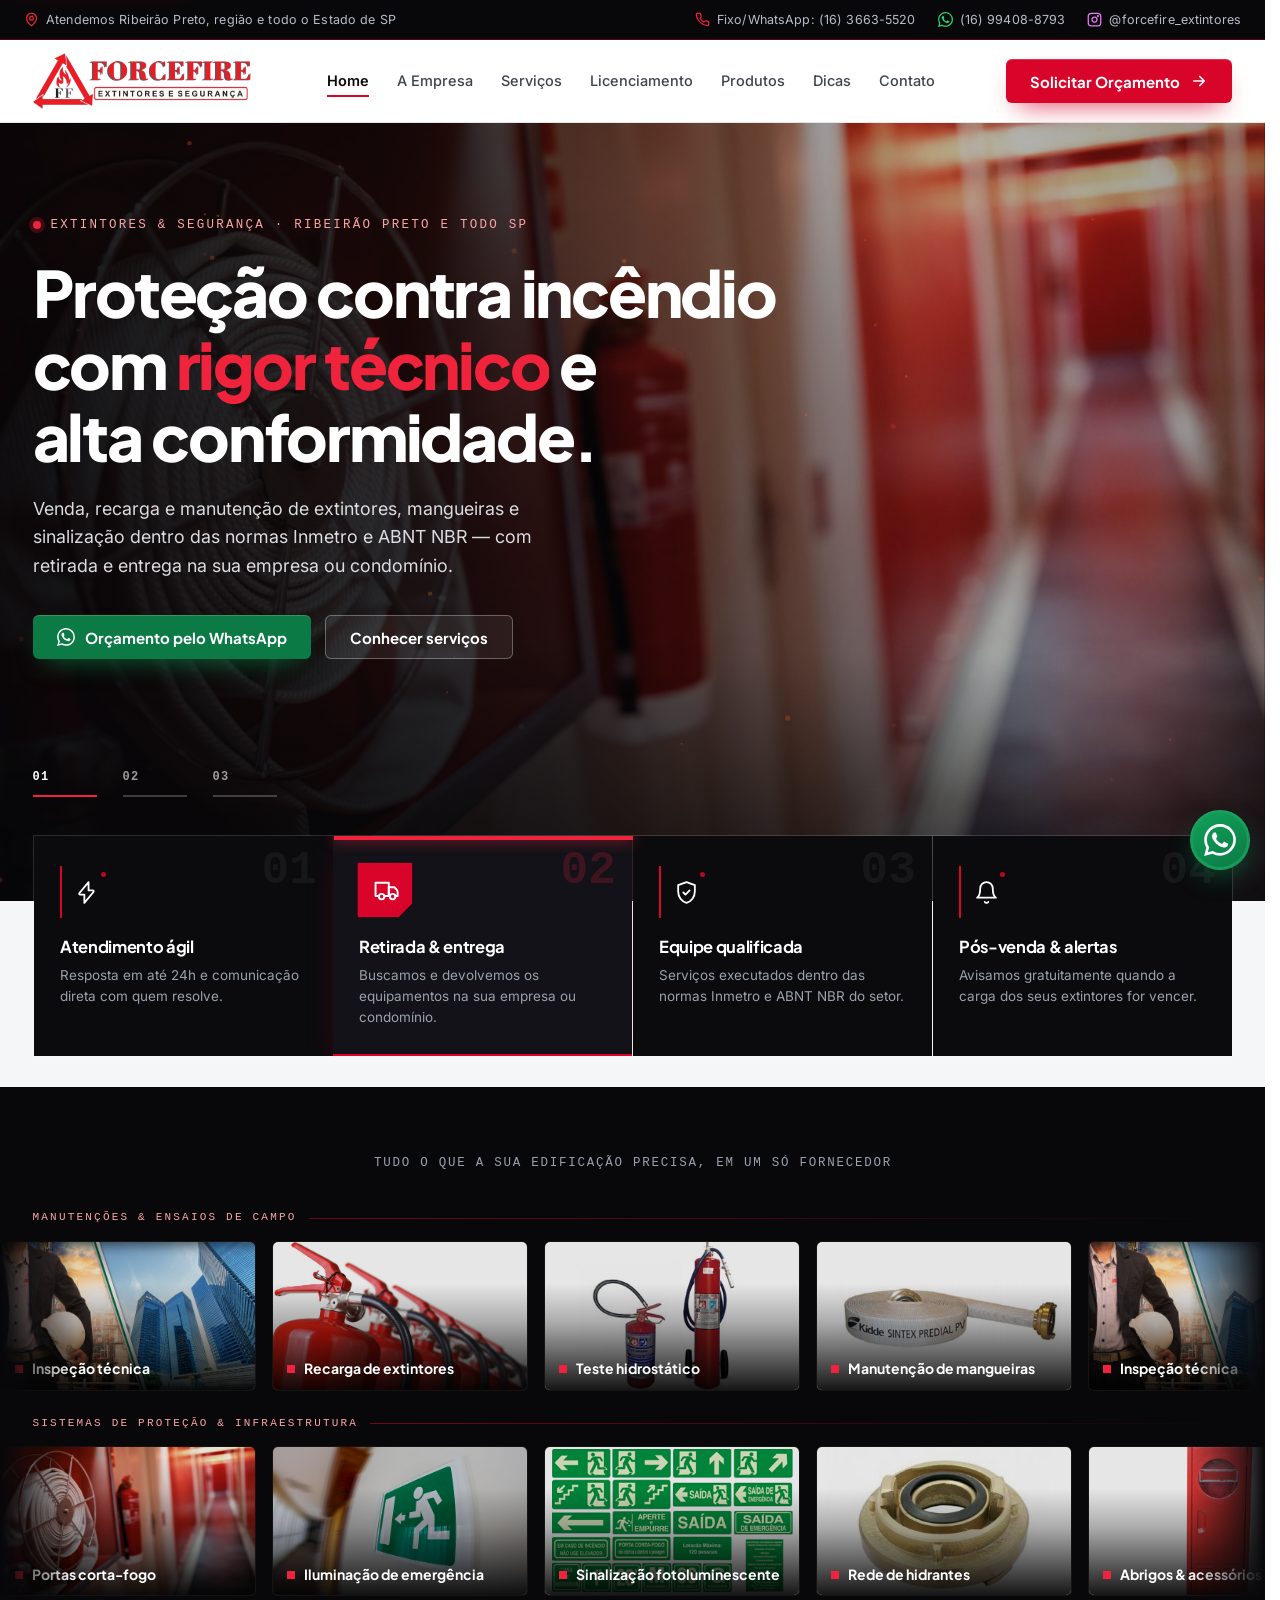
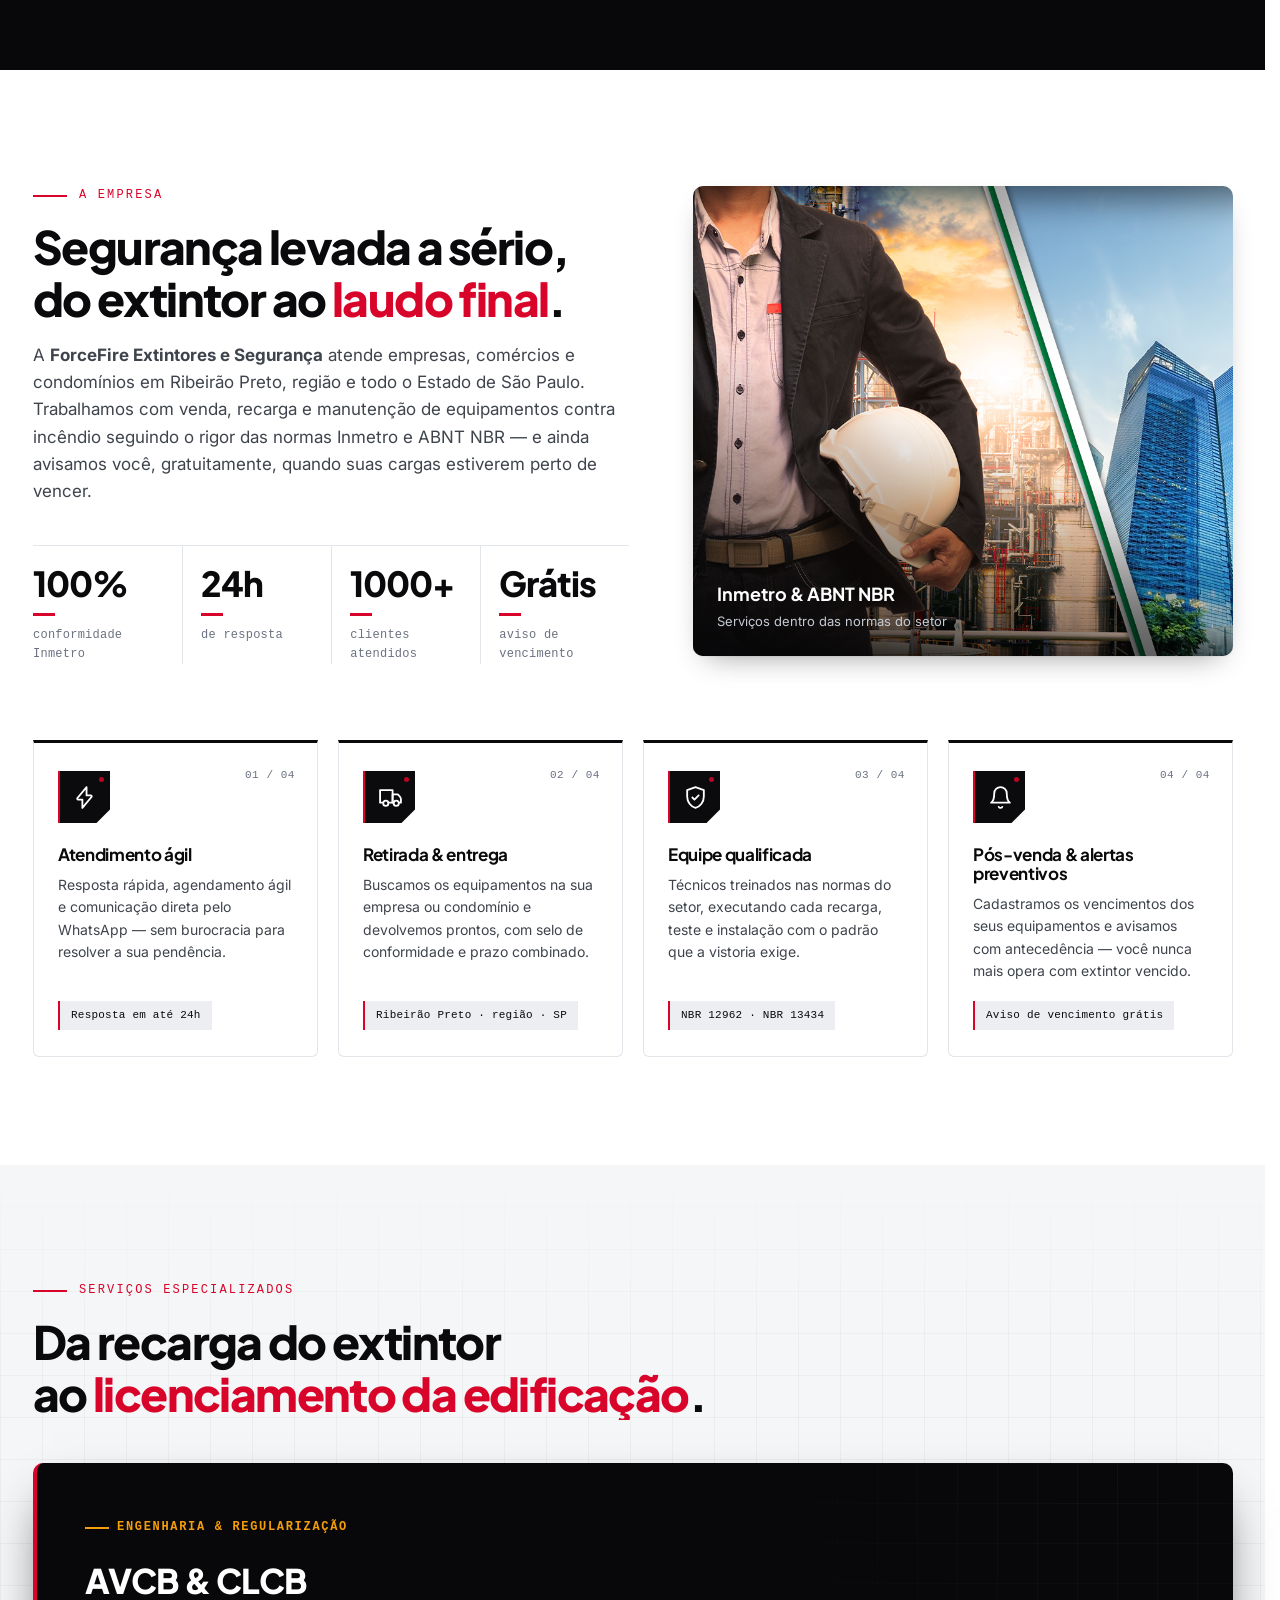
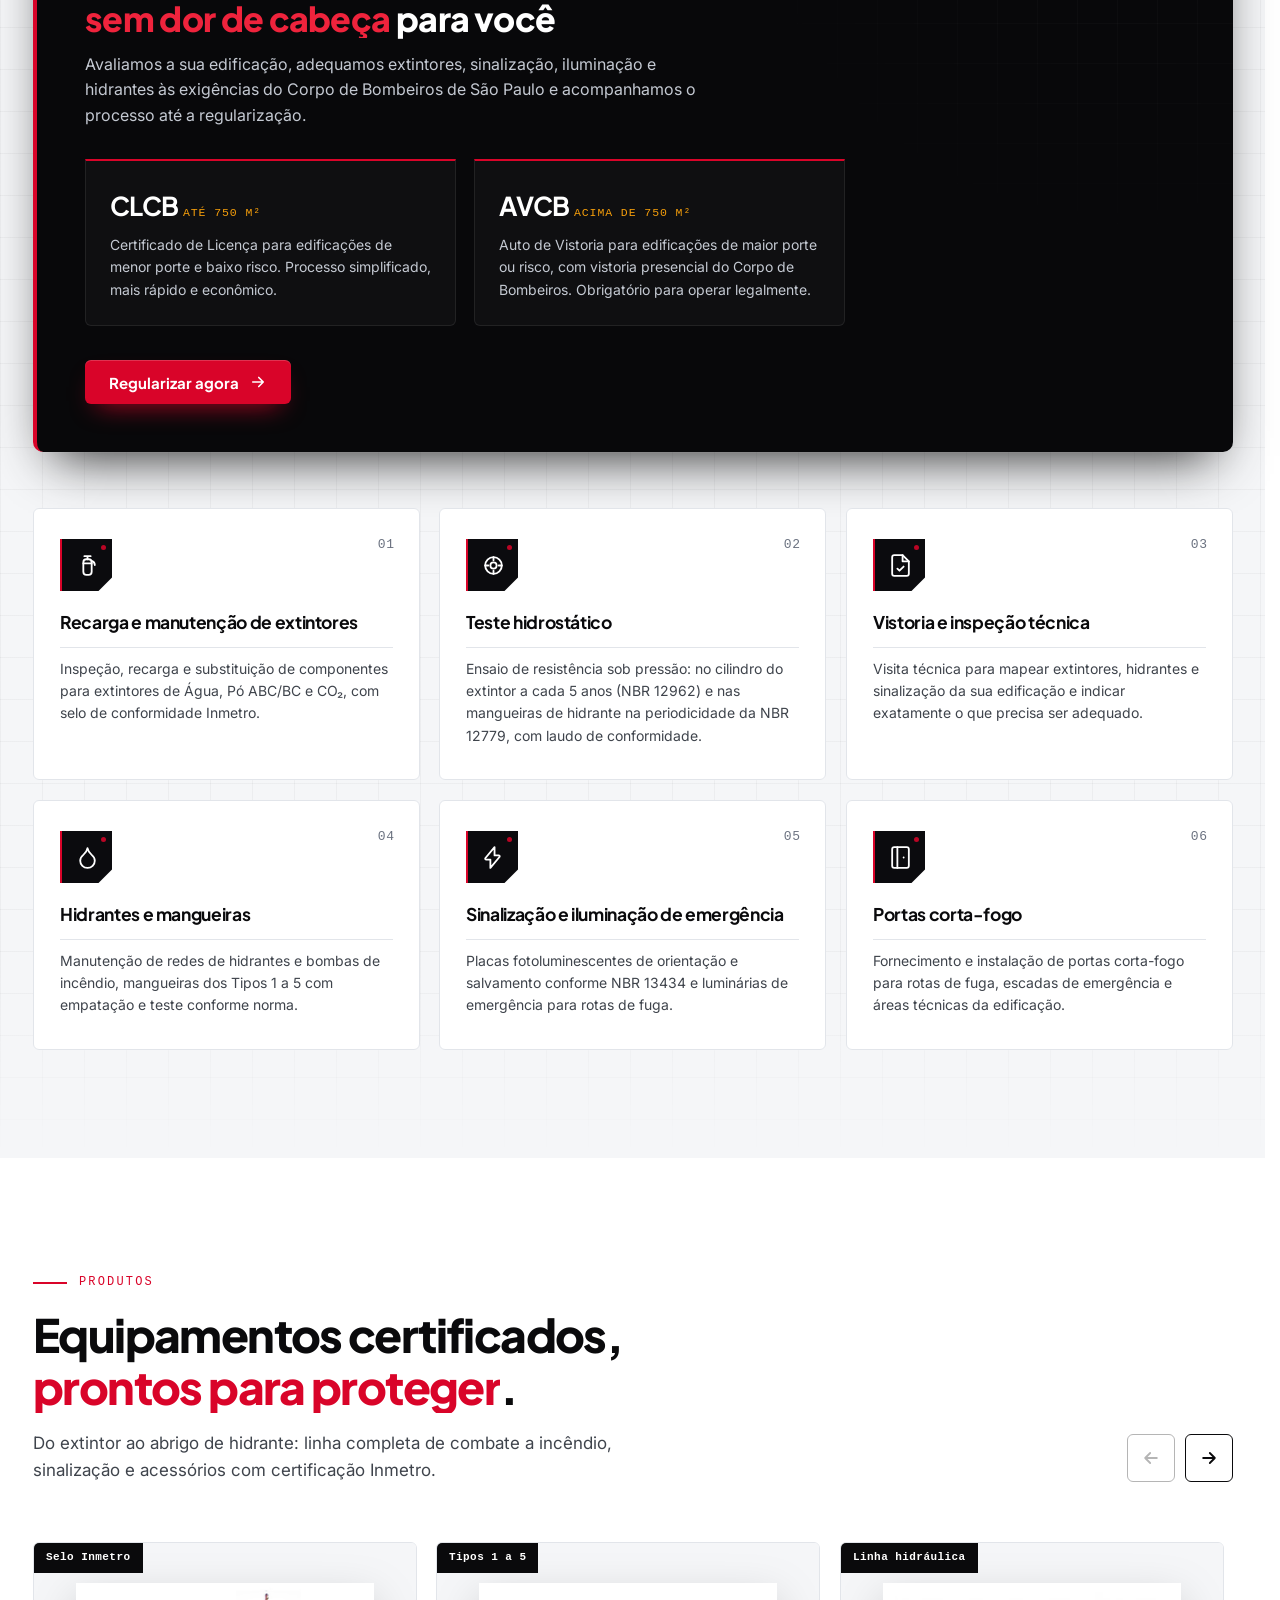
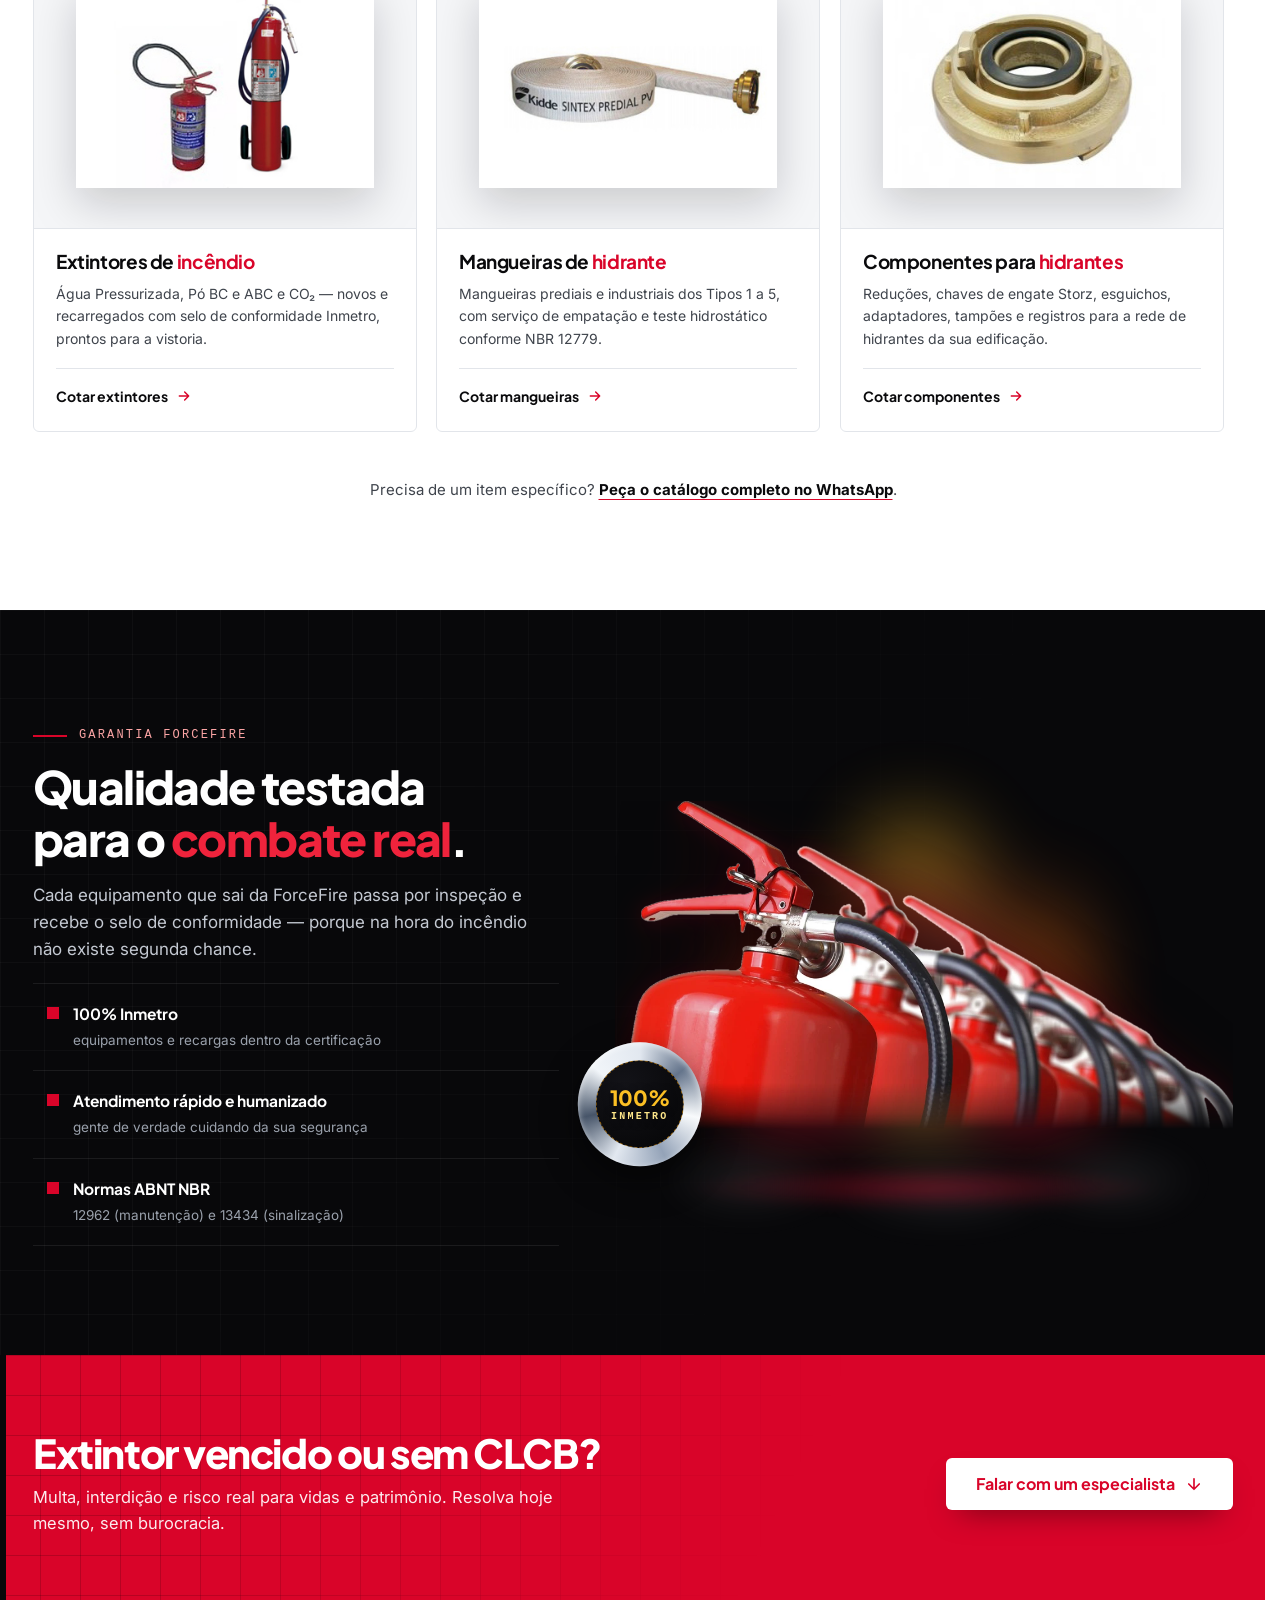
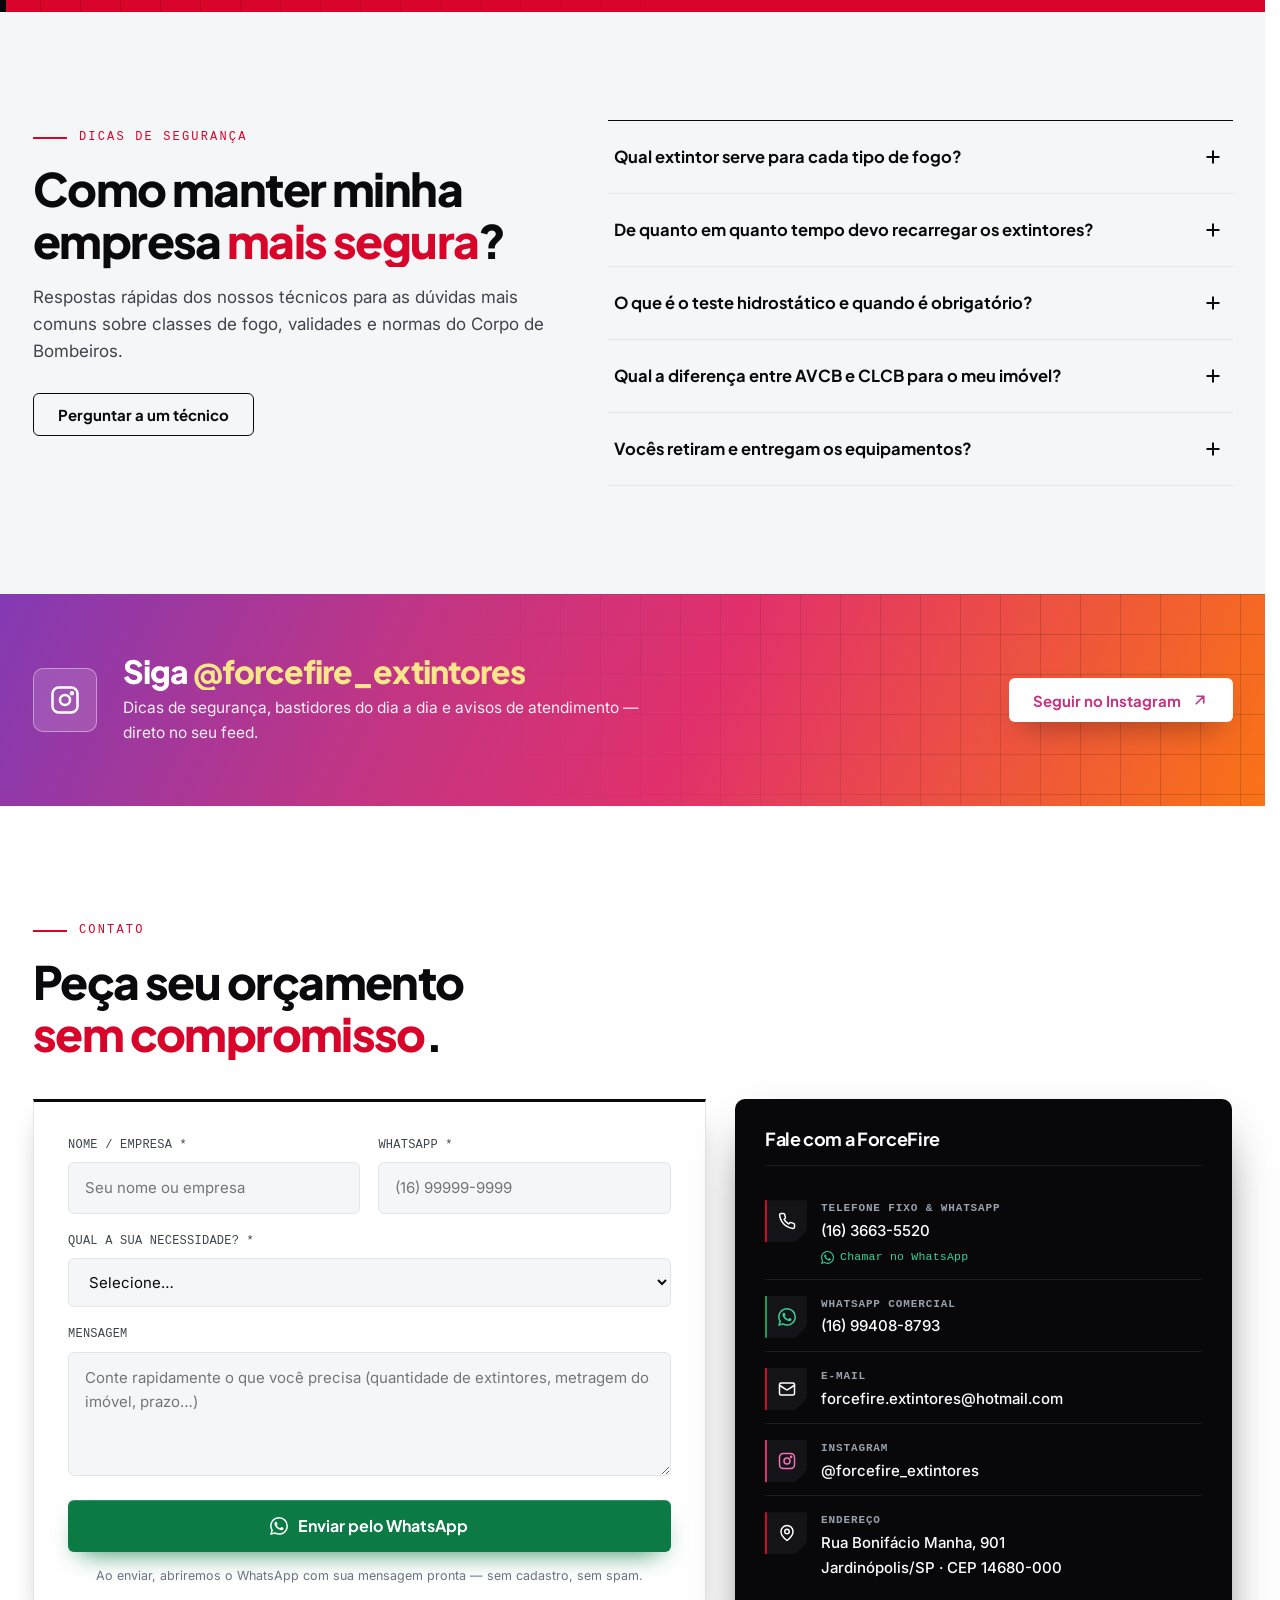
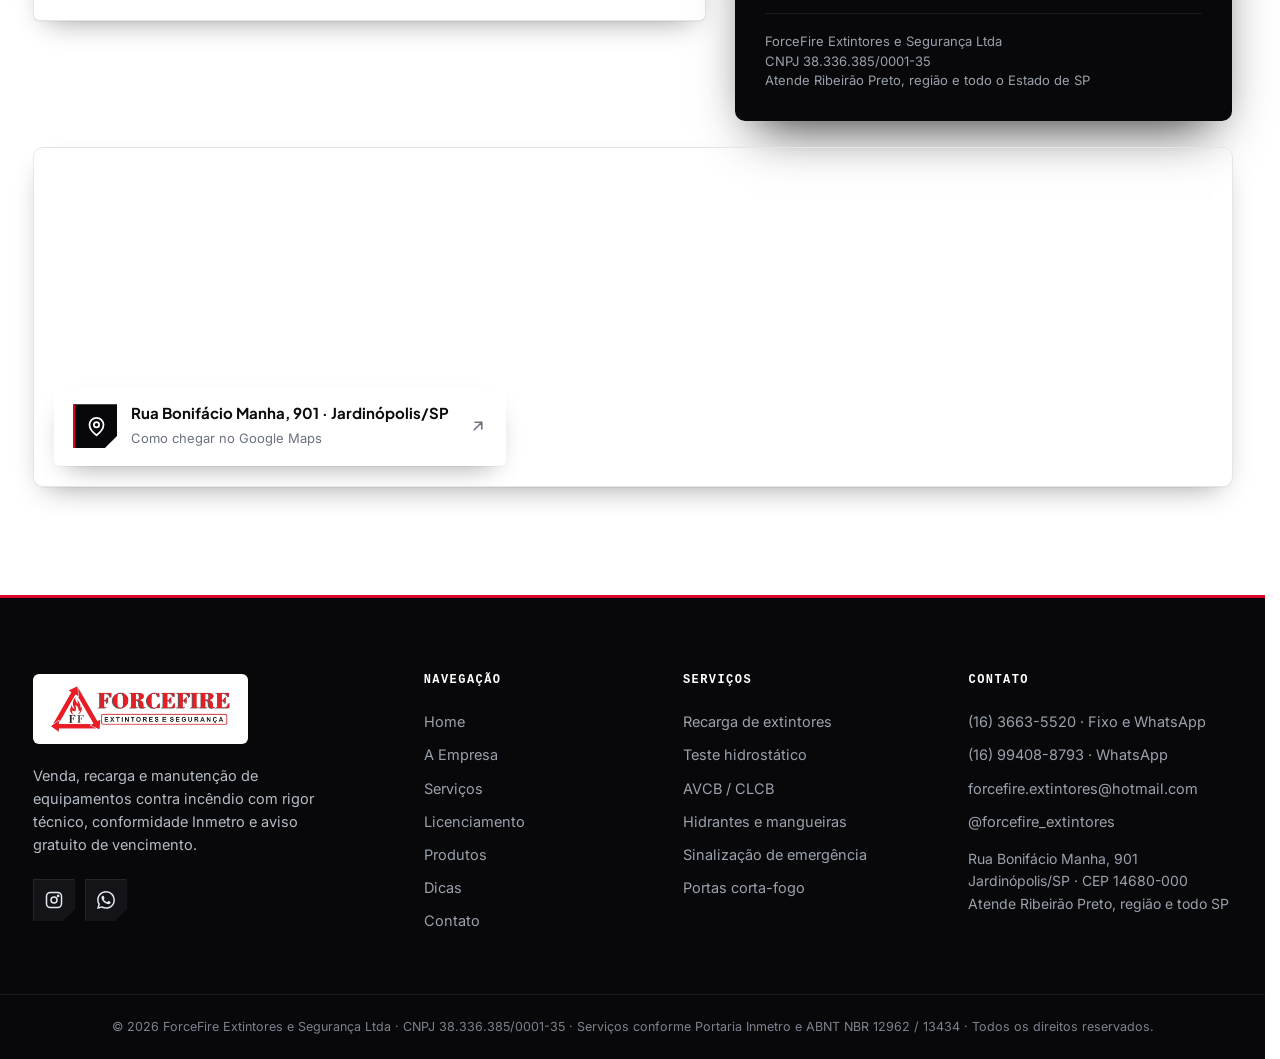
==== commit a8d46920: "Logo oficial da marca + fixo como WhatsApp + CNPJ e endereço completo - Header e rodapé passam a usa" ====
--- a/index.html
+++ b/index.html
@@ -31,7 +31,7 @@
   <link rel="preconnect" href="https://fonts.gstatic.com" crossorigin>
   <link href="https://fonts.googleapis.com/css2?family=Plus+Jakarta+Sans:wght@500;600;700;800&family=Inter:wght@400;500;600&display=swap" rel="stylesheet">
 
-  <link rel="stylesheet" href="css/style.css?v=7">
+  <link rel="stylesheet" href="css/style.css?v=9">
 
   <!-- Dados estruturados: negócio local -->
   <script type="application/ld+json">
@@ -39,14 +39,16 @@
     "@context": "https://schema.org",
     "@type": "LocalBusiness",
     "name": "ForceFire Extintores e Segurança",
+    "legalName": "ForceFire Extintores e Segurança Ltda",
+    "taxID": "38.336.385/0001-35",
     "description": "Empresa de equipamentos contra incêndio: venda, recarga e manutenção de extintores, mangueiras, sinalização e regularização AVCB/CLCB.",
     "telephone": "+55-16-3663-5520",
     "email": "forcefire.extintores@hotmail.com",
-    "image": "https://viniciusextremxd.github.io/forcefire-extintores/img/logo-forcefire.png",
+    "image": "https://viniciusextremxd.github.io/forcefire-extintores/img/logo-forcefire-lockup.png",
     "areaServed": "Ribeirão Preto, região e Estado de São Paulo",
     "address": {
       "@type": "PostalAddress",
-      "streetAddress": "Rua Bonifácio Manha",
+      "streetAddress": "Rua Bonifácio Manha, 901",
       "addressLocality": "Jardinópolis",
       "addressRegion": "SP",
       "postalCode": "14680-000",
@@ -90,7 +92,7 @@
       <div class="topbar-right">
         <a class="topbar-item" href="tel:+551636635520">
           <svg viewBox="0 0 24 24" fill="none" stroke="currentColor" stroke-width="2" stroke-linecap="round" stroke-linejoin="round"><path d="M22 16.92v3a2 2 0 0 1-2.18 2 19.79 19.79 0 0 1-8.63-3.07 19.5 19.5 0 0 1-6-6 19.79 19.79 0 0 1-3.07-8.67A2 2 0 0 1 4.11 2h3a2 2 0 0 1 2 1.72c.127.96.361 1.903.7 2.81a2 2 0 0 1-.45 2.11L8.09 9.91a16 16 0 0 0 6 6l1.27-1.27a2 2 0 0 1 2.11-.45c.907.339 1.85.573 2.81.7A2 2 0 0 1 22 16.92Z"/></svg>
-          <span>Fixo: (16) 3663-5520</span>
+          <span>Fixo/WhatsApp: (16) 3663-5520</span>
         </a>
         <a class="topbar-item topbar-whats" href="https://wa.me/5516994088793?text=Ol%C3%A1!%20Gostaria%20de%20um%20or%C3%A7amento%20com%20a%20ForceFire%20Extintores." target="_blank" rel="noopener">
           <svg viewBox="0 0 24 24" fill="currentColor"><path d="M17.472 14.382c-.297-.149-1.758-.867-2.03-.967-.273-.099-.471-.148-.67.15-.197.297-.767.966-.94 1.164-.173.199-.347.223-.644.075-.297-.15-1.255-.463-2.39-1.475-.883-.788-1.48-1.761-1.653-2.059-.173-.297-.018-.458.13-.606.134-.133.297-.347.446-.52.149-.174.198-.298.297-.497.1-.198.05-.371-.025-.52-.074-.149-.668-1.612-.916-2.207-.242-.579-.487-.5-.669-.51-.173-.008-.371-.01-.57-.01-.198 0-.52.074-.792.372-.273.297-1.04 1.016-1.04 2.479 0 1.462 1.064 2.875 1.213 3.074.148.198 2.095 3.2 5.076 4.487.71.306 1.263.489 1.694.625.712.227 1.36.195 1.872.118.57-.085 1.758-.719 2.006-1.413.248-.694.248-1.289.173-1.413-.074-.124-.272-.198-.57-.347m-5.421 7.403h-.004a9.87 9.87 0 0 1-5.031-1.378l-.361-.214-3.741.982.998-3.648-.235-.374a9.86 9.86 0 0 1-1.51-5.26c.001-5.45 4.436-9.884 9.888-9.884 2.64 0 5.122 1.03 6.988 2.898a9.825 9.825 0 0 1 2.893 6.994c-.003 5.45-4.437 9.884-9.885 9.884m8.413-18.297A11.815 11.815 0 0 0 12.05 0C5.495 0 .16 5.335.157 11.892c0 2.096.547 4.142 1.588 5.945L.057 24l6.305-1.654a11.882 11.882 0 0 0 5.683 1.448h.005c6.554 0 11.89-5.335 11.893-11.893a11.821 11.821 0 0 0-3.48-8.413Z"/></svg>
@@ -107,12 +109,10 @@
   <!-- ============ HEADER / NAVBAR ============ -->
   <header class="header" id="header">
     <div class="container header-inner">
-      <a href="#home" class="brand" aria-label="ForceFire Extintores - Início">
-        <img class="brand-icon" src="img/logo-forcefire-180.png?v=1" alt="ForceFire Extintores" width="204" height="180" fetchpriority="high">
-        <span class="brand-text">
-          <b class="brand-name">FORCE<i>FIRE</i></b>
-          <span class="brand-sub">Extintores</span>
-        </span>
+      <!-- Lockup oficial da marca (arte do cliente, fundo recortado). Substitui
+           o antigo símbolo + wordmark montado em tipografia, que não era a marca. -->
+      <a href="#home" class="brand" aria-label="ForceFire Extintores e Segurança - Início">
+        <img class="brand-logo" src="img/logo-forcefire-lockup.webp?v=1" alt="ForceFire Extintores e Segurança" width="703" height="180" fetchpriority="high">
       </a>
 
       <nav class="nav" id="nav" aria-label="Navegação principal">
@@ -717,7 +717,7 @@
               <ul class="info-list">
                 <li>
                   <div class="info-icon"><svg viewBox="0 0 24 24" fill="none" stroke="currentColor" stroke-width="2" stroke-linecap="round" stroke-linejoin="round"><path d="M22 16.92v3a2 2 0 0 1-2.18 2 19.79 19.79 0 0 1-8.63-3.07 19.5 19.5 0 0 1-6-6 19.79 19.79 0 0 1-3.07-8.67A2 2 0 0 1 4.11 2h3a2 2 0 0 1 2 1.72c.127.96.361 1.903.7 2.81a2 2 0 0 1-.45 2.11L8.09 9.91a16 16 0 0 0 6 6l1.27-1.27a2 2 0 0 1 2.11-.45c.907.339 1.85.573 2.81.7A2 2 0 0 1 22 16.92Z"/></svg></div>
-                  <div><b>Telefone fixo</b><a href="tel:+551636635520">(16) 3663-5520</a></div>
+                  <div><b>Telefone fixo &amp; WhatsApp</b><a href="tel:+551636635520">(16) 3663-5520</a><a class="info-alt" href="https://wa.me/551636635520" target="_blank" rel="noopener"><svg viewBox="0 0 24 24" fill="currentColor" aria-hidden="true"><path d="M17.472 14.382c-.297-.149-1.758-.867-2.03-.967-.273-.099-.471-.148-.67.15-.197.297-.767.966-.94 1.164-.173.199-.347.223-.644.075-.297-.15-1.255-.463-2.39-1.475-.883-.788-1.48-1.761-1.653-2.059-.173-.297-.018-.458.13-.606.134-.133.297-.347.446-.52.149-.174.198-.298.297-.497.1-.198.05-.371-.025-.52-.074-.149-.668-1.612-.916-2.207-.242-.579-.487-.5-.669-.51-.173-.008-.371-.01-.57-.01-.198 0-.52.074-.792.372-.273.297-1.04 1.016-1.04 2.479 0 1.462 1.064 2.875 1.213 3.074.148.198 2.095 3.2 5.076 4.487.71.306 1.263.489 1.694.625.712.227 1.36.195 1.872.118.57-.085 1.758-.719 2.006-1.413.248-.694.248-1.289.173-1.413-.074-.124-.272-.198-.57-.347m-5.421 7.403h-.004a9.87 9.87 0 0 1-5.031-1.378l-.361-.214-3.741.982.998-3.648-.235-.374a9.86 9.86 0 0 1-1.51-5.26c.001-5.45 4.436-9.884 9.888-9.884 2.64 0 5.122 1.03 6.988 2.898a9.825 9.825 0 0 1 2.893 6.994c-.003 5.45-4.437 9.884-9.885 9.884m8.413-18.297A11.815 11.815 0 0 0 12.05 0C5.495 0 .16 5.335.157 11.892c0 2.096.547 4.142 1.588 5.945L.057 24l6.305-1.654a11.882 11.882 0 0 0 5.683 1.448h.005c6.554 0 11.89-5.335 11.893-11.893a11.821 11.821 0 0 0-3.48-8.413Z"/></svg>Chamar no WhatsApp</a></div>
                 </li>
                 <li>
                   <div class="info-icon info-icon-green"><svg viewBox="0 0 24 24" fill="currentColor"><path d="M17.472 14.382c-.297-.149-1.758-.867-2.03-.967-.273-.099-.471-.148-.67.15-.197.297-.767.966-.94 1.164-.173.199-.347.223-.644.075-.297-.15-1.255-.463-2.39-1.475-.883-.788-1.48-1.761-1.653-2.059-.173-.297-.018-.458.13-.606.134-.133.297-.347.446-.52.149-.174.198-.298.297-.497.1-.198.05-.371-.025-.52-.074-.149-.668-1.612-.916-2.207-.242-.579-.487-.5-.669-.51-.173-.008-.371-.01-.57-.01-.198 0-.52.074-.792.372-.273.297-1.04 1.016-1.04 2.479 0 1.462 1.064 2.875 1.213 3.074.148.198 2.095 3.2 5.076 4.487.71.306 1.263.489 1.694.625.712.227 1.36.195 1.872.118.57-.085 1.758-.719 2.006-1.413.248-.694.248-1.289.173-1.413-.074-.124-.272-.198-.57-.347m-5.421 7.403h-.004a9.87 9.87 0 0 1-5.031-1.378l-.361-.214-3.741.982.998-3.648-.235-.374a9.86 9.86 0 0 1-1.51-5.26c.001-5.45 4.436-9.884 9.888-9.884 2.64 0 5.122 1.03 6.988 2.898a9.825 9.825 0 0 1 2.893 6.994c-.003 5.45-4.437 9.884-9.885 9.884m8.413-18.297A11.815 11.815 0 0 0 12.05 0C5.495 0 .16 5.335.157 11.892c0 2.096.547 4.142 1.588 5.945L.057 24l6.305-1.654a11.882 11.882 0 0 0 5.683 1.448h.005c6.554 0 11.89-5.335 11.893-11.893a11.821 11.821 0 0 0-3.48-8.413Z"/></svg></div>
@@ -733,10 +733,10 @@
                 </li>
                 <li>
                   <div class="info-icon"><svg viewBox="0 0 24 24" fill="none" stroke="currentColor" stroke-width="2" stroke-linecap="round" stroke-linejoin="round"><path d="M20 10c0 6-8 12-8 12s-8-6-8-12a8 8 0 1 1 16 0Z"/><circle cx="12" cy="10" r="3"/></svg></div>
-                  <div><b>Endereço</b><a href="https://maps.google.com/?q=Rua+Bonif%C3%A1cio+Manha,+Jardin%C3%B3polis+-+SP,+14680-000" target="_blank" rel="noopener">Rua Bonifácio Manha<br>Jardinópolis/SP · CEP 14680-000</a></div>
+                  <div><b>Endereço</b><a href="https://maps.google.com/?q=Rua+Bonif%C3%A1cio+Manha,+901,+Jardin%C3%B3polis+-+SP,+14680-000" target="_blank" rel="noopener">Rua Bonifácio Manha, 901<br>Jardinópolis/SP · CEP 14680-000</a></div>
                 </li>
               </ul>
-              <p class="cnpj">Empresa de Equipamentos Contra Incêndio<br>Atende Ribeirão Preto, região e todo o Estado de SP</p>
+              <p class="cnpj">ForceFire Extintores e Segurança Ltda<br>CNPJ 38.336.385/0001-35<br>Atende Ribeirão Preto, região e todo o Estado de SP</p>
             </div>
           </aside>
         </div>
@@ -744,14 +744,14 @@
         <div class="map-band glow-card reveal">
           <iframe
             class="map-band-embed"
-            src="https://www.google.com/maps?q=Rua+Bonif%C3%A1cio+Manha,+Jardin%C3%B3polis+-+SP,+14680-000&output=embed"
-            title="Mapa da ForceFire: Rua Bonifácio Manha, Jardinópolis/SP"
+            src="https://www.google.com/maps?q=Rua+Bonif%C3%A1cio+Manha,+901,+Jardin%C3%B3polis+-+SP,+14680-000&output=embed"
+            title="Mapa da ForceFire: Rua Bonifácio Manha, 901, Jardinópolis/SP"
             loading="lazy"
             referrerpolicy="no-referrer-when-downgrade"></iframe>
-          <a class="map-band-link" href="https://maps.google.com/?q=Rua+Bonif%C3%A1cio+Manha,+Jardin%C3%B3polis+-+SP,+14680-000" target="_blank" rel="noopener">
+          <a class="map-band-link" href="https://maps.google.com/?q=Rua+Bonif%C3%A1cio+Manha,+901,+Jardin%C3%B3polis+-+SP,+14680-000" target="_blank" rel="noopener">
             <div class="map-card-icon"><svg viewBox="0 0 24 24" fill="none" stroke="currentColor" stroke-width="2" stroke-linecap="round" stroke-linejoin="round"><path d="M20 10c0 6-8 12-8 12s-8-6-8-12a8 8 0 1 1 16 0Z"/><circle cx="12" cy="10" r="3"/></svg></div>
             <div>
-              <b>Rua Bonifácio Manha · Jardinópolis/SP</b>
+              <b>Rua Bonifácio Manha, 901 · Jardinópolis/SP</b>
               <span>Como chegar no Google Maps</span>
             </div>
             <svg class="map-card-arrow" viewBox="0 0 24 24" fill="none" stroke="currentColor" stroke-width="2.2" stroke-linecap="round" stroke-linejoin="round"><path d="M7 17 17 7M8 7h9v9"/></svg>
@@ -765,12 +765,10 @@
   <footer class="footer">
     <div class="container footer-grid">
       <div class="footer-brand">
+        <!-- A pílula branca é necessária: o "FF" e o "EXTINTORES E SEGURANÇA"
+             da marca são escuros e sumiriam sobre o preto do rodapé. -->
         <div class="footer-logo">
-          <img class="brand-icon" src="img/logo-forcefire-180.png?v=1" alt="ForceFire Extintores" width="204" height="180" loading="lazy">
-          <span class="brand-text">
-            <b class="brand-name">FORCE<i>FIRE</i></b>
-            <span class="brand-sub">Extintores</span>
-          </span>
+          <img src="img/logo-forcefire-lockup.webp?v=1" alt="ForceFire Extintores e Segurança" width="703" height="180" loading="lazy">
         </div>
         <p>Venda, recarga e manutenção de equipamentos contra incêndio com rigor técnico, conformidade Inmetro e aviso gratuito de vencimento.</p>
         <div class="footer-social">
@@ -806,16 +804,16 @@
 
       <div class="footer-col">
         <h4>Contato</h4>
-        <a href="tel:+551636635520">(16) 3663-5520</a>
+        <a href="tel:+551636635520">(16) 3663-5520 · Fixo e WhatsApp</a>
         <a href="https://wa.me/5516994088793" target="_blank" rel="noopener">(16) 99408-8793 · WhatsApp</a>
         <a href="mailto:forcefire.extintores@hotmail.com">forcefire.extintores@hotmail.com</a>
         <a href="https://www.instagram.com/forcefire_extintores" target="_blank" rel="noopener">@forcefire_extintores</a>
-        <p>Rua Bonifácio Manha<br>Jardinópolis/SP · CEP 14680-000<br>Atende Ribeirão Preto, região e todo SP</p>
+        <p>Rua Bonifácio Manha, 901<br>Jardinópolis/SP · CEP 14680-000<br>Atende Ribeirão Preto, região e todo SP</p>
       </div>
     </div>
     <div class="footer-bottom">
       <div class="container">
-        <p>© <span id="year">2026</span> ForceFire Extintores e Segurança · Serviços conforme Portaria Inmetro e ABNT NBR 12962 / 13434 · Todos os direitos reservados.</p>
+        <p>© <span id="year">2026</span> ForceFire Extintores e Segurança Ltda · CNPJ 38.336.385/0001-35 · Serviços conforme Portaria Inmetro e ABNT NBR 12962 / 13434 · Todos os direitos reservados.</p>
       </div>
     </div>
   </footer>
@@ -826,6 +824,6 @@
     <svg viewBox="0 0 24 24" fill="currentColor"><path d="M17.472 14.382c-.297-.149-1.758-.867-2.03-.967-.273-.099-.471-.148-.67.15-.197.297-.767.966-.94 1.164-.173.199-.347.223-.644.075-.297-.15-1.255-.463-2.39-1.475-.883-.788-1.48-1.761-1.653-2.059-.173-.297-.018-.458.13-.606.134-.133.297-.347.446-.52.149-.174.198-.298.297-.497.1-.198.05-.371-.025-.52-.074-.149-.668-1.612-.916-2.207-.242-.579-.487-.5-.669-.51-.173-.008-.371-.01-.57-.01-.198 0-.52.074-.792.372-.273.297-1.04 1.016-1.04 2.479 0 1.462 1.064 2.875 1.213 3.074.148.198 2.095 3.2 5.076 4.487.71.306 1.263.489 1.694.625.712.227 1.36.195 1.872.118.57-.085 1.758-.719 2.006-1.413.248-.694.248-1.289.173-1.413-.074-.124-.272-.198-.57-.347m-5.421 7.403h-.004a9.87 9.87 0 0 1-5.031-1.378l-.361-.214-3.741.982.998-3.648-.235-.374a9.86 9.86 0 0 1-1.51-5.26c.001-5.45 4.436-9.884 9.888-9.884 2.64 0 5.122 1.03 6.988 2.898a9.825 9.825 0 0 1 2.893 6.994c-.003 5.45-4.437 9.884-9.885 9.884m8.413-18.297A11.815 11.815 0 0 0 12.05 0C5.495 0 .16 5.335.157 11.892c0 2.096.547 4.142 1.588 5.945L.057 24l6.305-1.654a11.882 11.882 0 0 0 5.683 1.448h.005c6.554 0 11.89-5.335 11.893-11.893a11.821 11.821 0 0 0-3.48-8.413Z"/></svg>
   </a>
 
-  <script src="js/main.js?v=7" defer></script>
+  <script src="js/main.js?v=9" defer></script>
 </body>
 </html>
--- a/css/style.css
+++ b/css/style.css
@@ -165,31 +165,16 @@
 }
 .header.is-scrolled .header-inner { height: var(--header-h-scrolled); }
 
-/* Marca: ícone + wordmark com respiro e divisor — logo aumentada e destacada */
-.brand { display: flex; align-items: center; gap: 16px; padding-right: 4px; }
-/* A arte oficial tem margem interna própria, então a altura aqui é maior do
-   que a marca aparenta em tela — calibrado para equilibrar com o wordmark. */
-.brand-icon { height: 72px; width: auto; flex: 0 0 auto; transition: height 0.35s var(--ease-out), transform 0.35s var(--ease-spring); }
-.brand-icon:hover { transform: scale(1.06); }
-.header.is-scrolled .brand-icon { height: 56px; }
-.brand-text {
-  display: flex; flex-direction: column; line-height: 1;
-  padding-left: 16px; border-left: 1.5px solid var(--line);
-}
-.brand-name {
-  font-family: var(--font-head); font-weight: 800;
-  font-size: 26px; letter-spacing: -0.02em;
-  color: var(--text);
-}
-.brand-name i { font-style: normal; color: var(--red); }
-.brand-sub {
-  display: inline-flex; align-items: center; gap: 8px;
-  font-family: var(--font-mono); font-weight: 600;
-  font-size: 10.5px; letter-spacing: 0.38em; text-transform: uppercase;
-  color: var(--text-mut);
-  margin-top: 5px;
-}
-.brand-sub::before { content: ""; height: 2px; width: 18px; background: var(--red); }
+/* Marca: lockup oficial completo (símbolo + FORCEFIRE + EXTINTORES E
+   SEGURANÇA) numa única arte. Antes era símbolo + wordmark remontado em
+   tipografia, que não correspondia à marca real do cliente. */
+.brand { display: flex; align-items: center; padding-right: 4px; }
+.brand-logo {
+  height: 56px; width: auto; display: block;
+  transition: height 0.35s var(--ease-out), transform 0.35s var(--ease-spring);
+}
+.brand-logo:hover { transform: scale(1.04); }
+.header.is-scrolled .brand-logo { height: 46px; }
 
 .nav { display: flex; align-items: center; gap: 2px; }
 .nav-link {
@@ -1110,6 +1095,18 @@
 .info-list b { display: block; font-size: 11px; text-transform: uppercase; letter-spacing: 0.08em; color: var(--text-inv-mut); }
 .info-list a, .info-list span { font-size: 15px; color: #fff; font-weight: 500; }
 .info-list a:hover { color: #fca5a5; }
+/* Ação secundária dentro de um contato — o fixo também atende no WhatsApp.
+   Menor e em verde, para não competir com o número em si. */
+.info-list .info-alt {
+  /* flex (nível de bloco) + fit-content: cai numa linha própria abaixo do
+     número, sem esticar a área clicável até o fim do card. */
+  display: flex; width: fit-content; align-items: center; gap: 6px;
+  margin-top: 5px;
+  font-family: var(--font-mono); font-size: 11.5px; font-weight: 500;
+  letter-spacing: 0.02em; color: #34d399;
+}
+.info-list .info-alt svg { width: 13px; height: 13px; flex: 0 0 auto; }
+.info-list .info-alt:hover { color: #6ee7b7; }
 .cnpj { margin-top: 20px; padding-top: 18px; border-top: 1px solid var(--hair-dark); font-size: 13px; color: var(--text-inv-mut); line-height: 1.5; }
 
 .map-band { position: relative; margin-top: 26px; height: 340px; border-radius: var(--r-lg); overflow: hidden; border: 1px solid var(--line); box-shadow: var(--lift); transition: box-shadow 0.4s ease, border-color 0.4s ease; }
@@ -1130,18 +1127,19 @@
    ========================================================================== */
 .footer { background: var(--ink); color: #b6bcc6; border-top: 3px solid var(--red); }
 .footer-grid { display: grid; grid-template-columns: 1.3fr 0.8fr 0.9fr 1fr; gap: 48px; padding: 76px 0 56px; }
-.footer-logo { display: inline-flex; align-items: center; gap: 12px; background: #fff; border-radius: var(--r); padding: 10px 18px 10px 14px; margin-bottom: 20px; }
-.footer-logo img { height: 48px; width: auto; }
-.footer-logo .brand-text { padding-left: 12px; border-left-color: var(--line); }
-.footer-logo .brand-name { font-size: 18px; color: var(--text); }
-.footer-logo .brand-sub { font-size: 8px; color: var(--text-mut); }
+.footer-logo { display: inline-flex; align-items: center; background: #fff; border-radius: var(--r); padding: 12px 18px; margin-bottom: 20px; }
+.footer-logo img { height: 46px; width: auto; display: block; }
 .footer-brand p { font-size: 14.5px; max-width: 300px; }
 .footer-social { display: flex; gap: 10px; margin-top: 22px; }
 .footer-social a { width: 42px; height: 42px; display: grid; place-items: center; background: var(--ink-800); border: 1px solid var(--hair-dark); color: #e2e8f0; clip-path: polygon(0 0, 100% 0, 100% 74%, 74% 100%, 0 100%); transition: background 0.3s ease, transform 0.3s var(--ease-spring), color 0.3s ease; }
 .footer-social a:hover { background: var(--red); color: #fff; transform: translateY(-3px); }
 .footer-social svg { width: 18px; height: 18px; }
 .footer-col h4 { color: #fff; font-size: 12px; margin-bottom: 18px; text-transform: uppercase; letter-spacing: 0.12em; font-weight: 600; }
-.footer-col a { display: inline-flex; font-size: 14.5px; padding: 5px 0; color: #9aa1ac; transition: color 0.25s ease, transform 0.25s var(--ease-out); }
+/* flex (nível de bloco) + fit-content: um link por linha, como uma lista de
+   navegação deve ser. Com inline-flex eles fluíam na mesma linha e quebravam
+   em pontos aleatórios ("Home A Empresa Serviços" grudados); o fit-content
+   mantém a área clicável só sobre o texto e preserva o translateX do hover. */
+.footer-col a { display: flex; width: fit-content; font-size: 14.5px; padding: 5px 0; color: #9aa1ac; transition: color 0.25s ease, transform 0.25s var(--ease-out); }
 .footer-col a:hover { color: #fca5a5; transform: translateX(4px); }
 .footer-col p { font-size: 14px; color: #9aa1ac; margin-top: 10px; }
 .footer-bottom { border-top: 1px solid var(--hair-dark); padding: 22px 0; font-size: 12.5px; color: #7c828d; text-align: center; }
@@ -1238,10 +1236,8 @@
   .topbar-insta { display: none; }
 
   /* Header / Brand */
-  .brand-icon { height: 54px; }
-  .header.is-scrolled .brand-icon { height: 46px; }
-  .brand-text { padding-left: 12px; }
-  .brand-name { font-size: 18px; }
+  .brand-logo { height: 42px; }
+  .header.is-scrolled .brand-logo { height: 36px; }
   .header-cta { display: none; }
 
   /* Hero */
@@ -1333,9 +1329,8 @@
 
   /* Footer */
   .footer-grid { grid-template-columns: 1fr 1fr; gap: 32px; padding: 52px 0 40px; }
-  .footer-logo { padding: 8px 14px 8px 10px; }
-  .footer-logo img { height: 40px; }
-  .footer-logo .brand-name { font-size: 16px; }
+  .footer-logo { padding: 10px 14px; }
+  .footer-logo img { height: 38px; }
   .footer-brand p { font-size: 13.5px; }
   .footer-col a { font-size: 13.5px; }
 
@@ -1359,6 +1354,12 @@
   /* Topbar */
   .topbar-inner { flex-direction: column; align-items: center; gap: 3px; }
   .topbar-right { justify-content: center; flex-wrap: wrap; gap: 10px; }
+  /* O nowrap global evita quebrar um número no meio ("(16) 3663-|5520"), mas
+     na frase de localização ele empurrava a página e criava rolagem lateral
+     em telas estreitas (bug antigo: 43px de estouro em 320px). Aqui a frase
+     pode quebrar; os itens curtos (telefones) seguem sem quebra. */
+  .topbar-item { white-space: normal; text-align: center; }
+  .topbar-right .topbar-item { white-space: nowrap; }
 
   /* Hero */
   .hero { height: max(520px, calc(100svh - 100px)); }
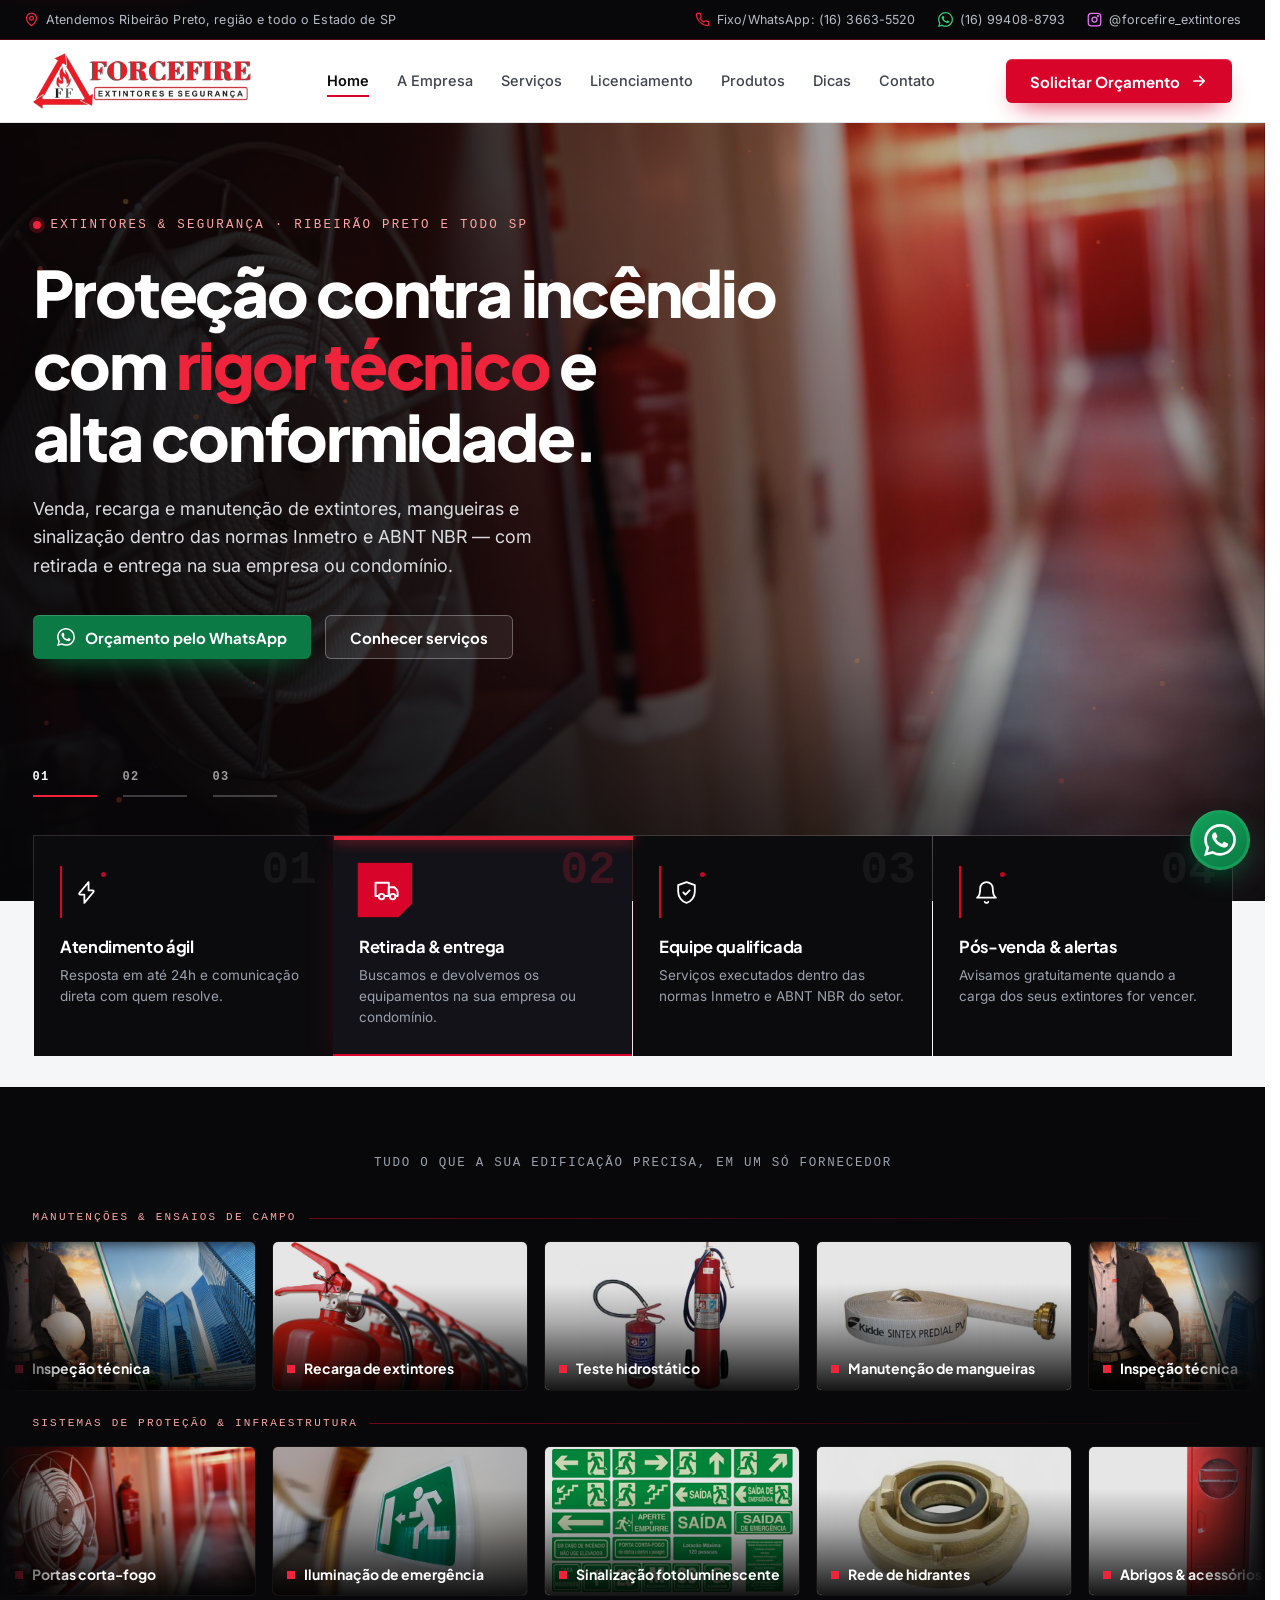
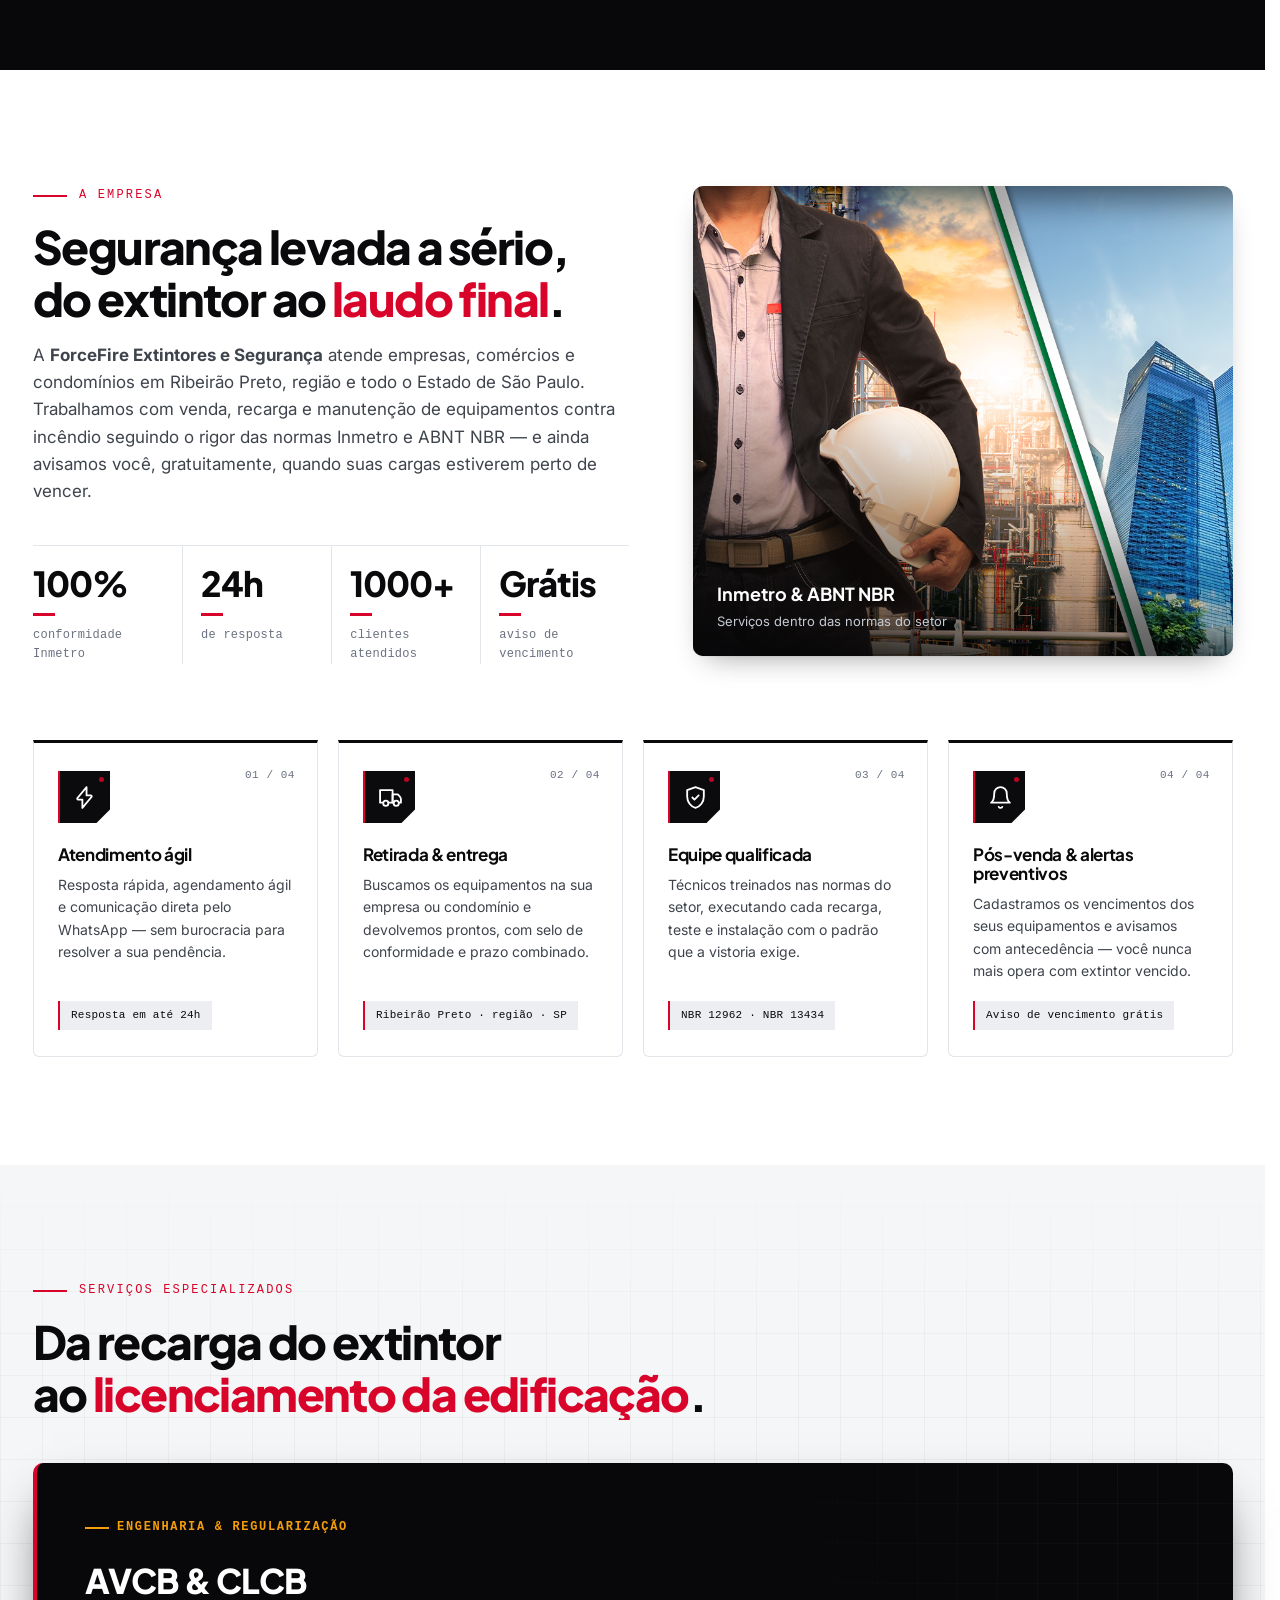
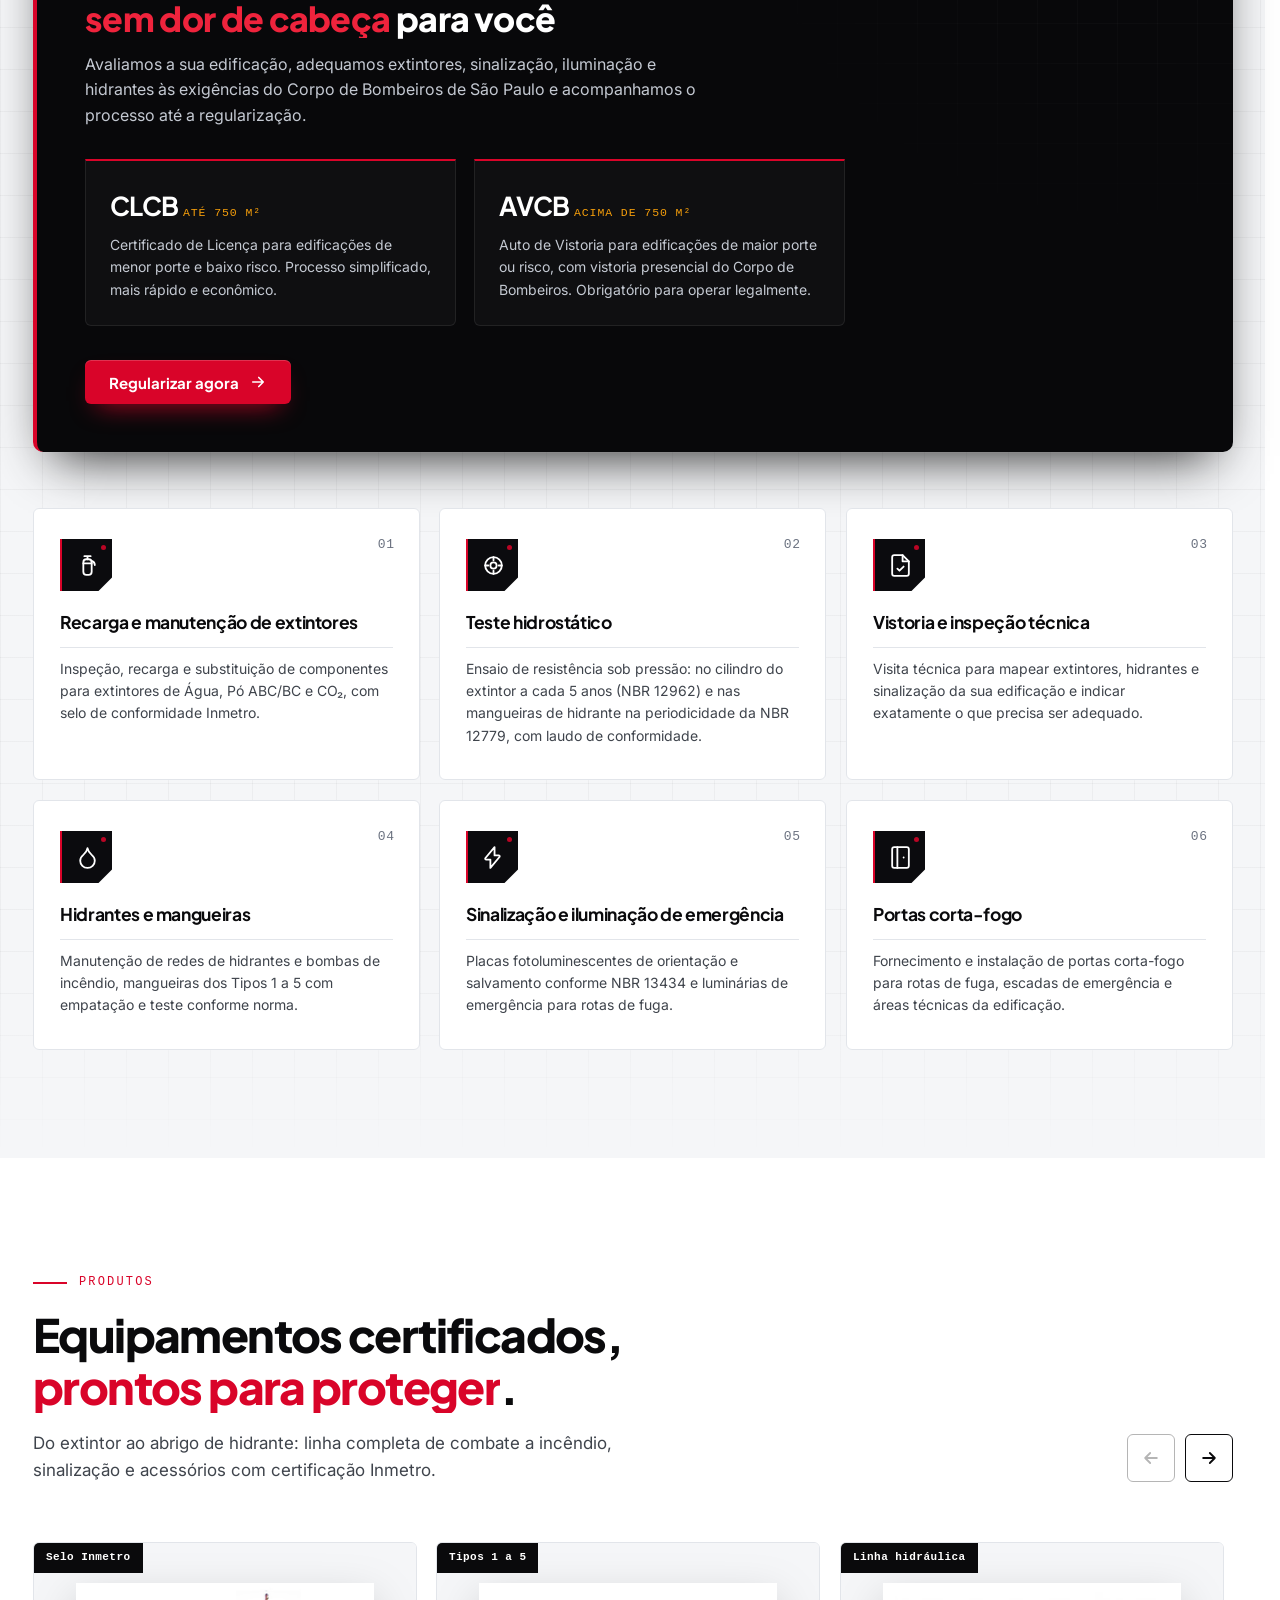
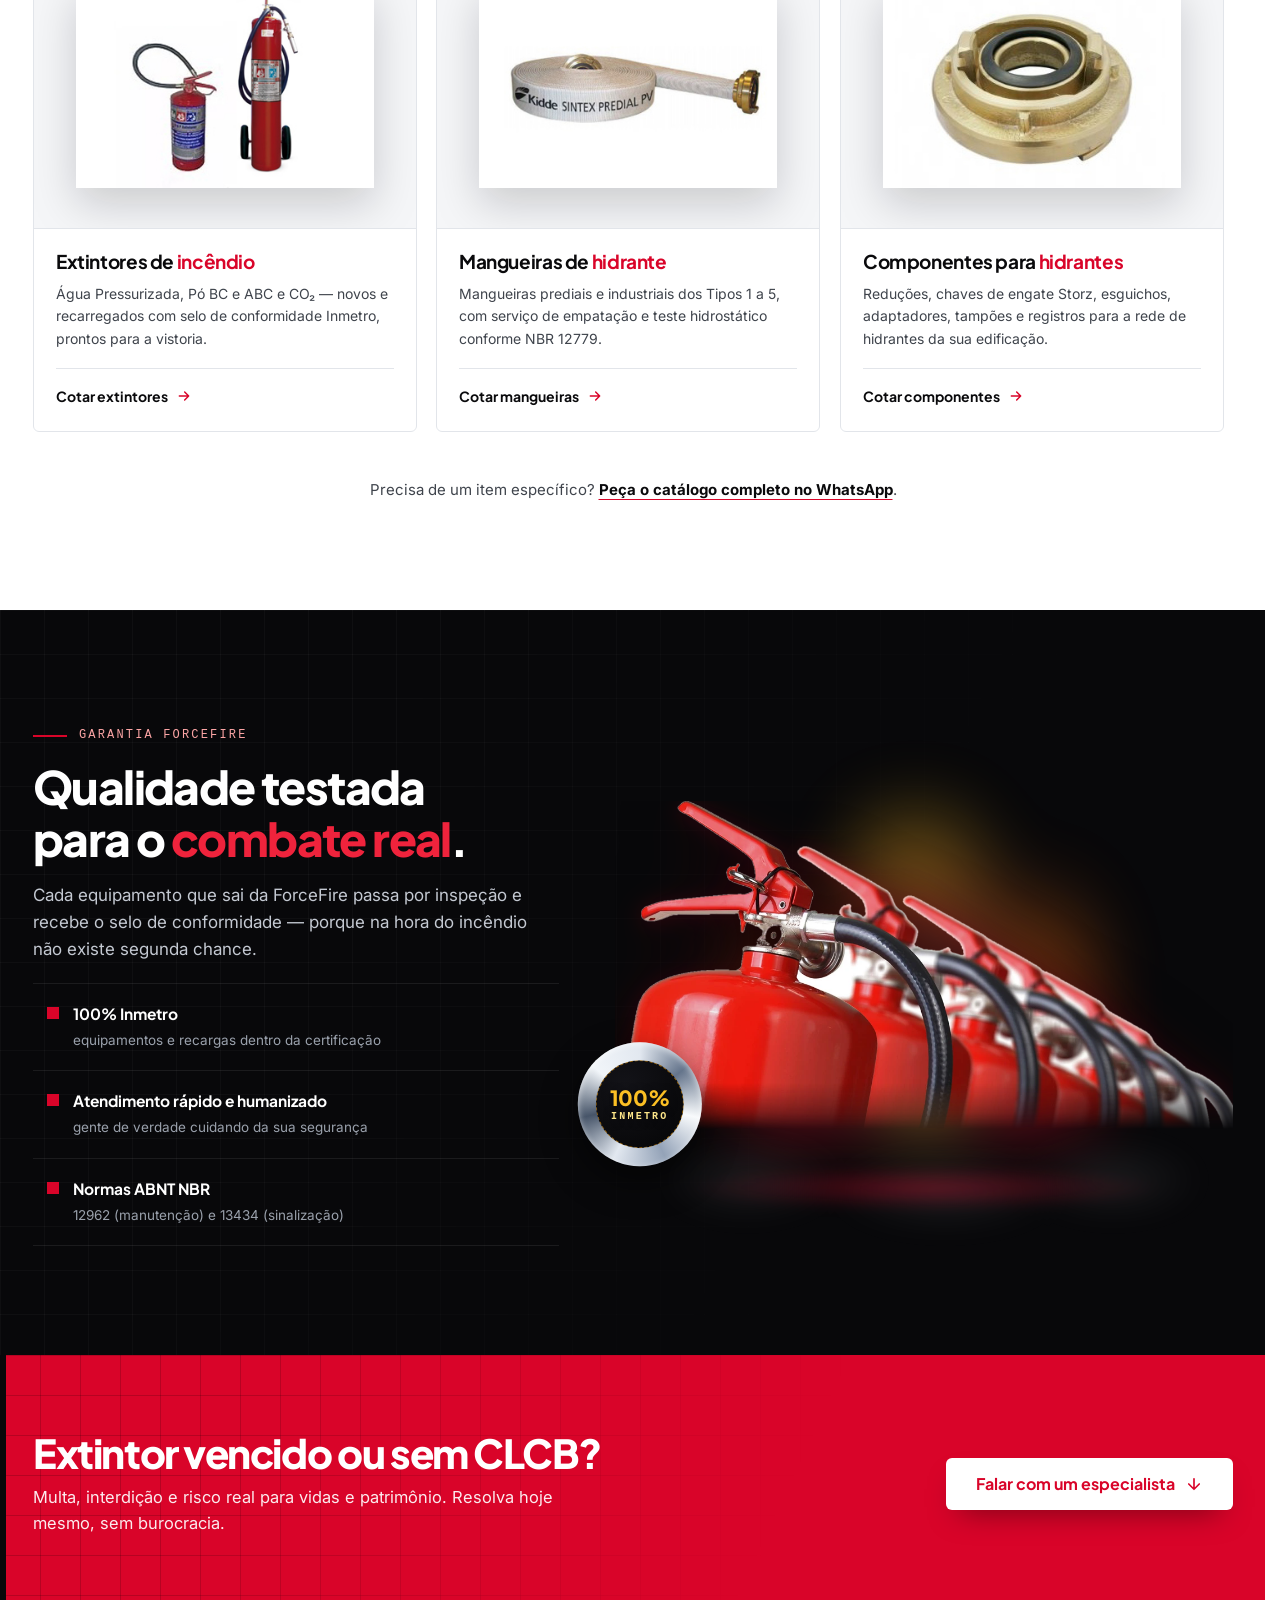
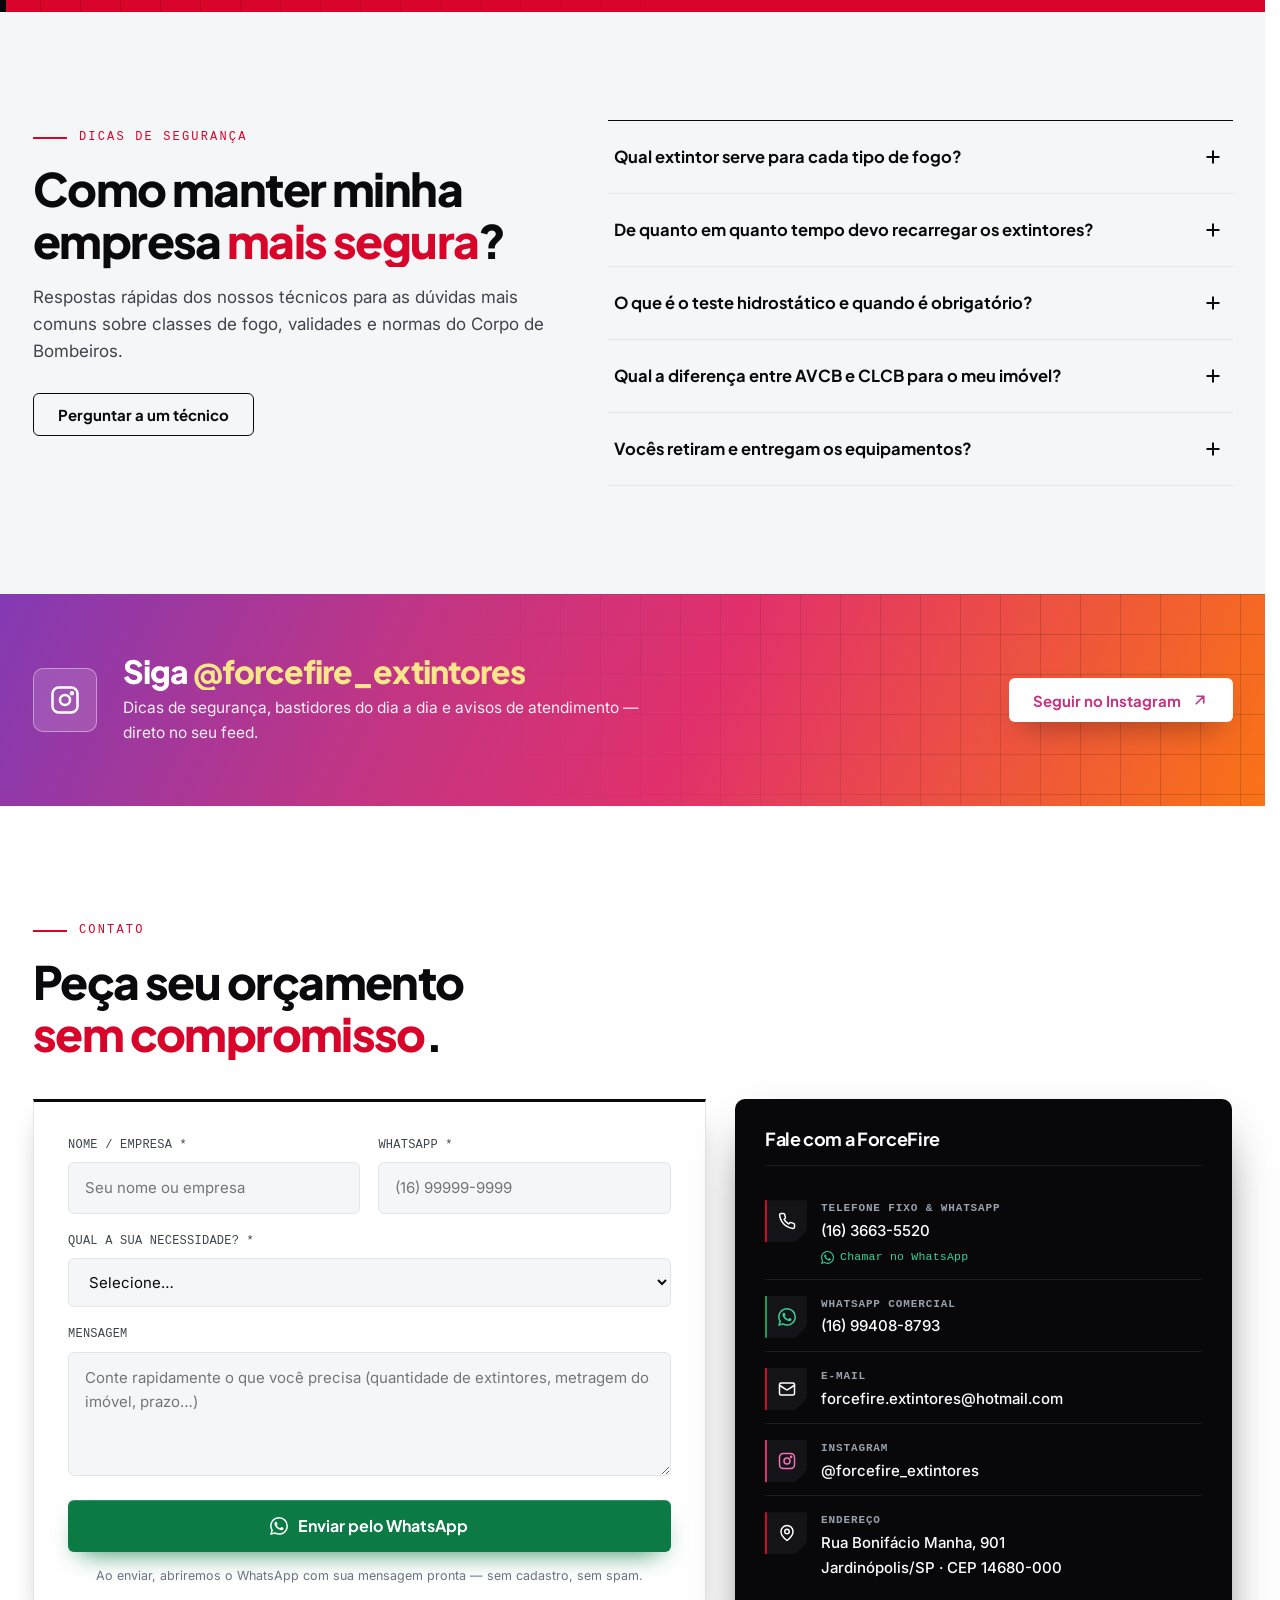
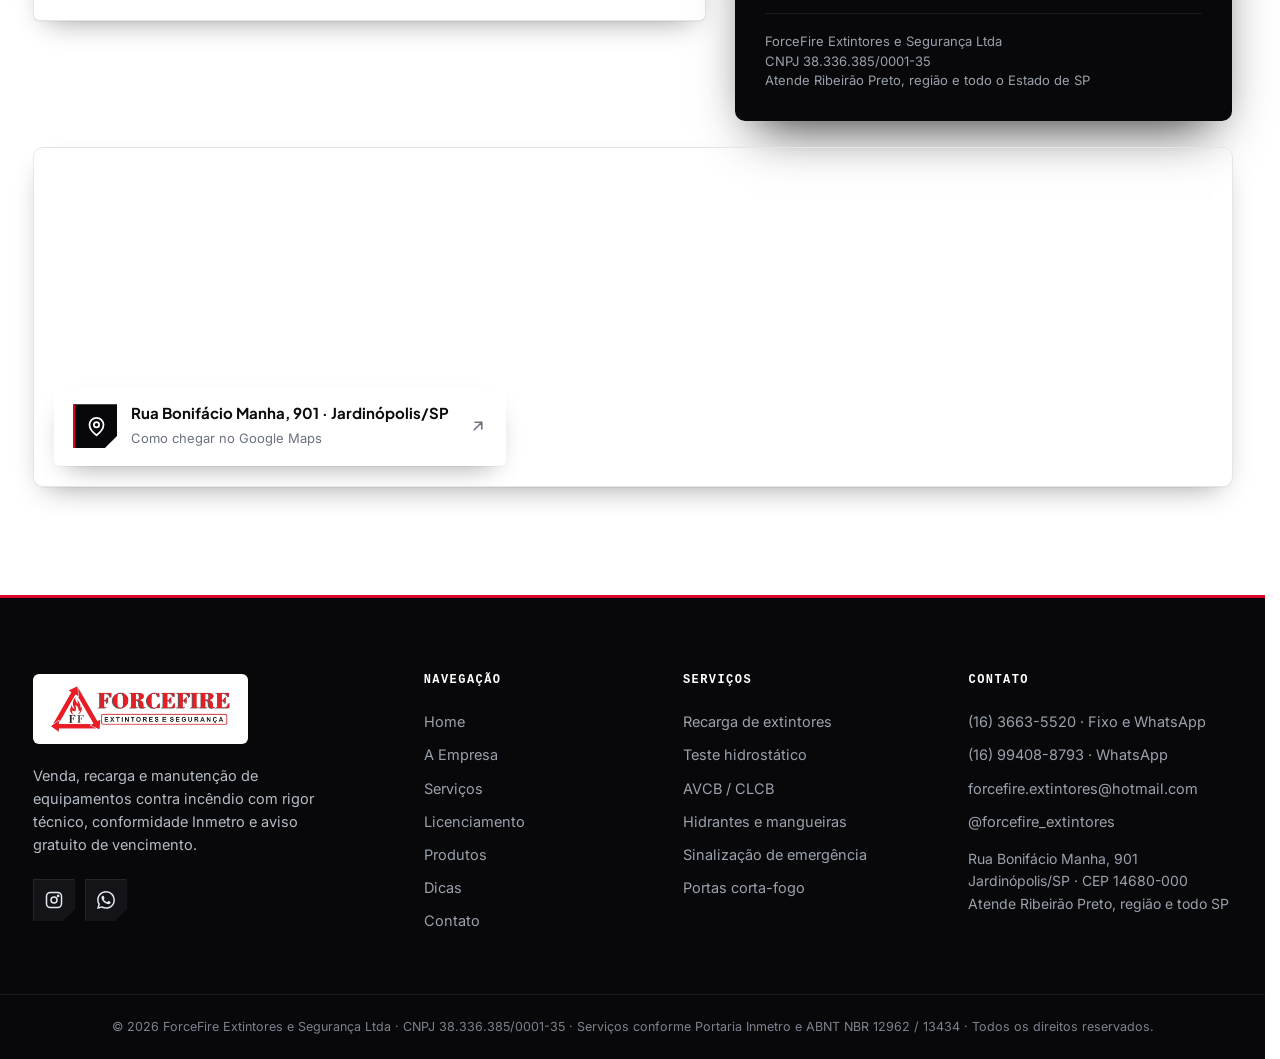
==== commit ca173b0b: "feat: tag do Google Ads (AW-18308656601) e URLs canonicas no dominio proprio Adiciona o gtag.js do G" ====
--- a/index.html
+++ b/index.html
@@ -10,10 +10,20 @@
     if ('scrollRestoration' in history) history.scrollRestoration = 'manual';
     if (!location.hash) window.scrollTo(0, 0);
   </script>
+  <!-- Google tag (gtag.js) — Google Ads AW-18308656601 -->
+  <script async src="https://www.googletagmanager.com/gtag/js?id=AW-18308656601"></script>
+  <script>
+    window.dataLayer = window.dataLayer || [];
+    function gtag(){dataLayer.push(arguments);}
+    gtag('js', new Date());
+
+    gtag('config', 'AW-18308656601');
+  </script>
+
   <title>ForceFire Extintores | Venda e Recarga de Extintores, AVCB e CLCB em Ribeirão Preto – SP</title>
   <meta name="description" content="Extintores, recarga, teste hidrostático, mangueiras, sinalização e AVCB/CLCB em Ribeirão Preto e todo SP. Aviso gratuito de vencimento das cargas.">
   <meta name="theme-color" content="#0f172a">
-  <link rel="canonical" href="https://viniciusextremxd.github.io/forcefire-extintores/">
+  <link rel="canonical" href="https://forcefire.com.br/">
 
   <!-- OpenGraph -->
   <meta property="og:type" content="website">
@@ -21,8 +31,8 @@
   <meta property="og:site_name" content="ForceFire Extintores">
   <meta property="og:title" content="ForceFire Extintores | Extintores e Segurança em Ribeirão Preto e todo SP">
   <meta property="og:description" content="Venda, recarga e manutenção de extintores com rigor técnico e conformidade Inmetro / ABNT NBR. Retirada e entrega, aviso gratuito de vencimento e regularização AVCB/CLCB.">
-  <meta property="og:url" content="https://viniciusextremxd.github.io/forcefire-extintores/">
-  <meta property="og:image" content="https://viniciusextremxd.github.io/forcefire-extintores/img/banner002.jpg">
+  <meta property="og:url" content="https://forcefire.com.br/">
+  <meta property="og:image" content="https://forcefire.com.br/img/banner002.jpg">
 
   <link rel="icon" type="image/png" href="img/favicon.png?v=1">
 
@@ -40,11 +50,12 @@
     "@type": "LocalBusiness",
     "name": "ForceFire Extintores e Segurança",
     "legalName": "ForceFire Extintores e Segurança Ltda",
+    "url": "https://forcefire.com.br/",
     "taxID": "38.336.385/0001-35",
     "description": "Empresa de equipamentos contra incêndio: venda, recarga e manutenção de extintores, mangueiras, sinalização e regularização AVCB/CLCB.",
     "telephone": "+55-16-3663-5520",
     "email": "forcefire.extintores@hotmail.com",
-    "image": "https://viniciusextremxd.github.io/forcefire-extintores/img/logo-forcefire-lockup.png",
+    "image": "https://forcefire.com.br/img/logo-forcefire-lockup.png",
     "areaServed": "Ribeirão Preto, região e Estado de São Paulo",
     "address": {
       "@type": "PostalAddress",
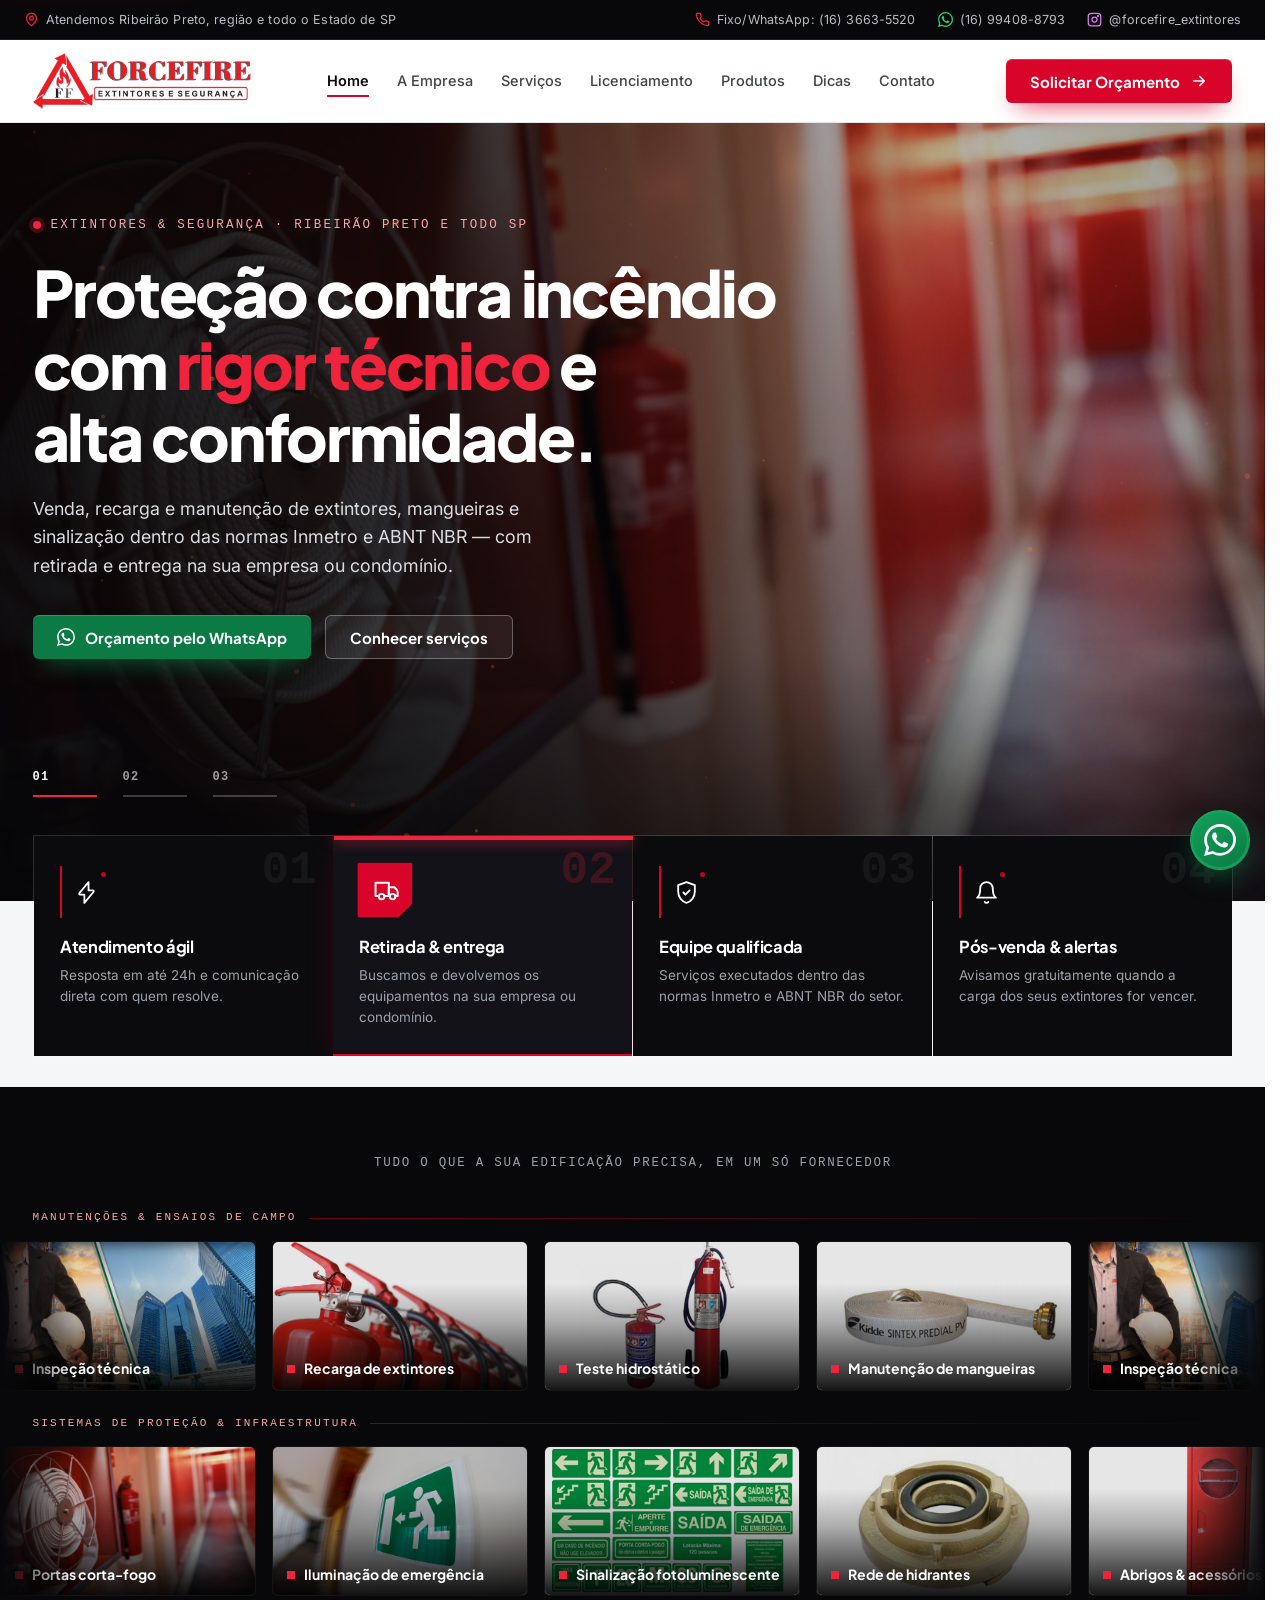
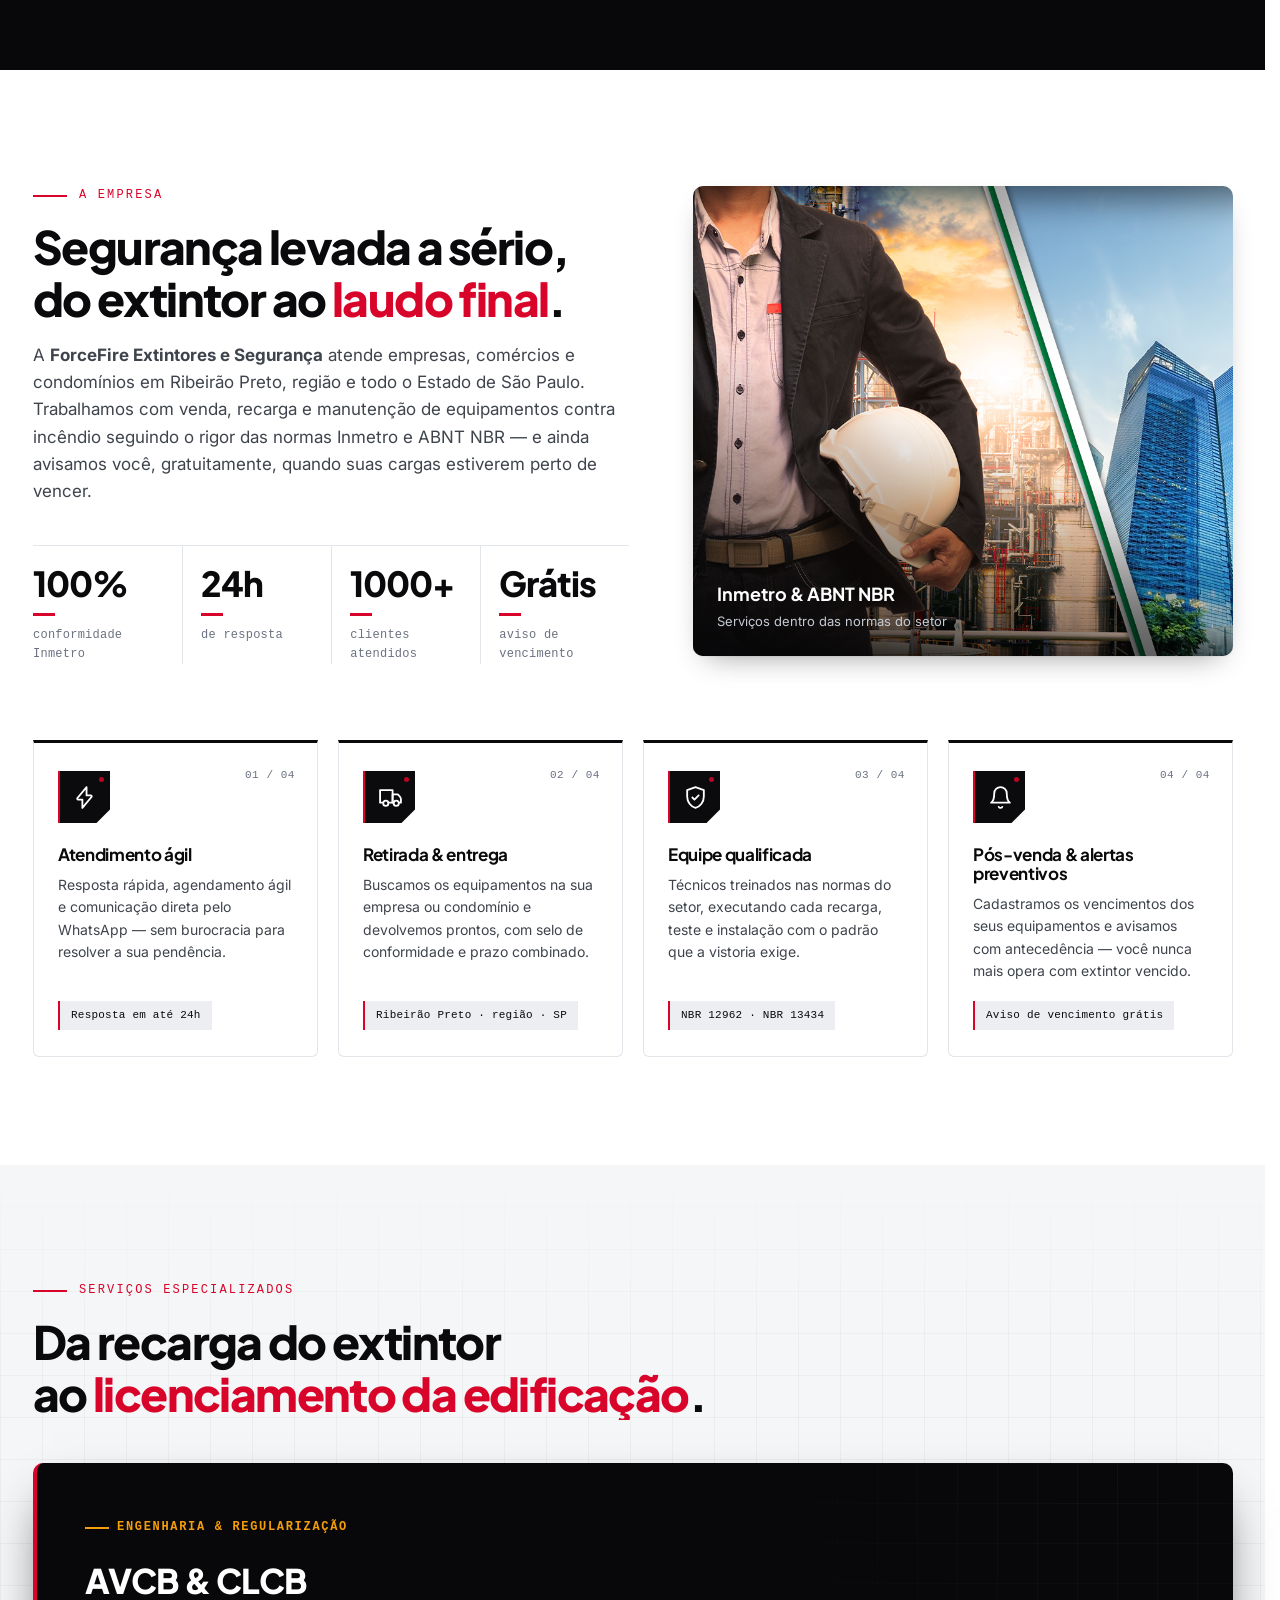
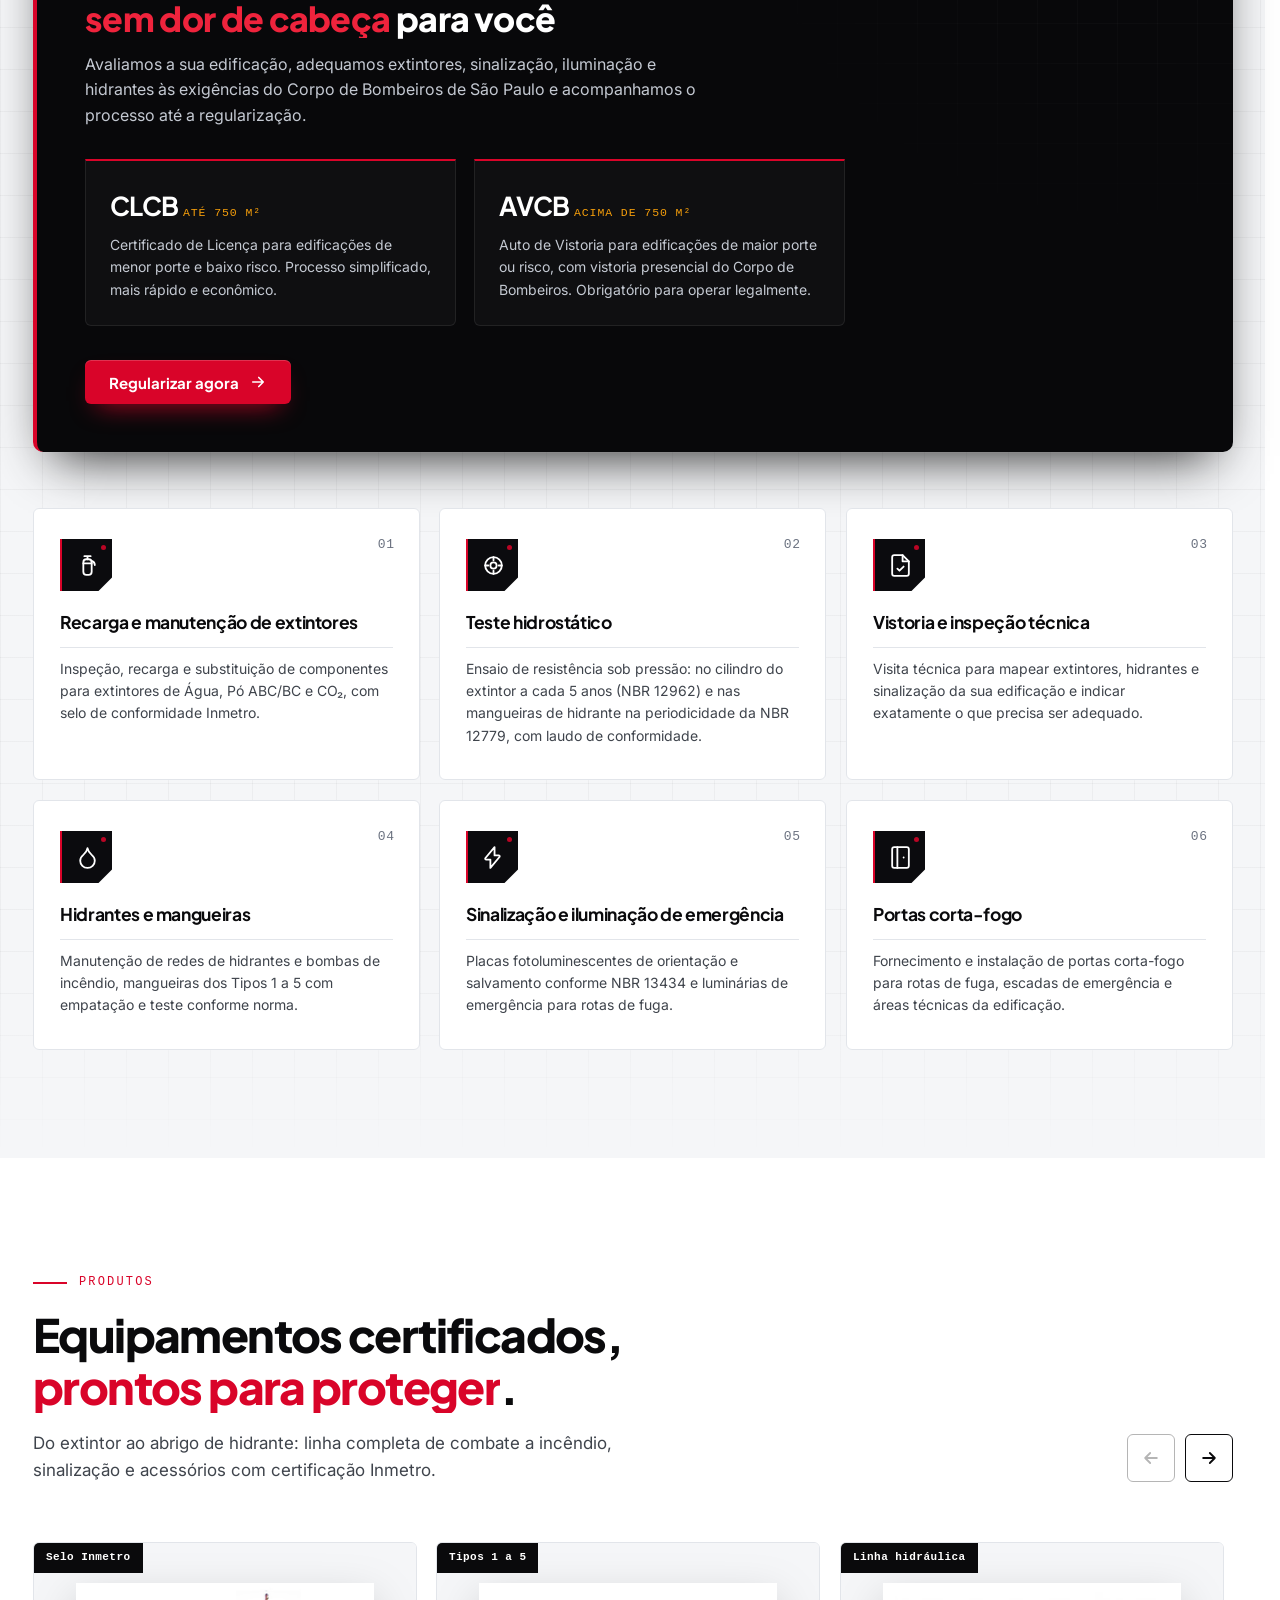
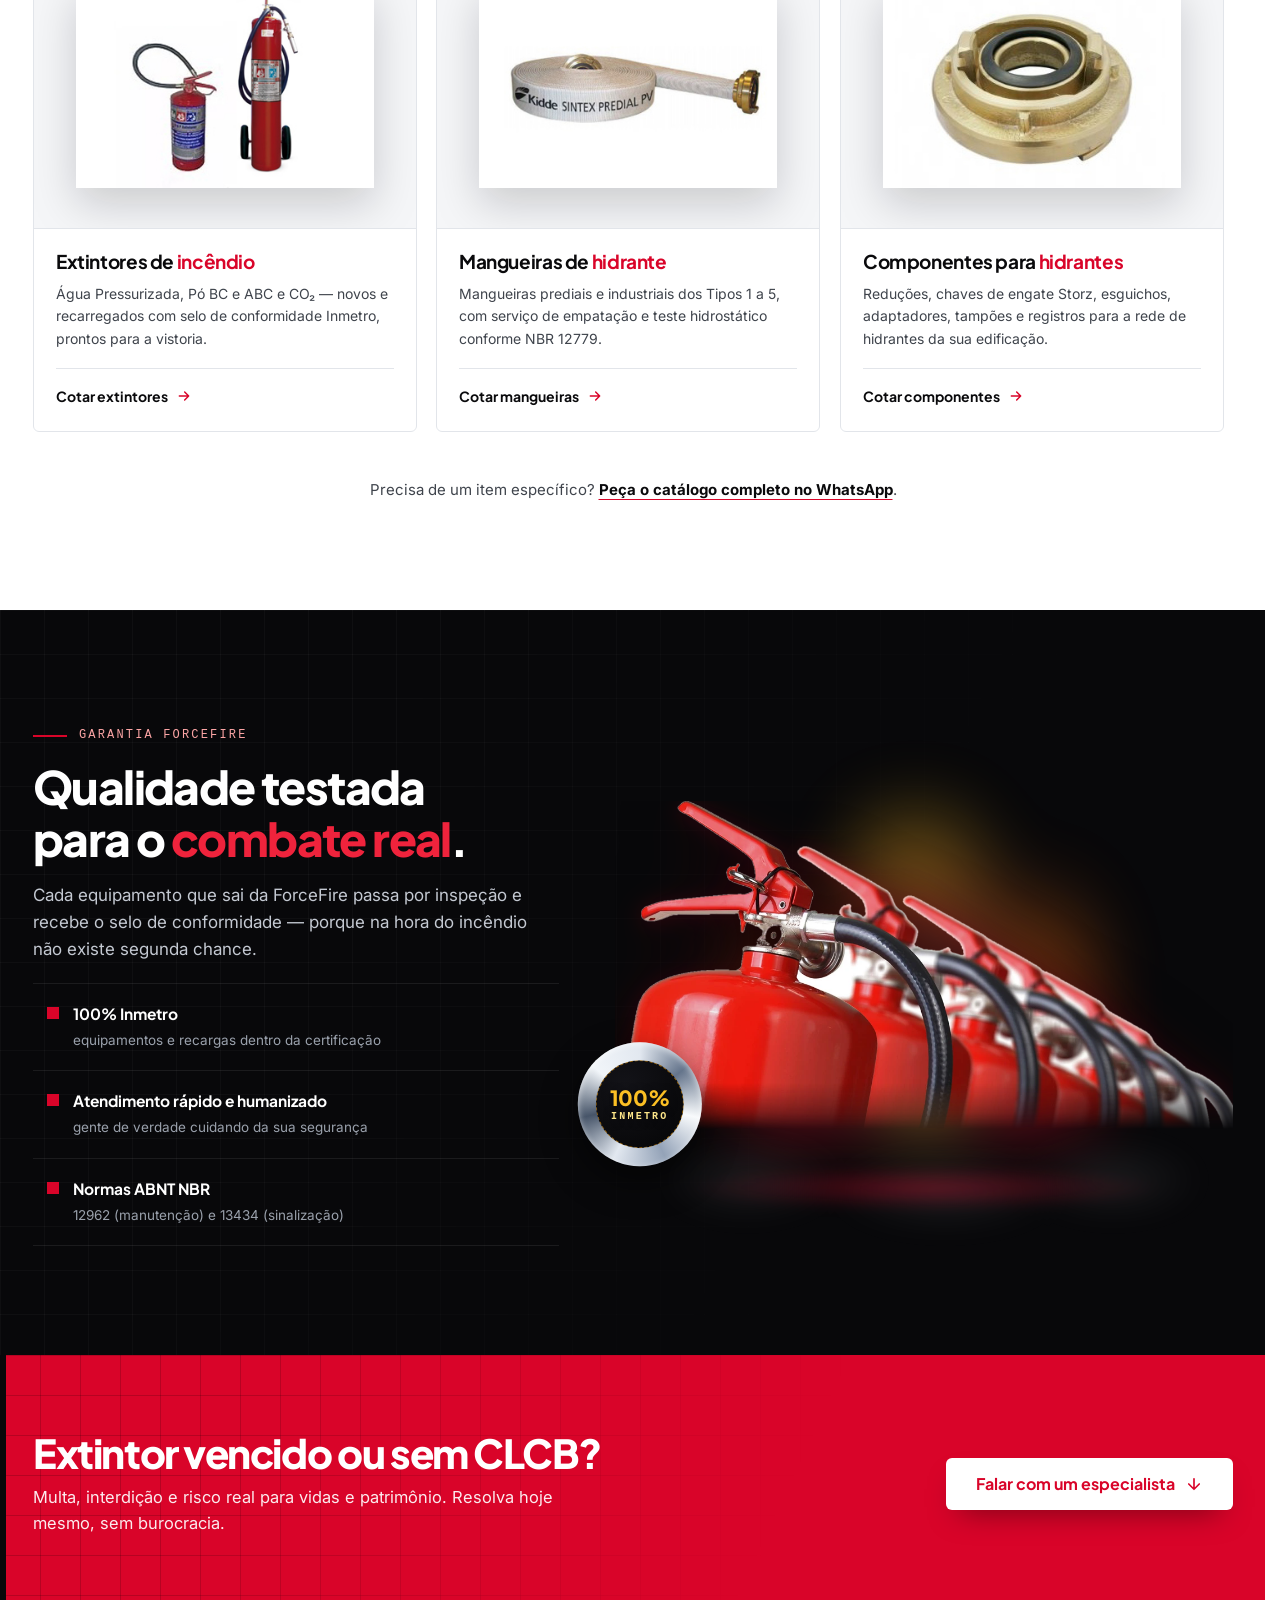
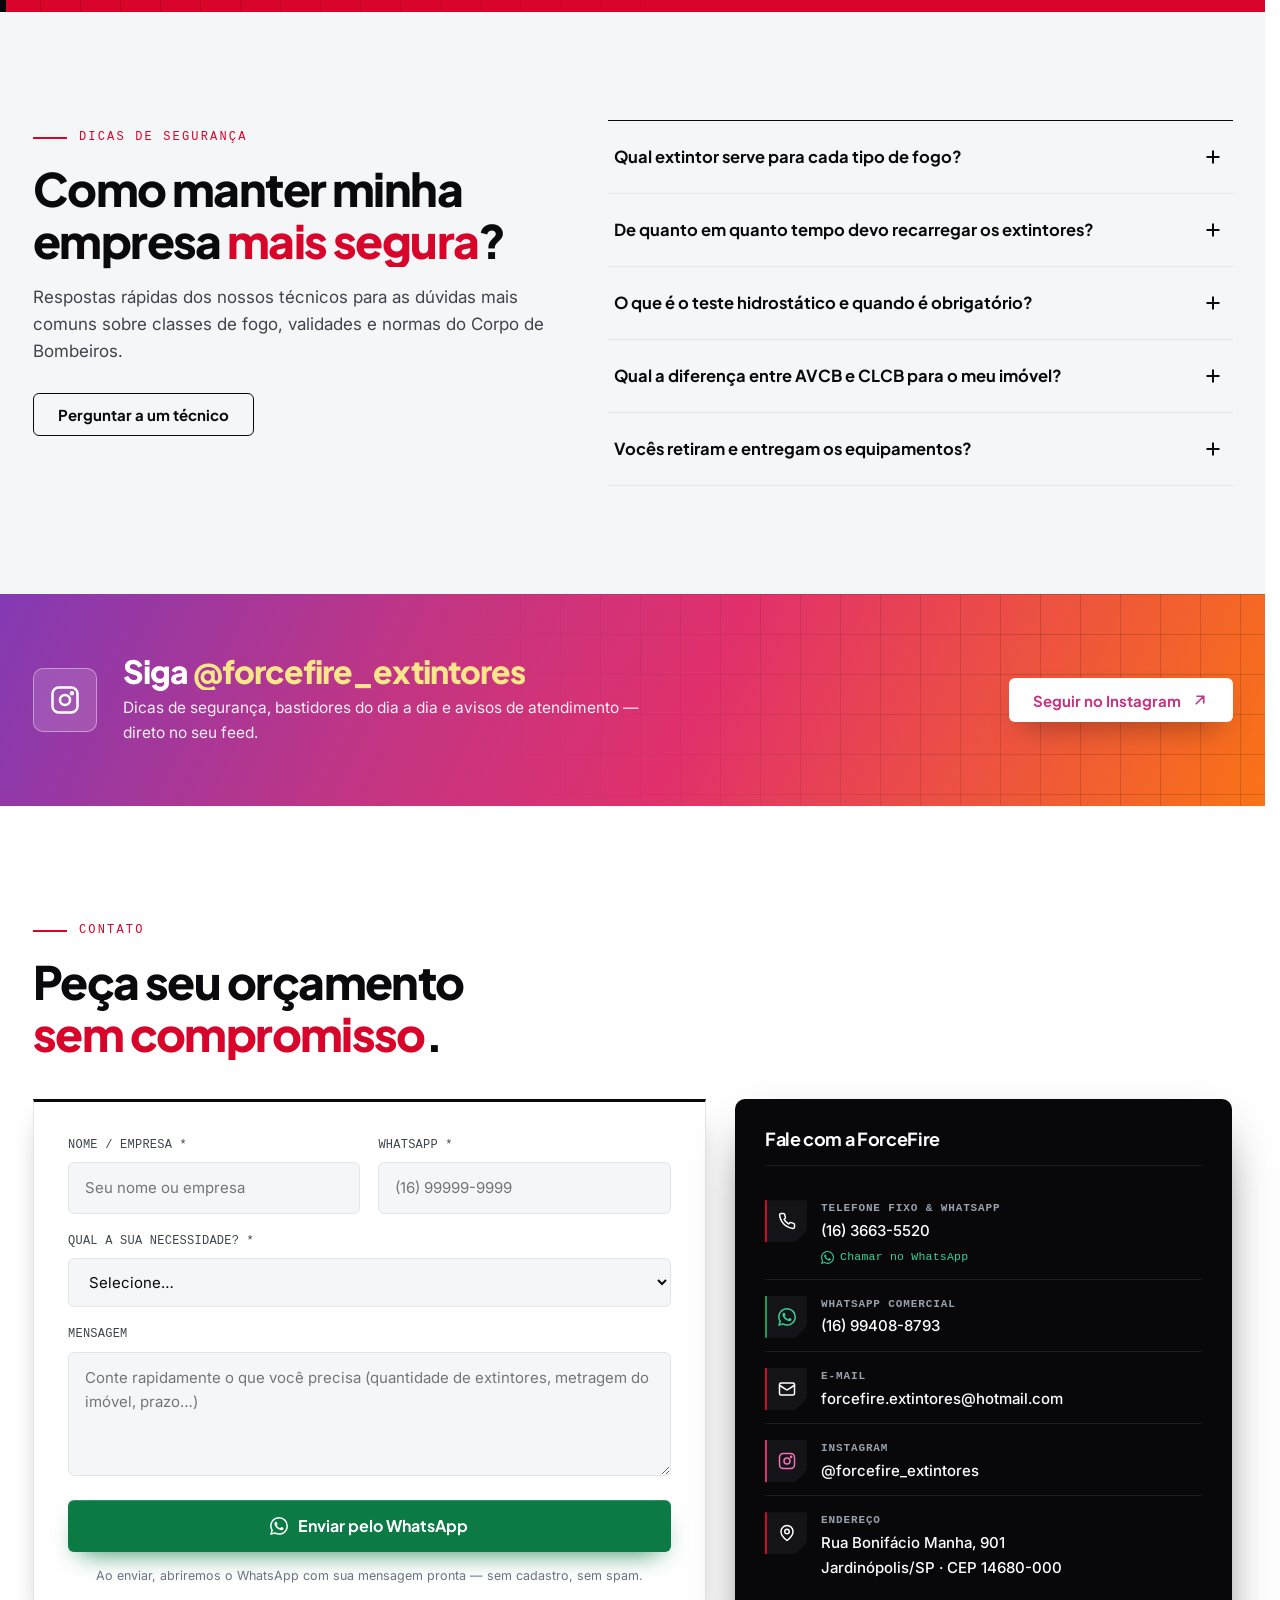
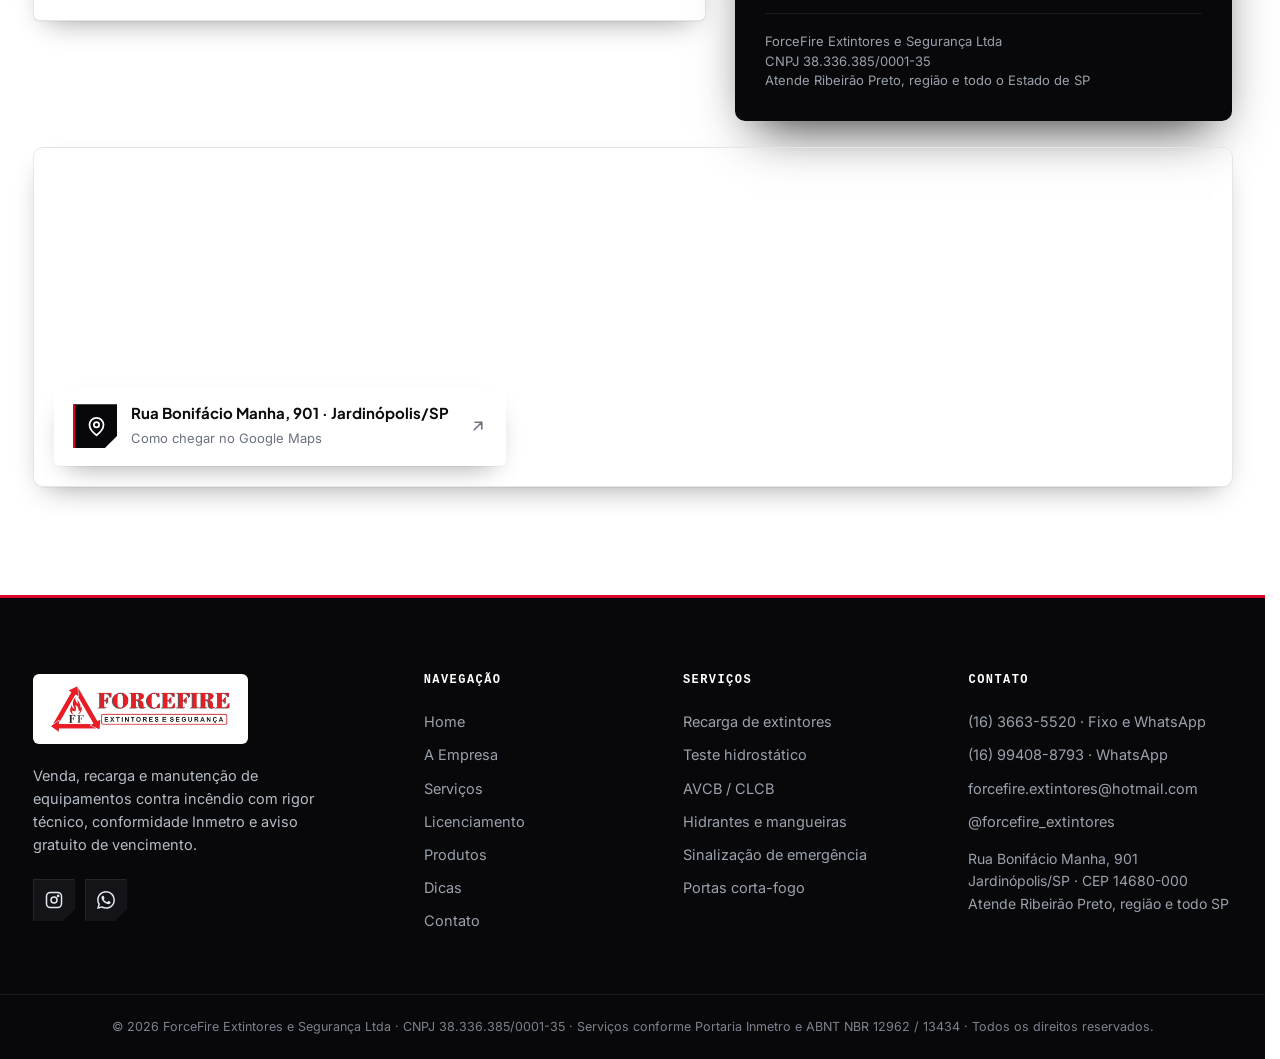
==== commit 344fafa1: "feat: migra o rastreamento do gtag.js para o Google Tag Manager O site carregava o gtag.js do Google" ====
--- a/index.html
+++ b/index.html
@@ -10,15 +10,16 @@
     if ('scrollRestoration' in history) history.scrollRestoration = 'manual';
     if (!location.hash) window.scrollTo(0, 0);
   </script>
-  <!-- Google tag (gtag.js) — Google Ads AW-18308656601 -->
-  <script async src="https://www.googletagmanager.com/gtag/js?id=AW-18308656601"></script>
-  <script>
-    window.dataLayer = window.dataLayer || [];
-    function gtag(){dataLayer.push(arguments);}
-    gtag('js', new Date());
-
-    gtag('config', 'AW-18308656601');
-  </script>
+  <!-- Google Tag Manager (GTM-MTVMWNR3) — única fonte de tags do site.
+       O gtag.js do Ads (AW-18308656601) foi removido daqui de propósito: ele agora
+       entra pela tag "Tag do Google" do container, em Initialization – All Pages.
+       Manter os dois seria contagem dupla de conversão. -->
+  <script>(function(w,d,s,l,i){w[l]=w[l]||[];w[l].push({'gtm.start':
+  new Date().getTime(),event:'gtm.js'});var f=d.getElementsByTagName(s)[0],
+  j=d.createElement(s),dl=l!='dataLayer'?'&l='+l:'';j.async=true;j.src=
+  'https://www.googletagmanager.com/gtm.js?id='+i+dl;f.parentNode.insertBefore(j,f);
+  })(window,document,'script','dataLayer','GTM-MTVMWNR3');</script>
+  <!-- End Google Tag Manager -->
 
   <title>ForceFire Extintores | Venda e Recarga de Extintores, AVCB e CLCB em Ribeirão Preto – SP</title>
   <meta name="description" content="Extintores, recarga, teste hidrostático, mangueiras, sinalização e AVCB/CLCB em Ribeirão Preto e todo SP. Aviso gratuito de vencimento das cargas.">
@@ -87,6 +88,10 @@
   </script>
 </head>
 <body>
+  <!-- Google Tag Manager (noscript) -->
+  <noscript><iframe src="https://www.googletagmanager.com/ns.html?id=GTM-MTVMWNR3"
+  height="0" width="0" style="display:none;visibility:hidden"></iframe></noscript>
+  <!-- End Google Tag Manager (noscript) -->
 
   <a class="skip-link" href="#home">Pular para o conteúdo</a>
 
@@ -835,6 +840,6 @@
     <svg viewBox="0 0 24 24" fill="currentColor"><path d="M17.472 14.382c-.297-.149-1.758-.867-2.03-.967-.273-.099-.471-.148-.67.15-.197.297-.767.966-.94 1.164-.173.199-.347.223-.644.075-.297-.15-1.255-.463-2.39-1.475-.883-.788-1.48-1.761-1.653-2.059-.173-.297-.018-.458.13-.606.134-.133.297-.347.446-.52.149-.174.198-.298.297-.497.1-.198.05-.371-.025-.52-.074-.149-.668-1.612-.916-2.207-.242-.579-.487-.5-.669-.51-.173-.008-.371-.01-.57-.01-.198 0-.52.074-.792.372-.273.297-1.04 1.016-1.04 2.479 0 1.462 1.064 2.875 1.213 3.074.148.198 2.095 3.2 5.076 4.487.71.306 1.263.489 1.694.625.712.227 1.36.195 1.872.118.57-.085 1.758-.719 2.006-1.413.248-.694.248-1.289.173-1.413-.074-.124-.272-.198-.57-.347m-5.421 7.403h-.004a9.87 9.87 0 0 1-5.031-1.378l-.361-.214-3.741.982.998-3.648-.235-.374a9.86 9.86 0 0 1-1.51-5.26c.001-5.45 4.436-9.884 9.888-9.884 2.64 0 5.122 1.03 6.988 2.898a9.825 9.825 0 0 1 2.893 6.994c-.003 5.45-4.437 9.884-9.885 9.884m8.413-18.297A11.815 11.815 0 0 0 12.05 0C5.495 0 .16 5.335.157 11.892c0 2.096.547 4.142 1.588 5.945L.057 24l6.305-1.654a11.882 11.882 0 0 0 5.683 1.448h.005c6.554 0 11.89-5.335 11.893-11.893a11.821 11.821 0 0 0-3.48-8.413Z"/></svg>
   </a>
 
-  <script src="js/main.js?v=9" defer></script>
+  <script src="js/main.js?v=10" defer></script>
 </body>
 </html>
